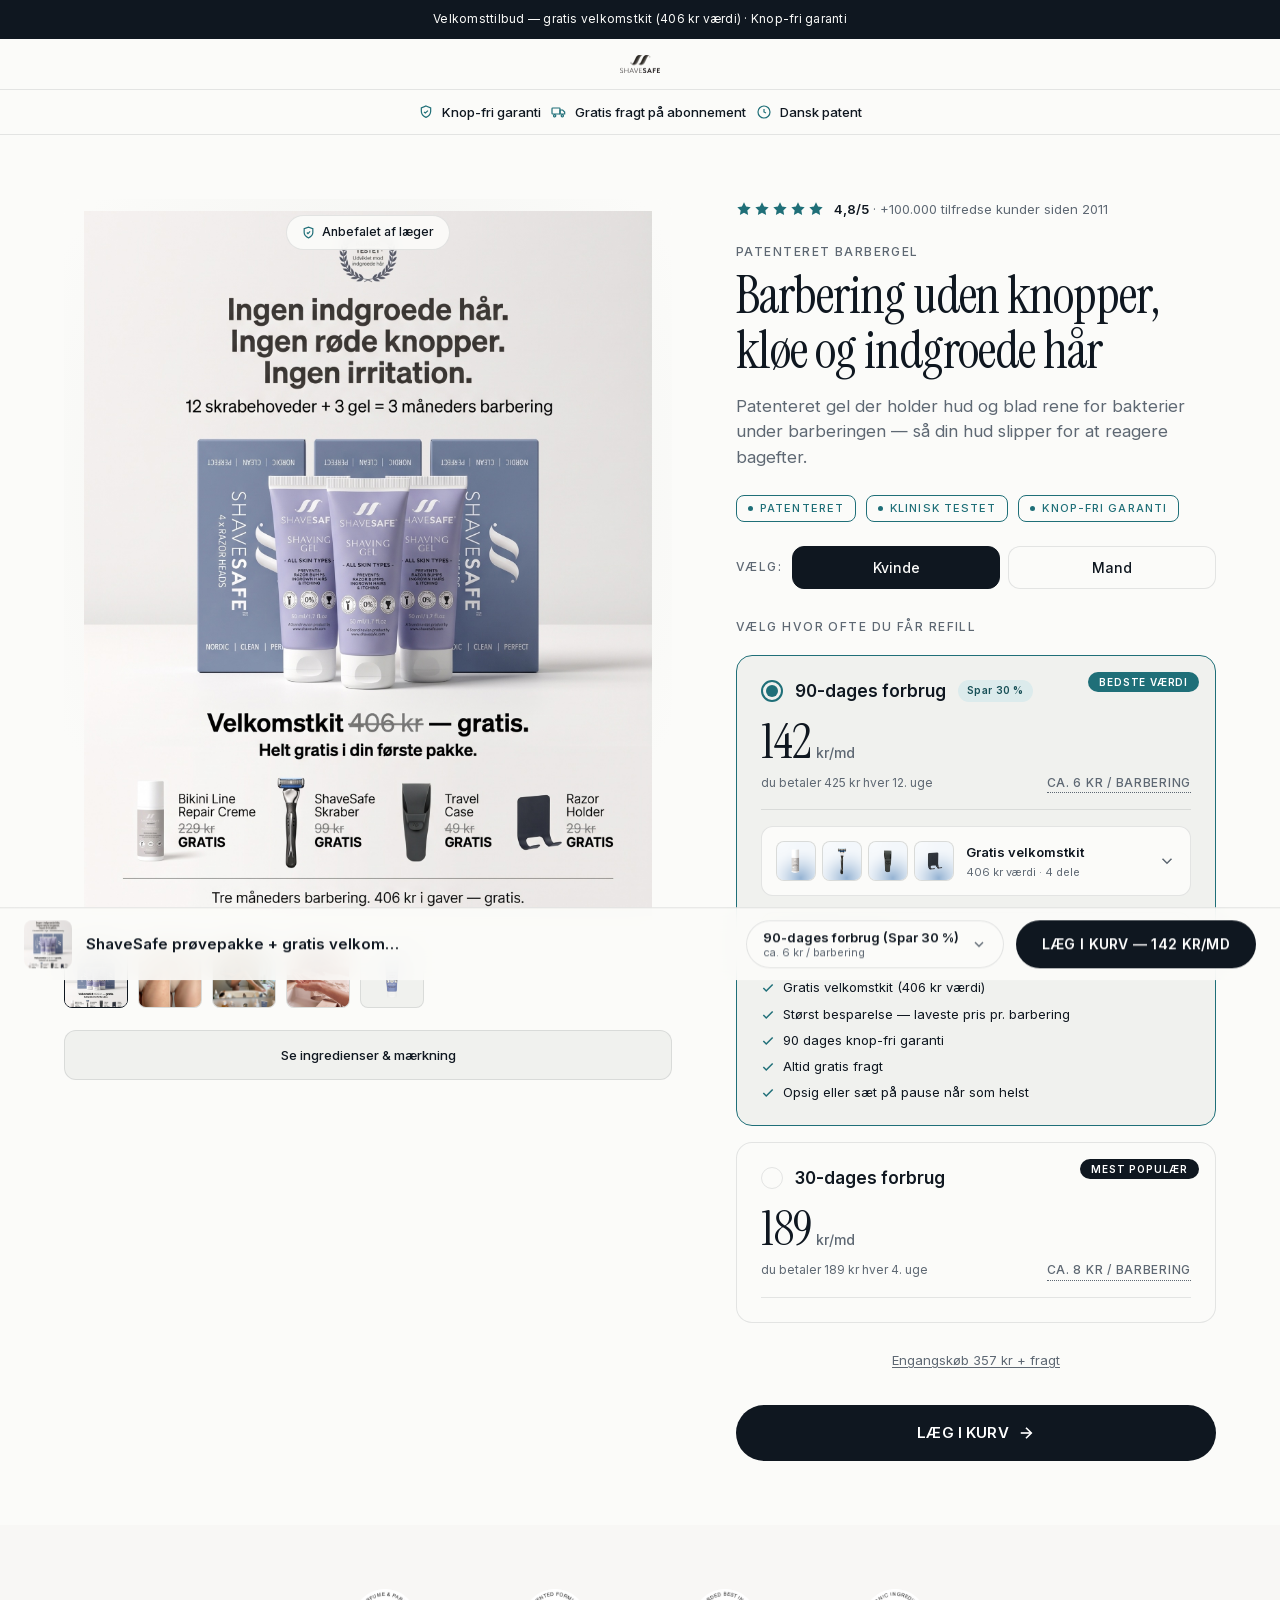
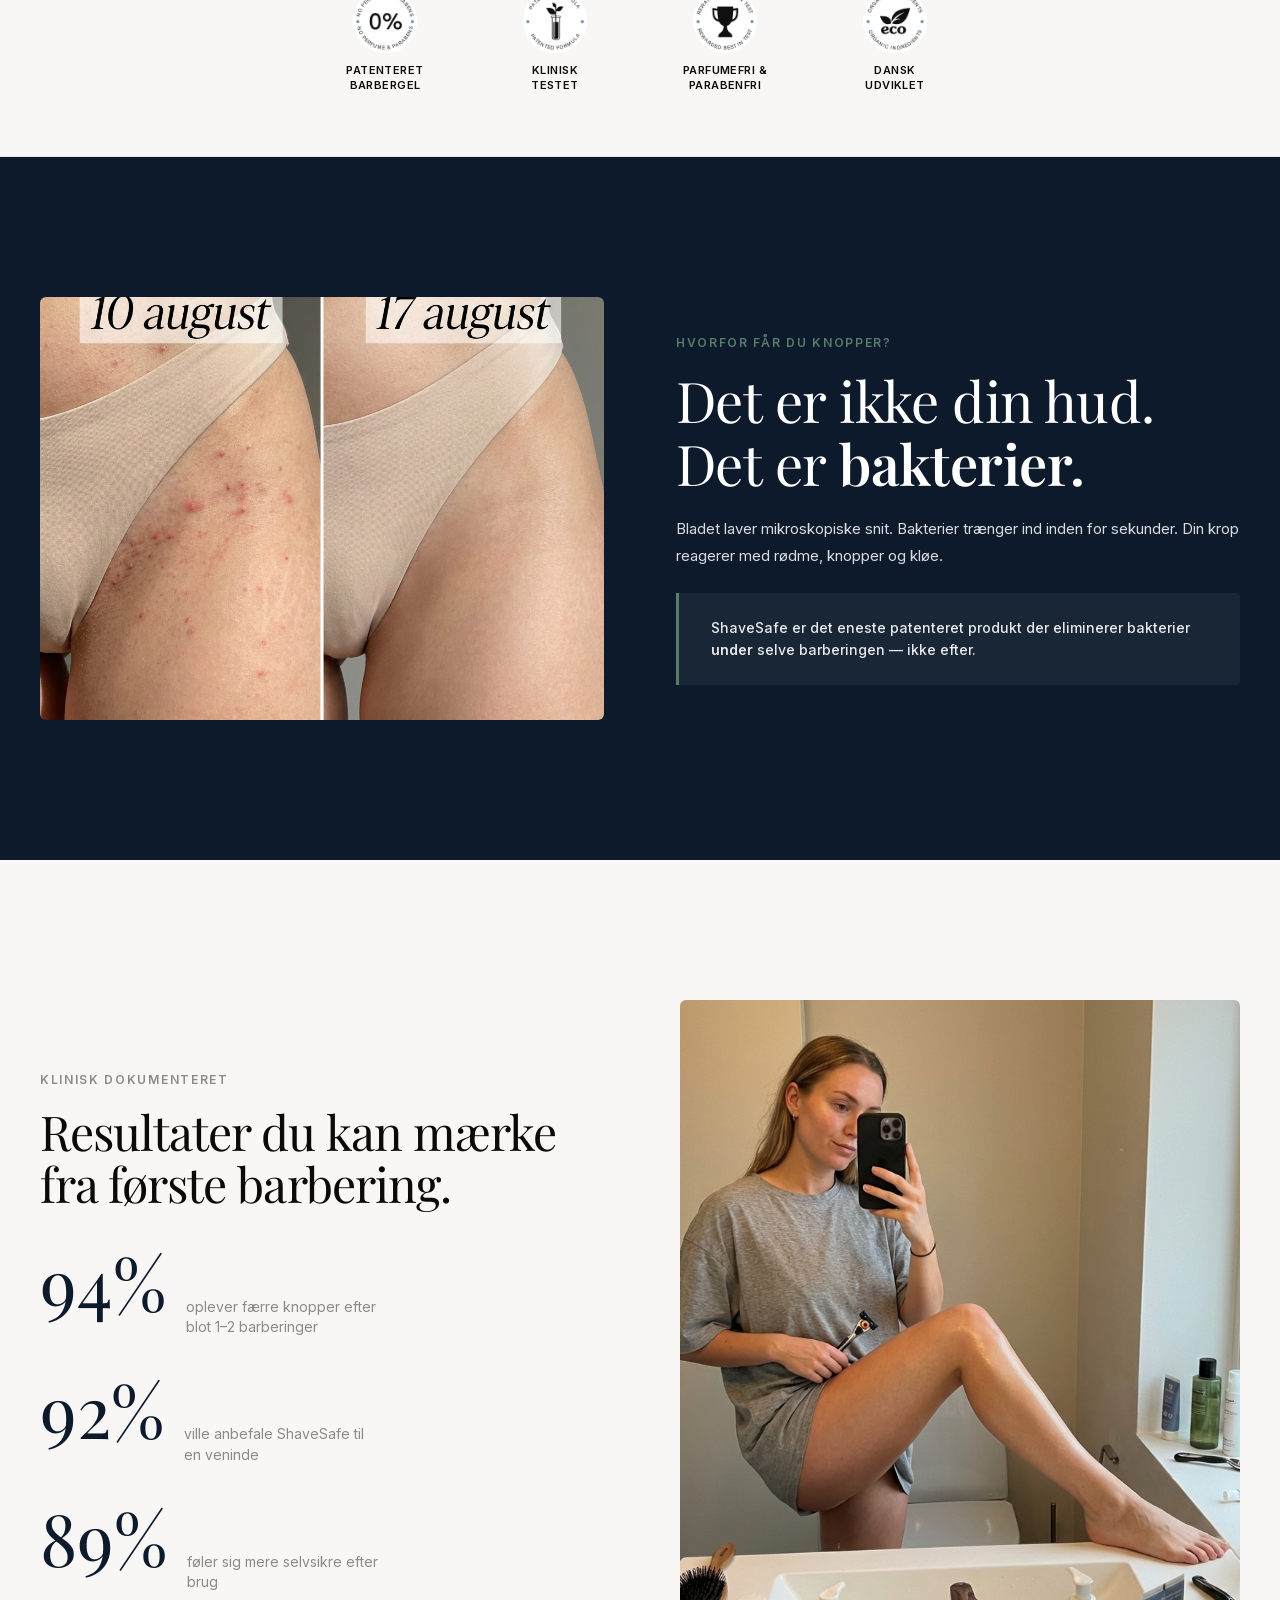
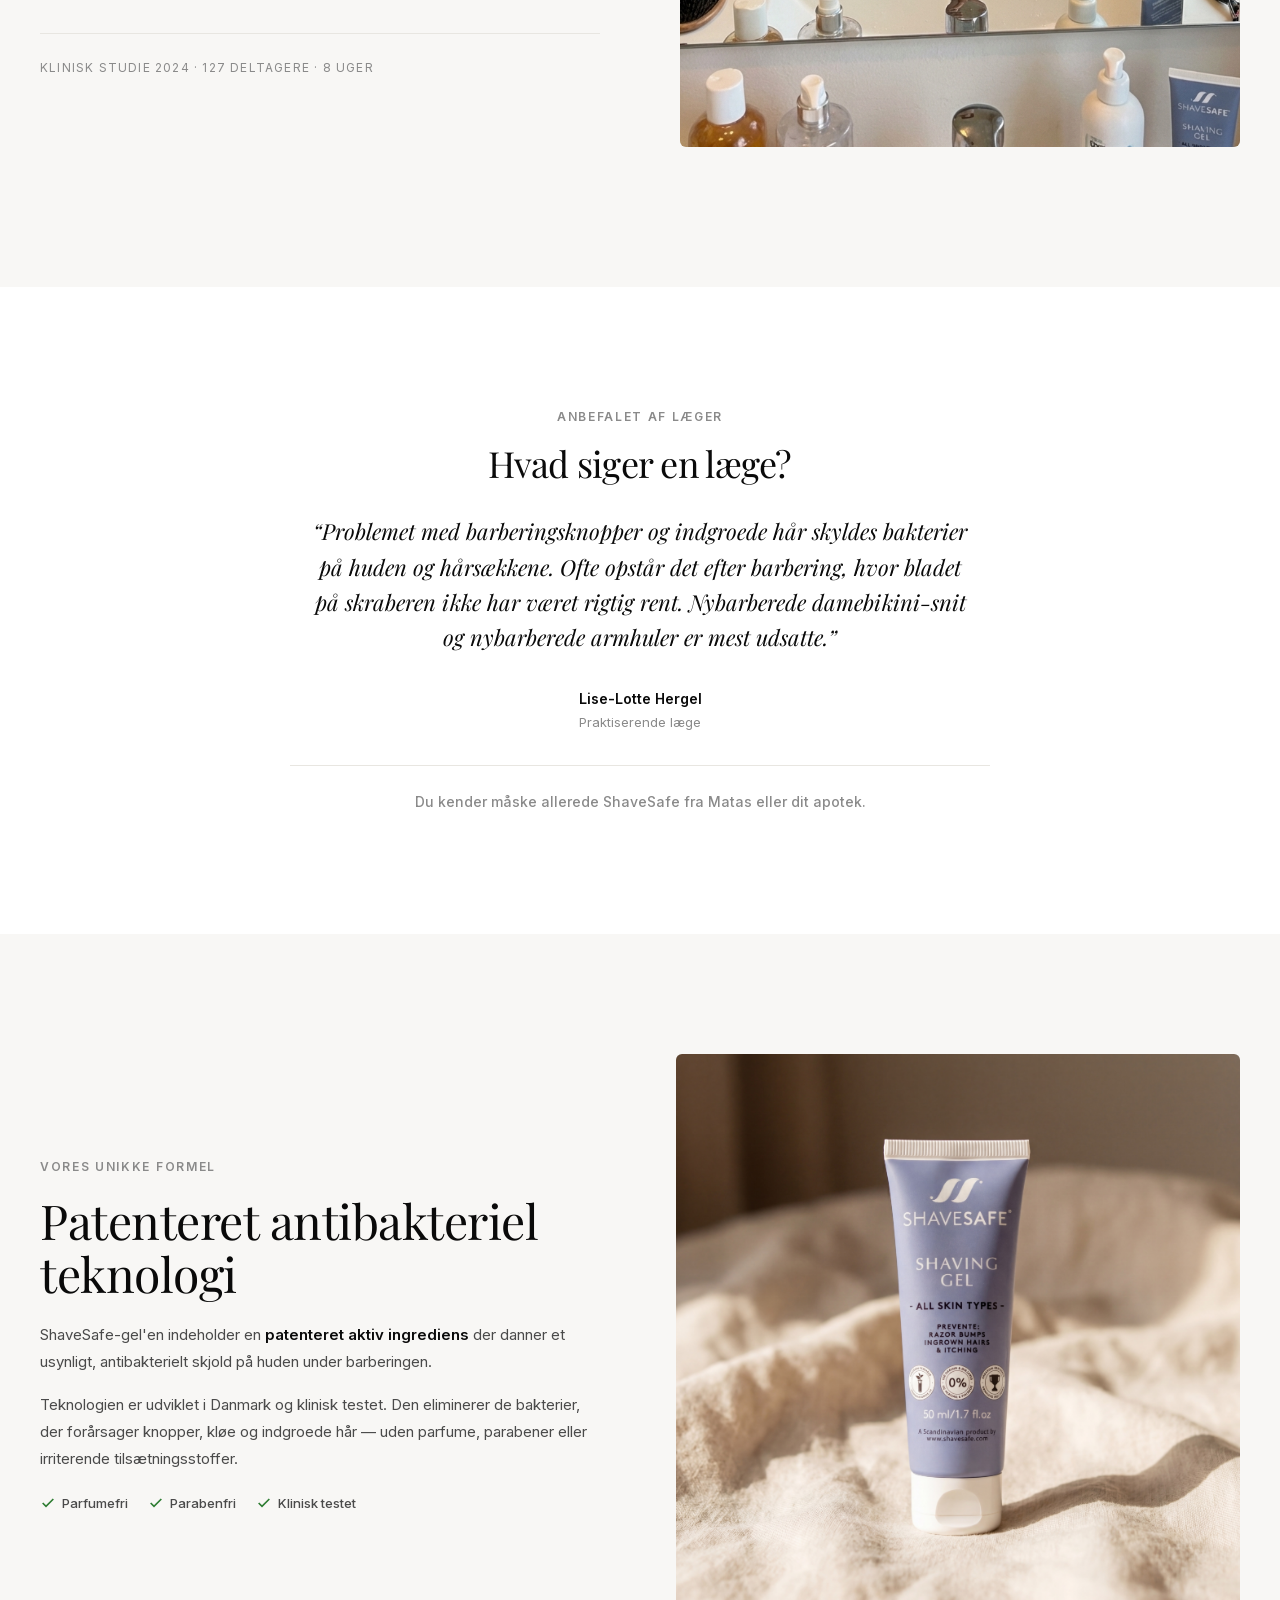
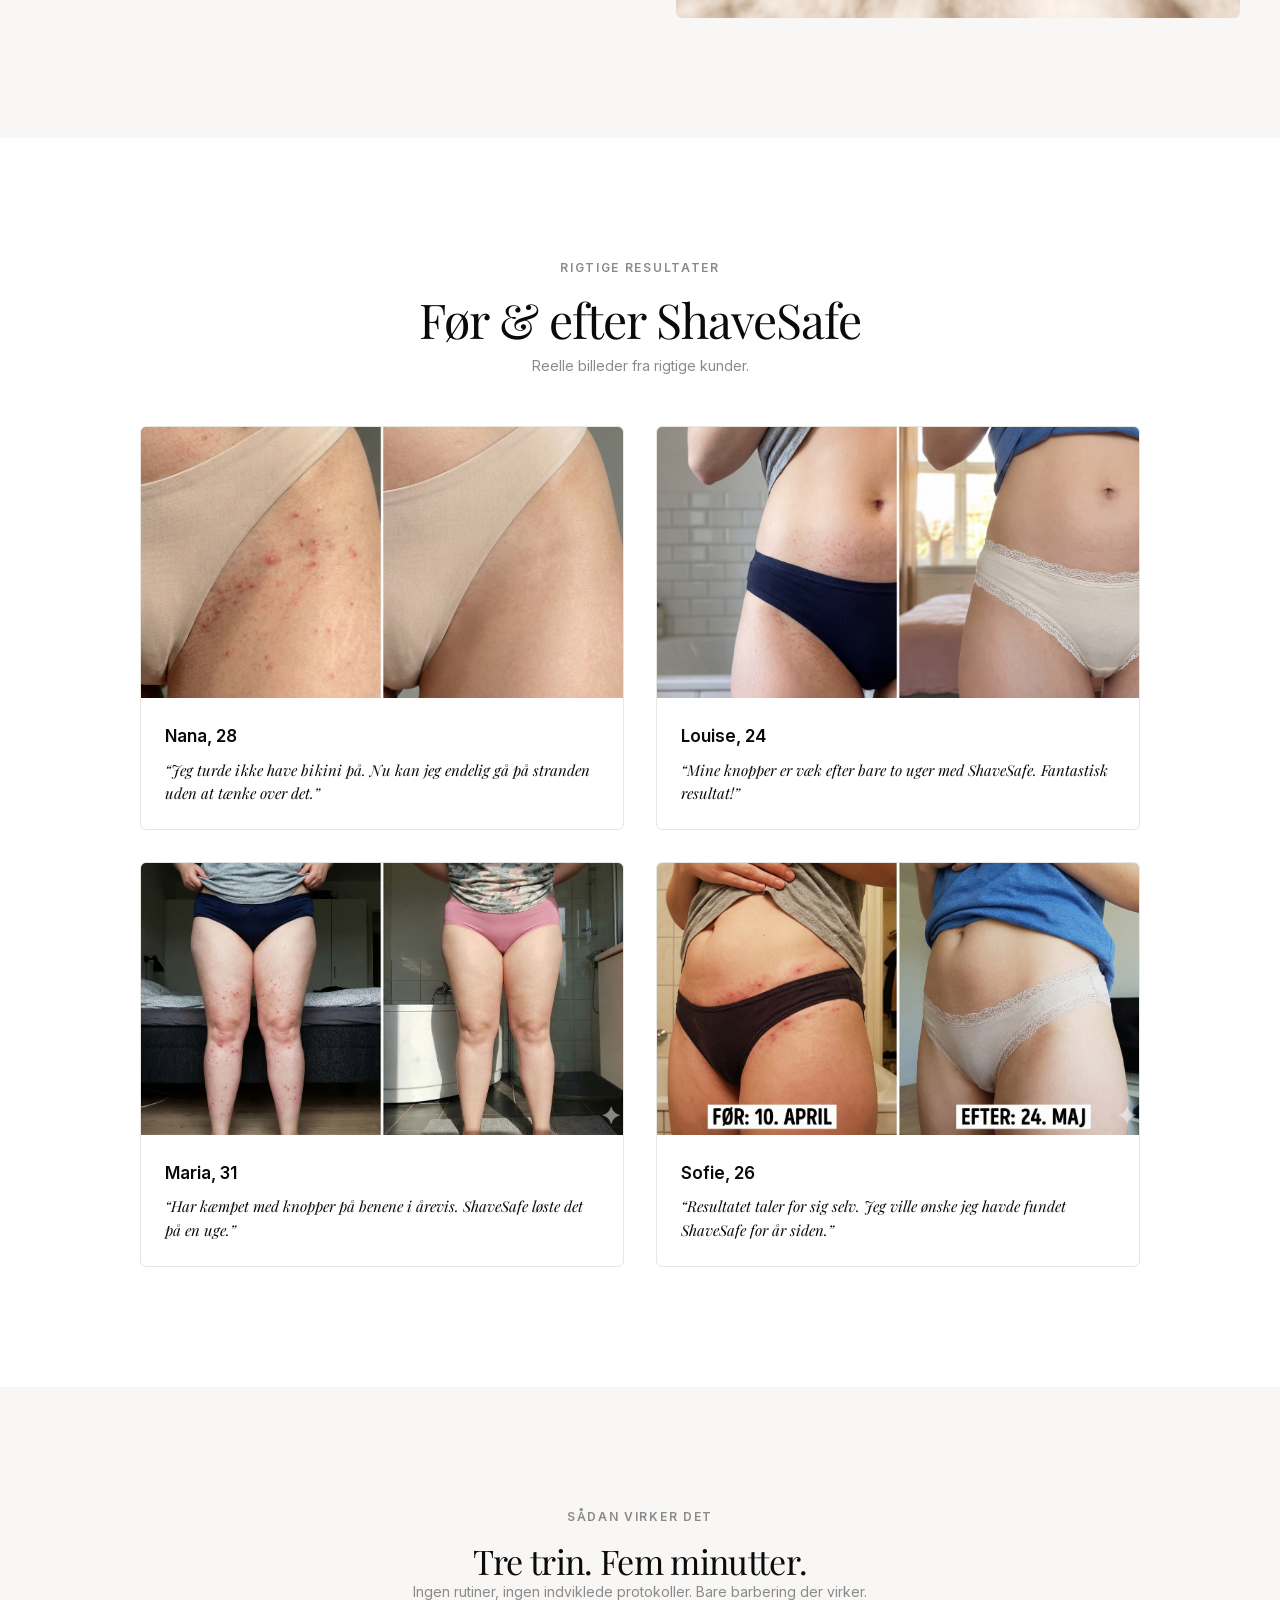
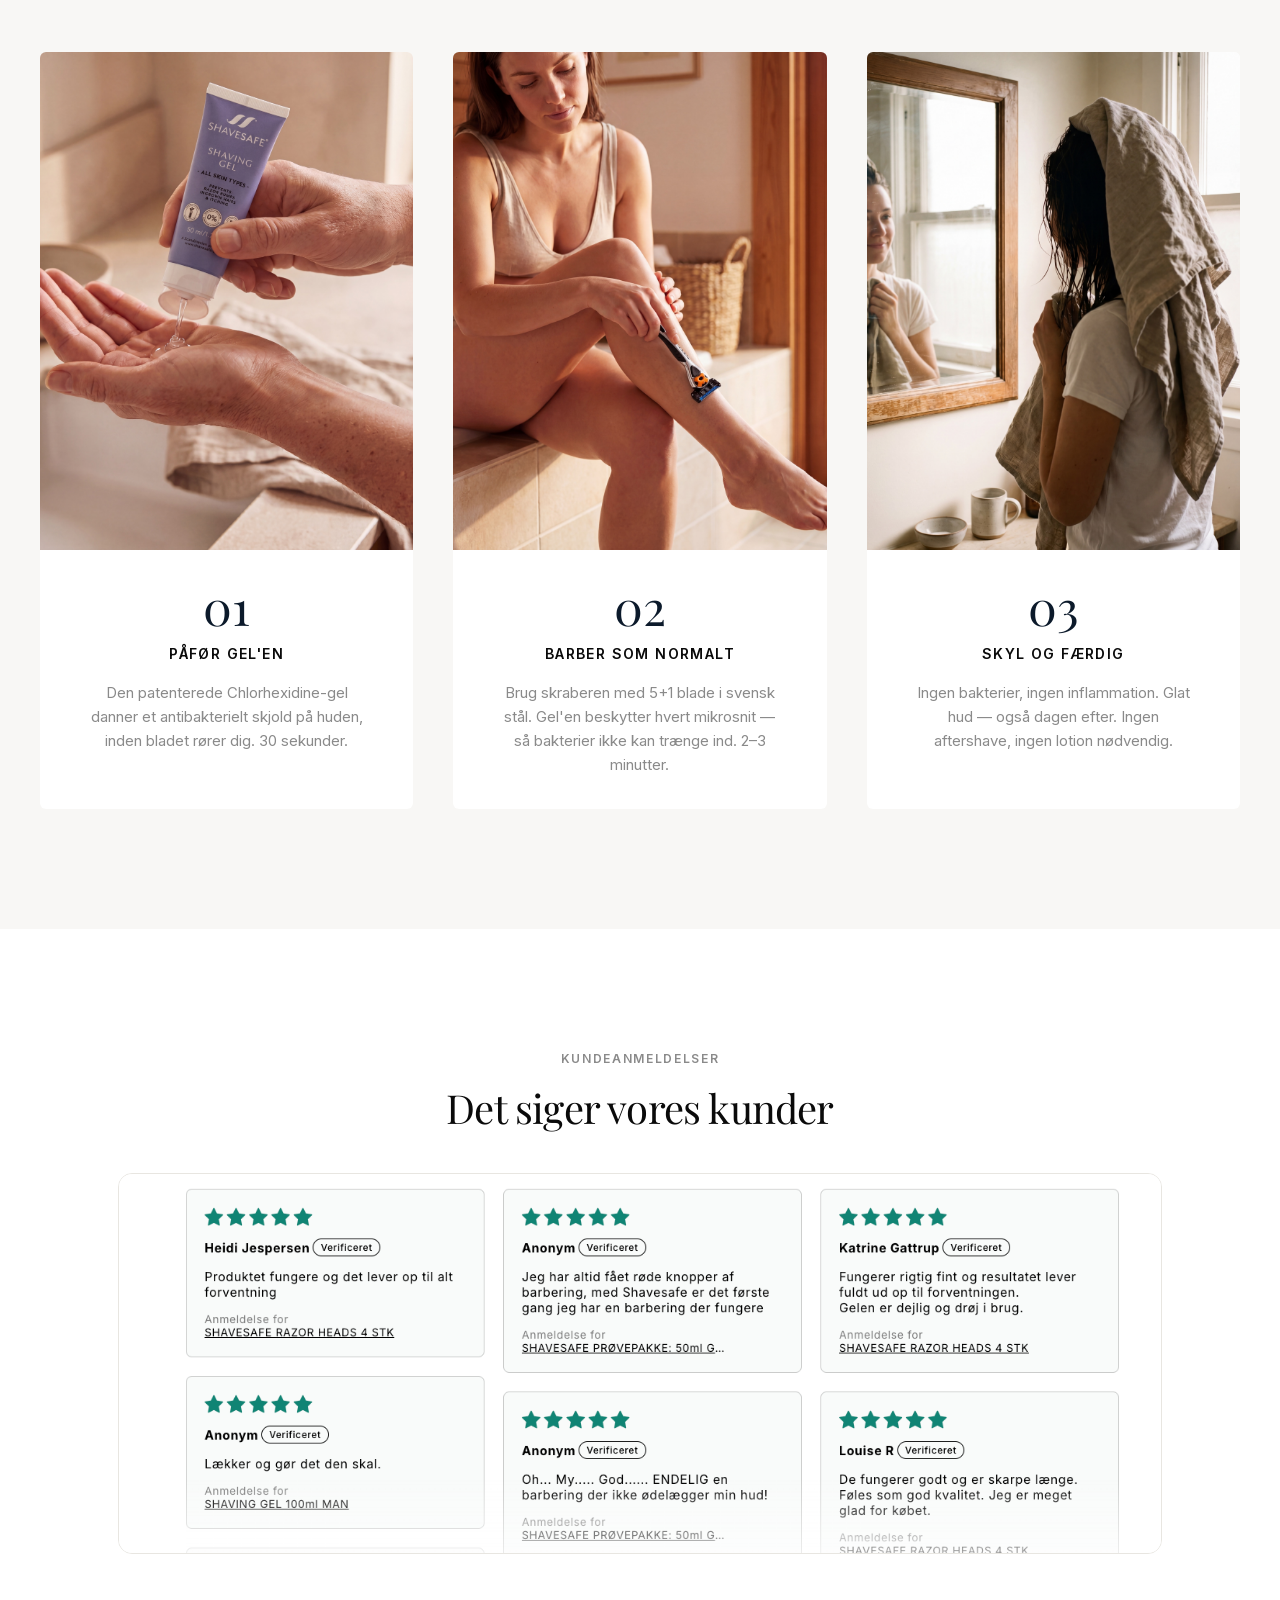
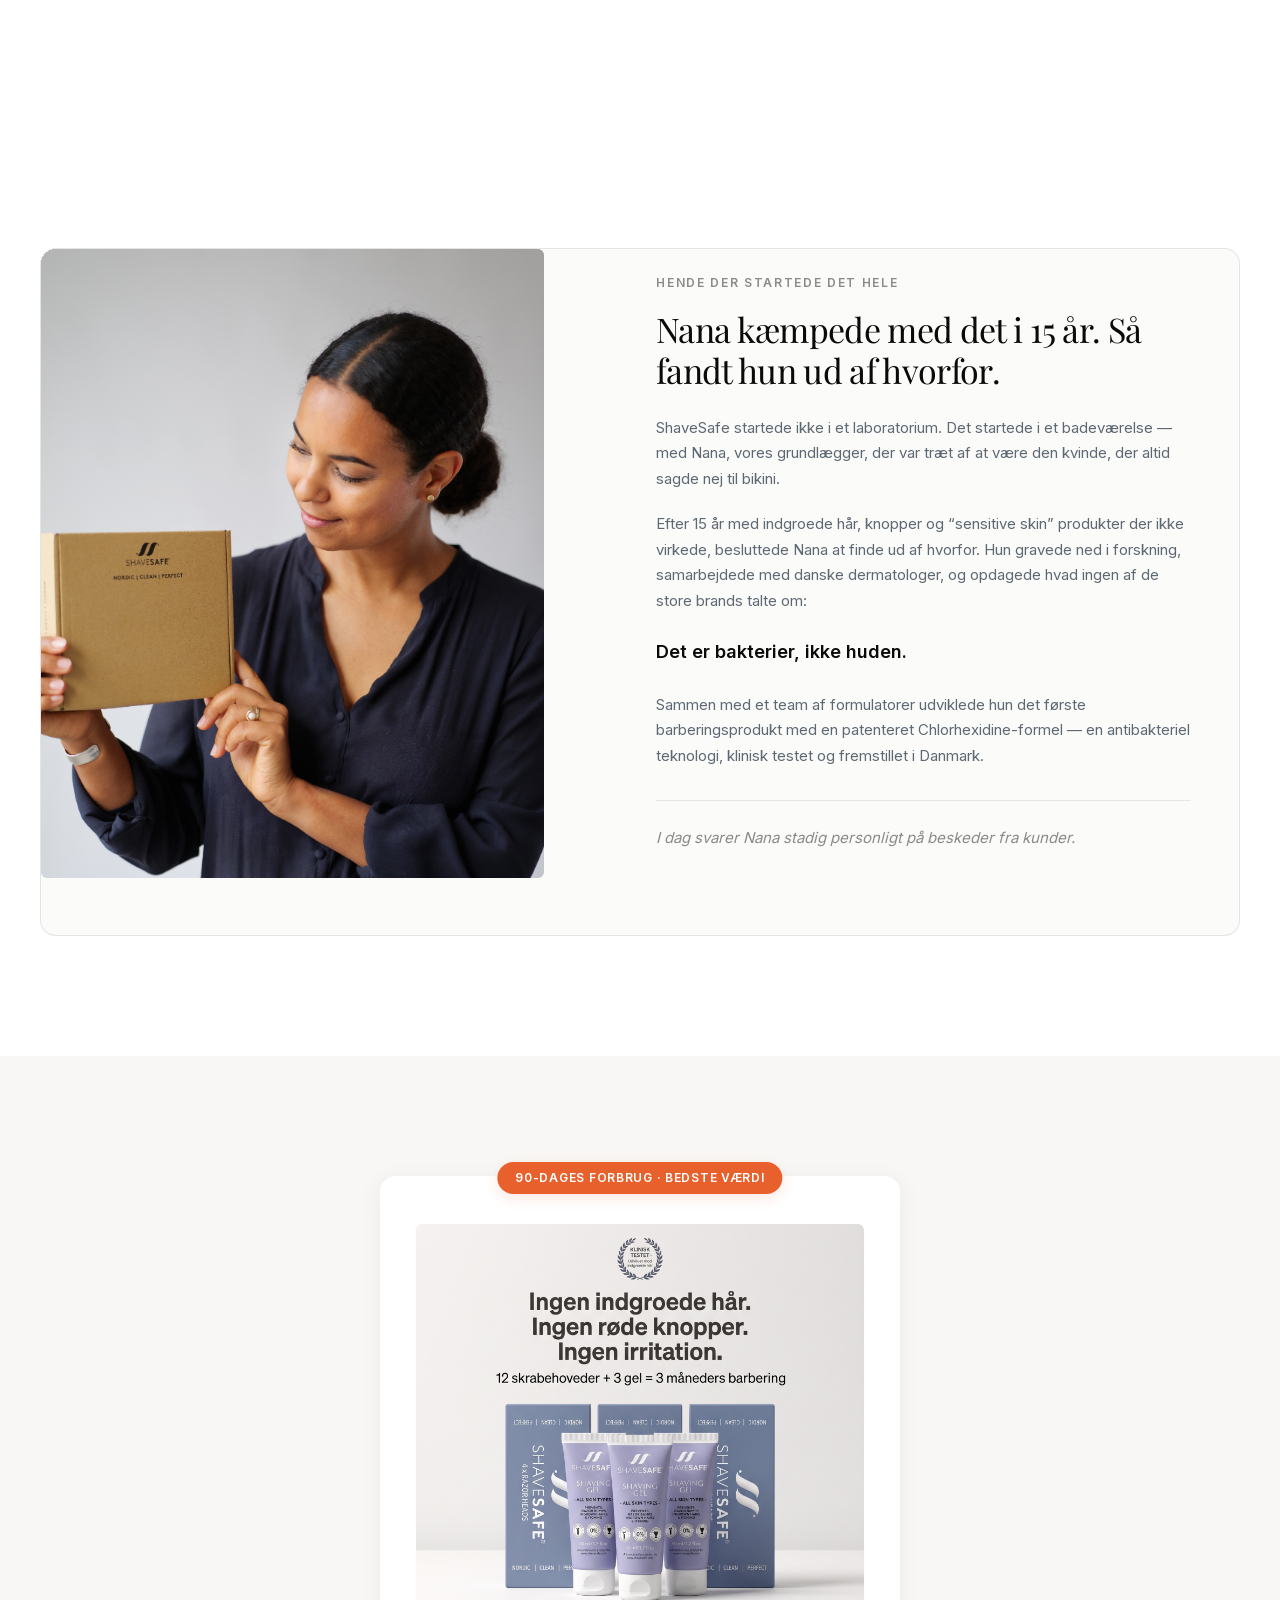
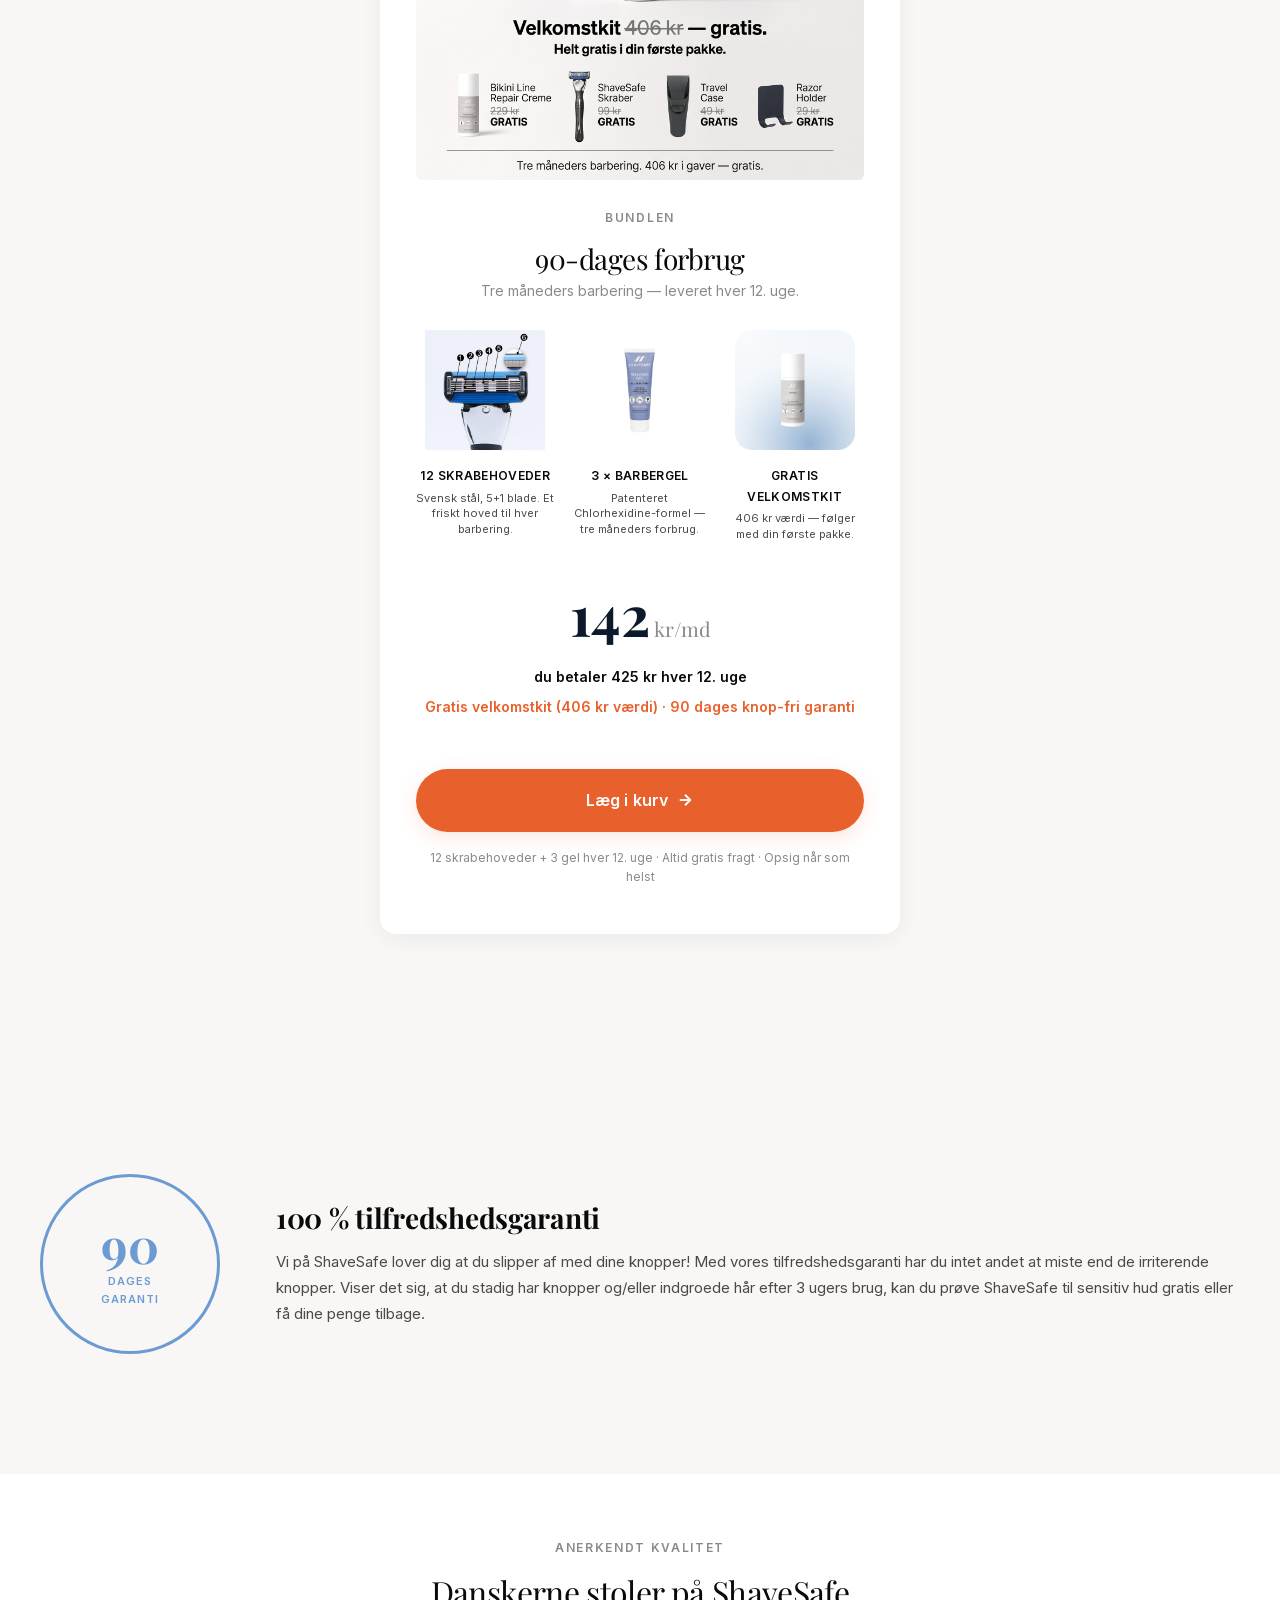
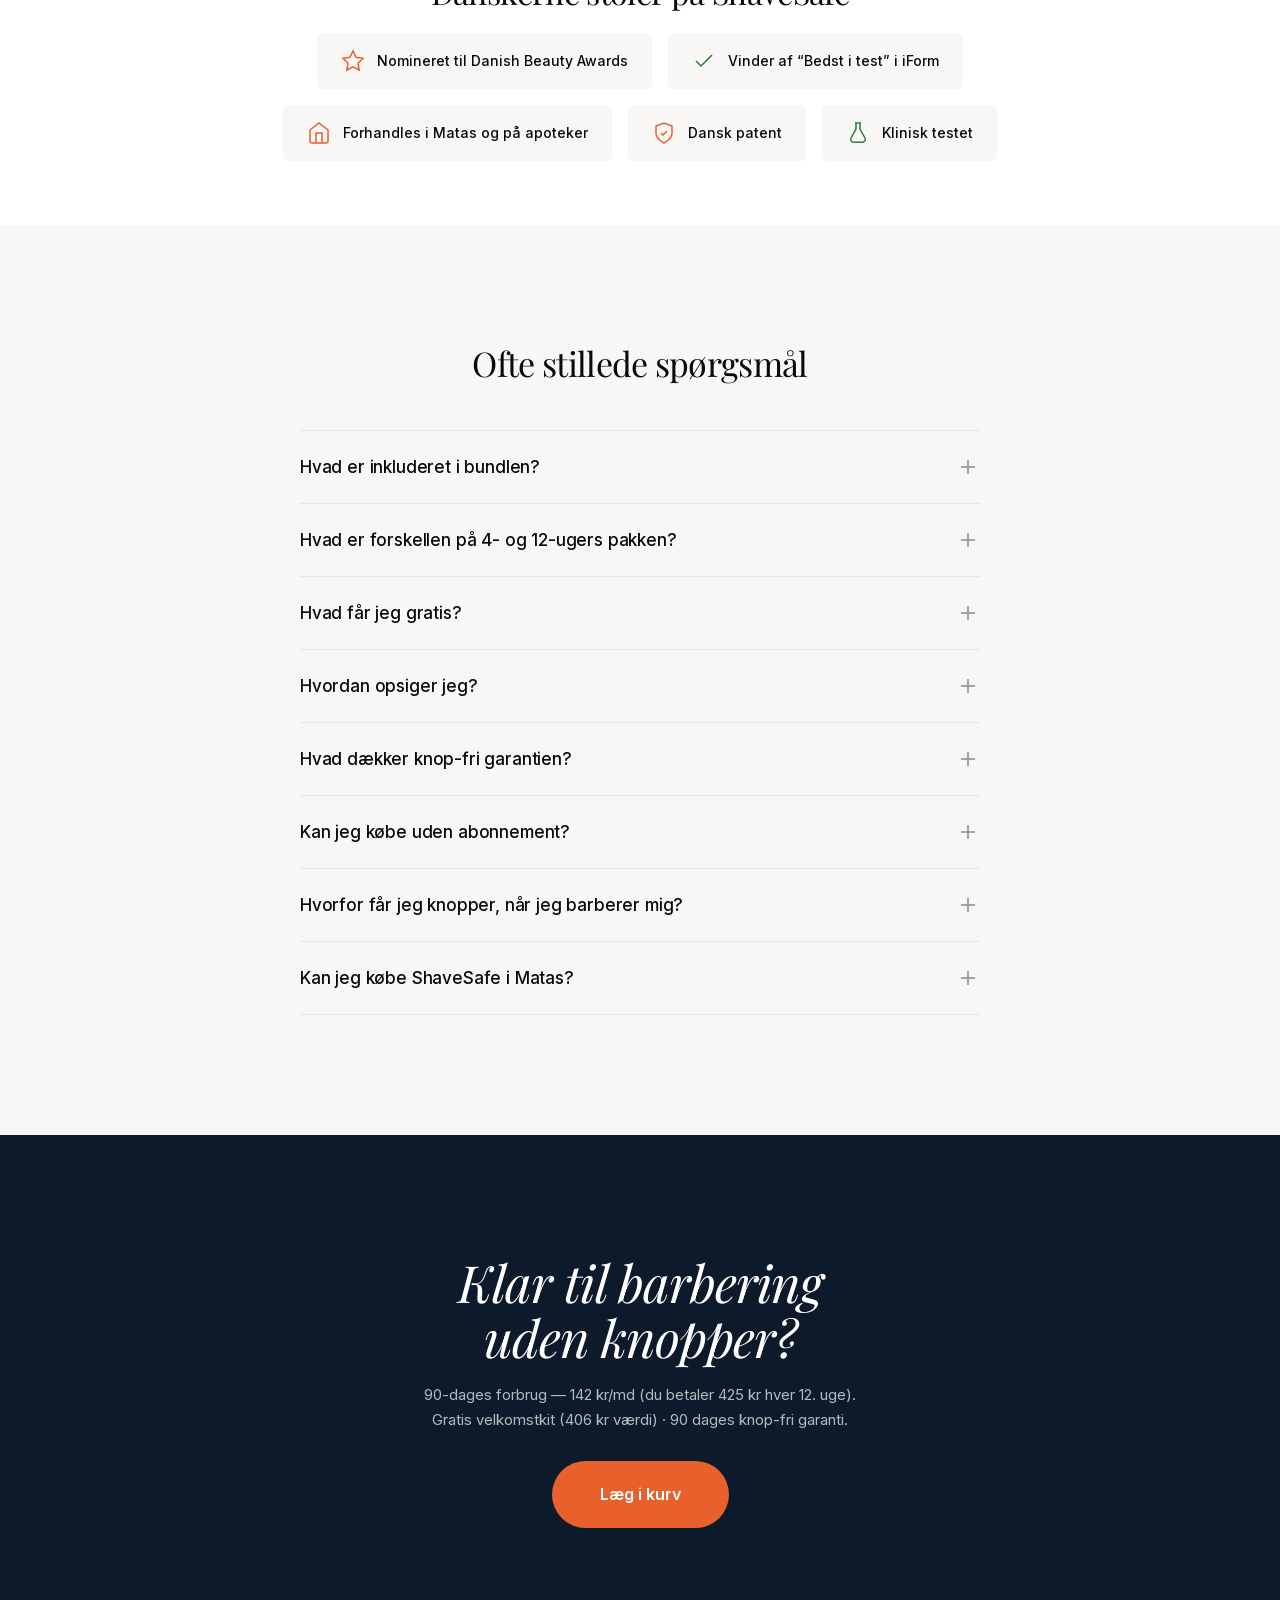
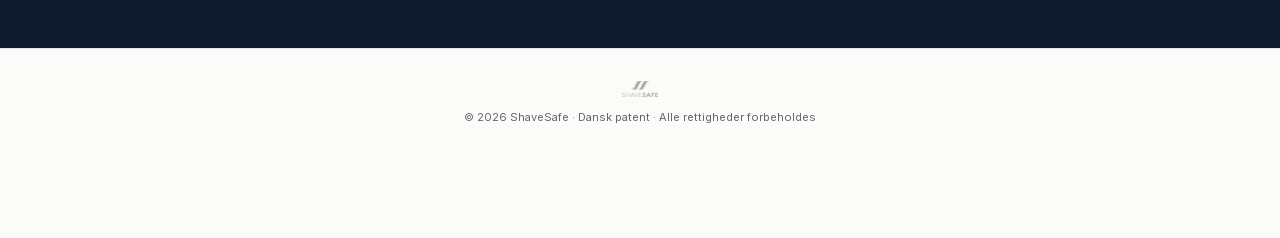
==== lp-v2/index.html @ 797f17b5 "Origin section: replace Nana photo with autoplay video Swap the static founder image in the 'Hende d" ====
<!DOCTYPE html>
<html lang="da">
<head>
  <meta charset="UTF-8" />
  <meta name="viewport" content="width=device-width, initial-scale=1.0" />

  <!-- Meta Pixel Code -->
  <script>
  !function(f,b,e,v,n,t,s)
  {if(f.fbq)return;n=f.fbq=function(){n.callMethod?
  n.callMethod.apply(n,arguments):n.queue.push(arguments)};
  if(!f._fbq)f._fbq=n;n.push=n;n.loaded=!0;n.version='2.0';
  n.queue=[];t=b.createElement(e);t.async=!0;
  t.src=v;s=b.getElementsByTagName(e)[0];
  s.parentNode.insertBefore(t,s)}(window, document,'script',
  'https://connect.facebook.net/en_US/fbevents.js');
  fbq('init', '1342341102497517');
  fbq('track', 'PageView');
  </script>
  <noscript><img height="1" width="1" style="display:none"
  src="https://www.facebook.com/tr?id=1342341102497517&ev=PageView&noscript=1"
  /></noscript>
  <!-- End Meta Pixel Code -->

  <title>ShaveSafe — Barbering uden knopper, kløe og indgroede hår</title>
  <meta name="description" content="Det eneste patenterede produkt i Danmark mod røde knopper og indgroede hår — og det eneste med penge-tilbage-garanti, hvis det ikke virker. Gratis velkomstkit (406 kr værdi)." />

  <!-- Self-hosted fonts: preload the two display weights (Instrument Serif roman + italic, latin) -->
  <link rel="preload" href="fonts/instrumentserif-400-normal-latin.woff2" as="font" type="font/woff2" crossorigin />
  <link rel="preload" href="fonts/instrumentserif-400-italic-latin.woff2" as="font" type="font/woff2" crossorigin />
  <link rel="stylesheet" href="fonts.css" />
  <link rel="stylesheet" href="tokens.css" />
  <link rel="stylesheet" href="styles.css" />
  <!-- shavesafe.dk "warm store" look for everything below the hero (scoped under .store) -->
  <link rel="preconnect" href="https://fonts.googleapis.com" />
  <link rel="preconnect" href="https://fonts.gstatic.com" crossorigin />
  <link href="https://fonts.googleapis.com/css2?family=Playfair+Display:ital,wght@0,400;0,600;0,700;1,400&display=swap" rel="stylesheet" />
  <link rel="stylesheet" href="store.css" />
</head>
<body>

  <!-- ══ 1 · ANNOUNCEMENT BAR ══ -->
  <div class="announce">Velkomsttilbud — gratis velkomstkit (406 kr værdi) · Knop-fri garanti</div>

  <!-- NAV -->
  <header class="header">
    <img src="../img/logo-black.avif" alt="ShaveSafe" />
  </header>

  <!-- ══ 2 · TRUST MICRO-BAR ══ -->
  <div class="microbar">
    <div class="microbar-inner">
      <span class="mb-item"><svg viewBox="0 0 24 24"><path d="M12 3l7 3v5c0 4.5-3 7.5-7 9-4-1.5-7-4.5-7-9V6z"/><polyline points="9 12 11 13.5 15 10"/></svg> Knop-fri garanti</span>
      <span class="mb-item"><svg viewBox="0 0 24 24"><rect x="1.5" y="6" width="12" height="9" rx="1"/><path d="M13.5 9h4l3 3v3h-7z"/><circle cx="5.5" cy="17.5" r="1.7"/><circle cx="17" cy="17.5" r="1.7"/></svg> Gratis fragt på abonnement</span>
      <span class="mb-item"><svg viewBox="0 0 24 24"><circle cx="12" cy="12" r="9"/><polyline points="12 7.5 12 12 15 13.5"/></svg> Dansk patent</span>
    </div>
  </div>

  <!-- ══ 3 · PDP HERO ══ -->
  <section class="pdp">
    <!-- LEFT: image carousel -->
    <div class="pdp-media">
      <div class="car-main">
        <span class="car-badge"><svg viewBox="0 0 24 24"><path d="M12 22s8-4 8-10V5l-8-3-8 3v7c0 6 8 10 8 10z"/><polyline points="9 12 11 14 15 10"/></svg> Anbefalet af læger</span>
        <img id="carMain" src="../img/offer-hero.jpg" alt="ShaveSafe prøvepakke med gratis velkomstkit" />
      </div>
      <div class="car-thumbs" id="carThumbs">
        <button class="car-thumb active" data-src="../img/offer-hero.jpg"><img src="../img/offer-hero.jpg" alt="Prøvepakke og velkomstkit" /></button>
        <button class="car-thumb" data-src="../img/ba-bikini-dated-v1.png" data-todo><span class="todo-shot">#7</span><img src="../img/ba-bikini-dated-v1.png" alt="Før og efter" /></button>
        <button class="car-thumb" data-src="../img/smooth-legs-mirror.png"><img src="../img/smooth-legs-mirror.png" alt="Kliniske tal" /></button>
        <button class="car-thumb" data-src="../img/gel-squeeze.jpg" data-todo><span class="todo-shot">#5</span><img src="../img/gel-squeeze.jpg" alt="Gel-tekstur" /></button>
        <button class="car-thumb" data-src="../img/gel-product-cutout.png" data-todo><span class="todo-shot">#3</span><img src="../img/gel-product-cutout.png" alt="Ingredienspanel" /></button>
      </div>
      <a class="car-label" href="#ingredienser">Se ingredienser &amp; mærkning</a>
    </div>

    <!-- RIGHT: buy box -->
    <div class="pdp-buy">
      <div class="pdp-rating">
        <span class="stars">
          <svg viewBox="0 0 24 24"><polygon points="12 2 15.09 8.26 22 9.27 17 14.14 18.18 21.02 12 17.77 5.82 21.02 7 14.14 2 9.27 8.91 8.26 12 2"/></svg>
          <svg viewBox="0 0 24 24"><polygon points="12 2 15.09 8.26 22 9.27 17 14.14 18.18 21.02 12 17.77 5.82 21.02 7 14.14 2 9.27 8.91 8.26 12 2"/></svg>
          <svg viewBox="0 0 24 24"><polygon points="12 2 15.09 8.26 22 9.27 17 14.14 18.18 21.02 12 17.77 5.82 21.02 7 14.14 2 9.27 8.91 8.26 12 2"/></svg>
          <svg viewBox="0 0 24 24"><polygon points="12 2 15.09 8.26 22 9.27 17 14.14 18.18 21.02 12 17.77 5.82 21.02 7 14.14 2 9.27 8.91 8.26 12 2"/></svg>
          <svg viewBox="0 0 24 24"><polygon points="12 2 15.09 8.26 22 9.27 17 14.14 18.18 21.02 12 17.77 5.82 21.02 7 14.14 2 9.27 8.91 8.26 12 2"/></svg>
        </span>
        <span class="r-text"><strong>4,8/5</strong> · +100.000 tilfredse kunder siden 2011</span>
      </div>
      <div class="pdp-eyebrow">Patenteret barbergel</div>
      <h1 class="pdp-h1">Barbering uden knopper, kløe og indgroede hår</h1>
      <p class="pdp-sub">Patenteret gel der holder hud og blad rene for bakterier under barberingen — så din hud slipper for at reagere bagefter.</p>
      <div class="pill-checks">
        <span class="seal">Patenteret</span><span class="seal">Klinisk testet</span><span class="seal">Knop-fri garanti</span>
      </div>

      <!-- Kvinde / Mand selector (swaps imagery + gift logic) -->
      <div class="gender-select" id="genderSelect">
        <span class="gs-label">Vælg:</span>
        <button class="gs-opt active" data-gender="K">Kvinde</button>
        <button class="gs-opt" data-gender="M">Mand</button>
      </div>

      <!-- OFFER STACK (Del 2 FINAL) -->
      <div class="offer" data-offer="hero">

        <div class="offer-head">
          <span class="oh-title">Vælg hvor ofte du får refill</span>
        </div>

        <div class="tier-cards">

          <!-- TIER A · hver 12. uge · BEDSTE VÆRDI -->
          <label class="tier-card selected" data-tier="A"
                 data-url="https://shavesafe.dk/collections/provepakke?tier=12uger"
                 data-url-upgrade="https://shavesafe.dk/collections/provepakke?tier=12uger&refillnow=1" data-todo>
            <span class="tier-pill best">Bedste værdi</span>
            <span class="todo-badge">TODO-PLAN-ID</span>
            <div class="tier-head">
              <span class="tier-radio" aria-hidden="true"></span>
              <span class="tier-name">90-dages forbrug</span>
              <span class="tier-savepill">Spar 30 %</span>
            </div>
            <div class="tier-price">142<span class="unit"> kr/md</span></div>
            <div class="tier-priceline">
              <span class="tier-billed">du betaler 425 kr hver 12. uge</span>
              <span class="tier-pershave tip">ca. 6 kr / barbering
                <span class="tip-pop">425 kr ÷ (12 skrabehoveder × ca. 6 barberinger) ≈ 6 kr pr. barbering. Bekræftes før live.</span>
              </span>
            </div>
            <details class="gift-collapse">
              <summary>
                <span class="gc-preview">
                  <img src="../img/gift-bikini-repair.png" alt="" />
                  <img src="../img/gift-new-razor.png" alt="" />
                  <img src="../img/gift-travel-case.png" alt="" />
                  <img src="../img/gift-razor-holder.png" alt="" />
                </span>
                <span class="gc-head"><span class="gc-title">Gratis velkomstkit</span><span class="gc-meta">406 kr værdi · 4 dele</span></span>
                <svg class="gc-chev" viewBox="0 0 24 24"><polyline points="6 9 12 15 18 9"/></svg>
              </summary>
              <div class="gc-body">
                <div class="gc-label">Velkomstkit — helt gratis i din første pakke</div>
                <div class="gc-items">
                  <div class="gc-item"><img src="../img/gift-bikini-repair.png" alt="Bikini Line Repair Creme" /><span class="gc-val">229 kr</span><span class="gc-name" data-gift-f="Bikini Line Repair Creme" data-gift-m="Repair til ham">Bikini Line Repair Creme</span></div>
                  <div class="gc-item"><img src="../img/gift-new-razor.png" alt="ShaveSafe Skraber" /><span class="gc-val">99 kr</span><span class="gc-name">ShaveSafe Skraber</span></div>
                  <div class="gc-item"><img src="../img/gift-travel-case.png" alt="Travel Case" /><span class="gc-val">49 kr</span><span class="gc-name">Travel Case</span></div>
                  <div class="gc-item"><img src="../img/gift-razor-holder.png" alt="Razor Holder Black/Silver" /><span class="gc-val">29 kr</span><span class="gc-name">Razor Holder Black/Silver</span></div>
                </div>
              </div>
            </details>
            <details class="gift-collapse future">
              <summary>
                <span class="gc-head"><span class="gc-title">Fremtidige gaver</span></span>
                <svg class="gc-chev" viewBox="0 0 24 24"><polyline points="6 9 12 15 18 9"/></svg>
              </summary>
              <div class="gc-body">
                <!-- TODO-STOCK: Bikini Line Repair udsolgt 2026-10-27 → fallback gel 50 ml. Mandeflow: /collections/til-ham. -->
                <div class="gc-month">Måned 3</div>
                <div class="gc-items">
                  <div class="gc-item"><img src="../img/gift-bikini-repair.png" alt="Bikini Line Repair" /><span class="gc-val">229 kr</span><span class="gc-name" data-gift-f="Bikini Line Repair" data-gift-m="Repair til ham">Bikini Line Repair</span></div>
                  <div class="gc-item"><img src="../img/gift-new-razor.png" alt="Ny skraber" /><span class="gc-val">99 kr</span><span class="gc-name">Ny skraber</span></div>
                </div>
                <div class="gc-month">Måned 6</div>
                <div class="gc-items">
                  <div class="gc-item"><img src="../img/gift-travel-gel.png" alt="10x rejse-gel" /><span class="gc-val">100 kr</span><span class="gc-name">10× rejse-gel</span></div>
                  <div class="gc-item"><img src="../img/logo-black.avif" alt="Gavekort" data-todo /><span class="gc-val">100 kr</span><span class="gc-name">100 kr gavekort</span></div>
                </div>
              </div>
            </details>
            <ul class="tier-check">
              <li><svg viewBox="0 0 24 24"><polyline points="20 6 9 17 4 12"/></svg> Gratis velkomstkit (406 kr værdi)</li>
              <li><svg viewBox="0 0 24 24"><polyline points="20 6 9 17 4 12"/></svg> Størst besparelse — laveste pris pr. barbering</li>
              <li><svg viewBox="0 0 24 24"><polyline points="20 6 9 17 4 12"/></svg> 90 dages knop-fri garanti</li>
              <li><svg viewBox="0 0 24 24"><polyline points="20 6 9 17 4 12"/></svg> Altid gratis fragt</li>
              <li><svg viewBox="0 0 24 24"><polyline points="20 6 9 17 4 12"/></svg> Opsig eller sæt på pause når som helst</li>
            </ul>
          </label>

          <!-- TIER B · hver 4. uge · MEST POPULÆR -->
          <label class="tier-card" data-tier="B"
                 data-url="https://shavesafe.dk/collections/provepakke?tier=4uger"
                 data-url-upgrade="https://shavesafe.dk/collections/provepakke?tier=4uger&refillnow=1" data-todo>
            <span class="tier-pill popular">Mest populær</span>
            <span class="todo-badge">TODO-PLAN-ID</span>
            <div class="tier-head">
              <span class="tier-radio" aria-hidden="true"></span>
              <span class="tier-name">30-dages forbrug</span>
            </div>
            <div class="tier-price">189<span class="unit"> kr/md</span></div>
            <div class="tier-priceline">
              <span class="tier-billed">du betaler 189 kr hver 4. uge</span>
              <span class="tier-pershave tip">ca. 8 kr / barbering
                <span class="tip-pop">189 kr ÷ (4 skrabehoveder × ca. 6 barberinger) ≈ 8 kr pr. barbering. Bekræftes før live.</span>
              </span>
            </div>
            <details class="gift-collapse">
              <summary>
                <span class="gc-preview">
                  <img src="../img/gift-razor-holder.png" alt="" />
                </span>
                <span class="gc-head"><span class="gc-title">Gratis velkomstgave</span><span class="gc-meta">29 kr værdi · 1 del</span></span>
                <svg class="gc-chev" viewBox="0 0 24 24"><polyline points="6 9 12 15 18 9"/></svg>
              </summary>
              <div class="gc-body">
                <div class="gc-label">Velkomstgave — følger med din 1. refill</div>
                <div class="gc-items">
                  <div class="gc-item"><img src="../img/gift-razor-holder.png" alt="Razor Holder Black/Silver" /><span class="gc-val">29 kr</span><span class="gc-name">Razor Holder Black/Silver</span></div>
                </div>
              </div>
            </details>
            <details class="gift-collapse future">
              <summary>
                <span class="gc-head"><span class="gc-title">Fremtidige gaver</span></span>
                <svg class="gc-chev" viewBox="0 0 24 24"><polyline points="6 9 12 15 18 9"/></svg>
              </summary>
              <div class="gc-body">
                <!-- TODO-STOCK: Bikini Line Repair udsolgt 2026-10-27 → fallback gel 50 ml. Mandeflow: /collections/til-ham. -->
                <div class="gc-items">
                  <div class="gc-item"><img src="../img/gift-travel-case.png" alt="Travel Case" /><span class="gc-when">Levering 3</span><span class="gc-val">49 kr</span><span class="gc-name">Travel Case</span></div>
                  <div class="gc-item"><img src="../img/gift-bikini-repair.png" alt="Bikini Line Repair" /><span class="gc-when">Levering 6</span><span class="gc-val">229 kr</span><span class="gc-name" data-gift-f="Bikini Line Repair" data-gift-m="Repair til ham">Bikini Line Repair</span></div>
                </div>
                <div class="gc-note">Så længe lager haves — ellers gel 50 ml.</div>
              </div>
            </details>
            <ul class="tier-check">
              <li><svg viewBox="0 0 24 24"><polyline points="20 6 9 17 4 12"/></svg> Gratis velkomstgave (29 kr værdi)</li>
              <li><svg viewBox="0 0 24 24"><polyline points="20 6 9 17 4 12"/></svg> 30 dages knop-fri garanti</li>
              <li><svg viewBox="0 0 24 24"><polyline points="20 6 9 17 4 12"/></svg> Altid gratis fragt</li>
              <li><svg viewBox="0 0 24 24"><polyline points="20 6 9 17 4 12"/></svg> Opsig eller sæt på pause når som helst</li>
            </ul>
          </label>

        </div>

        <div class="onetime-link">
          <!-- TODO-PLAN-ID: one-time product URL (no selling plan) -->
          <a href="https://shavesafe.dk/collections/provepakke?tier=engangskoeb" data-onetime>Engangskøb 357 kr + fragt</a>
        </div>

        <a class="cta-btn" data-cta href="https://shavesafe.dk/collections/provepakke?tier=12uger">
          <span class="cta-label">LÆG I KURV</span>
          <svg viewBox="0 0 24 24"><line x1="5" y1="12" x2="19" y2="12"/><polyline points="12 5 19 12 12 19"/></svg>
        </a>
      </div>
    </div>
  </section>

  <!-- ═══════════════════════════════════════════════════════════
       STORE — shavesafe.dk "warm store" look (scoped under .store)
       Everything below the hero. CSS lives in store.css.
       ═══════════════════════════════════════════════════════════ -->
  <div class="store">

    <!-- ══ 1 · TRUST BADGES (circular stamps) ══ -->
    <div class="icon-bar">
      <div class="icon-grid">
        <div class="icon-item reveal">
          <img src="../img/icon-1.avif" alt="Patenteret barbergel" />
          <p>Patenteret<br/>barbergel</p>
        </div>
        <div class="icon-item reveal reveal-delay-1">
          <img src="../img/icon-2.avif" alt="Klinisk testet" />
          <p>Klinisk<br/>testet</p>
        </div>
        <div class="icon-item reveal reveal-delay-2">
          <img src="../img/icon-3.avif" alt="Parfumefri & parabenfri" />
          <p>Parfumefri &amp;<br/>parabenfri</p>
        </div>
        <div class="icon-item reveal reveal-delay-3">
          <img src="../img/icon-4.avif" alt="Dansk udviklet" />
          <p>Dansk<br/>udviklet</p>
        </div>
      </div>
    </div>

    <!-- ══ 2 · THE PROBLEM / REFRAME (navy band) ══ -->
    <section class="section section--reframe">
      <div class="split reveal">
        <div class="split-img">
          <img src="../img/ba-bikini-dated-new.png" alt="Før og efter — bikinilinje" />
        </div>
        <div class="split-text">
          <div class="section-eyebrow">Hvorfor får du knopper?</div>
          <h2>Det er ikke din hud.<br/>Det er <strong>bakterier.</strong></h2>
          <p>Bladet laver mikroskopiske snit. Bakterier trænger ind inden for sekunder. Din krop reagerer med rødme, knopper og kløe.</p>
          <div class="callout-box">
            <p>ShaveSafe er det eneste patenteret produkt der eliminerer bakterier <strong>under</strong> selve barberingen — ikke efter.</p>
          </div>
        </div>
      </div>
    </section>

    <!-- ══ 3 · STATS ══ -->
    <section class="stats-section">
      <div class="stats-grid">
        <div>
          <div class="section-eyebrow reveal">Klinisk dokumenteret</div>
          <h2 class="reveal" style="font-size:clamp(28px,4vw,48px);font-weight:400;margin-bottom:36px;">Resultater du kan mærke fra første barbering.</h2>
          <div class="stats-numbers reveal">
            <div class="stat">
              <span class="stat-num">94%</span>
              <span class="stat-label">oplever færre knopper efter blot 1–2 barberinger</span>
            </div>
            <div class="stat">
              <span class="stat-num">92%</span>
              <span class="stat-label">ville anbefale ShaveSafe til en veninde</span>
            </div>
            <div class="stat">
              <span class="stat-num">89%</span>
              <span class="stat-label">føler sig mere selvsikre efter brug</span>
            </div>
          </div>
          <p class="stats-source reveal">Klinisk studie 2024 · 127 deltagere · 8 uger</p>
        </div>
        <div class="stats-img reveal">
          <img src="../img/smooth-legs-mirror.png" alt="Kvinde viser glatte ben" />
        </div>
      </div>
    </section>

    <!-- ══ 4 · DOCTOR QUOTE ══ -->
    <section class="doctor-section">
      <div class="doctor-inner reveal">
        <div class="section-eyebrow">Anbefalet af læger</div>
        <h2>Hvad siger en læge?</h2>
        <p class="doctor-quote">“Problemet med barberingsknopper og indgroede hår skyldes bakterier på huden og hårsækkene. Ofte opstår det efter barbering, hvor bladet på skraberen ikke har været rigtig rent. Nybarberede damebikini-snit og nybarberede armhuler er mest udsatte.”</p>
        <p class="doctor-name">Lise-Lotte Hergel</p>
        <p class="doctor-title">Praktiserende læge</p>
        <p class="doctor-note">Du kender måske allerede ShaveSafe fra Matas eller dit apotek.</p>
      </div>
    </section>

    <!-- ══ 5 · UNIQUE FORMULA ══ -->
    <section class="section" style="background:var(--light);">
      <div class="split reveal">
        <div class="split-text">
          <div class="section-eyebrow">Vores unikke formel</div>
          <h2>Patenteret antibakteriel teknologi</h2>
          <p>ShaveSafe-gel'en indeholder en <strong style="color:var(--black);">patenteret aktiv ingrediens</strong> der danner et usynligt, antibakterielt skjold på huden under barberingen.</p>
          <p>Teknologien er udviklet i Danmark og klinisk testet. Den eliminerer de bakterier, der forårsager knopper, kløe og indgroede hår — uden parfume, parabener eller irriterende tilsætningsstoffer.</p>
          <div style="display:flex;gap:20px;margin-top:20px;flex-wrap:wrap;">
            <span style="display:flex;align-items:center;gap:6px;font-size:13px;color:var(--body);font-weight:500;"><svg viewBox="0 0 24 24" style="width:16px;height:16px;stroke:var(--green);stroke-width:2.5;fill:none;"><polyline points="20 6 9 17 4 12"/></svg> Parfumefri</span>
            <span style="display:flex;align-items:center;gap:6px;font-size:13px;color:var(--body);font-weight:500;"><svg viewBox="0 0 24 24" style="width:16px;height:16px;stroke:var(--green);stroke-width:2.5;fill:none;"><polyline points="20 6 9 17 4 12"/></svg> Parabenfri</span>
            <span style="display:flex;align-items:center;gap:6px;font-size:13px;color:var(--body);font-weight:500;"><svg viewBox="0 0 24 24" style="width:16px;height:16px;stroke:var(--green);stroke-width:2.5;fill:none;"><polyline points="20 6 9 17 4 12"/></svg> Klinisk testet</span>
          </div>
        </div>
        <div class="split-img" style="aspect-ratio:1;">
          <img src="../img/gel-lifestyle.jpg" alt="ShaveSafe barbergel" />
        </div>
      </div>
    </section>

    <!-- ══ 6 · BEFORE / AFTER (static cards) ══ -->
    <section class="ba-section">
      <div class="section-eyebrow reveal" style="text-align:center;">Rigtige resultater</div>
      <h2 class="reveal">Før &amp; efter ShaveSafe</h2>
      <p class="ba-sub reveal">Reelle billeder fra rigtige kunder.</p>
      <div class="ba-grid">
        <div class="ba-card reveal">
          <img src="../img/ba-bikini-dated-v1.png" alt="Før og efter — bikinilinje" />
          <div class="ba-card-text">
            <p class="ba-card-name">Nana, 28</p>
            <p class="ba-card-quote">“Jeg turde ikke have bikini på. Nu kan jeg endelig gå på stranden uden at tænke over det.”</p>
          </div>
        </div>
        <div class="ba-card reveal reveal-delay-1">
          <img src="../img/ba-belly-dated.jpg" alt="Før og efter — mave" />
          <div class="ba-card-text">
            <p class="ba-card-name">Louise, 24</p>
            <p class="ba-card-quote">“Mine knopper er væk efter bare to uger med ShaveSafe. Fantastisk resultat!”</p>
          </div>
        </div>
        <div class="ba-card reveal reveal-delay-2">
          <img src="../img/ba-legs-bumps-new.jpg" alt="Før og efter — ben" />
          <div class="ba-card-text">
            <p class="ba-card-name">Maria, 31</p>
            <p class="ba-card-quote">“Har kæmpet med knopper på benene i årevis. ShaveSafe løste det på en uge.”</p>
          </div>
        </div>
        <div class="ba-card reveal">
          <img src="../img/before-after-side.jpg" alt="Før og efter — bikinilinje" />
          <div class="ba-card-text">
            <p class="ba-card-name">Sofie, 26</p>
            <p class="ba-card-quote">“Resultatet taler for sig selv. Jeg ville ønske jeg havde fundet ShaveSafe for år siden.”</p>
          </div>
        </div>
      </div>
    </section>

    <!-- ══ 7 · HOW IT WORKS ══ -->
    <section class="how-section">
      <div class="how-inner">
        <div class="section-eyebrow reveal" style="text-align:center;">Sådan virker det</div>
        <h2 class="reveal" style="text-align:center;font-size:clamp(24px,4vw,34px);font-weight:400;">Tre trin. Fem minutter.</h2>
        <p class="reveal" style="text-align:center;color:var(--muted);font-size:14px;margin-bottom:0;">Ingen rutiner, ingen indviklede protokoller. Bare barbering der virker.</p>
        <div class="how-grid">
          <div class="how-card reveal">
            <img class="how-card-img" src="../img/lifestyle-gel-hands.jpg" alt="Påfør gel'en" />
            <div class="how-card-body">
              <div class="how-card-num">01</div>
              <div class="how-card-title">Påfør gel'en</div>
              <p class="how-card-desc">Den patenterede Chlorhexidine-gel danner et antibakterielt skjold på huden, inden bladet rører dig. 30 sekunder.</p>
            </div>
          </div>
          <div class="how-card reveal reveal-delay-1">
            <img class="how-card-img" src="../img/lifestyle-shaving-legs.jpg" alt="Barber som normalt" />
            <div class="how-card-body">
              <div class="how-card-num">02</div>
              <div class="how-card-title">Barber som normalt</div>
              <p class="how-card-desc">Brug skraberen med 5+1 blade i svensk stål. Gel'en beskytter hvert mikrosnit — så bakterier ikke kan trænge ind. 2–3 minutter.</p>
            </div>
          </div>
          <div class="how-card reveal reveal-delay-2">
            <img class="how-card-img" src="../img/lifestyle-mirror-towel.jpg" alt="Skyl og færdig" />
            <div class="how-card-body">
              <div class="how-card-num">03</div>
              <div class="how-card-title">Skyl og færdig</div>
              <p class="how-card-desc">Ingen bakterier, ingen inflammation. Glat hud — også dagen efter. Ingen aftershave, ingen lotion nødvendig.</p>
            </div>
          </div>
        </div>
      </div>
    </section>

    <!-- ══ 8 · REVIEWS ══
         TODO: temporary screenshot of the live review widget (5-star cards only,
         photo thumbnails cropped out). Replace with the real Judge.me / review-app
         embed once it is synced on lp.shavesafe.cn. -->
    <section class="reviews-section">
      <div class="reviews-header reveal">
        <div class="section-eyebrow">Kundeanmeldelser</div>
        <h2>Det siger vores kunder</h2>
      </div>
      <div class="reviews-shot reveal">
        <img src="../img/reviews-screenshot.png" alt="Kundeanmeldelser — 5-stjernede anmeldelser af ShaveSafe" loading="lazy" />
      </div>
      <div class="reviews-all reveal">
        <a href="https://shavesafe.dk/#shopify-product-reviews" target="_blank" rel="noopener">Se alle 292 anmeldelser →</a>
      </div>
    </section>

    <!-- ══ 9 · ORIGIN / NANA ══ -->
    <section class="story-section">
      <div class="story-grid reveal">
        <div class="story-img">
          <video src="../img/nana-story.mp4" poster="../img/nana-founder.jpg" autoplay muted loop playsinline preload="metadata" aria-label="Nana fortæller historien bag ShaveSafe"></video>
        </div>
        <div class="story-text">
          <div class="section-eyebrow">Hende der startede det hele</div>
          <h2>Nana kæmpede med det i 15 år. Så fandt hun ud af hvorfor.</h2>
          <p>ShaveSafe startede ikke i et laboratorium. Det startede i et badeværelse — med Nana, vores grundlægger, der var træt af at være den kvinde, der altid sagde nej til bikini.</p>
          <p>Efter 15 år med indgroede hår, knopper og “sensitive skin” produkter der ikke virkede, besluttede Nana at finde ud af hvorfor. Hun gravede ned i forskning, samarbejdede med danske dermatologer, og opdagede hvad ingen af de store brands talte om:</p>
          <p class="founder-highlight">Det er bakterier, ikke huden.</p>
          <p>Sammen med et team af formulatorer udviklede hun det første barberingsprodukt med en patenteret Chlorhexidine-formel — en antibakteriel teknologi, klinisk testet og fremstillet i Danmark.</p>
          <p class="founder-personal">I dag svarer Nana stadig personligt på beskeder fra kunder.</p>
        </div>
      </div>
    </section>

    <!-- ══ 10a · PRODUCT BOX (bundle / 90-dages forbrug) ══ -->
    <section class="product-section">
      <div class="product-box reveal">
        <div class="product-savings-pill">90-dages forbrug · bedste værdi</div>
        <div class="product-hero-img">
          <img src="../img/offer-hero.jpg" alt="ShaveSafe bundle med gratis velkomstkit" />
        </div>
        <div class="section-eyebrow">Bundlen</div>
        <h2>90-dages forbrug</h2>
        <p class="product-sub">Tre måneders barbering — leveret hver 12. uge.</p>

        <div class="product-items-visual">
          <div class="product-visual-item">
            <img src="../img/blade-closeup-numbered.jpg" alt="12 skrabehoveder" />
            <div class="pv-name">12 skrabehoveder</div>
            <div class="pv-desc">Svensk stål, 5+1 blade. Et friskt hoved til hver barbering.</div>
          </div>
          <div class="product-visual-item">
            <img src="../img/gel-product-50ml.png" alt="3 gel" />
            <div class="pv-name">3 × barbergel</div>
            <div class="pv-desc">Patenteret Chlorhexidine-formel — tre måneders forbrug.</div>
          </div>
          <div class="product-visual-item">
            <img src="../img/gift-bikini-repair.png" alt="Gratis velkomstkit" />
            <div class="pv-name">Gratis velkomstkit</div>
            <div class="pv-desc">406 kr værdi — følger med din første pakke.</div>
          </div>
        </div>

        <div class="product-price-row">
          <span class="product-price">142<span class="unit"> kr/md</span></span>
        </div>
        <div class="product-billed">du betaler 425 kr hver 12. uge</div>
        <div class="product-savings">Gratis velkomstkit (406 kr værdi) · 90 dages knop-fri garanti</div>

        <a href="https://shavesafe.dk/collections/provepakke?tier=12uger" class="cta-btn">
          Læg i kurv
          <svg viewBox="0 0 24 24"><line x1="5" y1="12" x2="19" y2="12"/><polyline points="12 5 19 12 12 19"/></svg>
        </a>
        <p class="product-note">12 skrabehoveder + 3 gel hver 12. uge · Altid gratis fragt · Opsig når som helst</p>
      </div>
    </section>

    <!-- ══ 10b · GUARANTEE ══ -->
    <section class="guarantee-section">
      <div class="guarantee-inner reveal">
        <div class="guarantee-badge">
          <span class="guarantee-badge-text">90</span>
          <span class="guarantee-badge-sub">dages<br/>garanti</span>
        </div>
        <div class="guarantee-content">
          <h3>100 % tilfredshedsgaranti</h3>
          <p>Vi på ShaveSafe lover dig at du slipper af med dine knopper! Med vores tilfredshedsgaranti har du intet andet at miste end de irriterende knopper. Viser det sig, at du stadig har knopper og/eller indgroede hår efter 3 ugers brug, kan du prøve ShaveSafe til sensitiv hud gratis eller få dine penge tilbage.</p>
        </div>
      </div>
    </section>

    <!-- ══ 11 · SOCIAL PROOF BADGES ══ -->
    <section class="social-proof-section">
      <div class="social-proof-inner reveal">
        <div class="section-eyebrow">Anerkendt kvalitet</div>
        <h2>Danskerne stoler på ShaveSafe</h2>
        <div class="social-proof-items">
          <div class="social-proof-item">
            <svg viewBox="0 0 24 24" fill="none" stroke="var(--accent)" stroke-width="1.5"><path d="M12 2L15.09 8.26L22 9.27L17 14.14L18.18 21.02L12 17.77L5.82 21.02L7 14.14L2 9.27L8.91 8.26L12 2Z"/></svg>
            Nomineret til Danish Beauty Awards
          </div>
          <div class="social-proof-item">
            <svg viewBox="0 0 24 24" fill="none" stroke="var(--green)" stroke-width="1.5"><polyline points="20 6 9 17 4 12"/></svg>
            Vinder af “Bedst i test” i iForm
          </div>
          <div class="social-proof-item">
            <svg viewBox="0 0 24 24" fill="none" stroke="var(--accent)" stroke-width="1.5"><path d="M3 9l9-7 9 7v11a2 2 0 01-2 2H5a2 2 0 01-2-2z"/><polyline points="9 22 9 12 15 12 15 22"/></svg>
            Forhandles i Matas og på apoteker
          </div>
          <div class="social-proof-item">
            <svg viewBox="0 0 24 24" fill="none" stroke="var(--accent)" stroke-width="1.5"><path d="M12 22s8-4 8-10V5l-8-3-8 3v7c0 6 8 10 8 10z"/><polyline points="9 12 11 14 15 10"/></svg>
            Dansk patent
          </div>
          <div class="social-proof-item">
            <svg viewBox="0 0 24 24" fill="none" stroke="var(--green)" stroke-width="1.5"><path d="M9 2h6M10 2v6l-5 9a3 3 0 002.7 4.3h8.6A3 3 0 0019 17l-5-9V2"/></svg>
            Klinisk testet
          </div>
        </div>
      </div>
    </section>

    <!-- ══ 12 · FAQ (reuses lp-v2's richer Q&A; app.js wires .faq-q) ══ -->
    <section class="faq-section">
      <div class="faq-inner">
        <h2 class="reveal">Ofte stillede spørgsmål</h2>
        <div class="reveal" id="faqList">
          <div class="faq-item"><button class="faq-q">Hvad er inkluderet i bundlen?<svg viewBox="0 0 24 24"><line x1="12" y1="5" x2="12" y2="19"/><line x1="5" y1="12" x2="19" y2="12"/></svg></button><div class="faq-a">90-dages forbrug: 12 skrabehoveder med 5 blade i svensk stål plus præcisionstrimmer, og 3 × 50 ml patenteret barbergel — tre måneders barbering. Du betaler 425 kr hver 12. uge (svarer til 142 kr/md) inkl. gratis fragt, og første pakke kommer med et gratis velkomstkit (406 kr værdi).</div></div>
          <div class="faq-item"><button class="faq-q">Hvad er forskellen på 4- og 12-ugers pakken?<svg viewBox="0 0 24 24"><line x1="12" y1="5" x2="12" y2="19"/><line x1="5" y1="12" x2="19" y2="12"/></svg></button><div class="faq-a">12-ugers pakken sender et helt kvartals forbrug (12 skrabehoveder + 3 gel) hver 12. uge til 425 kr — det svarer til 142 kr/md og er 25 % billigere end at betale månedligt, og giver 90 dages garanti og det største velkomstkit (406 kr værdi). 4-ugers pakken sender 4 skrabehoveder + 1 gel hver 4. uge til 189 kr.</div></div>
          <div class="faq-item"><button class="faq-q">Hvad får jeg gratis?<svg viewBox="0 0 24 24"><line x1="12" y1="5" x2="12" y2="19"/><line x1="5" y1="12" x2="19" y2="12"/></svg></button><div class="faq-a">På 12-ugers pakken følger et gratis velkomstkit med (406 kr værdi): Bikini Line Repair Creme, ShaveSafe Skraber, Travel Case og Razor Holder. På 4-ugers pakken Razor Holder Silver. Senere leveringer låser flere gaver op. Ved engangskøb betaler du for skraberen.</div></div>
          <div class="faq-item"><button class="faq-q">Hvordan opsiger jeg?<svg viewBox="0 0 24 24"><line x1="12" y1="5" x2="12" y2="19"/><line x1="5" y1="12" x2="19" y2="12"/></svg></button><div class="faq-a">Med ét klik på din konto, når som helst. Ingen binding, intet opsigelsesgebyr.</div></div>
          <div class="faq-item"><button class="faq-q">Hvad dækker knop-fri garantien?<svg viewBox="0 0 24 24"><line x1="12" y1="5" x2="12" y2="19"/><line x1="5" y1="12" x2="19" y2="12"/></svg></button><div class="faq-a">Har du stadig knopper eller indgroede hår efter 3 ugers brug, får du pengene tilbage eller en sensitiv-variant gratis. 4-ugers pakken har 30 dages garanti, 12-ugers pakken 90 dage.</div></div>
          <div class="faq-item"><button class="faq-q">Kan jeg købe uden abonnement?<svg viewBox="0 0 24 24"><line x1="12" y1="5" x2="12" y2="19"/><line x1="5" y1="12" x2="19" y2="12"/></svg></button><div class="faq-a">Ja. Du kan <a href="https://shavesafe.dk/collections/provepakke?tier=engangskoeb">købe én gang til 357 kr + fragt</a> uden abonnement. Du har altid den lovpligtige 14-dages fortrydelsesret. Bemærk, at engangskøb ikke er omfattet af velkomstkittet eller knop-fri garantien.</div></div>
          <div class="faq-item"><button class="faq-q">Hvorfor får jeg knopper, når jeg barberer mig?<svg viewBox="0 0 24 24"><line x1="12" y1="5" x2="12" y2="19"/><line x1="5" y1="12" x2="19" y2="12"/></svg></button><div class="faq-a">Knopper skyldes bakterier, der trænger ind i de mikroskopiske snit, bladet laver i huden. Det er ikke din hud, der er problemet — det er bakterier. ShaveSafe holder hud og blad rene gennem hele barberingen.</div></div>
          <div class="faq-item"><button class="faq-q">Kan jeg købe ShaveSafe i Matas?<svg viewBox="0 0 24 24"><line x1="12" y1="5" x2="12" y2="19"/><line x1="5" y1="12" x2="19" y2="12"/></svg></button><div class="faq-a">Ja, ShaveSafe forhandles i Matas og på apoteker i hele Danmark. Velkomsttilbuddet med gratis fragt findes dog kun her online.</div></div>
        </div>
      </div>
    </section>

    <!-- ══ 13 · FINAL CTA ══ -->
    <section class="final-cta">
      <h2 class="reveal">Klar til barbering<br/>uden knopper?</h2>
      <p class="final-sub reveal">90-dages forbrug — 142 kr/md (du betaler 425 kr hver 12. uge). Gratis velkomstkit (406 kr værdi) · 90 dages knop-fri garanti.</p>
      <a href="https://shavesafe.dk/collections/provepakke?tier=12uger" class="cta-btn-white reveal">Læg i kurv</a>
    </section>

  </div>
  <!-- /.store -->

  <footer>
    <img src="../img/logo-black.avif" alt="ShaveSafe" />
    <p>© 2026 ShaveSafe · Dansk patent · Alle rettigheder forbeholdes</p>
  </footer>

  <!-- STICKY BOTTOM BAR (tier-aware, IM8) -->
  <div class="sticky-bar">
    <div class="sticky-left">
      <div class="sticky-thumb"><img src="../img/offer-hero.jpg" alt="Prøvepakke" /></div>
      <div class="sticky-title">ShaveSafe prøvepakke + gratis velkomstkit</div>
    </div>
    <div class="sticky-right">
      <div class="sticky-picker" id="stickyPicker">
        <button class="sticky-picker-btn" type="button" aria-haspopup="listbox" aria-expanded="false">
          <span class="spk-main">
            <span class="spk-name" id="spkName">90-dages forbrug (Spar 30 %)</span>
            <span class="spk-sub" id="spkSub">ca. 6 kr / barbering</span>
          </span>
          <svg class="spk-chev" viewBox="0 0 24 24"><polyline points="6 9 12 15 18 9"/></svg>
        </button>
        <div class="sticky-picker-menu" role="listbox">
          <button type="button" data-pick="A" role="option">90-dages forbrug</button>
          <button type="button" data-pick="B" role="option">30-dages forbrug</button>
        </div>
      </div>
      <a class="cta-btn" data-cta data-cta-mo href="https://shavesafe.dk/collections/provepakke?tier=12uger"><span class="cta-label">Læg i kurv — 142 kr/md</span></a>
    </div>
  </div>

  <script src="app.js"></script>
</body>
</html>
---- lp-v2/fonts.css ----
/* =============================================================
   ShaveSafe LP v2 — fonts.css  (self-hosted)
   Instrument Serif (display, 400 + italic) + Inter (UI, variable 400–600).
   Subsets: latin + latin-ext (covers Danish å/æ/ø). font-display: swap.
   Downloaded from Google Fonts; bytes unmodified.
   ============================================================= */

/* ── Instrument Serif — display ── */
@font-face {
  font-family: 'Instrument Serif';
  font-style: normal;
  font-weight: 400;
  font-display: swap;
  src: url('fonts/instrumentserif-400-normal-latin.woff2') format('woff2');
  unicode-range: U+0000-00FF, U+0131, U+0152-0153, U+02BB-02BC, U+02C6, U+02DA, U+02DC, U+0304, U+0308, U+0329, U+2000-206F, U+20AC, U+2122, U+2191, U+2193, U+2212, U+2215, U+FEFF, U+FFFD;
}
@font-face {
  font-family: 'Instrument Serif';
  font-style: normal;
  font-weight: 400;
  font-display: swap;
  src: url('fonts/instrumentserif-400-normal-latin-ext.woff2') format('woff2');
  unicode-range: U+0100-02BA, U+02BD-02C5, U+02C7-02CC, U+02CE-02D7, U+02DD-02FF, U+0304, U+0308, U+0329, U+1D00-1DBF, U+1E00-1E9F, U+1EF2-1EFF, U+2020, U+20A0-20AB, U+20AD-20C4, U+2113, U+2C60-2C7F, U+A720-A7FF;
}
@font-face {
  font-family: 'Instrument Serif';
  font-style: italic;
  font-weight: 400;
  font-display: swap;
  src: url('fonts/instrumentserif-400-italic-latin.woff2') format('woff2');
  unicode-range: U+0000-00FF, U+0131, U+0152-0153, U+02BB-02BC, U+02C6, U+02DA, U+02DC, U+0304, U+0308, U+0329, U+2000-206F, U+20AC, U+2122, U+2191, U+2193, U+2212, U+2215, U+FEFF, U+FFFD;
}
@font-face {
  font-family: 'Instrument Serif';
  font-style: italic;
  font-weight: 400;
  font-display: swap;
  src: url('fonts/instrumentserif-400-italic-latin-ext.woff2') format('woff2');
  unicode-range: U+0100-02BA, U+02BD-02C5, U+02C7-02CC, U+02CE-02D7, U+02DD-02FF, U+0304, U+0308, U+0329, U+1D00-1DBF, U+1E00-1E9F, U+1EF2-1EFF, U+2020, U+20A0-20AB, U+20AD-20C4, U+2113, U+2C60-2C7F, U+A720-A7FF;
}

/* ── Inter — UI (variable woff2, one file per subset serves 400–600) ── */
@font-face {
  font-family: 'Inter';
  font-style: normal;
  font-weight: 400 600;
  font-display: swap;
  src: url('fonts/inter-variable-latin.woff2') format('woff2');
  unicode-range: U+0000-00FF, U+0131, U+0152-0153, U+02BB-02BC, U+02C6, U+02DA, U+02DC, U+0304, U+0308, U+0329, U+2000-206F, U+20AC, U+2122, U+2191, U+2193, U+2212, U+2215, U+FEFF, U+FFFD;
}
@font-face {
  font-family: 'Inter';
  font-style: normal;
  font-weight: 400 600;
  font-display: swap;
  src: url('fonts/inter-variable-latin-ext.woff2') format('woff2');
  unicode-range: U+0100-02BA, U+02BD-02C5, U+02C7-02CC, U+02CE-02D7, U+02DD-02FF, U+0304, U+0308, U+0329, U+1D00-1DBF, U+1E00-1E9F, U+1EF2-1EFF, U+2020, U+20A0-20AB, U+20AD-20C4, U+2113, U+2C60-2C7F, U+A720-A7FF;
}
---- lp-v2/tokens.css ----
/* =============================================================
   ShaveSafe LP v2 — tokens.css
   Design direction: "DERMATOLOG" — journal, not advertising.
   One cold brand world (teal). All warmth comes from skin
   photography, never from the UI. Supersedes the Del 7
   lavender/gold brief. Grep this project for any hex that is
   NOT declared here before shipping.
   ============================================================= */

:root {
  /* ── Colour — the only hues allowed on the page ── */
  --bg:         #FBFBF9;              /* page background — paper white, never #FFF */
  --bg-2:       #F0F1EE;              /* alternate bands · selected tier fill · gift tiles · person-quote cards */
  --ink:        #0F1720;             /* headlines · body · primary button fill */
  --ink-2:      #5E6873;             /* secondary text · captions · struck prices · eyebrows */
  --teal:       #1F6F78;             /* THE one brand colour */
  --teal-2:     #DCEBEC;             /* teal tint — "Spar %" pill bg · highlighted comparison column */
  --teal-deep:  #174F56;             /* text on --teal-2 · hover state of teal elements */
  --line:       rgba(15,23,32,.10);  /* every border and divider */
  --band:       #1F6F78;             /* full-bleed band: clinical stats + trusted-by grid (white text) */
  --band-dark:  #0F1720;             /* full-bleed band: mechanism · science journal · final CTA */
  --skin:       #E9D6CF;             /* photo colour-grade target only — NOT a UI colour */

  /* text tuned for the teal / dark bands */
  --on-band:       #FFFFFF;
  --on-band-soft:  rgba(255,255,255,.72);
  --on-band-line:  rgba(255,255,255,.26);
  --on-dark:       #FBFBF9;
  --on-dark-soft:  rgba(251,251,249,.68);
  --on-dark-line:  rgba(251,251,249,.12);

  /* ── Type ── */
  --serif: "Instrument Serif", "GT Super Display", "Tiempos Headline", Georgia, serif;
  --sans:  "Inter", -apple-system, BlinkMacSystemFont, "Segoe UI", sans-serif;

  --fs-h1:    clamp(40px, 6.2vw, 64px);
  --lh-h1:    1.02;
  --fs-h2:    clamp(32px, 4.4vw, 44px);
  --lh-h2:    1.08;
  --fs-h3:    clamp(20px, 2.4vw, 24px);
  --lh-h3:    1.2;
  --fs-price: clamp(40px, 5vw, 48px);
  --fs-stat:  clamp(44px, 7vw, 56px);   /* clinical-stats numeral */
  --fs-body:  clamp(16px, 1.3vw, 17px);
  --lh-body:  1.55;
  --fs-eyebrow: 12px;
  --tr-eyebrow: 0.12em;

  /* ── Spacing — strict 8px grid ── */
  --s1: 8px;  --s2: 16px; --s3: 24px; --s4: 32px;
  --s5: 48px; --s6: 64px; --s7: 96px; --s8: 128px; --s9: 160px;
  --section:    128px;   /* desktop top/bottom */
  --section-sm: 80px;    /* mobile top/bottom */

  /* ── Structure ── */
  --max:      1200px;
  --measure:  62ch;
  --buybox:   480px;
  --r-card:   16px;   /* tier cards, media frames */
  --r-tile:   12px;   /* gift tiles, small cards */
  --r-pill:   999px;  /* buttons, pills */
  --r-seal:   8px;    /* seals, portraits */
  --r-img:    24px;   /* section images on desktop */

  /* ── One shadow language ── */
  --shadow-img:  0 24px 48px rgba(15,23,32,.12);
  --shadow-btn:  0 8px 24px rgba(15,23,32,.20);
  --grade-img:   saturate(.92) contrast(1.02);
}
---- lp-v2/styles.css ----
/* =============================================================
   ShaveSafe LP v2 — styles.css
   Direction: "DERMATOLOG" — journal, not advertising.
   One cold brand world (teal). Warmth only from skin photos.
   Two typefaces: Instrument Serif (display) + Inter (UI).
   8px spacing grid · 128/80 section rhythm · quiet motion.
   All colour tokens live in tokens.css (loaded first).
   ============================================================= */

*, *::before, *::after { box-sizing: border-box; margin: 0; padding: 0; }
html { scroll-behavior: smooth; -webkit-text-size-adjust: 100%; }

body {
  font-family: var(--sans);
  font-feature-settings: "ss01", "cv11";
  font-size: var(--fs-body);
  line-height: var(--lh-body);
  color: var(--ink);
  background: var(--bg);
  -webkit-font-smoothing: antialiased;
  text-rendering: optimizeLegibility;
  overflow-x: hidden;
  padding-bottom: 76px;        /* room for the mobile sticky bar */
}
@media (min-width: 769px) { body { padding-bottom: 80px; } }

img { max-width: 100%; height: auto; display: block; }
a { color: var(--teal); text-decoration: none; }
a:hover { color: var(--teal-deep); }
strong { font-weight: 600; }

/* ── Display type ── */
h1, h2, h3 { font-family: var(--serif); font-weight: 400; color: var(--ink); letter-spacing: -0.02em; }
h1 { font-size: var(--fs-h1); line-height: var(--lh-h1); }
h2 { font-size: var(--fs-h2); line-height: var(--lh-h2); }
h3 { font-size: var(--fs-h3); line-height: var(--lh-h3); letter-spacing: -0.01em; }
/* second headline line: italic in the one brand colour (8hours pattern) */
.ital { font-style: italic; color: var(--teal); }

/* ── Shared primitives ── */
.container { max-width: var(--max); margin: 0 auto; padding: 0 24px; }

.eyebrow {
  font-family: var(--sans);
  font-size: var(--fs-eyebrow);
  text-transform: uppercase;
  letter-spacing: var(--tr-eyebrow);
  font-weight: 500;
  color: var(--ink-2);
}
.section-eyebrow { /* legacy alias used across the markup */
  font-family: var(--sans);
  font-size: var(--fs-eyebrow);
  text-transform: uppercase;
  letter-spacing: var(--tr-eyebrow);
  font-weight: 500;
  color: var(--ink-2);
  margin-bottom: var(--s2);
}

/* ── SEAL — thin clinical stamp, replaces generic trust icons ── */
.seal {
  display: inline-flex;
  align-items: center;
  gap: 7px;
  border: 1.5px solid var(--teal);
  border-radius: var(--r-seal);
  padding: 7px 11px;
  font-family: var(--sans);
  font-size: 11px;
  font-weight: 500;
  letter-spacing: 0.1em;
  text-transform: uppercase;
  color: var(--teal);
  background: transparent;
  line-height: 1;
  white-space: nowrap;
}
.seal::before {
  content: '';
  width: 5px; height: 5px; border-radius: 50%;
  background: var(--teal);
  flex-shrink: 0;
}
.seal-row { display: flex; flex-wrap: wrap; gap: 10px; }
/* seals on dark / teal bands flip to white */
.band .seal, .band-dark .seal { border-color: var(--on-band-line); color: var(--on-band); }
.band .seal::before, .band-dark .seal::before { background: var(--on-band); }

/* ── DEBUG badges (only with ?debug=1) ── */
.todo-shot, .todo-badge {
  display: none; position: absolute; top: 8px; left: 8px; z-index: 5;
  background: #b91c1c; color: #fff; font-size: 10px; font-weight: 600;
  letter-spacing: 0.04em; padding: 3px 7px; border-radius: 4px; font-family: var(--sans);
}
body.debug .todo-shot, body.debug .todo-badge { display: inline-block; }
body.debug [data-todo] { outline: 2px dashed #b91c1c; outline-offset: 2px; }

/* =============================================================
   1 · ANNOUNCEMENT BAR
   ============================================================= */
.announce {
  background: var(--band-dark); color: var(--on-dark); text-align: center;
  padding: 10px 16px; font-size: 12px; font-weight: 400; letter-spacing: 0.02em;
}

/* ── NAV ── */
.header {
  padding: 16px 24px; display: flex; justify-content: center;
  border-bottom: 1px solid var(--line); background: var(--bg);
  position: sticky; top: 0; z-index: 50;
}
.header img { height: 18px; }

/* =============================================================
   2 · TRUST MICRO-BAR  (seals)
   ============================================================= */
/* micro-bar items — icon + text (IM8 style, not boxed) */
.mb-item { display: inline-flex; align-items: center; gap: 8px; font-size: 13px; font-weight: 500; color: var(--ink); white-space: nowrap; }
.mb-item svg { width: 16px; height: 16px; stroke: var(--teal); stroke-width: 1.8; fill: none; flex-shrink: 0; }
@media (max-width: 680px) { .mb-item { font-size: 12px; gap: 6px; } .mb-item svg { width: 14px; height: 14px; } }
.microbar { border-bottom: 1px solid var(--line); background: var(--bg); padding: 12px 16px; }
.microbar-inner {
  max-width: var(--max); margin: 0 auto;
  display: flex; align-items: center; justify-content: center; gap: 10px; flex-wrap: wrap;
}

/* =============================================================
   3 · PDP HERO
   ============================================================= */
.pdp {
  max-width: var(--max); margin: 0 auto; padding: 48px 24px 80px;
  display: grid; grid-template-columns: 1fr; gap: 32px;
}
@media (min-width: 900px) {
  .pdp { grid-template-columns: 1fr var(--buybox); gap: 64px; padding: 64px 24px; align-items: start; }
}
.pdp-media { display: flex; flex-direction: column; gap: 16px; }
@media (min-width: 900px) { .pdp-media { position: sticky; top: 80px; } }

.car-main {
  position: relative; aspect-ratio: 5/6; border-radius: var(--r-card); overflow: hidden;
  background: radial-gradient(60% 60% at 50% 40%, var(--bg-2) 0%, var(--bg) 100%);
  padding: 12px;
}
.car-main img { width: 100%; height: 100%; object-fit: contain; }
.car-badge {
  position: absolute; top: 16px; left: 50%; transform: translateX(-50%); z-index: 2;
  background: rgba(251,251,249,.92); backdrop-filter: blur(6px);
  border: 1px solid var(--line); border-radius: var(--r-pill);
  padding: 7px 15px; font-size: 12px; font-weight: 500; color: var(--ink); white-space: nowrap;
  display: inline-flex; align-items: center; gap: 7px;
}
.car-badge svg { width: 13px; height: 13px; stroke: var(--teal); stroke-width: 2.2; fill: none; }
.car-thumbs { display: flex; gap: 10px; overflow-x: auto; scrollbar-width: none; padding-bottom: 2px; }
.car-thumbs::-webkit-scrollbar { display: none; }
.car-thumb {
  position: relative; flex: 0 0 64px; height: 64px; border: 1px solid var(--line);
  border-radius: var(--r-seal); overflow: hidden; background: var(--bg-2); cursor: pointer; padding: 0;
  transition: border-color .2s;
}
.car-thumb img { width: 100%; height: 100%; object-fit: cover; }
.car-thumb.active { border-color: var(--ink); }   /* neutral, not a brand border */
.car-label {
  display: block; text-align: center; margin-top: 4px; padding: 14px; border: 1px solid var(--line);
  border-radius: var(--r-tile); background: var(--bg-2); font-size: 13px; font-weight: 500; color: var(--ink);
}
.car-label:hover { background: var(--bg); color: var(--ink); }

/* ── Buy box ── */
.pdp-buy { display: flex; flex-direction: column; }
.pdp-rating { display: flex; align-items: center; gap: 10px; }
.stars, .reviews-stars { display: inline-flex; gap: 2px; }
.stars svg { width: 16px; height: 16px; fill: var(--teal); }
.pdp-rating .r-text { font-size: 13px; color: var(--ink-2); }
.pdp-rating .r-text strong { color: var(--ink); }
.pdp-social { font-size: 13px; color: var(--ink-2); margin-top: var(--s1); }
.pdp-eyebrow {
  font-size: var(--fs-eyebrow); text-transform: uppercase; letter-spacing: var(--tr-eyebrow);
  color: var(--ink-2); font-weight: 500; margin-top: var(--s3);
}
.pdp-h1 { font-size: clamp(32px, 4.6vw, 52px); line-height: 1.04; margin-top: var(--s1); }
.pdp-sub { font-size: var(--fs-body); line-height: var(--lh-body); color: var(--ink-2); margin-top: var(--s2); max-width: 46ch; }

.pill-checks { display: flex; flex-wrap: wrap; gap: 10px; margin-top: var(--s3); }

/* Kvinde / Mand selector */
.gender-select { display: flex; align-items: center; gap: 8px; margin-top: var(--s3); }
.gs-label { font-size: var(--fs-eyebrow); text-transform: uppercase; letter-spacing: var(--tr-eyebrow); font-weight: 500; color: var(--ink-2); margin-right: 2px; }
.gs-opt {
  flex: 1; font-family: var(--sans); font-size: 14px; font-weight: 500; color: var(--ink);
  background: var(--bg); border: 1px solid var(--line); border-radius: var(--r-tile); padding: 12px; cursor: pointer; transition: all .18s;
}
.gs-opt.active { border-color: var(--ink); background: var(--ink); color: var(--bg); }

/* =============================================================
   OFFER / TIER STACK
   ============================================================= */
.offer { margin-top: var(--s3); }
.offer-head { margin-bottom: var(--s2); }
.offer-head .oh-title {
  font-family: var(--sans); font-size: var(--fs-eyebrow); font-weight: 500;
  text-transform: uppercase; letter-spacing: var(--tr-eyebrow); color: var(--ink-2);
}
.tier-cards { display: flex; flex-direction: column; gap: 16px; }

.tier-card {
  position: relative; border: 1px solid var(--line); border-radius: var(--r-card);
  background: var(--bg); padding: 24px; cursor: pointer;
  transition: border-color .2s, background .2s;
}
.tier-card:hover { border-color: rgba(15,23,32,.22); }
.tier-card.selected { border: 1px solid var(--teal); background: var(--bg-2); }
.tier-card input { position: absolute; opacity: 0; pointer-events: none; }

/* badge pill — inside the card, top-right, never overflowing */
.tier-pill {
  position: absolute; top: 16px; right: 16px; z-index: 2;
  font-size: 10px; font-weight: 600; letter-spacing: 0.08em; text-transform: uppercase;
  padding: 5px 11px; border-radius: var(--r-pill); color: #fff; line-height: 1;
}
.tier-pill.best { background: var(--teal); }
.tier-pill.popular { background: var(--ink); }

.tier-head { display: flex; align-items: center; gap: 12px; padding-right: 96px; flex-wrap: wrap; }
.tier-radio {
  width: 22px; height: 22px; border: 1.5px solid var(--line); border-radius: 50%;
  flex-shrink: 0; position: relative; transition: border-color .2s;
}
.tier-card.selected .tier-radio { border: 2px solid var(--teal); }
.tier-card.selected .tier-radio::after {
  content: ''; position: absolute; inset: 3px; background: var(--teal); border-radius: 50%;
}
.tier-name { font-size: 17px; font-weight: 600; color: var(--ink); line-height: 1.2; }
.tier-savepill {
  font-size: 10px; font-weight: 600; letter-spacing: 0.03em; color: var(--teal-deep);
  background: var(--teal-2); border-radius: var(--r-pill); padding: 3px 9px;
}

.tier-price {
  font-family: var(--serif); font-weight: 400; font-size: var(--fs-price); color: var(--ink);
  line-height: 1; text-align: left; margin-top: var(--s2); letter-spacing: -0.01em;
}
.tier-price .unit { font-family: var(--sans); font-size: 14px; font-weight: 500; color: var(--ink-2); letter-spacing: 0; }
.tier-priceline {
  display: flex; align-items: baseline; justify-content: space-between; gap: 12px;
  margin-top: var(--s1); padding-bottom: var(--s2); border-bottom: 1px solid var(--line);
}
.tier-billed { font-size: 12px; color: var(--ink-2); font-weight: 400; }
.tier-pershave {
  font-size: 12px; font-weight: 500; color: var(--ink-2); text-transform: uppercase;
  letter-spacing: 0.06em; white-space: nowrap; border-bottom: 1px dotted var(--ink-2); cursor: help;
}

.tier-check { list-style: none; margin-top: var(--s2); display: grid; gap: var(--s1); }
.tier-check li { font-size: 13px; color: var(--ink); display: flex; align-items: flex-start; gap: 8px; line-height: 1.4; }
.tier-check li svg { width: 14px; height: 14px; stroke: var(--teal); stroke-width: 2.6; fill: none; flex-shrink: 0; margin-top: 3px; }

/* IM8-style collapsible gift bars */
.gift-collapse { margin-top: var(--s2); border: 1px solid var(--line); border-radius: var(--r-tile); background: var(--bg); overflow: hidden; }
.gift-collapse.future { background: transparent; }
.gift-collapse > summary { list-style: none; cursor: pointer; padding: 14px; display: flex; align-items: center; gap: 12px; }
.gift-collapse > summary::-webkit-details-marker { display: none; }
.gift-collapse > summary::marker { content: ''; }
.gc-preview { display: flex; gap: 6px; flex-shrink: 0; }
.gc-preview img { width: 40px; height: 40px; object-fit: cover; background: var(--bg-2); border: 1px solid var(--line); border-radius: var(--r-seal); padding: 0; }
@media (max-width: 400px) { .gc-preview img:nth-child(n+4) { display: none; } }
.gc-head { flex: 1; min-width: 0; display: flex; flex-direction: column; gap: 2px; }
.gc-title { font-size: 13px; font-weight: 600; color: var(--ink); }
.gc-meta { font-size: 11px; color: var(--ink-2); }
.gc-chev { width: 18px; height: 18px; stroke: var(--ink-2); stroke-width: 2; fill: none; transition: transform .25s; flex-shrink: 0; }
.gift-collapse[open] .gc-chev { transform: rotate(180deg); }
.gc-body { padding: 4px 14px 16px; }
.gc-label { font-size: 10px; font-weight: 500; text-transform: uppercase; letter-spacing: 0.08em; color: var(--ink-2); margin-bottom: 12px; }
.gc-items { display: grid; grid-template-columns: repeat(4, 1fr); gap: 10px; }
.gc-item { text-align: center; display: flex; flex-direction: column; align-items: center; }
.gc-item img { width: 100%; max-width: 96px; aspect-ratio: 1; object-fit: cover; background: var(--bg-2); border: 1px solid var(--line); border-radius: var(--r-tile); padding: 0; }
.gc-when { font-size: 9px; font-weight: 600; text-transform: uppercase; letter-spacing: 0.04em; color: var(--teal); margin-top: 6px; }
.gc-val { font-size: 12px; color: var(--ink-2); text-decoration: line-through; margin-top: 5px; }
.gc-name { font-size: 11px; color: var(--ink); line-height: 1.25; margin-top: 2px; }
.gc-note { font-size: 10px; color: var(--ink-2); font-style: italic; margin-top: var(--s1); }
.gc-month { font-size: 10px; font-weight: 600; text-transform: uppercase; letter-spacing: 0.06em; color: var(--ink); margin: 14px 0 9px; }
.gc-month:first-child { margin-top: 2px; }
@media (max-width: 380px) { .gc-items { grid-template-columns: repeat(2, 1fr); } }

/* unselected tier card collapses to its header */
.tier-card:not(.selected) .gift-collapse,
.tier-card:not(.selected) .tier-check { display: none; }

/* one-time text link — exists to be rejected */
.onetime-link { margin-top: var(--s3); text-align: center; }
.onetime-link a { font-size: 13px; color: var(--ink-2); text-decoration: underline; text-underline-offset: 2px; }
.onetime-link a:hover { color: var(--ink); }
.onetime-note { font-size: 11px; color: var(--ink-2); margin-top: 6px; line-height: 1.5; }

/* ── CTA BUTTON ── */
.cta-btn {
  display: inline-flex; align-items: center; justify-content: center; gap: 8px;
  min-height: 56px; background: var(--ink); color: #fff; font-family: var(--sans);
  font-size: 15px; font-weight: 600; padding: 0 32px; border-radius: var(--r-pill);
  border: none; cursor: pointer; width: 100%; letter-spacing: 0.01em; margin-top: var(--s4);
  transition: transform .2s, box-shadow .2s;
}
.cta-btn:hover { color: #fff; transform: translateY(-1px); box-shadow: var(--shadow-btn); }
.cta-btn svg { width: 18px; height: 18px; stroke: currentColor; stroke-width: 2.2; fill: none; transition: transform .2s; }
.cta-btn:hover svg { transform: translateX(4px); }
.cta-reassure { margin-top: var(--s2); font-size: 12px; color: var(--ink-2); text-align: center; line-height: 1.5; }
.cta-reassure svg { width: 12px; height: 12px; stroke: var(--teal); stroke-width: 3; fill: none; vertical-align: -1px; margin-right: 2px; }

/* ── Per-shave tooltip ── */
.tip { position: relative; }
.tip-pop {
  position: absolute; bottom: calc(100% + 8px); right: 0; z-index: 20;
  background: var(--ink); color: #fff; font-size: 11px; font-weight: 400; line-height: 1.45;
  padding: 10px 12px; border-radius: var(--r-seal); width: 220px; box-shadow: var(--shadow-img);
  display: none; letter-spacing: 0; text-transform: none;
}
.tip.open .tip-pop { display: block; }

/* =============================================================
   SECTION RHYTHM — strict 128 / 80 padding, full-bleed bands
   ============================================================= */
.clinic-strip, .acc-section, .creators, .quality, .mechanism, .rooted,
.ba-section, .pg-section, .compare, .trusted, .reviews-section,
.story-section, .journal, .faq-section, .final-offer {
  padding: var(--section) 24px;
}
@media (max-width: 768px) {
  .clinic-strip, .acc-section, .creators, .quality, .mechanism, .rooted,
  .ba-section, .pg-section, .compare, .trusted, .reviews-section,
  .story-section, .journal, .faq-section, .final-offer {
    padding: var(--section-sm) 24px;
  }
}
/* band backgrounds */
.creators, .pg-section, .story-section { background: var(--bg-2); }
.clinic-strip, .trusted { background: var(--band); }
.mechanism, .journal, .final-offer { background: var(--band-dark); }

/* shared heading block */
.sec-head { text-align: center; max-width: 720px; margin: 0 auto var(--s6); }
.sec-head .section-eyebrow { margin-bottom: var(--s2); }
.sec-head h2 { margin-bottom: 0; }

/* =============================================================
   4 · CLINICAL STATS  (teal band · 2px top rule · serif 56 · never boxed)
   ============================================================= */
.clinic-strip { border: none; }
.clinic-inner {
  max-width: var(--max); margin: 0 auto;
  display: grid; grid-template-columns: repeat(3, 1fr); gap: var(--s5) var(--s4); align-items: start;
}
.clinic-num { text-align: left; padding-top: var(--s3); border-top: 2px solid var(--on-band); }
.cn-big { display: block; font-family: var(--serif); font-weight: 400; font-size: var(--fs-stat); color: var(--on-band); line-height: 1; letter-spacing: -0.02em; }
.cn-lbl { display: block; font-size: 13px; color: var(--on-band-soft); margin-top: var(--s2); max-width: 24ch; line-height: 1.4; }
.clinic-src {
  grid-column: 1 / -1; text-align: center; font-size: var(--fs-eyebrow); letter-spacing: var(--tr-eyebrow);
  text-transform: uppercase; color: var(--on-band-soft); margin-top: var(--s2);
}
@media (max-width: 620px) { .clinic-inner { grid-template-columns: 1fr; gap: var(--s4); } .cn-lbl { max-width: none; } }

/* =============================================================
   5 · ACCORDION  (1px dividers, no boxes, chevron rotates)
   ============================================================= */
.acc-section { background: var(--bg); }
.acc-inner { max-width: 760px; margin: 0 auto; }
.acc-item { border-bottom: 1px solid var(--line); }
.acc-item:first-child { border-top: 1px solid var(--line); }
.acc-q {
  width: 100%; background: none; border: none; padding: 24px 0; font-family: var(--serif);
  font-size: 21px; font-weight: 400; color: var(--ink); text-align: left; cursor: pointer;
  display: flex; justify-content: space-between; align-items: center; gap: 16px; letter-spacing: -0.01em;
}
.acc-q svg { width: 22px; height: 22px; stroke: var(--ink-2); stroke-width: 1.5; fill: none; flex-shrink: 0; transition: transform .25s; }
.acc-item.open .acc-q svg { transform: rotate(45deg); }
.acc-a { max-height: 0; overflow: hidden; transition: max-height .4s cubic-bezier(.4,0,.2,1); }
.acc-item.open .acc-a { max-height: 1400px; padding-bottom: 24px; }
.acc-a p { font-size: 15px; line-height: 1.65; color: var(--ink-2); max-width: var(--measure); }
.acc-a a { color: var(--teal); text-decoration: underline; }
.acc-steps { margin: 0; padding-left: 20px; display: grid; gap: 12px; }
.acc-steps li { font-size: 15px; line-height: 1.6; color: var(--ink-2); }
.acc-steps strong { color: var(--ink); }

/* ingredient table */
.ing-table { width: 100%; border-collapse: collapse; }
.ing-table th { text-align: left; font-size: 11px; text-transform: uppercase; letter-spacing: 0.08em; color: var(--ink-2); font-weight: 500; padding: 0 14px 12px; border-bottom: 1px solid var(--line); }
.ing-table td { padding: 16px 14px; border-bottom: 1px solid var(--line); font-size: 14px; vertical-align: top; line-height: 1.5; color: var(--ink-2); }
.ing-table td:first-child { font-weight: 600; color: var(--ink); white-space: nowrap; }
@media (max-width: 640px) {
  .ing-table, .ing-table tbody, .ing-table tr, .ing-table td { display: block; width: 100%; }
  .ing-table thead { display: none; }
  .ing-table tr { border: 1px solid var(--line); border-radius: var(--r-tile); margin-bottom: 14px; padding: 6px 2px; }
  .ing-table td { border: none; padding: 6px 16px; }
  .ing-table td:first-child { font-size: 16px; padding-top: 14px; }
  .ing-table td[data-l]::before { content: attr(data-l); display: block; font-size: 10px; text-transform: uppercase; letter-spacing: 0.08em; color: var(--ink-2); font-weight: 500; margin-bottom: 2px; }
}

/* Indeholder / Indeholder ikke — two columns split by a 1px line */
.inout { display: grid; grid-template-columns: 1fr; gap: var(--s4); }
@media (min-width: 560px) { .inout { grid-template-columns: 1fr 1fr; } .inout-col.no { border-left: 1px solid var(--line); padding-left: var(--s4); } }
.inout-col h4 { font-family: var(--sans); font-size: var(--fs-eyebrow); font-weight: 500; text-transform: uppercase; letter-spacing: var(--tr-eyebrow); margin-bottom: 14px; color: var(--ink-2); }
.inout-col.yes ul { list-style: none; display: grid; gap: 10px; }
.inout-col.yes li { font-size: 14px; display: flex; align-items: center; gap: 10px; color: var(--ink); }
.inout-col.yes li svg { width: 15px; height: 15px; stroke: var(--teal); stroke-width: 2.6; fill: none; flex-shrink: 0; }
.no-pills { display: flex; flex-wrap: wrap; gap: 8px; }
.no-pills span {
  font-size: 13px; color: var(--ink-2); background: transparent; border: 1px solid var(--line);
  border-radius: var(--r-pill); padding: 7px 13px; display: inline-flex; align-items: center; gap: 7px;
}
.no-pills span::before {
  content: '×'; color: var(--ink-2); font-size: 13px; line-height: 1;
}

/* timeline inside the accordion */
.timeline-track { display: grid; grid-template-columns: 1fr; gap: 16px; }
@media (min-width: 680px) { .timeline-track { grid-template-columns: repeat(4, 1fr); } }
.tl-step { padding-top: var(--s2); border-top: 2px solid var(--line); }
.tl-step.warn { border-top-color: var(--teal); }
.tl-when { font-family: var(--serif); font-size: 20px; color: var(--ink); margin-bottom: 8px; }
.tl-step.warn .tl-when { color: var(--teal); }
.tl-text { font-size: 13px; line-height: 1.55; color: var(--ink-2); }

/* =============================================================
   6 · CREATOR VIDEOS
   ============================================================= */
.creators-head { text-align: center; max-width: 640px; margin: 0 auto var(--s5); }
.creators-row {
  display: flex; gap: 16px; overflow-x: auto; scrollbar-width: none; padding: 4px 4px 12px;
  max-width: var(--max); margin: 0 auto; scroll-snap-type: x mandatory;
}
.creators-row::-webkit-scrollbar { display: none; }
.creator-card {
  position: relative; flex: 0 0 180px; aspect-ratio: 9/16; border-radius: var(--r-card); overflow: hidden;
  border: none; padding: 0; cursor: pointer; background: var(--bg); scroll-snap-align: start;
}
@media (min-width: 900px) { .creator-card { flex: 0 0 200px; } }
.creator-card img { width: 100%; height: 100%; object-fit: cover; filter: var(--grade-img); }
.cc-play { position: absolute; top: 50%; left: 50%; transform: translate(-50%,-50%); width: 46px; height: 46px; border-radius: 50%; background: rgba(251,251,249,.92); display: flex; align-items: center; justify-content: center; }
.cc-play svg { width: 18px; height: 18px; fill: var(--ink); margin-left: 3px; }
.cc-cap { position: absolute; left: 0; right: 0; bottom: 0; padding: 28px 12px 12px; font-size: 12px; font-weight: 500; color: #fff; text-align: left; line-height: 1.35; background: linear-gradient(to top, rgba(15,23,32,.78), transparent); }

/* =============================================================
   7 · "VI SÆTTER BARREN HØJT"  (quality icon row)
   ============================================================= */
.quality { background: var(--bg); }
.quality-head { text-align: center; max-width: 620px; margin: 0 auto var(--s6); }
.quality-grid { display: grid; grid-template-columns: 1fr 1fr; gap: var(--s5) var(--s4); max-width: 1000px; margin: 0 auto; }
@media (min-width: 820px) { .quality-grid { grid-template-columns: repeat(4, 1fr); } }
.quality-item { text-align: center; }
.q-icon { width: 36px; height: 36px; margin: 0 auto var(--s2); stroke: var(--teal); stroke-width: 1.3; fill: none; }
.quality-item h3 { font-size: 20px; margin-bottom: var(--s1); }
.quality-item p { font-size: 13px; color: var(--ink-2); line-height: 1.55; max-width: 220px; margin: 0 auto; }

/* =============================================================
   8 · MECHANISM  (dark band)
   ============================================================= */
.mechanism-inner { max-width: 980px; margin: 0 auto; }
.mechanism .section-eyebrow { color: var(--on-dark-soft); text-align: center; }
.mechanism h2 { color: var(--on-dark); text-align: center; font-size: clamp(32px, 5vw, 52px); margin-bottom: var(--s3); }
.mechanism h2 .ital { color: var(--teal); }
.mechanism-lead { color: var(--on-dark-soft); text-align: center; max-width: 680px; margin: 0 auto var(--s6); font-size: var(--fs-body); line-height: 1.7; }
.mechanism-lead strong { color: var(--on-dark); font-weight: 500; }

.mech-anim { max-width: 720px; margin: 0 auto; background: rgba(255,255,255,.04); border: 1px solid var(--on-dark-line); border-radius: var(--r-card); padding: 28px 20px 20px; }
.mech-stage { position: relative; height: 150px; }
.mech-skin { position: absolute; left: 0; right: 0; bottom: 42px; height: 46px; background: var(--skin); border-radius: 6px; overflow: hidden; }
.mech-cut { position: absolute; bottom: 0; width: 2px; height: 20px; background: var(--teal-deep); left: 30%; }
.mech-cut.c2 { left: 55%; } .mech-cut.c3 { left: 72%; }
.mech-blade { position: absolute; top: 10px; left: 50%; transform: translateX(-50%); width: 120px; height: 14px; background: linear-gradient(180deg, #d9dde2, #8d959e); border-radius: 3px; }
.mech-bact { position: absolute; width: 8px; height: 8px; border-radius: 50%; background: var(--teal-deep); opacity: 0; }
.mech-shield { position: absolute; left: 0; right: 0; bottom: 42px; height: 46px; border-radius: 6px; background: rgba(31,111,120,.35); border: 1.5px solid var(--teal); opacity: 0; }
.mech-frames { display: flex; justify-content: center; gap: 8px; margin-top: 18px; flex-wrap: wrap; }
.mech-frames button {
  background: none; border: 1px solid var(--on-dark-line); color: var(--on-dark-soft);
  font-family: var(--sans); font-size: 11px; padding: 6px 12px; border-radius: var(--r-pill); cursor: pointer; transition: all .2s;
}
.mech-frames button.active { background: var(--teal); border-color: var(--teal); color: #fff; }
.mech-caption { text-align: center; color: var(--on-dark-soft); font-size: 13px; margin-top: 14px; min-height: 20px; }

/* =============================================================
   9 · ANBEFALET AF LÆGER  (doctor block)
   ============================================================= */
.rooted { background: var(--bg); }
.rooted-grid {
  max-width: 1040px; margin: 0 auto; display: grid; grid-template-columns: 1fr; gap: 0;
  background: var(--bg-2); border-radius: var(--r-card); overflow: hidden; align-items: stretch;
}
@media (min-width: 860px) { .rooted-grid { grid-template-columns: 1fr 1fr; } }
.rooted-text { padding: var(--s6) var(--s5); }
@media (max-width: 859px) { .rooted-text { padding: var(--s5) var(--s4); } }
.rooted-text h2 { font-size: clamp(26px, 3.4vw, 36px); margin: var(--s2) 0 var(--s3); }
.rooted-quote { font-family: var(--serif); font-size: 22px; line-height: 1.5; color: var(--ink); margin-bottom: var(--s3); letter-spacing: -0.01em; }
.rooted-name { font-size: 14px; font-weight: 600; color: var(--ink); }
.rooted-role { font-size: var(--fs-eyebrow); text-transform: uppercase; letter-spacing: var(--tr-eyebrow); color: var(--ink-2); margin-top: 3px; }
.rooted-link { display: inline-block; margin-top: var(--s3); font-size: 14px; font-weight: 500; color: var(--teal); text-decoration: underline; text-underline-offset: 3px; }
.rooted-media { position: relative; min-height: 320px; }

/* reusable video frame */
.video-frame { position: relative; width: 100%; height: 100%; min-height: 320px; aspect-ratio: 16/9; overflow: hidden; background: var(--band-dark); }
.rooted-media .video-frame { border-radius: 0; aspect-ratio: auto; }
.video-frame img { width: 100%; height: 100%; object-fit: cover; opacity: .82; filter: var(--grade-img); }
.video-play { position: absolute; inset: 0; display: flex; flex-direction: column; align-items: center; justify-content: center; gap: 14px; color: #fff; text-align: center; }
.video-play .vp-btn { width: 64px; height: 64px; border-radius: 50%; background: rgba(251,251,249,.95); display: flex; align-items: center; justify-content: center; }
.video-play .vp-btn svg { width: 24px; height: 24px; fill: var(--ink); margin-left: 3px; }
.video-play .vp-label { font-size: 13px; font-weight: 500; background: rgba(15,23,32,.45); padding: 6px 14px; border-radius: var(--r-pill); }

/* =============================================================
   10 · BEFORE / AFTER  (image-compare · 4:5 · date chips)
   ============================================================= */
.ba-section { background: var(--bg); }
.ba-head { text-align: center; max-width: 640px; margin: 0 auto var(--s6); }
.ba-head h2 { margin-bottom: var(--s2); }
.ba-head p { color: var(--ink-2); font-size: 14px; }
.ba-grid { display: grid; grid-template-columns: 1fr; gap: var(--s4); max-width: 1000px; margin: 0 auto; }
@media (min-width: 720px) { .ba-grid { grid-template-columns: 1fr 1fr; } }
.ba-card { background: transparent; }
.ba-slider { position: relative; aspect-ratio: 4/5; overflow: hidden; user-select: none; touch-action: pan-y; background: var(--bg-2); border-radius: var(--r-card); box-shadow: var(--shadow-img); }
.ba-slider img { position: absolute; inset: 0; width: 100%; height: 100%; object-fit: cover; pointer-events: none; filter: var(--grade-img); }
.ba-after { clip-path: inset(0 0 0 50%); }
.ba-divider { position: absolute; top: 0; bottom: 0; left: 50%; width: 2px; background: #fff; box-shadow: 0 0 0 1px rgba(15,23,32,.1); transform: translateX(-1px); }
.ba-handle {
  position: absolute; top: 50%; left: 50%; transform: translate(-50%,-50%);
  width: 40px; height: 40px; border-radius: 50%; background: #fff; box-shadow: 0 2px 10px rgba(15,23,32,.25);
  display: flex; align-items: center; justify-content: center; cursor: ew-resize;
}
.ba-handle svg { width: 18px; height: 18px; stroke: var(--ink); stroke-width: 2.2; fill: none; }
.ba-tag {
  position: absolute; bottom: 12px; font-size: 12px; font-weight: 500; letter-spacing: 0.02em;
  padding: 5px 10px; border-radius: var(--r-seal); color: #fff; z-index: 2;
  background: rgba(15,23,32,.5); backdrop-filter: blur(8px);
}
.ba-tag.before { left: 12px; }
.ba-tag.after { right: 12px; }
.ba-card-text { padding: var(--s3) 4px 0; }
.ba-card-name { font-size: 14px; font-weight: 600; color: var(--ink); }
.ba-card-meta { font-size: 11px; color: var(--ink-2); margin-top: 2px; }
.ba-card-quote { font-family: var(--serif); font-size: 17px; color: var(--ink); line-height: 1.45; margin-top: var(--s1); }
.ba-note { text-align: center; font-size: 13px; color: var(--ink-2); margin-top: var(--s5); }

/* =============================================================
   11 · PATENT + GUARANTEE
   ============================================================= */
.pg-head { text-align: center; max-width: 640px; margin: 0 auto var(--s6); }
.pg-grid { display: grid; grid-template-columns: 1fr; gap: var(--s4); max-width: 960px; margin: 0 auto; }
@media (min-width: 760px) { .pg-grid { grid-template-columns: 1fr 1fr; } }
.pg-card { border: 1px solid var(--line); border-radius: var(--r-card); padding: var(--s5); background: var(--bg); }
.pg-card h3 { font-size: 24px; margin-bottom: var(--s2); }
.pg-card p { font-size: 14px; color: var(--ink-2); line-height: 1.65; }
.patent-seal, .guar-seal {
  width: 92px; height: 92px; border-radius: 50%; border: 1.5px solid var(--teal);
  display: flex; flex-direction: column; align-items: center; justify-content: center; margin-bottom: var(--s3);
}
.patent-seal .ps-top { font-size: 9px; font-weight: 500; letter-spacing: 0.1em; text-transform: uppercase; color: var(--teal); }
.patent-seal .ps-no { font-family: var(--serif); font-size: 16px; color: var(--teal); }
.patent-seal .ps-year { font-size: 10px; color: var(--teal); }
.guar-seal .gs-num { font-family: var(--serif); font-size: 32px; color: var(--teal); line-height: 1; }
.guar-seal .gs-sub { font-size: 9px; font-weight: 500; text-transform: uppercase; letter-spacing: 0.06em; color: var(--teal); text-align: center; }
.pg-kicker { font-family: var(--serif); font-style: italic; font-size: 16px; color: var(--teal); margin-top: var(--s2); }

/* =============================================================
   12 · COMPARISON TABLE
   ============================================================= */
.compare { background: var(--bg); }
.compare-inner { max-width: 940px; margin: 0 auto; }
.compare-inner h2 { text-align: center; margin-bottom: var(--s3); }
.compare-wrap { overflow-x: auto; -webkit-overflow-scrolling: touch; }
.compare-table { width: 100%; border-collapse: collapse; min-width: 560px; }
.compare-table th, .compare-table td { padding: 16px 12px; text-align: center; border-bottom: 1px solid var(--line); font-size: 13px; }
.compare-table thead th { vertical-align: bottom; }
.compare-table thead th:first-child { text-align: left; }
.compare-table .col-us { background: var(--teal-2); }
.compare-table thead .col-us { border-radius: var(--r-tile) var(--r-tile) 0 0; }
.compare-table .ch-thumb { width: 52px; height: 52px; object-fit: contain; margin: 0 auto 10px; }
.compare-table .ch-name { font-size: 12px; font-weight: 600; color: var(--ink); line-height: 1.25; }
.compare-table .col-us .ch-name { color: var(--teal-deep); }
.compare-table tbody td:first-child { text-align: left; font-size: 13px; color: var(--ink); font-weight: 400; }
.compare-table th:not(.col-us) .ch-thumb { filter: grayscale(1); opacity: .55; }  /* competitor = generic + grey */
.compare-table .yes svg { width: 17px; height: 17px; stroke: var(--teal); stroke-width: 2.6; fill: none; }
.compare-table .no svg { width: 15px; height: 15px; stroke: rgba(15,23,32,.22); stroke-width: 2.6; fill: none; }
.compare-table .yes svg.neutral { stroke: var(--ink-2); }  /* "generic also has this" — neutral tick */
.compare-foot { font-size: 11px; color: var(--ink-2); text-align: center; margin-top: var(--s3); }

/* =============================================================
   13 · TRUSTED-BY GRID  (teal band · skin-graded portraits)
   ============================================================= */
.trusted-head { text-align: center; max-width: 680px; margin: 0 auto var(--s6); }
.trusted-head h2 { color: var(--on-band); }
.trusted-head p { color: var(--on-band-soft); font-size: var(--fs-body); margin-top: var(--s1); }
.trusted-grid { max-width: var(--max); margin: 0 auto; display: grid; grid-template-columns: 1fr 1fr; gap: 16px; }
@media (min-width: 820px) { .trusted-grid { grid-template-columns: repeat(4, 1fr); gap: 20px; } }
.trust-card { position: relative; border-radius: var(--r-tile); overflow: hidden; background: rgba(255,255,255,.06); }
.trust-card img { width: 100%; aspect-ratio: 1; object-fit: cover; filter: saturate(.8) contrast(1.02) sepia(.16); }
.tc-body { padding: 16px; }
.tc-name { font-family: var(--serif); font-size: 18px; color: var(--on-band); }
.tc-role { font-size: 12px; color: var(--on-band-soft); margin-top: 2px; }
.tc-pill { display: inline-block; margin-top: 12px; font-size: 11px; font-weight: 500; letter-spacing: 0.04em; text-transform: uppercase; color: var(--on-band); border: 1px solid var(--on-band-line); padding: 4px 10px; border-radius: var(--r-pill); }
.trusted-note { text-align: center; font-size: 12px; color: var(--on-band-soft); margin-top: var(--s5); }

/* =============================================================
   14 · REVIEWS WALL  (masonry · teal stars)
   ============================================================= */
.reviews-section { background: var(--bg); }
.reviews-header { text-align: center; margin-bottom: var(--s6); }
.reviews-header h2 { margin-bottom: var(--s3); }
.reviews-rating { display: flex; align-items: center; justify-content: center; gap: 8px; }
.reviews-big { font-family: var(--serif); font-size: 28px; color: var(--ink); }
.reviews-stars svg { width: 16px; height: 16px; fill: var(--teal); }
.reviews-count { font-size: 13px; color: var(--ink-2); }
.reviews-grid { max-width: 1100px; margin: 0 auto; columns: 1; column-gap: 20px; }
@media (min-width: 560px) { .reviews-grid { columns: 2; } }
@media (min-width: 900px) { .reviews-grid { columns: 3; } }
@media (min-width: 1100px) { .reviews-grid { columns: 4; } }
.review-card {
  break-inside: avoid; margin-bottom: 20px; background: var(--bg); border: 1px solid var(--line);
  border-radius: var(--r-tile); padding: 22px; display: flex; flex-direction: column;
}
.review-top { display: flex; align-items: center; gap: 10px; margin-bottom: 12px; }
.review-avatar { width: 36px; height: 36px; border-radius: 50%; background: var(--bg-2); display: flex; align-items: center; justify-content: center; font-weight: 600; font-size: 13px; color: var(--ink); flex-shrink: 0; }
.review-name { font-size: 13px; font-weight: 600; color: var(--ink); }
.review-verified { font-size: 11px; color: var(--teal); display: flex; align-items: center; gap: 3px; }
.review-verified svg { width: 11px; height: 11px; stroke: var(--teal); stroke-width: 2.5; fill: none; }
.review-card-stars { display: flex; gap: 1px; margin-bottom: 10px; }
.review-card-stars svg { width: 12px; height: 12px; fill: var(--teal); }
.review-text { font-size: 14px; line-height: 1.6; color: var(--ink-2); flex: 1; }
.review-text strong { color: var(--ink); }
.review-foot { display: flex; align-items: center; justify-content: space-between; margin-top: 14px; gap: 8px; }
.review-tag { font-size: 10px; font-weight: 500; text-transform: uppercase; letter-spacing: 0.05em; color: var(--teal-deep); background: var(--teal-2); padding: 3px 9px; border-radius: var(--r-pill); }
.review-date { font-size: 11px; color: var(--ink-2); }
/* press + video cards */
.review-card.press { background: var(--bg-2); border-color: var(--line); }
.review-card.press .review-text { font-family: var(--serif); font-size: 19px; color: var(--ink); line-height: 1.45; }
.review-card.press .rp-source { font-size: 12px; color: var(--ink-2); margin-top: 12px; }
.review-card.video { padding: 0; overflow: hidden; position: relative; }
.review-card.video img { width: 100%; height: 100%; object-fit: cover; aspect-ratio: 3/4; filter: var(--grade-img); }
.review-card.video .rv-overlay { position: absolute; inset: 0; display: flex; flex-direction: column; justify-content: flex-end; padding: 18px; background: linear-gradient(to top, rgba(15,23,32,.65), transparent 55%); color: #fff; }
.review-card.video .rv-play { position: absolute; top: 50%; left: 50%; transform: translate(-50%,-50%); width: 54px; height: 54px; border-radius: 50%; background: rgba(251,251,249,.95); display: flex; align-items: center; justify-content: center; }
.review-card.video .rv-play svg { width: 20px; height: 20px; fill: var(--ink); margin-left: 3px; }
.review-card.video .rv-name { font-size: 13px; font-weight: 600; }
.review-card.video .rv-quote { font-size: 12px; opacity: .92; }
.reviews-all { text-align: center; margin-top: var(--s5); }
.reviews-all a { font-size: 14px; font-weight: 500; color: var(--teal); text-decoration: underline; text-underline-offset: 3px; }

/* =============================================================
   15 · ORIGIN  (Nana — reuses the doctor-block card)
   ============================================================= */
.story-grid {
  display: grid; grid-template-columns: 1fr; gap: 0; align-items: stretch; max-width: 1040px; margin: 0 auto;
  background: var(--bg); border: 1px solid var(--line); border-radius: var(--r-card); overflow: hidden;
}
@media (min-width: 768px) { .story-grid { grid-template-columns: 42% 1fr; } }
.story-img { position: relative; min-height: 360px; }
.story-img img { width: 100%; height: 100%; object-fit: cover; object-position: center top; filter: var(--grade-img); }
.story-text { padding: var(--s6) var(--s5); }
@media (max-width: 767px) { .story-text { padding: var(--s5) var(--s4); } }
.story-staccato { font-family: var(--serif); font-size: clamp(26px, 3.4vw, 36px); line-height: 1.2; color: var(--ink); margin: var(--s2) 0 var(--s3); letter-spacing: -0.01em; }
.story-staccato span { display: block; }
.story-text p { font-size: 15px; line-height: 1.7; margin-bottom: var(--s2); color: var(--ink-2); max-width: var(--measure); }
.story-text p strong { color: var(--ink); }
.story-personal { font-size: 14px; color: var(--ink-2); font-style: italic; margin-top: var(--s3); padding-top: var(--s3); border-top: 1px solid var(--line); }

/* =============================================================
   16 · SCIENCE JOURNAL  (dark band)
   ============================================================= */
.journal-head { text-align: center; max-width: 640px; margin: 0 auto var(--s6); }
.journal-head .section-eyebrow { color: var(--on-dark-soft); }
.journal-head h2 { color: var(--on-dark); }
.journal-grid { max-width: var(--max); margin: 0 auto; display: grid; grid-template-columns: 1fr; gap: 16px; }
@media (min-width: 760px) { .journal-grid { grid-template-columns: repeat(3, 1fr); gap: 20px; } }
.journal-card { display: block; background: rgba(255,255,255,.04); border: 1px solid var(--on-dark-line); border-radius: var(--r-tile); padding: 24px; transition: background .2s; }
.journal-card:hover { background: rgba(255,255,255,.08); }
.jc-tag { display: inline-block; font-size: 10px; font-weight: 500; text-transform: uppercase; letter-spacing: 0.08em; color: var(--on-dark-soft); margin-bottom: 14px; }
.journal-card h3 { color: var(--on-dark); font-size: 20px; line-height: 1.3; }
.jc-meta { font-size: 12px; color: var(--on-dark-soft); margin-top: 14px; }

/* =============================================================
   17 · FAQ
   ============================================================= */
.faq-section { background: var(--bg); }
.faq-inner { max-width: 760px; margin: 0 auto; }
.faq-section h2 { text-align: center; margin-bottom: var(--s6); }
.faq-item { border-bottom: 1px solid var(--line); }
.faq-item:first-child { border-top: 1px solid var(--line); }
.faq-q { width: 100%; background: none; border: none; padding: 24px 0; font-family: var(--serif); font-size: 20px; font-weight: 400; color: var(--ink); text-align: left; cursor: pointer; display: flex; justify-content: space-between; align-items: center; gap: 16px; letter-spacing: -0.01em; transition: color .2s; }
.faq-q:hover { color: var(--teal); }
.faq-q svg { width: 22px; height: 22px; stroke: var(--ink-2); stroke-width: 1.5; fill: none; flex-shrink: 0; transition: transform .25s; }
.faq-q.open svg { transform: rotate(45deg); }
.faq-a { max-height: 0; overflow: hidden; transition: max-height .4s cubic-bezier(.4,0,.2,1); font-size: 15px; line-height: 1.65; color: var(--ink-2); }
.faq-a.open { max-height: 360px; padding-bottom: 24px; }
.faq-a a { color: var(--teal); text-decoration: underline; }

/* =============================================================
   18 · FINAL OFFER  (dark band)
   ============================================================= */
.final-offer-inner {
  max-width: 880px; margin: 0 auto; display: grid; grid-template-columns: 1fr; gap: var(--s4); align-items: center;
  background: rgba(255,255,255,.04); border: 1px solid var(--on-dark-line); border-radius: var(--r-card); padding: var(--s4);
}
@media (min-width: 720px) { .final-offer-inner { grid-template-columns: 300px 1fr; gap: var(--s5); padding: var(--s5); } }
.fo-thumb { position: relative; border-radius: var(--r-tile); overflow: hidden; background: rgba(255,255,255,.04); aspect-ratio: 1; }
.fo-thumb img { width: 100%; height: 100%; object-fit: cover; }
.fo-body h2 { color: var(--on-dark); font-size: clamp(26px, 3.4vw, 36px); }
.fo-body h2 .ital { color: var(--teal); }
.fo-positioning { font-family: var(--serif); font-style: italic; font-size: 17px; color: var(--on-dark-soft); margin-top: var(--s2); line-height: 1.5; }
.fo-select-wrap { display: block; margin-top: var(--s3); }
.fo-select-wrap > span { display: block; font-size: var(--fs-eyebrow); font-weight: 500; text-transform: uppercase; letter-spacing: var(--tr-eyebrow); color: var(--on-dark-soft); margin-bottom: 7px; }
.final-offer .cta-reassure { color: var(--on-dark-soft); }
.final-offer .cta-reassure svg { stroke: var(--on-dark); }

/* select dropdown (final block + sticky) */
.tier-dropdown {
  width: 100%; font-family: var(--sans); font-size: 15px; font-weight: 500; color: var(--ink);
  background-color: var(--bg); border: 1px solid var(--line); border-radius: var(--r-tile); padding: 14px 40px 14px 14px; cursor: pointer; appearance: none;
  background-image: url("data:image/svg+xml,%3Csvg xmlns='http://www.w3.org/2000/svg' viewBox='0 0 24 24' fill='none' stroke='%235E6873' stroke-width='2'%3E%3Cpolyline points='6 9 12 15 18 9'/%3E%3C/svg%3E");
  background-repeat: no-repeat; background-position: right 12px center; background-size: 18px;
}

/* =============================================================
   FOOTER
   ============================================================= */
footer { border-top: 1px solid var(--line); padding: var(--s4) 24px; text-align: center; font-size: 11px; color: var(--ink-2); background: var(--bg); }
footer img { height: 16px; margin: 0 auto 12px; opacity: .4; }

/* =============================================================
   STICKY BOTTOM BAR  (tier-aware)
   ============================================================= */
.sticky-bar {
  position: fixed; bottom: 0; left: 0; right: 0; min-height: 72px; z-index: 999;
  background: rgba(251,251,249,.9); backdrop-filter: blur(12px); border-top: 1px solid var(--line);
  padding: 12px 24px; display: flex; align-items: center; justify-content: space-between; gap: 16px;
  transform: translateY(110%); transition: transform .3s ease;
}
.sticky-bar.visible { transform: translateY(0); }
.sticky-left { display: flex; align-items: center; gap: 14px; min-width: 0; }
.sticky-thumb { flex: 0 0 48px; height: 48px; border-radius: var(--r-seal); overflow: hidden; background: var(--bg-2); }
.sticky-thumb img { width: 100%; height: 100%; object-fit: cover; }
.sticky-title { font-size: 15px; font-weight: 600; color: var(--ink); white-space: nowrap; overflow: hidden; text-overflow: ellipsis; }
.sticky-right { display: flex; align-items: center; gap: 12px; flex-shrink: 0; }

/* custom dropdown picker (90 / 30 dages forbrug) */
.sticky-picker { position: relative; }
.sticky-picker-btn {
  display: flex; align-items: center; gap: 12px; cursor: pointer; font-family: var(--sans);
  background: var(--bg); border: 1px solid var(--line); border-radius: 50px; padding: 8px 16px; min-width: 210px;
}
.spk-main { display: flex; flex-direction: column; text-align: left; min-width: 0; flex: 1; }
.spk-name { font-size: 13px; font-weight: 700; color: var(--ink); white-space: nowrap; }
.spk-sub { font-size: 11px; color: var(--ink-2); white-space: nowrap; }
.spk-chev { width: 16px; height: 16px; stroke: var(--ink-2); stroke-width: 2; fill: none; flex-shrink: 0; transition: transform .2s; }
.sticky-picker.open .spk-chev { transform: rotate(180deg); }
.sticky-picker-menu {
  position: absolute; bottom: calc(100% + 8px); left: 0; right: 0;
  background: var(--bg); border: 1px solid var(--line); border-radius: var(--r-card);
  box-shadow: 0 10px 28px rgba(15,23,32,.16); overflow: hidden; display: none;
}
.sticky-picker.open .sticky-picker-menu { display: block; }
.sticky-picker-menu button {
  display: block; width: 100%; text-align: left; padding: 15px 18px; background: none; border: none;
  border-bottom: 1px solid var(--line); font-family: var(--sans); font-size: 16px; font-weight: 700; color: var(--ink); cursor: pointer;
}
.sticky-picker-menu button:last-child { border-bottom: none; }
.sticky-picker-menu button:hover, .sticky-picker-menu button.active { background: var(--bg-2); }

.sticky-bar .cta-btn { min-height: 48px; padding: 0 26px; font-size: 14px; letter-spacing: .02em; text-transform: uppercase; flex-shrink: 0; box-shadow: none; width: auto; margin-top: 0; white-space: nowrap; }
.cta-label { display: inline; }

@media (max-width: 760px) {
  .sticky-bar { padding: 10px 14px; gap: 10px; }
  .sticky-title { display: none; }
  .sticky-picker-btn { min-width: 0; padding: 7px 12px; gap: 8px; }
  .spk-name { font-size: 12px; }
  .sticky-bar .cta-btn { padding: 0 16px; font-size: 13px; min-height: 44px; }
}
@media (max-width: 420px) {
  .sticky-thumb { display: none; }
  .spk-sub { display: none; }
}

/* =============================================================
   MOTION — fade-up, quiet, once, reduced-motion respected
   ============================================================= */
.reveal {
  opacity: 0; transform: translateY(16px);
  transition: opacity .5s cubic-bezier(.2,.8,.2,1), transform .5s cubic-bezier(.2,.8,.2,1);
}
.reveal.visible { opacity: 1; transform: none; }
.reveal-d1 { transition-delay: .06s; }
.reveal-d2 { transition-delay: .12s; }
.reveal-d3 { transition-delay: .18s; }

/* crossfade used when the tier gift strip / sticky price swaps */
.fade-swap { animation: fadeSwap .2s ease; }
@keyframes fadeSwap { from { opacity: 0; } to { opacity: 1; } }

@media (prefers-reduced-motion: reduce) {
  .reveal { opacity: 1; transform: none; transition: none; }
  .fade-swap { animation: none; }
  html { scroll-behavior: auto; }
  .cta-btn:hover { transform: none; }
  .cta-btn:hover svg { transform: none; }
}
---- lp-v2/store.css ----
/* =============================================================
   ShaveSafe LP v2 — store.css
   The shavesafe.dk "warm store" look, ported from
   pages/provepakke-v2/index.html and scoped under `.store`.
   This section INTENTIONALLY uses the shavesafe.dk orange/warm
   palette (hardcoded below). The teal "only teal" rule from
   tokens.css does NOT apply inside `.store`. Nothing here leaks
   onto the hero or globals — every selector is `.store …`.
   ============================================================= */

/* ── Scoped palette + tokens (never touches :root) ── */
.store {
  --black: #0a0a0a;
  --body: #4a4a4a;
  --muted: #8a8a8a;
  --light: #f8f7f5;
  --cream: #f2f0eb;
  --border: #e8e6e1;
  --white: #fff;
  --gold: #C9A84C;
  --green: #2e7d32;
  --accent: #E8602C;
  --accent-hover: #d44f1e;
  --accent-glow: rgba(232, 96, 44, 0.15);
  --navy: #0C1A2B;
  --clinical-green: #5A7D6B;
  --urgency-red: #c0392b;
  --urgency-bg: #fff4f1;
  --max: 1200px;
  --narrow: 680px;
  --radius: 6px;

  font-family: 'Inter', -apple-system, sans-serif;
  font-size: 15px;
  line-height: 1.7;
  color: var(--body);
  background: var(--white);
  display: block;
}

.store img { max-width: 100%; height: auto; display: block; }
.store h1, .store h2, .store h3 { font-family: 'Playfair Display', serif; color: var(--black); }

/* ── SECTION SHARED ── */
.store .section { padding: 120px 24px; }
@media (max-width: 768px) {
  .store .section { padding: 64px 24px; }
}
.store .section-eyebrow {
  font-family: 'Inter', sans-serif;
  font-size: 12px;
  text-transform: uppercase;
  letter-spacing: 0.14em;
  color: var(--muted);
  font-weight: 600;
  margin-bottom: 16px;
}
.store .section h2 {
  font-size: clamp(28px, 4vw, 48px);
  font-weight: 400;
  line-height: 1.12;
  margin-bottom: 20px;
  letter-spacing: -0.01em;
}

/* ── ICON BAR (circular trust badges) ── */
.store .icon-bar {
  padding: 64px 24px;
  background: var(--light);
  border-bottom: 1px solid var(--border);
}
.store .icon-grid {
  display: grid;
  grid-template-columns: repeat(2, 1fr);
  gap: 20px;
  max-width: 660px;
  margin: 0 auto;
}
@media (min-width: 640px) {
  .store .icon-grid { grid-template-columns: repeat(4, 1fr); }
}
.store .icon-item { text-align: center; }
.store .icon-item img {
  width: 64px; height: 64px;
  margin: 0 auto 10px;
  object-fit: contain;
}
.store .icon-item p {
  font-size: 11px;
  font-weight: 600;
  color: var(--black);
  line-height: 1.35;
  text-transform: uppercase;
  letter-spacing: 0.04em;
}

/* ── SPLIT SECTION ── */
.store .split {
  display: grid;
  grid-template-columns: 1fr;
  gap: 40px;
  align-items: center;
  max-width: var(--max);
  margin: 0 auto;
}
@media (min-width: 768px) {
  .store .split { grid-template-columns: 1fr 1fr; gap: 72px; }
  .store .split.reverse .split-img { order: 2; }
  .store .split.reverse .split-text { order: 1; }
}
.store .split-img {
  border-radius: var(--radius);
  overflow: hidden;
  aspect-ratio: 4/3;
  background: var(--cream);
}
.store .split-img img {
  width: 100%; height: 100%;
  object-fit: cover;
}
.store .split-text p {
  font-size: 15px;
  line-height: 1.8;
  margin-bottom: 16px;
}
.store .callout-box {
  background: rgba(255,255,255,0.05);
  border-left: 3px solid var(--clinical-green);
  border-radius: 0 4px 4px 0;
  padding: 24px 32px;
  margin-top: 24px;
}
.store .callout-box p {
  font-size: 14px;
  font-weight: 500;
  margin: 0;
  line-height: 1.6;
}

/* Navy reframe section */
.store .section--reframe {
  background: var(--navy);
  padding: 140px 24px;
}
@media (max-width: 768px) {
  .store .section--reframe { padding: 80px 24px; }
}
.store .section--reframe .section-eyebrow {
  color: var(--clinical-green);
}
.store .section--reframe h2 {
  color: #fff;
  font-size: clamp(32px, 4.5vw, 56px);
}
.store .section--reframe .split-text p {
  color: rgba(255,255,255,0.85);
}
.store .section--reframe .callout-box p {
  color: rgba(255,255,255,0.9);
}
.store .section--reframe .split-img {
  background: rgba(255,255,255,0.05);
}

/* ── STATS ── */
.store .stats-section {
  padding: 140px 24px;
  background: var(--light);
}
@media (max-width: 768px) {
  .store .stats-section { padding: 80px 24px; }
}
.store .stats-grid {
  display: grid;
  grid-template-columns: 1fr;
  gap: 48px;
  align-items: center;
  max-width: var(--max);
  margin: 0 auto;
}
@media (min-width: 768px) {
  .store .stats-grid { grid-template-columns: 1fr 1fr; gap: 80px; }
}
.store .stats-numbers {
  display: flex;
  flex-direction: column;
  gap: 36px;
}
.store .stat {
  display: flex;
  align-items: baseline;
  gap: 20px;
}
.store .stat-num {
  font-family: 'Playfair Display', serif;
  font-size: clamp(56px, 7vw, 72px);
  font-weight: 400;
  color: var(--navy);
  line-height: 1;
  flex-shrink: 0;
}
.store .stat-label {
  font-size: 14px;
  color: var(--muted);
  line-height: 1.45;
  max-width: 200px;
}
.store .stats-source {
  font-size: 12px;
  letter-spacing: 0.1em;
  text-transform: uppercase;
  color: var(--muted);
  margin-top: 40px;
  padding-top: 24px;
  border-top: 1px solid var(--border);
}
.store .stats-img {
  border-radius: var(--radius);
  overflow: hidden;
  aspect-ratio: 3/4;
  background: var(--cream);
}
.store .stats-img img {
  width: 100%; height: 100%;
  object-fit: cover;
}

/* ── DOCTOR QUOTE ── */
.store .doctor-section {
  padding: 120px 24px;
  background: var(--white);
}
@media (max-width: 768px) {
  .store .doctor-section { padding: 64px 24px; }
}
.store .doctor-inner {
  max-width: 700px;
  margin: 0 auto;
  text-align: center;
}
.store .doctor-inner .section-eyebrow {
  margin-bottom: 16px;
}
.store .doctor-inner h2 {
  font-size: clamp(24px, 4vw, 36px);
  font-weight: 400;
  margin-bottom: 32px;
}
.store .doctor-quote {
  font-family: 'Playfair Display', serif;
  font-size: clamp(18px, 2vw, 22px);
  line-height: 1.6;
  color: var(--black);
  font-style: italic;
  margin-bottom: 32px;
  padding: 0 16px;
}
.store .doctor-name {
  font-size: 14px;
  font-weight: 600;
  color: var(--black);
}
.store .doctor-title {
  font-size: 13px;
  color: var(--muted);
}
.store .doctor-note {
  margin-top: 32px;
  font-size: 14px;
  color: var(--muted);
  font-weight: 500;
  padding-top: 24px;
  border-top: 1px solid var(--border);
}

/* ── BEFORE / AFTER GRID (static cards) ── */
.store .ba-section {
  padding: 120px 24px;
  background: var(--white);
}
@media (max-width: 768px) {
  .store .ba-section { padding: 64px 24px; }
}
.store .ba-section h2 {
  text-align: center;
  font-size: clamp(28px, 4vw, 48px);
  font-weight: 400;
  margin-bottom: 8px;
}
.store .ba-sub {
  text-align: center;
  color: var(--muted);
  font-size: 14px;
  margin-bottom: 48px;
}
.store .ba-grid {
  display: grid;
  grid-template-columns: 1fr;
  gap: 32px;
  max-width: 1000px;
  margin: 0 auto;
}
@media (min-width: 640px) {
  .store .ba-grid { grid-template-columns: 1fr 1fr; }
}
.store .ba-card {
  background: var(--white);
  border: 1px solid var(--border);
  border-radius: var(--radius);
  overflow: hidden;
}
.store .ba-card img {
  width: 100%;
  aspect-ratio: 16/9;
  object-fit: cover;
  display: block;
}
.store .ba-card-text {
  padding: 24px;
}
.store .ba-card-name {
  font-size: 17px;
  font-weight: 600;
  color: var(--black);
  margin-bottom: 6px;
}
.store .ba-card-quote {
  font-family: 'Playfair Display', serif;
  font-size: 15px;
  color: var(--black);
  line-height: 1.55;
  font-style: italic;
}

/* ── HOW IT WORKS (VISUAL) ── */
.store .how-section {
  padding: 120px 24px;
  background: var(--light);
}
@media (max-width: 768px) {
  .store .how-section { padding: 64px 24px; }
}
.store .how-inner {
  max-width: var(--max);
  margin: 0 auto;
}
.store .how-grid {
  display: grid;
  grid-template-columns: 1fr;
  gap: 32px;
  margin-top: 48px;
}
@media (min-width: 768px) {
  .store .how-grid { grid-template-columns: 1fr 1fr 1fr; gap: 40px; }
}
.store .how-card {
  border-radius: var(--radius);
  overflow: hidden;
  background: var(--white);
  text-align: center;
}
.store .how-card-img {
  width: 100%;
  aspect-ratio: 3/4;
  object-fit: cover;
  display: block;
}
.store .how-card-body {
  padding: 32px 24px;
}
.store .how-card-num {
  font-family: 'Playfair Display', serif;
  font-size: 48px;
  font-weight: 400;
  color: var(--navy);
  margin-bottom: 12px;
  line-height: 1;
}
.store .how-card-title {
  font-family: 'Inter', sans-serif;
  font-size: 14px;
  font-weight: 600;
  text-transform: uppercase;
  letter-spacing: 0.1em;
  color: var(--black);
  margin-bottom: 16px;
}
.store .how-card-desc {
  font-size: 15px;
  color: var(--muted);
  line-height: 1.6;
  max-width: 280px;
  margin: 0 auto;
}

/* ── REVIEWS ── */
.store .reviews-section { padding: 120px 24px; overflow: hidden; background: var(--white); }
@media (max-width: 768px) { .store .reviews-section { padding: 64px 24px; } }
.store .reviews-header { text-align: center; margin-bottom: 44px; }
.store .reviews-header h2 {
  font-size: clamp(26px, 4.5vw, 40px);
  font-weight: 400;
  margin-bottom: 12px;
}
.store .reviews-rating {
  display: flex;
  align-items: center;
  justify-content: center;
  gap: 8px;
}
.store .reviews-big {
  font-family: 'Playfair Display', serif;
  font-size: 28px;
  font-weight: 700;
  color: var(--black);
}
.store .reviews-stars { display: flex; gap: 2px; }
.store .reviews-stars svg { width: 16px; height: 16px; fill: var(--gold); }

.store .reviews-scroll {
  display: flex;
  gap: 16px;
  overflow-x: auto;
  scroll-snap-type: x mandatory;
  -webkit-overflow-scrolling: touch;
  padding: 4px 0 20px;
  max-width: 1000px;
  margin: 0 auto;
  scrollbar-width: none;
}
.store .reviews-scroll::-webkit-scrollbar { display: none; }
@media (min-width: 900px) {
  .store .reviews-scroll { overflow: visible; flex-wrap: wrap; justify-content: center; }
}
.store .review-card {
  background: var(--white);
  border: 1px solid var(--border);
  border-radius: var(--radius);
  padding: 24px;
  flex: 0 0 300px;
  scroll-snap-align: start;
}
@media (min-width: 900px) {
  .store .review-card { flex: 0 0 calc(33.333% - 11px); }
}
.store .review-top {
  display: flex;
  align-items: center;
  gap: 10px;
  margin-bottom: 14px;
}
.store .review-avatar {
  width: 36px; height: 36px;
  border-radius: 50%;
  background: var(--cream);
  display: flex;
  align-items: center;
  justify-content: center;
  font-weight: 700;
  font-size: 13px;
  color: var(--body);
}
.store .review-name { font-size: 13px; font-weight: 600; color: var(--black); }
.store .review-verified { font-size: 11px; color: var(--green); display: flex; align-items: center; gap: 3px; }
.store .review-verified svg { width: 11px; height: 11px; stroke: var(--green); stroke-width: 2.5; fill: none; }
.store .review-card-stars { display: flex; gap: 1px; margin-bottom: 12px; }
.store .review-card-stars svg { width: 12px; height: 12px; fill: var(--gold); }
.store .review-text { font-size: 14px; line-height: 1.65; color: var(--body); }
.store .review-text strong { color: var(--black); }

/* ── PRODUCT BOX ── */
.store .product-section {
  padding: 120px 24px;
  background: var(--light);
}
@media (max-width: 768px) {
  .store .product-section { padding: 64px 24px; }
}
.store .product-box {
  max-width: 520px;
  margin: 0 auto;
  background: var(--white);
  border-radius: 16px;
  padding: 48px 36px;
  text-align: center;
  box-shadow: 0 4px 24px rgba(0,0,0,0.06);
  position: relative;
}
.store .product-savings-pill {
  position: absolute;
  top: -14px;
  left: 50%;
  transform: translateX(-50%);
  background: var(--accent);
  color: #fff;
  font-size: 12px;
  font-weight: 800;
  letter-spacing: 0.06em;
  padding: 6px 18px;
  border-radius: 50px;
  text-transform: uppercase;
  box-shadow: 0 4px 14px var(--accent-glow);
  white-space: nowrap;
}
.store .product-hero-img {
  border-radius: var(--radius);
  overflow: hidden;
  margin-bottom: 28px;
}
.store .product-hero-img img {
  width: 100%;
  display: block;
}
.store .product-box h2 {
  font-size: 28px;
  margin-bottom: 4px;
}
.store .product-sub {
  color: var(--muted);
  font-size: 14px;
  margin-bottom: 28px;
}
.store .product-items-visual {
  display: grid;
  grid-template-columns: 1fr 1fr 1fr;
  gap: 16px;
  margin-bottom: 24px;
}
.store .product-visual-item {
  text-align: center;
}
.store .product-visual-item img {
  width: 100%;
  max-width: 120px;
  height: 120px;
  object-fit: contain;
  margin: 0 auto 16px;
}
.store .product-visual-item .pv-name {
  font-size: 12px;
  font-weight: 700;
  text-transform: uppercase;
  letter-spacing: 0.03em;
  color: var(--black);
  margin-bottom: 4px;
}
.store .product-visual-item .pv-desc {
  font-size: 11px;
  color: var(--body);
  line-height: 1.4;
}
.store .product-price-row {
  display: flex;
  align-items: baseline;
  justify-content: center;
  gap: 10px;
  margin: 20px 0 4px;
}
.store .product-price {
  font-family: 'Playfair Display', serif;
  font-size: 56px;
  font-weight: 700;
  color: var(--navy);
}
.store .product-price .unit {
  font-size: 20px;
  color: var(--muted);
  font-weight: 400;
}
.store .product-billed {
  font-size: 14px;
  font-weight: 600;
  color: var(--black);
  margin-bottom: 6px;
}
.store .product-shipping {
  font-size: 12px;
  color: var(--muted);
  margin-bottom: 20px;
}
.store .product-savings {
  font-size: 14px;
  font-weight: 700;
  color: var(--accent);
  margin-bottom: 18px;
}
.store .product-note {
  font-size: 12px;
  color: var(--muted);
  margin-top: 16px;
  line-height: 1.6;
}

/* ── STORY SECTION ── */
.store .story-section {
  padding: 120px 24px;
  background: var(--white);
}
@media (max-width: 768px) {
  .store .story-section { padding: 64px 24px; }
}
.store .story-grid {
  display: grid;
  grid-template-columns: 1fr;
  gap: 48px;
  align-items: flex-start;
  max-width: var(--max);
  margin: 0 auto;
}
@media (min-width: 768px) {
  .store .story-grid { grid-template-columns: 42% 1fr; gap: 64px; }
}
.store .story-img {
  border-radius: var(--radius);
  overflow: hidden;
}
.store .story-img img,
.store .story-img video {
  width: 100%;
  display: block;
  aspect-ratio: 4/5;
  object-fit: cover;
  object-position: center top;
}
.store .story-text {
  padding-top: 24px;
}
.store .story-text h2 {
  font-size: clamp(24px, 4vw, 34px);
  font-weight: 400;
  margin-bottom: 24px;
  line-height: 1.2;
}
.store .story-text p {
  font-size: clamp(15px, 1.1vw, 17px);
  line-height: 1.7;
  margin-bottom: 20px;
  max-width: 560px;
}
.store .story-text .founder-highlight {
  font-weight: 700;
  font-size: 18px;
  color: var(--black);
  margin: 24px 0;
}
.store .story-text .founder-personal {
  font-size: 15px;
  color: var(--muted);
  font-style: italic;
  margin-top: 32px;
  padding-top: 24px;
  border-top: 1px solid var(--border);
}

/* ── GUARANTEE ── */
.store .guarantee-section {
  padding: 120px 24px;
  background: var(--light);
}
@media (max-width: 768px) {
  .store .guarantee-section { padding: 64px 24px; }
}
.store .guarantee-inner {
  max-width: var(--max);
  margin: 0 auto;
  display: grid;
  grid-template-columns: 1fr;
  gap: 40px;
  align-items: center;
}
@media (min-width: 768px) {
  .store .guarantee-inner { grid-template-columns: auto 1fr; gap: 56px; }
}
.store .guarantee-badge {
  width: 180px;
  height: 180px;
  border-radius: 50%;
  border: 3px solid #6b9bd2;
  display: flex;
  flex-direction: column;
  align-items: center;
  justify-content: center;
  margin: 0 auto;
  position: relative;
}
.store .guarantee-badge-text {
  font-family: 'Playfair Display', serif;
  font-size: 48px;
  font-weight: 700;
  color: #6b9bd2;
  line-height: 1;
}
.store .guarantee-badge-sub {
  font-size: 11px;
  font-weight: 600;
  text-transform: uppercase;
  letter-spacing: 0.1em;
  color: #6b9bd2;
  margin-top: 4px;
  text-align: center;
}
.store .guarantee-content h3 {
  font-size: 28px;
  font-weight: 700;
  margin-bottom: 14px;
}
.store .guarantee-content p {
  font-size: 15px;
  color: var(--body);
  line-height: 1.75;
}

/* ── SOCIAL PROOF BADGES ── */
.store .social-proof-section {
  padding: 64px 24px;
  background: var(--white);
}
.store .social-proof-inner {
  max-width: 800px;
  margin: 0 auto;
  text-align: center;
}
.store .social-proof-inner h2 {
  font-size: clamp(22px, 3.5vw, 32px);
  font-weight: 400;
  margin-bottom: 8px;
}
.store .social-proof-items {
  display: flex;
  flex-wrap: wrap;
  justify-content: center;
  gap: 16px;
  margin-top: 24px;
}
.store .social-proof-item {
  display: flex;
  align-items: center;
  gap: 12px;
  padding: 16px 24px;
  background: var(--light);
  border-radius: var(--radius);
  font-size: 14px;
  font-weight: 500;
  color: var(--black);
}
.store .social-proof-item svg {
  width: 24px;
  height: 24px;
  flex-shrink: 0;
}

/* ── FAQ ── */
.store .faq-section { padding: 120px 24px; background: var(--light); }
@media (max-width: 768px) { .store .faq-section { padding: 64px 24px; } }
.store .faq-inner { max-width: var(--narrow); margin: 0 auto; }
.store .faq-section h2 {
  text-align: center;
  font-size: clamp(24px, 4vw, 34px);
  font-weight: 400;
  margin-bottom: 48px;
}
.store .faq-item { border-bottom: 1px solid var(--border); }
.store .faq-item:first-child { border-top: 1px solid var(--border); }
.store .faq-q {
  width: 100%; background: none; border: none;
  padding: 24px 0; font-size: 17px; font-weight: 500;
  color: var(--black); text-align: left; cursor: pointer;
  display: flex; justify-content: space-between; align-items: center;
  font-family: inherit; gap: 16px;
  transition: color 0.2s;
}
.store .faq-q:hover { color: var(--accent); }
.store .faq-q svg { width: 24px; height: 24px; stroke: var(--muted); stroke-width: 1.5; fill: none; flex-shrink: 0; transition: transform 0.3s cubic-bezier(0.4, 0, 0.2, 1); }
.store .faq-q.open svg { transform: rotate(45deg); }
.store .faq-a {
  max-height: 0; overflow: hidden;
  transition: max-height 0.4s cubic-bezier(0.4, 0, 0.2, 1);
  font-size: 15px; line-height: 1.65; color: var(--muted); max-width: 640px;
}
.store .faq-a.open { max-height: 320px; padding-bottom: 24px; }
.store .faq-a a { color: var(--accent); }

/* ── CTA BUTTONS (scoped orange) ── */
.store .cta-btn {
  display: inline-flex;
  align-items: center;
  justify-content: center;
  gap: 8px;
  background: var(--accent);
  color: var(--white);
  font-size: 16px;
  font-weight: 700;
  padding: 18px 32px;
  border-radius: 50px;
  text-decoration: none;
  text-align: center;
  transition: all 0.25s cubic-bezier(0.4, 0, 0.2, 1);
  border: none;
  cursor: pointer;
  box-shadow: 0 6px 20px var(--accent-glow);
  width: 100%;
  letter-spacing: 0.01em;
}
.store .cta-btn:hover { background: var(--accent-hover); transform: translateY(-2px); box-shadow: 0 8px 28px var(--accent-glow); }
.store .cta-btn svg { width: 18px; height: 18px; stroke: currentColor; stroke-width: 2.5; fill: none; }

/* ── FINAL CTA ── */
.store .final-cta {
  background: var(--navy);
  color: var(--white);
  padding: 120px 24px;
  text-align: center;
  position: relative;
  overflow: hidden;
}
@media (max-width: 768px) {
  .store .final-cta { padding: 80px 24px; }
}
.store .final-cta h2 {
  color: var(--white);
  font-family: 'Playfair Display', serif;
  font-size: clamp(32px, 4vw, 52px);
  font-weight: 400;
  font-style: italic;
  margin-bottom: 16px;
  position: relative;
}
.store .final-cta .final-sub {
  color: rgba(255,255,255,0.7);
  font-size: 15px;
  margin-bottom: 28px;
  position: relative;
  max-width: 460px;
  margin-left: auto;
  margin-right: auto;
}
.store .cta-btn-white {
  display: inline-flex;
  align-items: center;
  gap: 8px;
  background: var(--accent);
  color: var(--white);
  font-size: 16px;
  font-weight: 700;
  padding: 20px 48px;
  border-radius: 50px;
  text-decoration: none;
  transition: all 0.25s cubic-bezier(0.4, 0, 0.2, 1);
  position: relative;
}
.store .cta-btn-white:hover { transform: translateY(-2px); box-shadow: 0 8px 32px rgba(255,255,255,0.15); }

/* ── REVEAL (fade-up, driven by app.js adding .visible) ── */
.store .reveal {
  opacity: 0;
  transform: translateY(24px);
  transition: opacity 0.7s cubic-bezier(0.4, 0, 0.2, 1), transform 0.7s cubic-bezier(0.4, 0, 0.2, 1);
}
.store .reveal.visible { opacity: 1; transform: none; }
.store .reveal-delay-1 { transition-delay: 0.1s; }
.store .reveal-delay-2 { transition-delay: 0.2s; }
.store .reveal-delay-3 { transition-delay: 0.3s; }

@media (prefers-reduced-motion: reduce) {
  .store .reveal { opacity: 1; transform: none; transition: none; }
}

/* ── Reviews: temporary screenshot of the live review widget ── */
.store .reviews-shot { max-width: 1060px; margin: 0 auto; padding: 0 8px; }
.store .reviews-shot img { width: 100%; height: auto; display: block; border: 1px solid var(--border); border-radius: 14px; }
.store .reviews-all { text-align: center; margin-top: 28px; }
.store .reviews-all a { font-size: 14px; font-weight: 600; color: var(--accent); text-decoration: underline; text-underline-offset: 3px; }
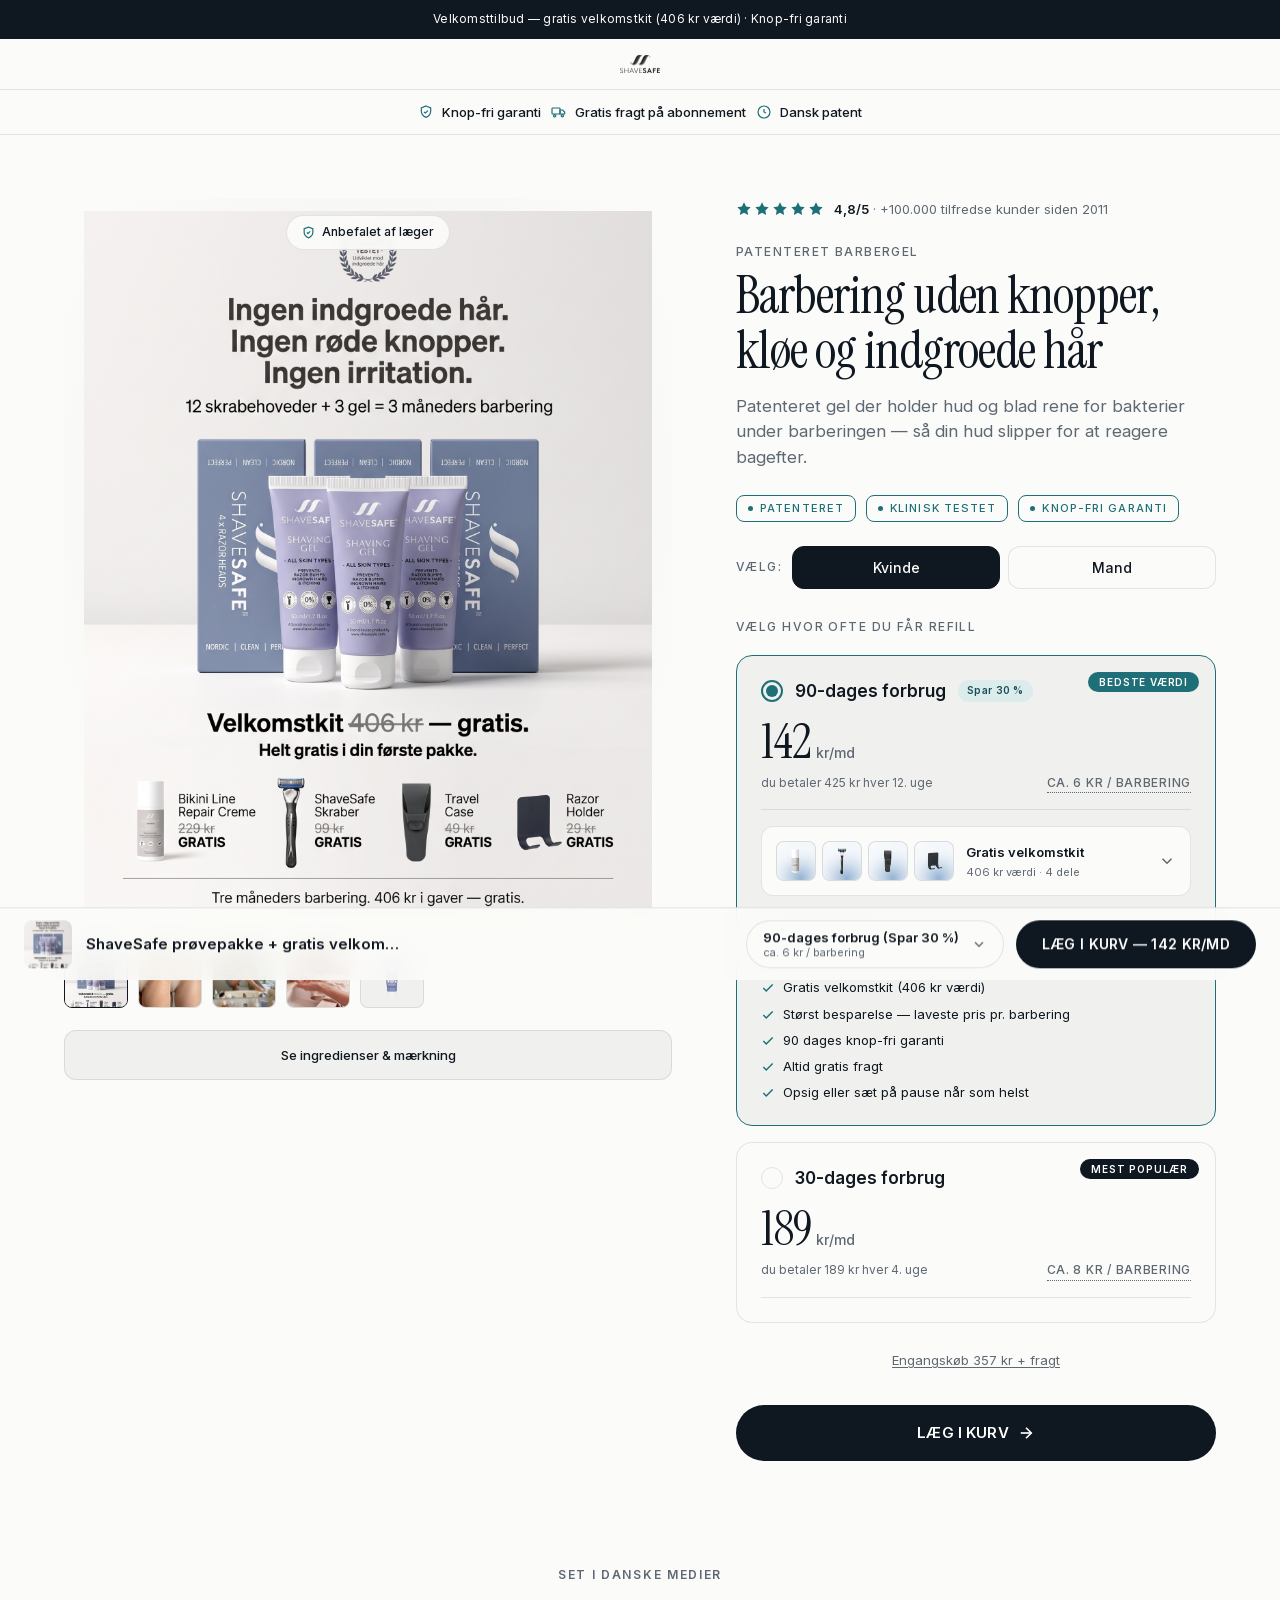
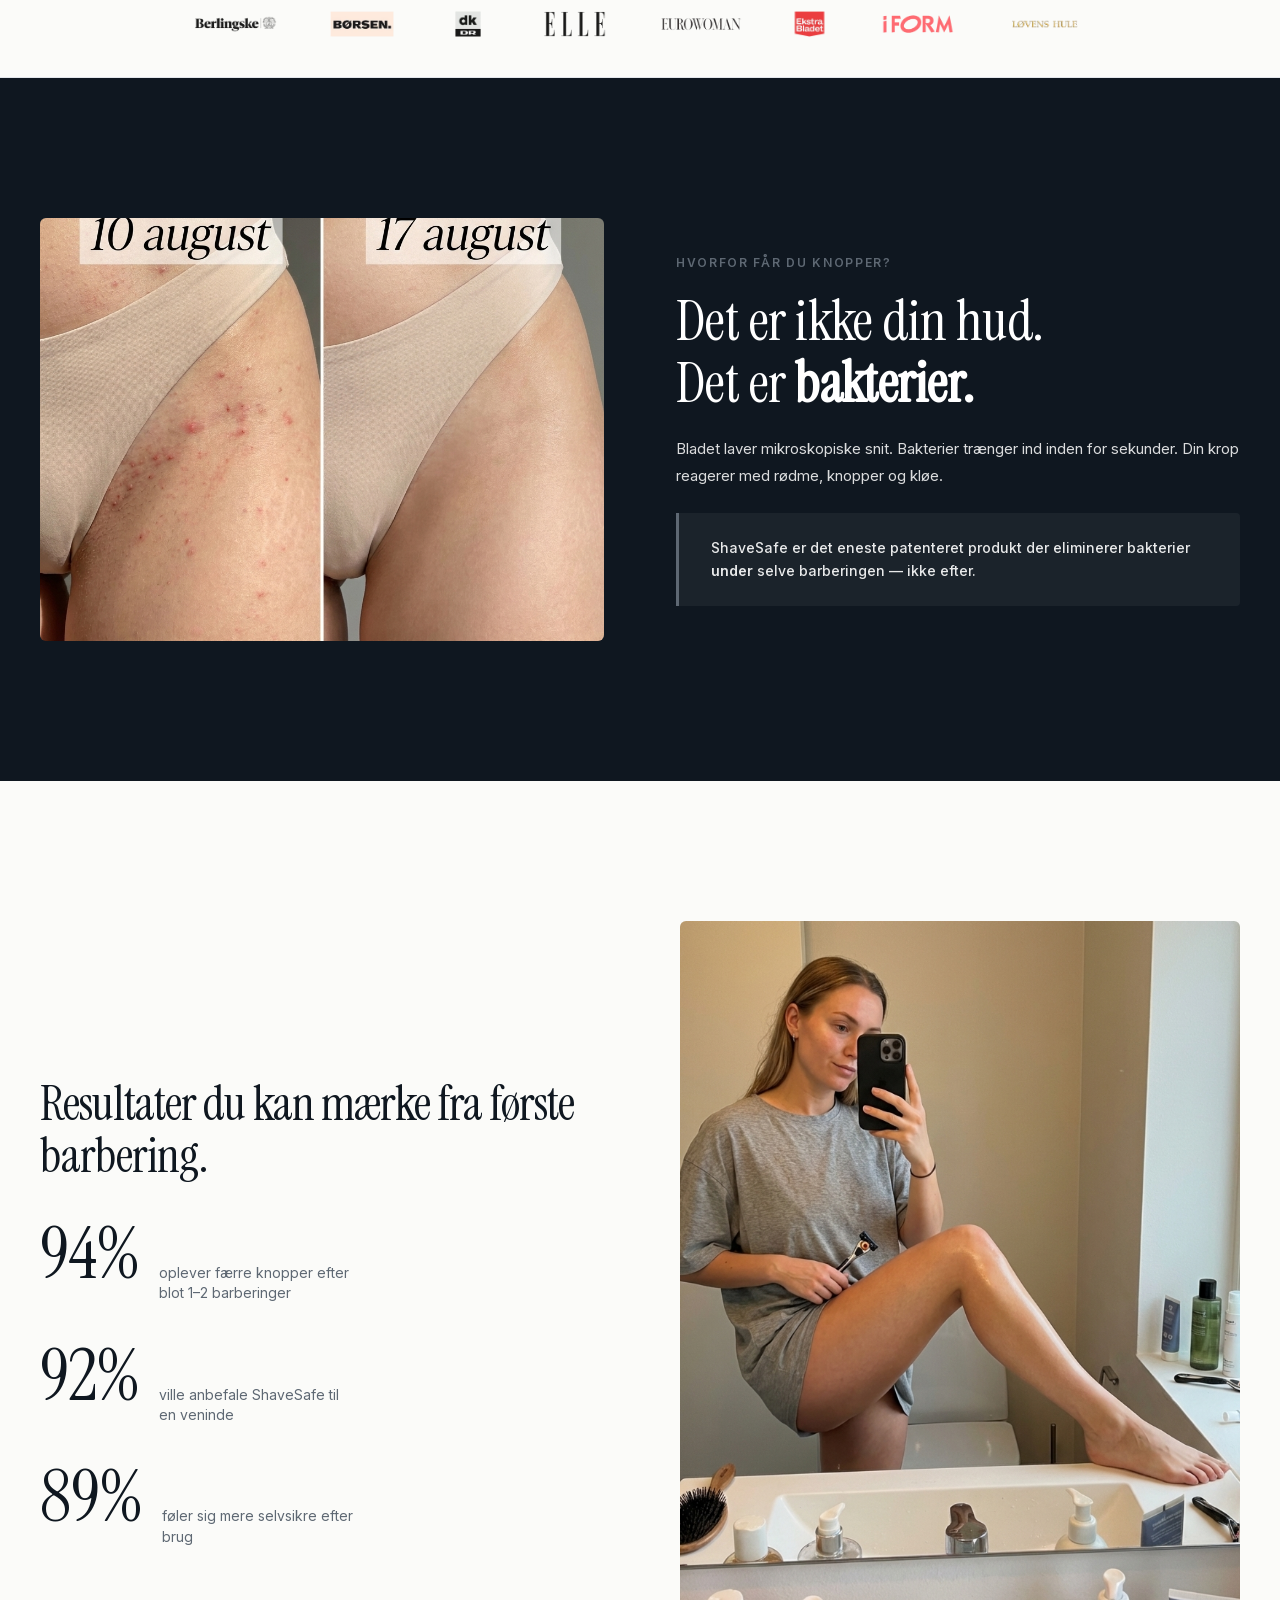
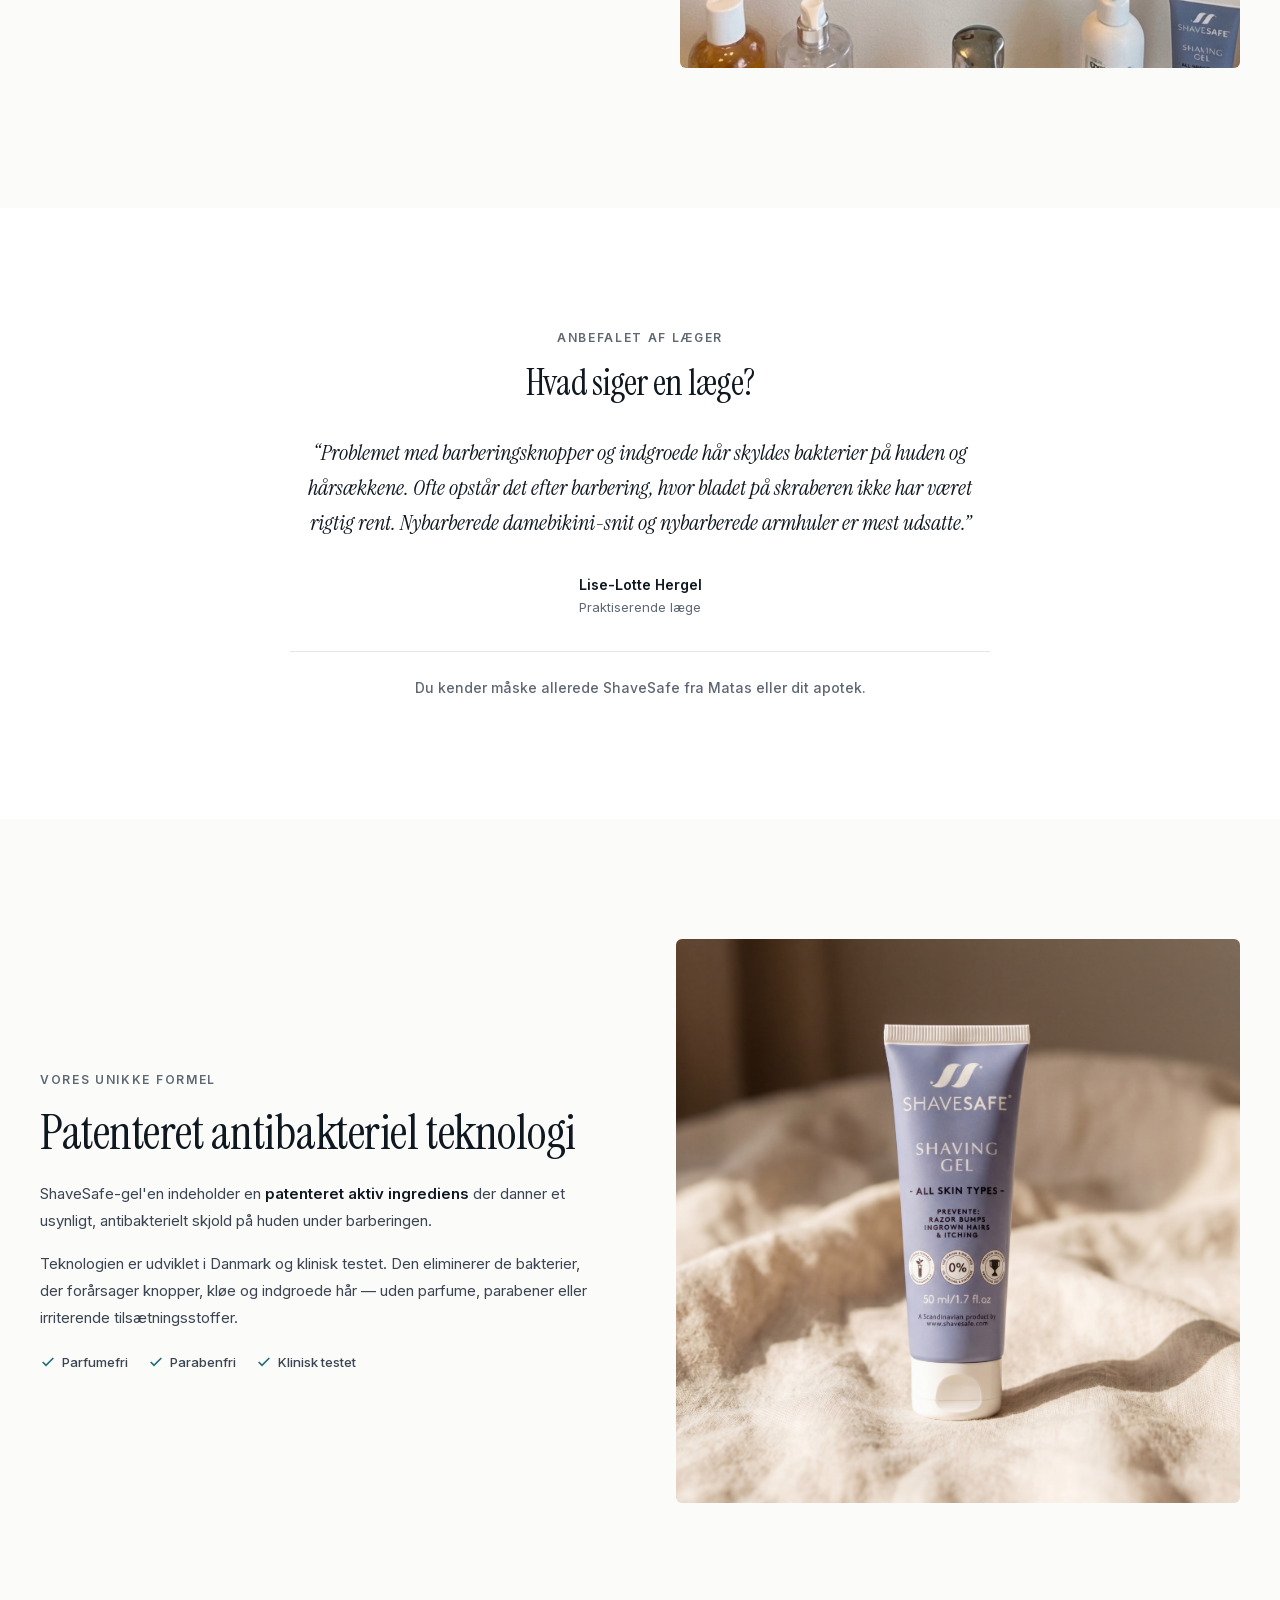
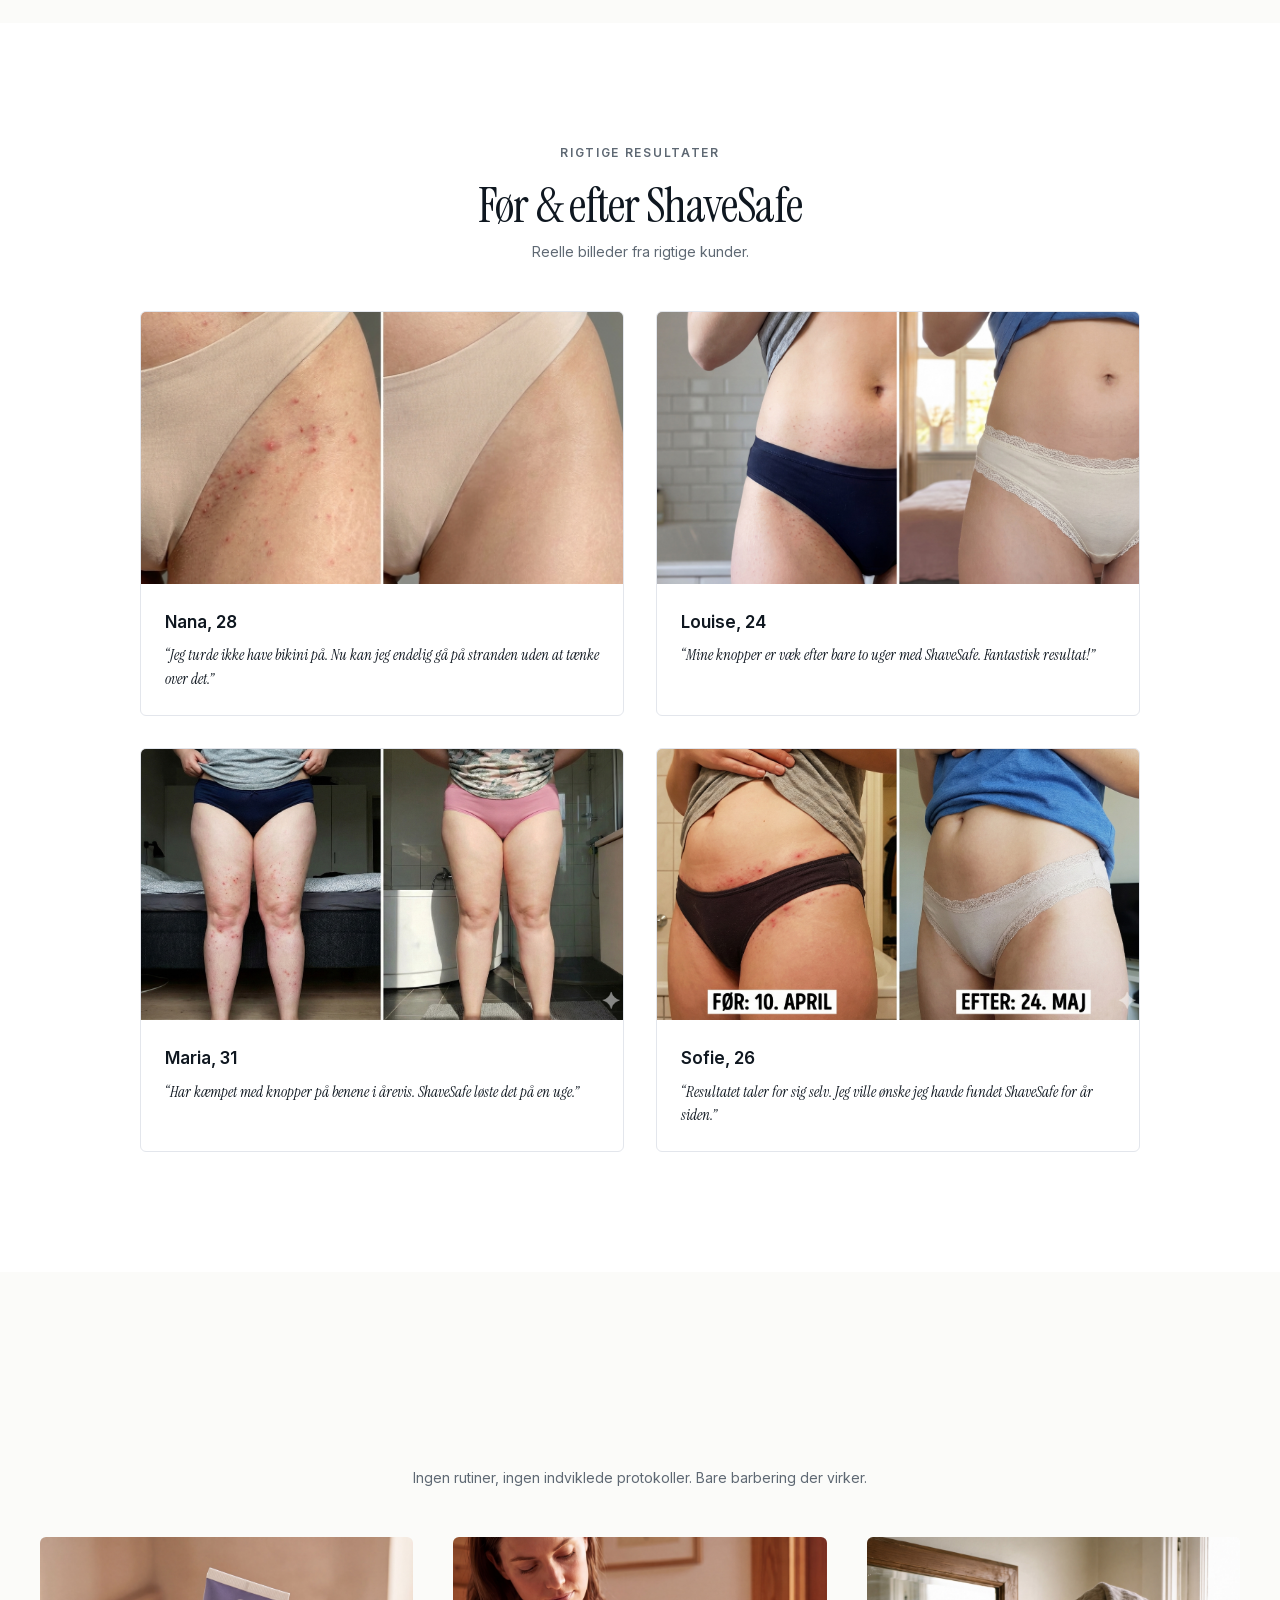
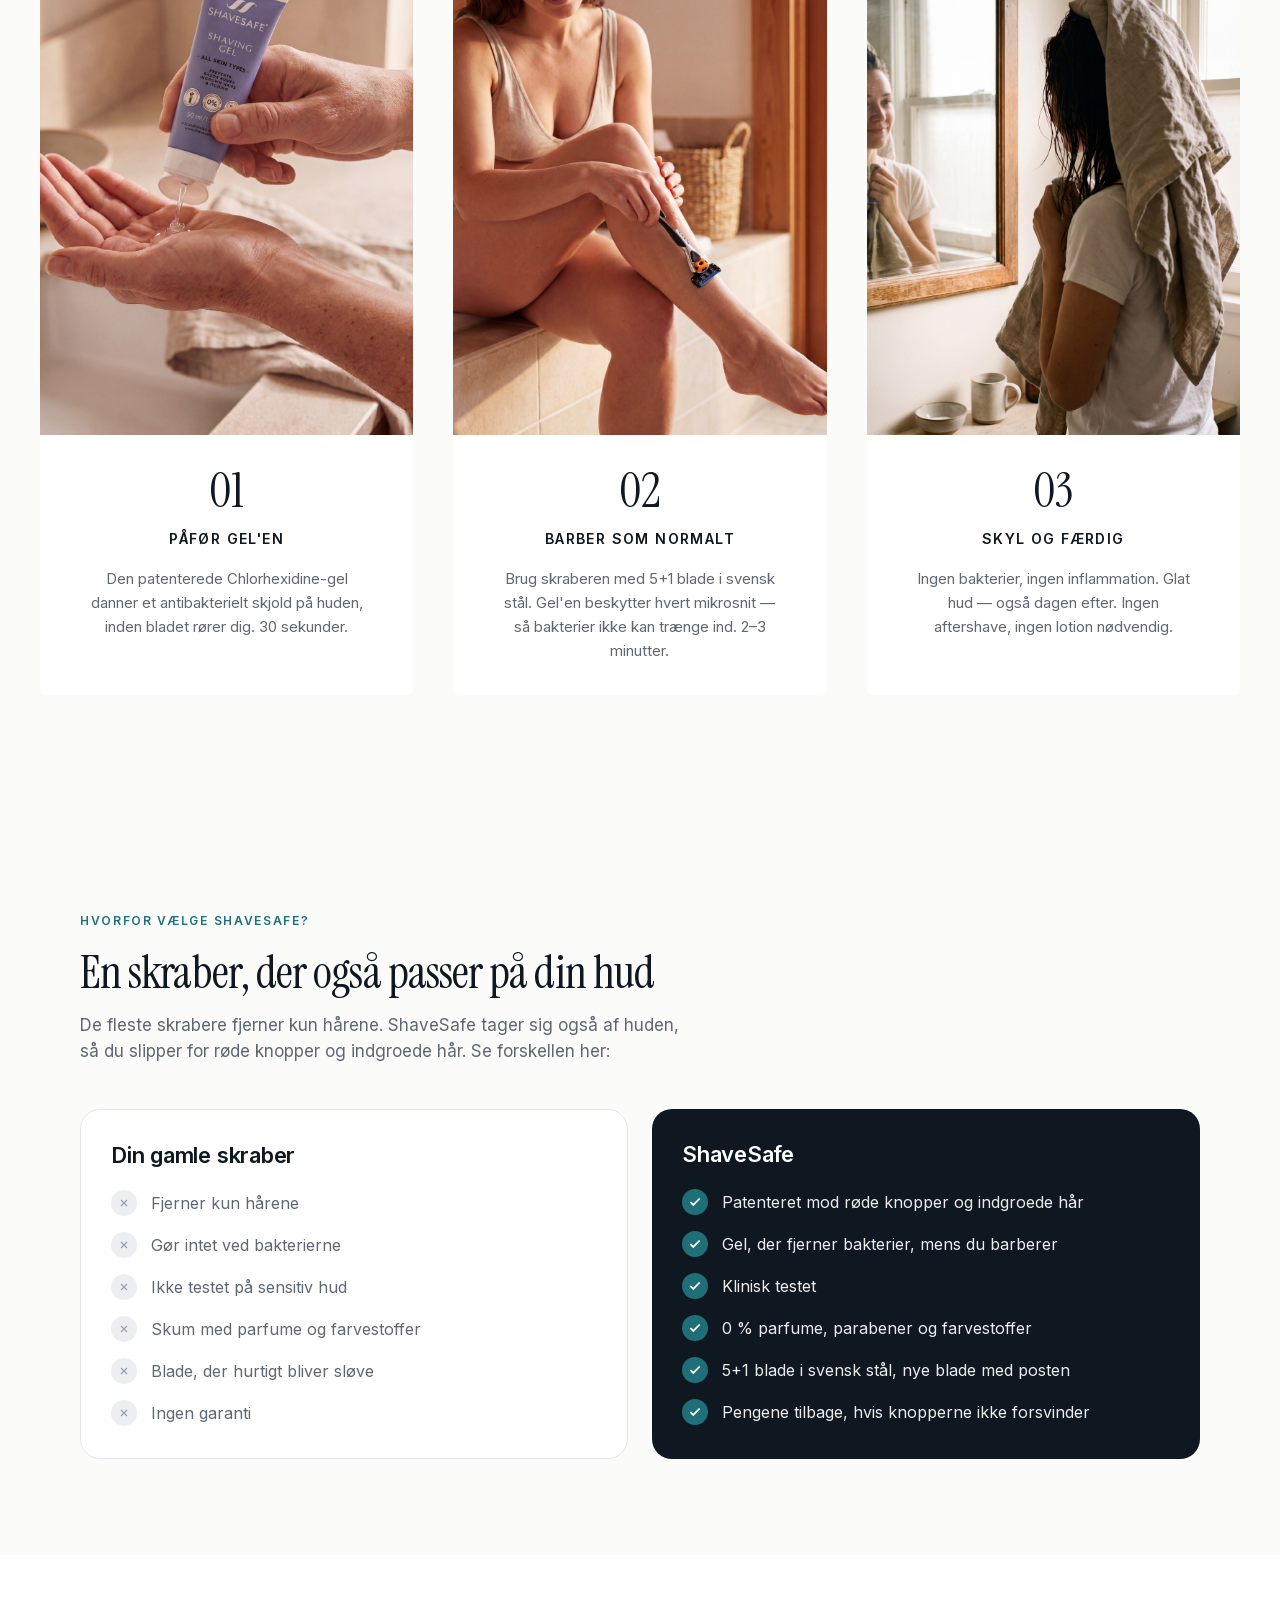
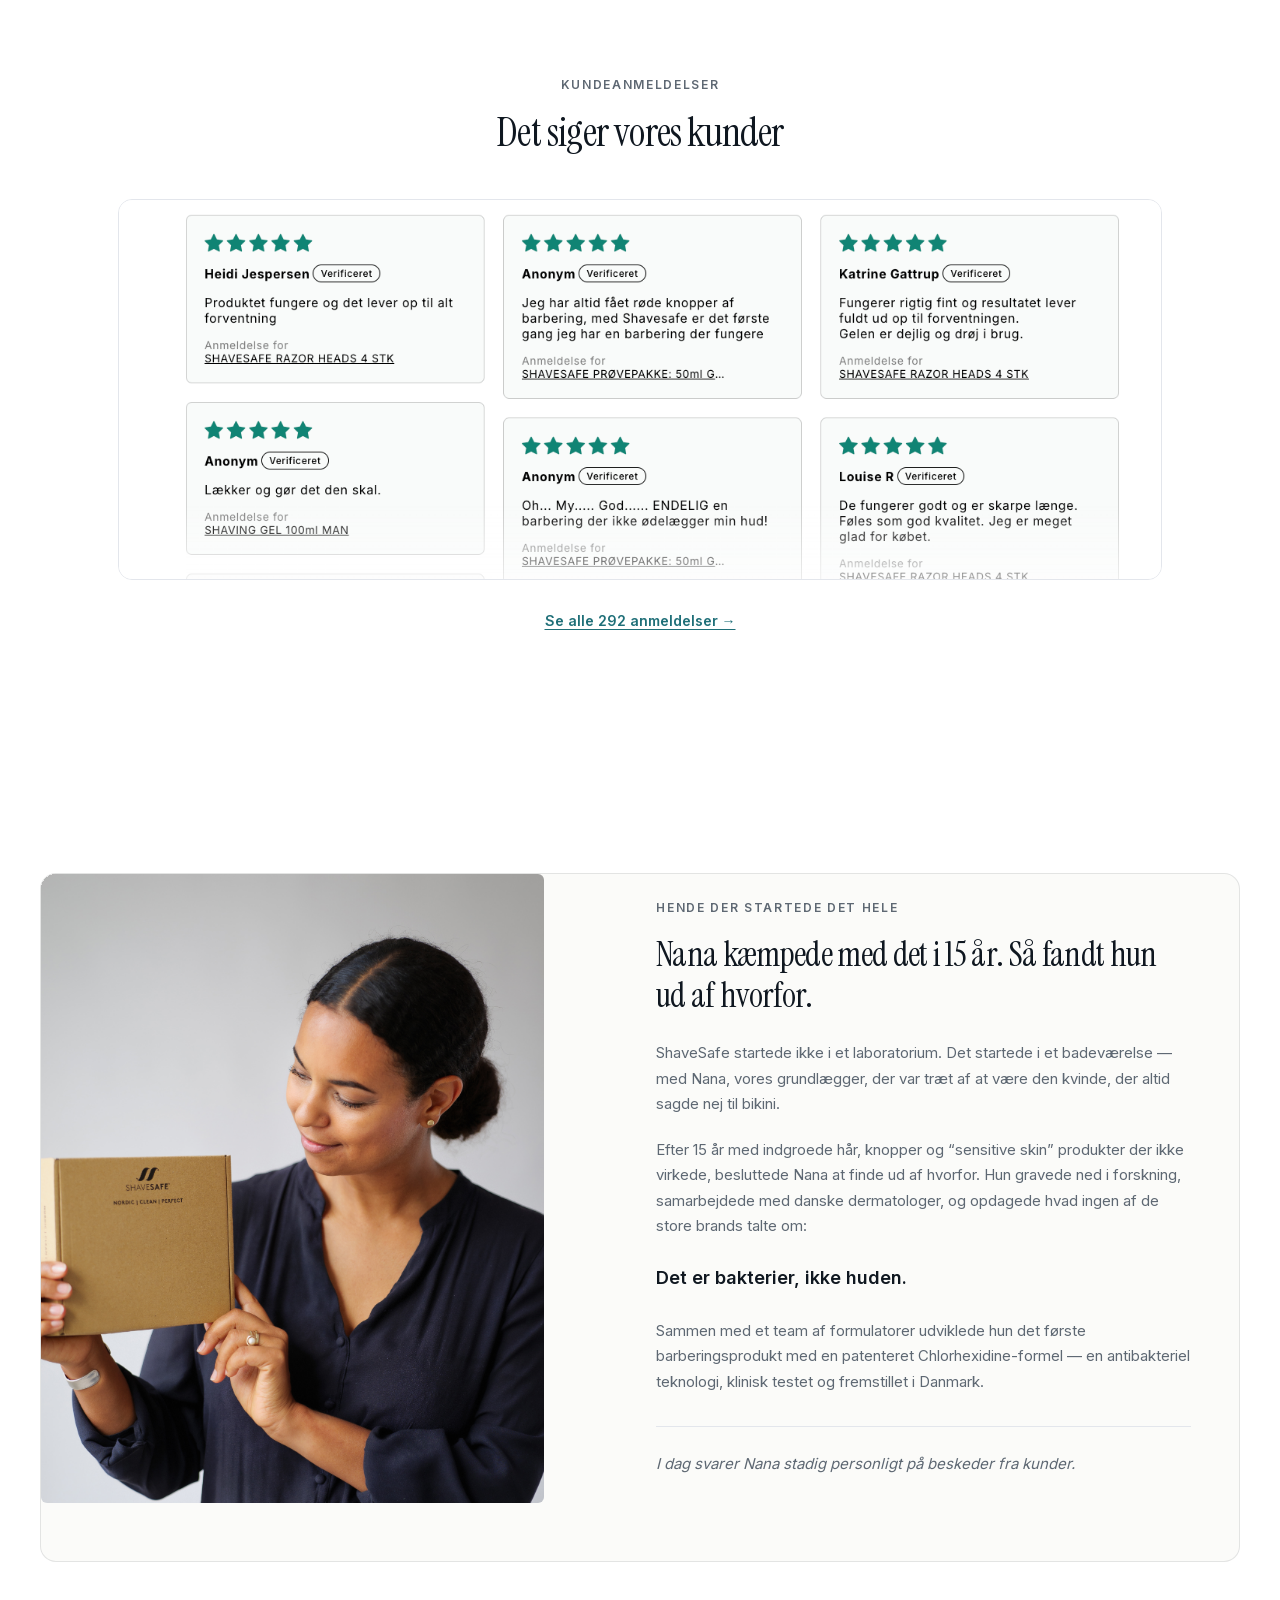
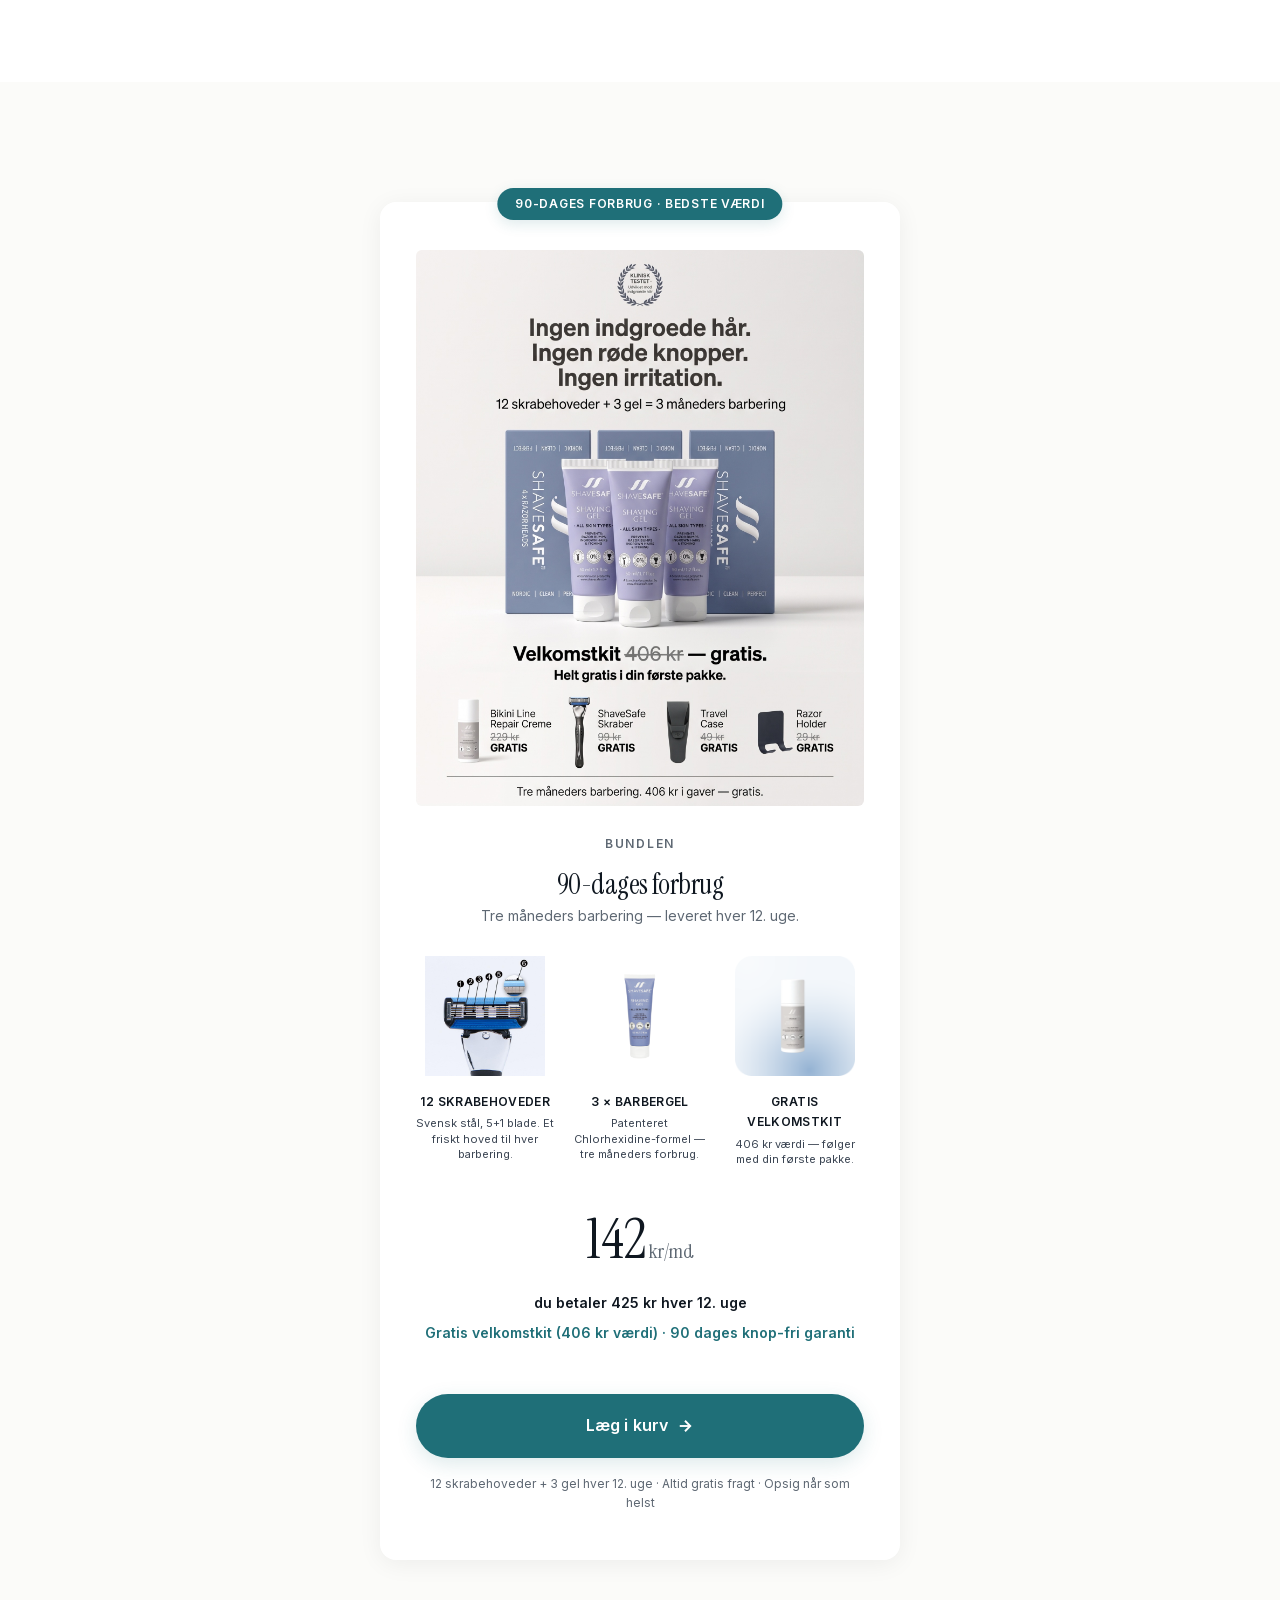
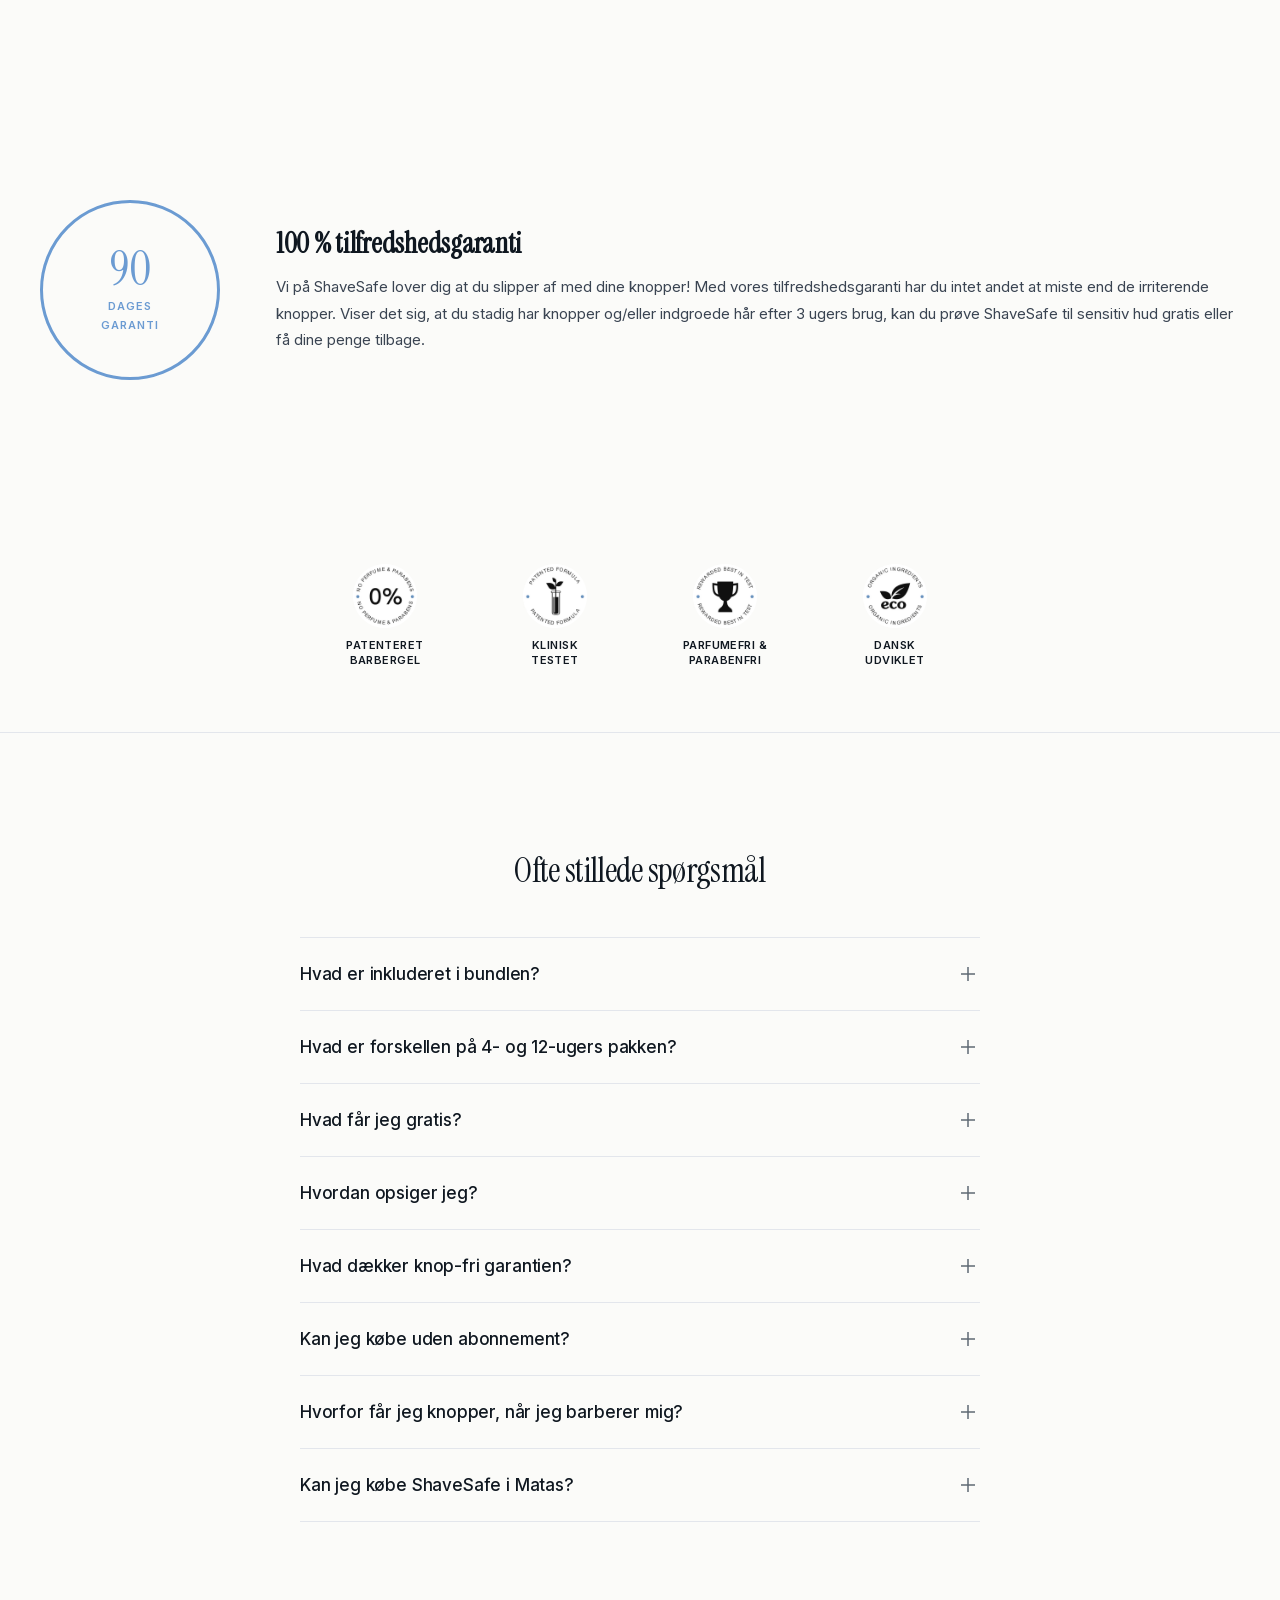
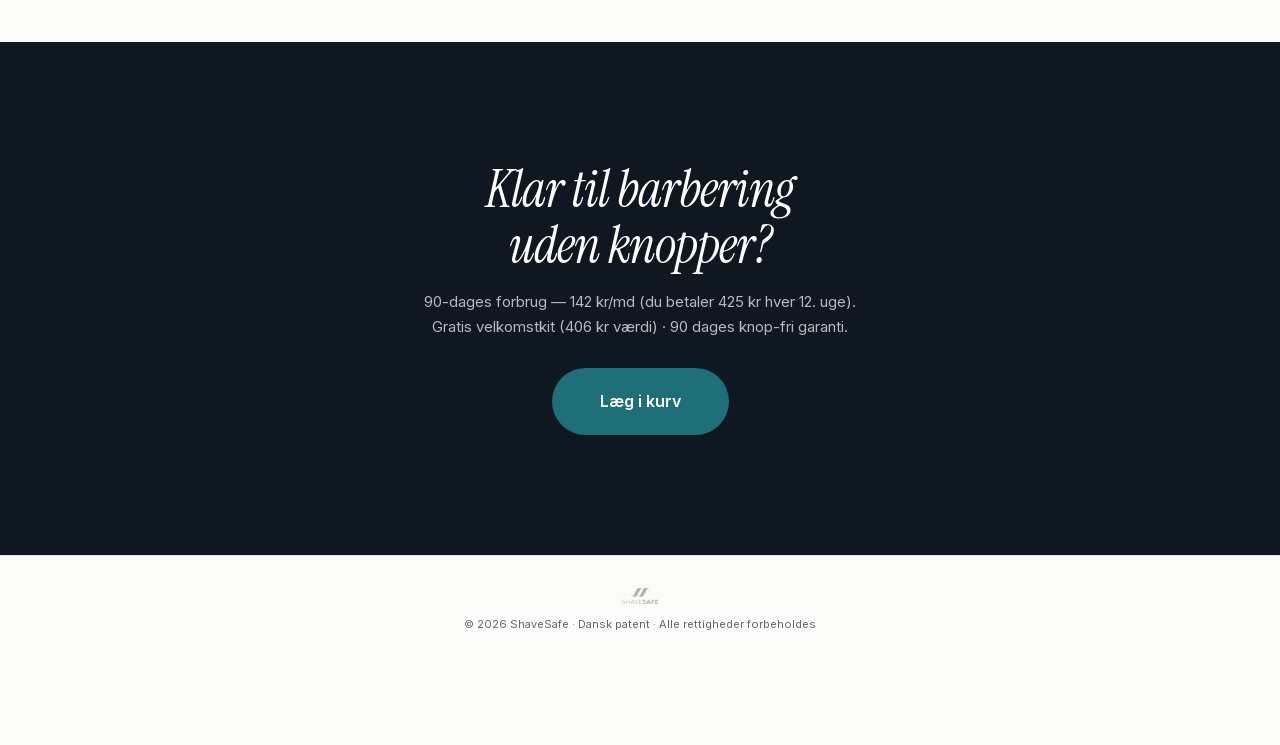
==== commit 6983df1a: "LP v2: unify whole page on the hero's teal brand + layout edits Design: restyle the entire .store se" ====
--- a/lp-v2/index.html
+++ b/lp-v2/index.html
@@ -34,7 +34,6 @@
   <!-- shavesafe.dk "warm store" look for everything below the hero (scoped under .store) -->
   <link rel="preconnect" href="https://fonts.googleapis.com" />
   <link rel="preconnect" href="https://fonts.gstatic.com" crossorigin />
-  <link href="https://fonts.googleapis.com/css2?family=Playfair+Display:ital,wght@0,400;0,600;0,700;1,400&display=swap" rel="stylesheet" />
   <link rel="stylesheet" href="store.css" />
 </head>
 <body>
@@ -251,25 +250,18 @@
        ═══════════════════════════════════════════════════════════ -->
   <div class="store">
 
-    <!-- ══ 1 · TRUST BADGES (circular stamps) ══ -->
-    <div class="icon-bar">
-      <div class="icon-grid">
-        <div class="icon-item reveal">
-          <img src="../img/icon-1.avif" alt="Patenteret barbergel" />
-          <p>Patenteret<br/>barbergel</p>
-        </div>
-        <div class="icon-item reveal reveal-delay-1">
-          <img src="../img/icon-2.avif" alt="Klinisk testet" />
-          <p>Klinisk<br/>testet</p>
-        </div>
-        <div class="icon-item reveal reveal-delay-2">
-          <img src="../img/icon-3.avif" alt="Parfumefri & parabenfri" />
-          <p>Parfumefri &amp;<br/>parabenfri</p>
-        </div>
-        <div class="icon-item reveal reveal-delay-3">
-          <img src="../img/icon-4.avif" alt="Dansk udviklet" />
-          <p>Dansk<br/>udviklet</p>
-        </div>
+    <!-- ══ 1 · PRESS LOGOS (set i danske medier) ══ -->
+    <div class="press-bar">
+      <div class="press-label">Set i danske medier</div>
+      <div class="press-logos">
+        <img src="../img/berlingske-logo.avif" alt="Berlingske" loading="lazy" />
+        <img src="../img/borsen-logo.avif" alt="Børsen" loading="lazy" />
+        <img src="../img/dr-dk-logo.webp" alt="DR" loading="lazy" />
+        <img src="../img/elle-logo.avif" alt="Elle" loading="lazy" />
+        <img src="../img/eurowoman-logo.avif" alt="Eurowoman" loading="lazy" />
+        <img src="../img/ekstra-bladet-logo.avif" alt="Ekstra Bladet" loading="lazy" />
+        <img src="../img/iform-logo.avif" alt="iForm" loading="lazy" />
+        <img src="../img/loevens-hule-logo.avif" alt="Løvens Hule" loading="lazy" />
       </div>
     </div>
 
@@ -310,7 +302,6 @@
               <span class="stat-label">føler sig mere selvsikre efter brug</span>
             </div>
           </div>
-          <p class="stats-source reveal">Klinisk studie 2024 · 127 deltagere · 8 uger</p>
         </div>
         <div class="stats-img reveal">
           <img src="../img/smooth-legs-mirror.png" alt="Kvinde viser glatte ben" />
@@ -422,6 +413,39 @@
       </div>
     </section>
 
+    <!-- ══ 7b · COMPARISON (Hvorfor vælge ShaveSafe — NapPillow 2-card format) ══ -->
+    <section class="compare2">
+      <div class="compare2-inner">
+        <div class="section-eyebrow reveal">Hvorfor vælge ShaveSafe?</div>
+        <h2 class="reveal">En skraber, der også passer på din hud</h2>
+        <p class="compare2-sub reveal">De fleste skrabere fjerner kun hårene. ShaveSafe tager sig også af huden, så du slipper for røde knopper og indgroede hår. Se forskellen her:</p>
+        <div class="compare2-cards">
+          <div class="compare2-card old reveal">
+            <h3>Din gamle skraber</h3>
+            <ul>
+              <li><span class="c2-x"><svg viewBox="0 0 24 24"><line x1="18" y1="6" x2="6" y2="18"/><line x1="6" y1="6" x2="18" y2="18"/></svg></span> Fjerner kun hårene</li>
+              <li><span class="c2-x"><svg viewBox="0 0 24 24"><line x1="18" y1="6" x2="6" y2="18"/><line x1="6" y1="6" x2="18" y2="18"/></svg></span> Gør intet ved bakterierne</li>
+              <li><span class="c2-x"><svg viewBox="0 0 24 24"><line x1="18" y1="6" x2="6" y2="18"/><line x1="6" y1="6" x2="18" y2="18"/></svg></span> Ikke testet på sensitiv hud</li>
+              <li><span class="c2-x"><svg viewBox="0 0 24 24"><line x1="18" y1="6" x2="6" y2="18"/><line x1="6" y1="6" x2="18" y2="18"/></svg></span> Skum med parfume og farvestoffer</li>
+              <li><span class="c2-x"><svg viewBox="0 0 24 24"><line x1="18" y1="6" x2="6" y2="18"/><line x1="6" y1="6" x2="18" y2="18"/></svg></span> Blade, der hurtigt bliver sløve</li>
+              <li><span class="c2-x"><svg viewBox="0 0 24 24"><line x1="18" y1="6" x2="6" y2="18"/><line x1="6" y1="6" x2="18" y2="18"/></svg></span> Ingen garanti</li>
+            </ul>
+          </div>
+          <div class="compare2-card new reveal reveal-d1">
+            <h3>ShaveSafe</h3>
+            <ul>
+              <li><span class="c2-check"><svg viewBox="0 0 24 24"><polyline points="20 6 9 17 4 12"/></svg></span> Patenteret mod røde knopper og indgroede hår</li>
+              <li><span class="c2-check"><svg viewBox="0 0 24 24"><polyline points="20 6 9 17 4 12"/></svg></span> Gel, der fjerner bakterier, mens du barberer</li>
+              <li><span class="c2-check"><svg viewBox="0 0 24 24"><polyline points="20 6 9 17 4 12"/></svg></span> Klinisk testet</li>
+              <li><span class="c2-check"><svg viewBox="0 0 24 24"><polyline points="20 6 9 17 4 12"/></svg></span> 0 % parfume, parabener og farvestoffer</li>
+              <li><span class="c2-check"><svg viewBox="0 0 24 24"><polyline points="20 6 9 17 4 12"/></svg></span> 5+1 blade i svensk stål, nye blade med posten</li>
+              <li><span class="c2-check"><svg viewBox="0 0 24 24"><polyline points="20 6 9 17 4 12"/></svg></span> Pengene tilbage, hvis knopperne ikke forsvinder</li>
+            </ul>
+          </div>
+        </div>
+      </div>
+    </section>
+
     <!-- ══ 8 · REVIEWS ══
          TODO: temporary screenshot of the live review widget (5-star cards only,
          photo thumbnails cropped out). Replace with the real Judge.me / review-app
@@ -514,35 +538,27 @@
       </div>
     </section>
 
-    <!-- ══ 11 · SOCIAL PROOF BADGES ══ -->
-    <section class="social-proof-section">
-      <div class="social-proof-inner reveal">
-        <div class="section-eyebrow">Anerkendt kvalitet</div>
-        <h2>Danskerne stoler på ShaveSafe</h2>
-        <div class="social-proof-items">
-          <div class="social-proof-item">
-            <svg viewBox="0 0 24 24" fill="none" stroke="var(--accent)" stroke-width="1.5"><path d="M12 2L15.09 8.26L22 9.27L17 14.14L18.18 21.02L12 17.77L5.82 21.02L7 14.14L2 9.27L8.91 8.26L12 2Z"/></svg>
-            Nomineret til Danish Beauty Awards
-          </div>
-          <div class="social-proof-item">
-            <svg viewBox="0 0 24 24" fill="none" stroke="var(--green)" stroke-width="1.5"><polyline points="20 6 9 17 4 12"/></svg>
-            Vinder af “Bedst i test” i iForm
-          </div>
-          <div class="social-proof-item">
-            <svg viewBox="0 0 24 24" fill="none" stroke="var(--accent)" stroke-width="1.5"><path d="M3 9l9-7 9 7v11a2 2 0 01-2 2H5a2 2 0 01-2-2z"/><polyline points="9 22 9 12 15 12 15 22"/></svg>
-            Forhandles i Matas og på apoteker
-          </div>
-          <div class="social-proof-item">
-            <svg viewBox="0 0 24 24" fill="none" stroke="var(--accent)" stroke-width="1.5"><path d="M12 22s8-4 8-10V5l-8-3-8 3v7c0 6 8 10 8 10z"/><polyline points="9 12 11 14 15 10"/></svg>
-            Dansk patent
-          </div>
-          <div class="social-proof-item">
-            <svg viewBox="0 0 24 24" fill="none" stroke="var(--green)" stroke-width="1.5"><path d="M9 2h6M10 2v6l-5 9a3 3 0 002.7 4.3h8.6A3 3 0 0019 17l-5-9V2"/></svg>
-            Klinisk testet
-          </div>
-        </div>
-      </div>
-    </section>
+    <!-- ══ 11 · TRUST BADGES (circular stamps) ══ -->
+    <div class="icon-bar">
+      <div class="icon-grid">
+        <div class="icon-item reveal">
+          <img src="../img/icon-1.avif" alt="Patenteret barbergel" loading="lazy" />
+          <p>Patenteret<br/>barbergel</p>
+        </div>
+        <div class="icon-item reveal reveal-delay-1">
+          <img src="../img/icon-2.avif" alt="Klinisk testet" loading="lazy" />
+          <p>Klinisk<br/>testet</p>
+        </div>
+        <div class="icon-item reveal reveal-delay-2">
+          <img src="../img/icon-3.avif" alt="Parfumefri & parabenfri" loading="lazy" />
+          <p>Parfumefri &amp;<br/>parabenfri</p>
+        </div>
+        <div class="icon-item reveal reveal-delay-3">
+          <img src="../img/icon-4.avif" alt="Dansk udviklet" loading="lazy" />
+          <p>Dansk<br/>udviklet</p>
+        </div>
+      </div>
+    </div>
 
     <!-- ══ 12 · FAQ (reuses lp-v2's richer Q&A; app.js wires .faq-q) ══ -->
     <section class="faq-section">
--- a/lp-v2/store.css
+++ b/lp-v2/store.css
@@ -10,20 +10,23 @@
 
 /* ── Scoped palette + tokens (never touches :root) ── */
 .store {
-  --black: #0a0a0a;
-  --body: #4a4a4a;
-  --muted: #8a8a8a;
-  --light: #f8f7f5;
-  --cream: #f2f0eb;
-  --border: #e8e6e1;
+  /* Remapped to the HERO's teal "Dermatolog" brand (tokens.css).
+     The whole page now shares the hero's colours + serif; only these
+     values change — the ported layout/CSS stays. */
+  --black: #0F1720;                     /* ink — headlines */
+  --body: #3A4452;                      /* body text */
+  --muted: #5E6873;                     /* ink-2 — captions/eyebrows */
+  --light: #FBFBF9;                     /* bg — paper white */
+  --cream: #F0F1EE;                     /* bg-2 — alternate bands */
+  --border: #E3E6EC;                    /* hairline */
   --white: #fff;
-  --gold: #C9A84C;
-  --green: #2e7d32;
-  --accent: #E8602C;
-  --accent-hover: #d44f1e;
-  --accent-glow: rgba(232, 96, 44, 0.15);
-  --navy: #0C1A2B;
-  --clinical-green: #5A7D6B;
+  --gold: #1F6F78;                      /* teal — stars */
+  --green: #1F6F78;                     /* teal — checks */
+  --accent: #1F6F78;                    /* teal — THE brand colour */
+  --accent-hover: #174F56;              /* teal-deep */
+  --accent-glow: rgba(31,111,120,0.15);
+  --navy: #0F1720;                      /* dark bands → hero ink */
+  --clinical-green: #5E6873;
   --urgency-red: #c0392b;
   --urgency-bg: #fff4f1;
   --max: 1200px;
@@ -39,7 +42,7 @@
 }
 
 .store img { max-width: 100%; height: auto; display: block; }
-.store h1, .store h2, .store h3 { font-family: 'Playfair Display', serif; color: var(--black); }
+.store h1, .store h2, .store h3 { font-family: var(--serif); color: var(--black); }
 
 /* ── SECTION SHARED ── */
 .store .section { padding: 120px 24px; }
@@ -192,7 +195,7 @@
   gap: 20px;
 }
 .store .stat-num {
-  font-family: 'Playfair Display', serif;
+  font-family: var(--serif);
   font-size: clamp(56px, 7vw, 72px);
   font-weight: 400;
   color: var(--navy);
@@ -247,7 +250,7 @@
   margin-bottom: 32px;
 }
 .store .doctor-quote {
-  font-family: 'Playfair Display', serif;
+  font-family: var(--serif);
   font-size: clamp(18px, 2vw, 22px);
   line-height: 1.6;
   color: var(--black);
@@ -325,7 +328,7 @@
   margin-bottom: 6px;
 }
 .store .ba-card-quote {
-  font-family: 'Playfair Display', serif;
+  font-family: var(--serif);
   font-size: 15px;
   color: var(--black);
   line-height: 1.55;
@@ -369,7 +372,7 @@
   padding: 32px 24px;
 }
 .store .how-card-num {
-  font-family: 'Playfair Display', serif;
+  font-family: var(--serif);
   font-size: 48px;
   font-weight: 400;
   color: var(--navy);
@@ -409,7 +412,7 @@
   gap: 8px;
 }
 .store .reviews-big {
-  font-family: 'Playfair Display', serif;
+  font-family: var(--serif);
   font-size: 28px;
   font-weight: 700;
   color: var(--black);
@@ -557,7 +560,7 @@
   margin: 20px 0 4px;
 }
 .store .product-price {
-  font-family: 'Playfair Display', serif;
+  font-family: var(--serif);
   font-size: 56px;
   font-weight: 700;
   color: var(--navy);
@@ -684,7 +687,7 @@
   position: relative;
 }
 .store .guarantee-badge-text {
-  font-family: 'Playfair Display', serif;
+  font-family: var(--serif);
   font-size: 48px;
   font-weight: 700;
   color: #6b9bd2;
@@ -818,7 +821,7 @@
 }
 .store .final-cta h2 {
   color: var(--white);
-  font-family: 'Playfair Display', serif;
+  font-family: var(--serif);
   font-size: clamp(32px, 4vw, 52px);
   font-weight: 400;
   font-style: italic;
@@ -870,3 +873,39 @@
 .store .reviews-shot img { width: 100%; height: auto; display: block; border: 1px solid var(--border); border-radius: 14px; }
 .store .reviews-all { text-align: center; margin-top: 28px; }
 .store .reviews-all a { font-size: 14px; font-weight: 600; color: var(--accent); text-decoration: underline; text-underline-offset: 3px; }
+
+/* ── Press logos "Set i danske medier" (below hero) ── */
+.store .press-bar { padding: 40px 24px; border-bottom: 1px solid var(--border); background: var(--light); }
+.store .press-label { text-align: center; font-size: 12px; text-transform: uppercase; letter-spacing: 0.14em; color: var(--muted); margin-bottom: 26px; font-weight: 600; }
+.store .press-logos { display: flex; justify-content: center; align-items: center; gap: 44px; flex-wrap: wrap; max-width: 1060px; margin: 0 auto; }
+.store .press-logos img { height: 26px; width: auto; object-fit: contain; opacity: .9; }
+@media (max-width: 760px) { .store .press-logos { gap: 24px 32px; } .store .press-logos img { height: 20px; } }
+
+/* Instrument Serif is weight-400 only — match the hero (avoid faux-bold serif) */
+.store h1, .store h2, .store h3,
+.store .stat-num, .store .cn-big, .store .product-price,
+.store .how-card-num, .store .guarantee-badge-text { font-weight: 400; }
+
+/* ── Comparison (Hvorfor vælge ShaveSafe — NapPillow 2-card, teal) ── */
+.store .compare2 { padding: 96px 24px; background: var(--light); }
+@media (max-width: 760px) { .store .compare2 { padding: 60px 20px; } }
+.store .compare2-inner { max-width: 1120px; margin: 0 auto; }
+.store .compare2 .section-eyebrow { color: var(--accent); }
+.store .compare2 h2 { font-size: clamp(30px, 4.2vw, 46px); line-height: 1.1; margin: 10px 0 14px; }
+.store .compare2-sub { font-size: 17px; line-height: 1.55; color: var(--muted); max-width: 620px; margin-bottom: 44px; }
+.store .compare2-cards { display: grid; grid-template-columns: 1fr 1fr; gap: 24px; }
+@media (max-width: 760px) { .store .compare2-cards { grid-template-columns: 1fr; } }
+.store .compare2-card { border-radius: 20px; padding: 32px 30px; }
+.store .compare2-card.old { background: var(--white); border: 1px solid var(--border); }
+.store .compare2-card.new { background: var(--navy); color: #fff; }
+.store .compare2-card h3 { font-family: var(--sans); font-size: 22px; font-weight: 700; margin-bottom: 22px; }
+.store .compare2-card.new h3 { color: #fff; }
+.store .compare2-card ul { list-style: none; display: grid; gap: 16px; margin: 0; padding: 0; }
+.store .compare2-card li { display: flex; align-items: center; gap: 14px; font-size: 16px; line-height: 1.4; }
+.store .compare2-card.old li { color: var(--muted); }
+.store .compare2-card.new li { color: rgba(255,255,255,.92); }
+.store .c2-x, .store .c2-check { width: 26px; height: 26px; border-radius: 50%; flex-shrink: 0; display: inline-flex; align-items: center; justify-content: center; }
+.store .c2-x { background: #ECEEF2; }
+.store .c2-x svg { width: 12px; height: 12px; stroke: #9AA3AD; stroke-width: 2.5; fill: none; }
+.store .c2-check { background: var(--accent); }
+.store .c2-check svg { width: 14px; height: 14px; stroke: #fff; stroke-width: 3; fill: none; }
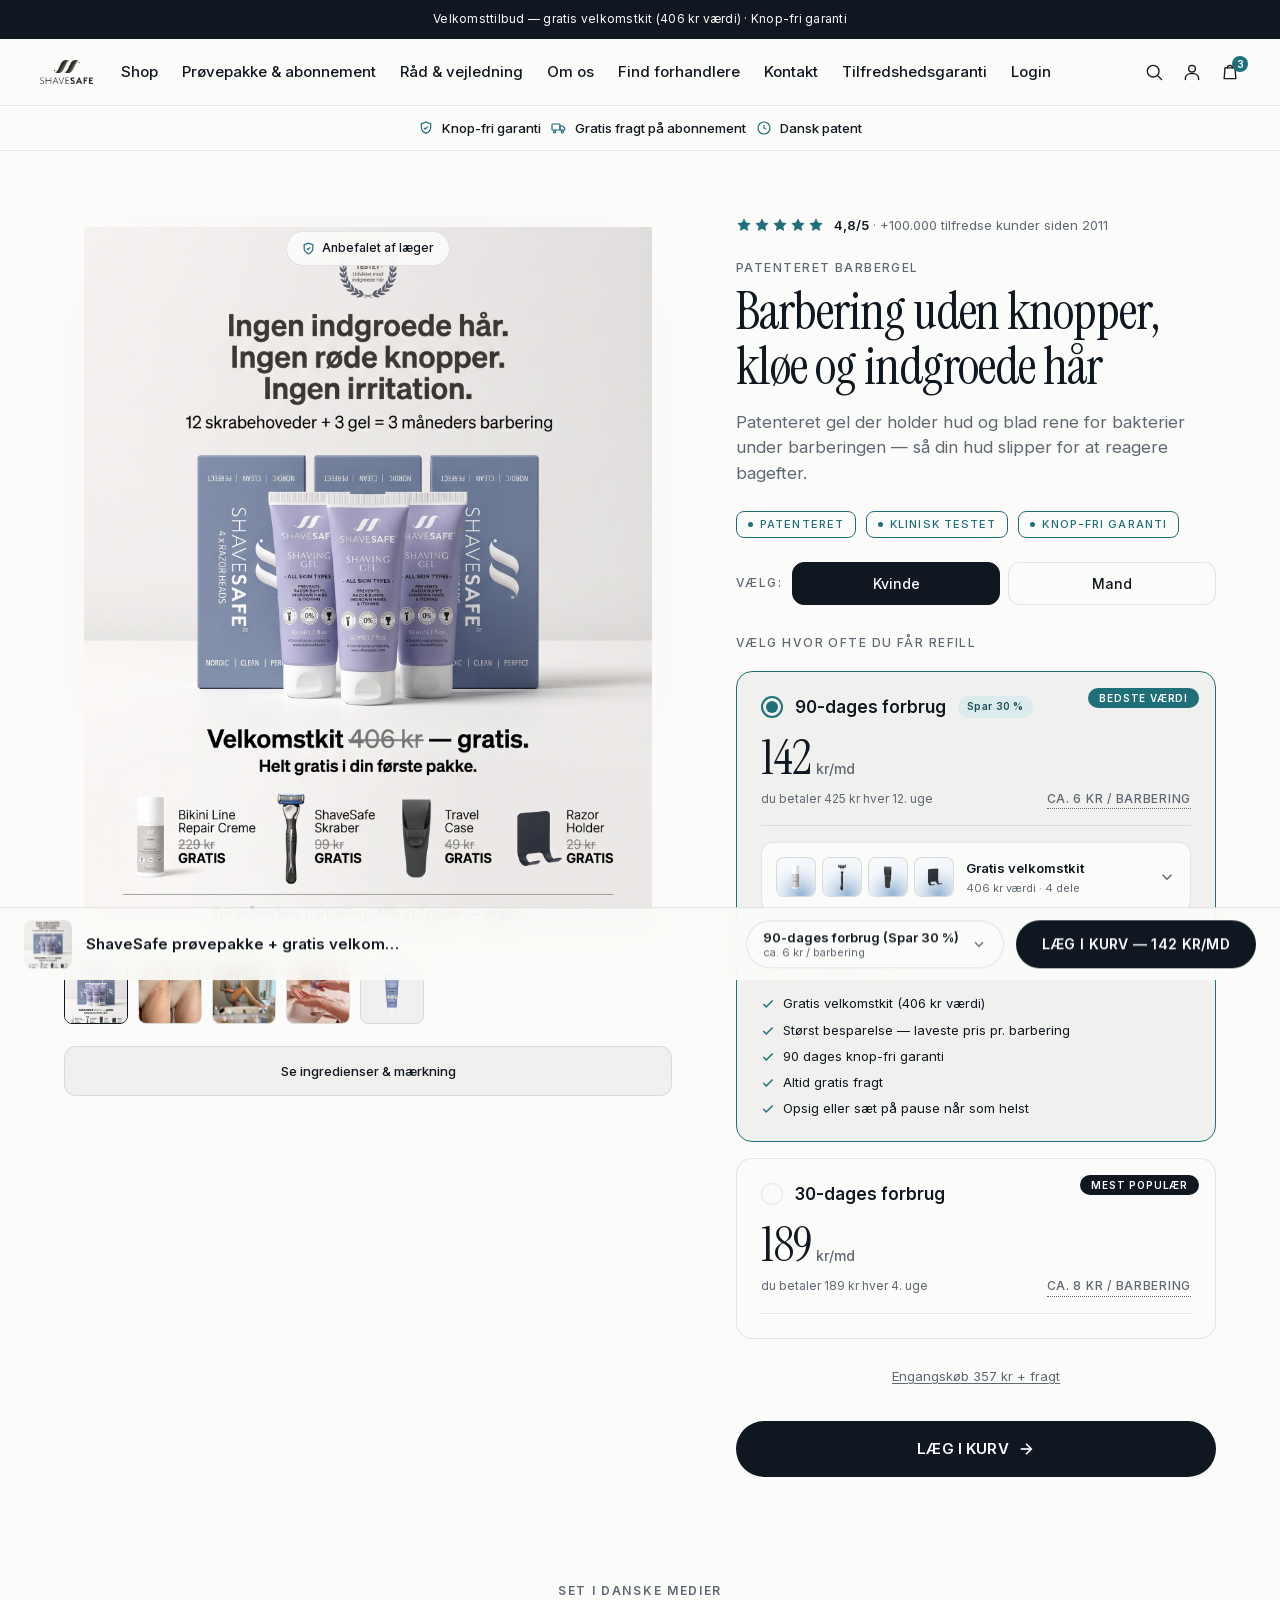
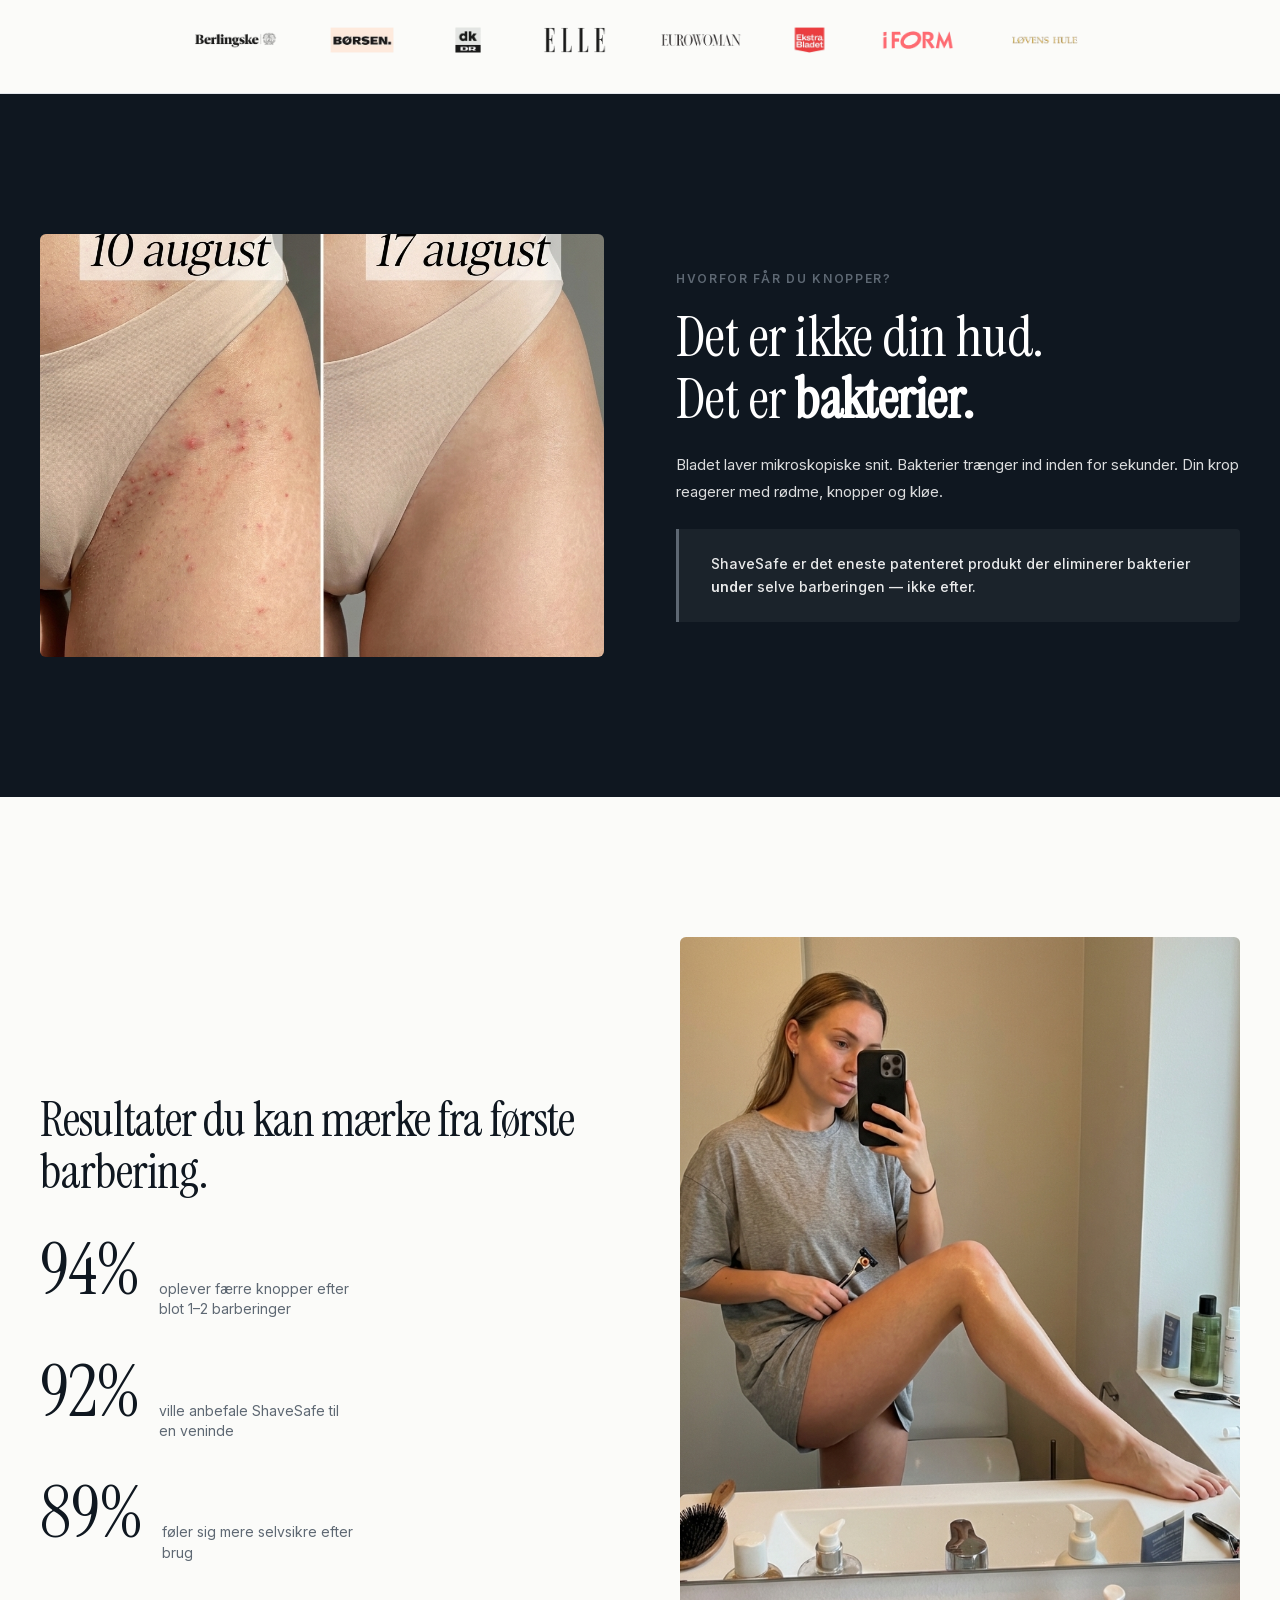
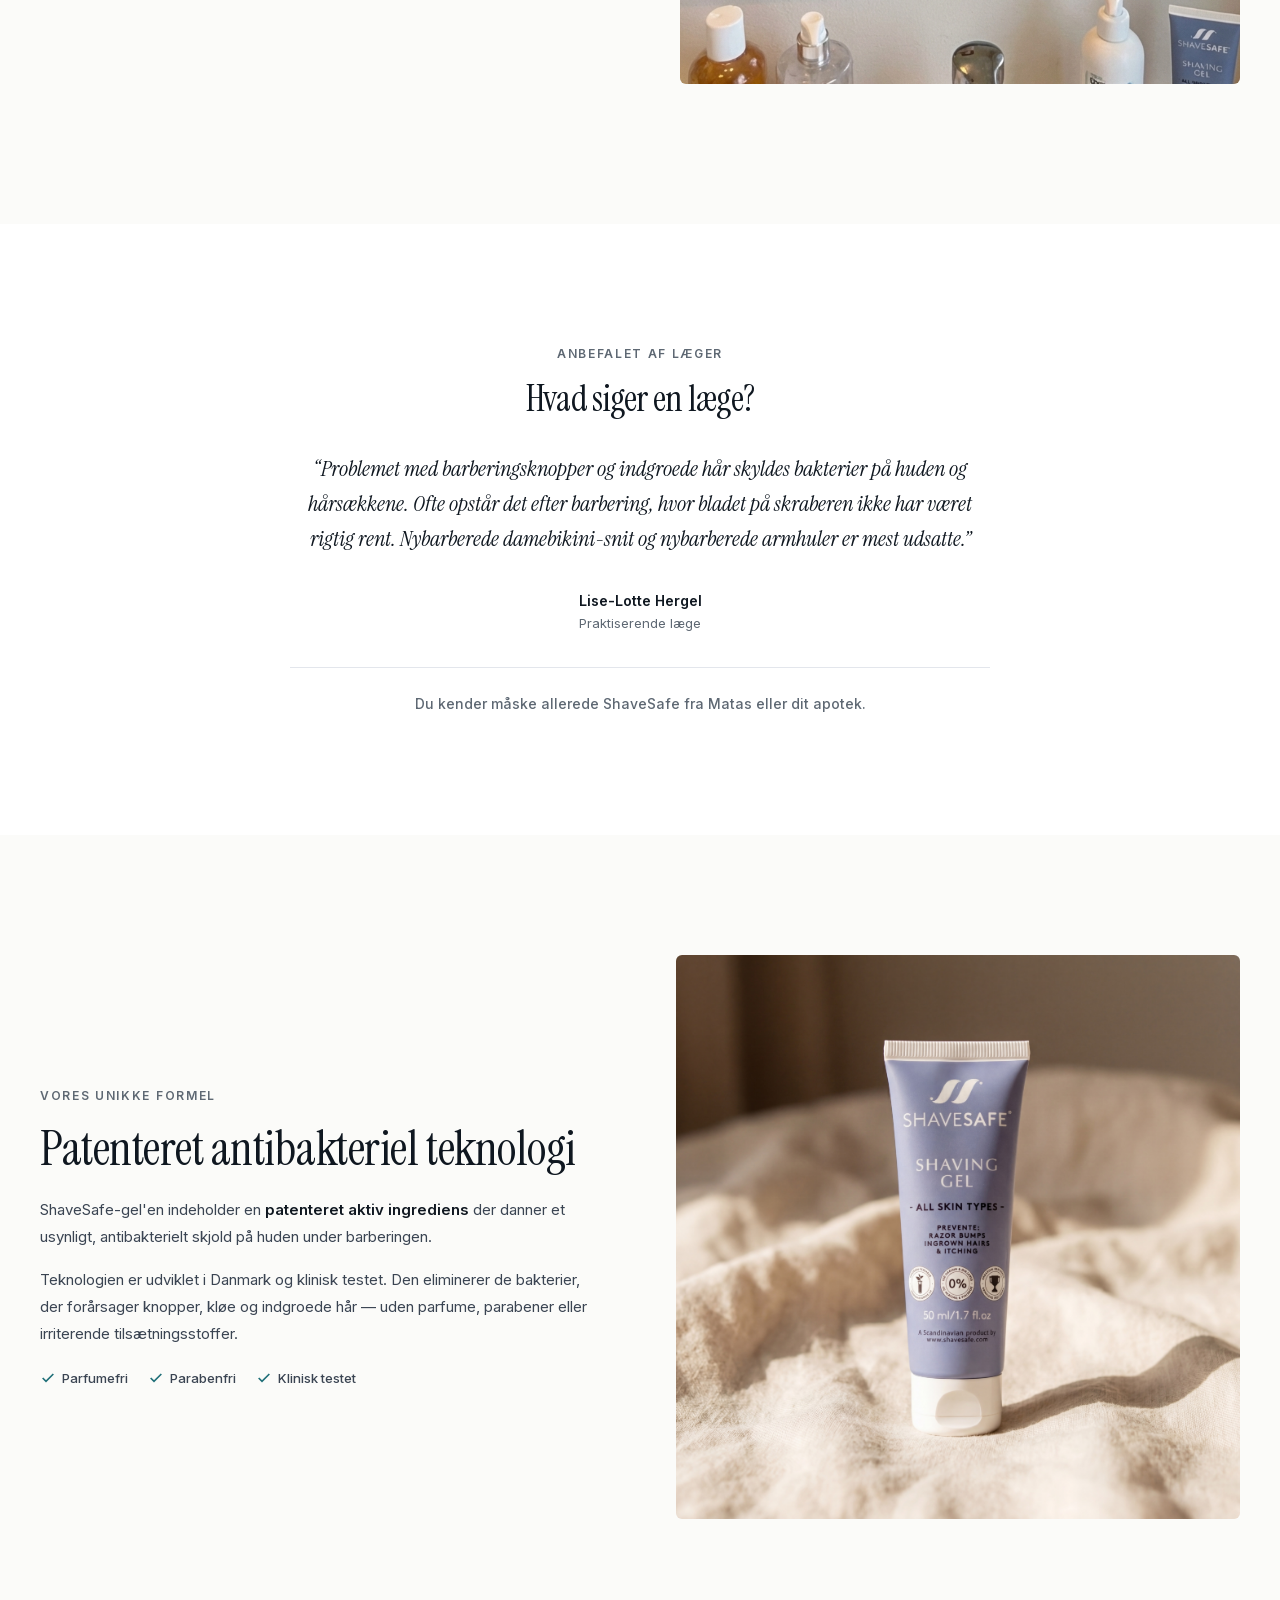
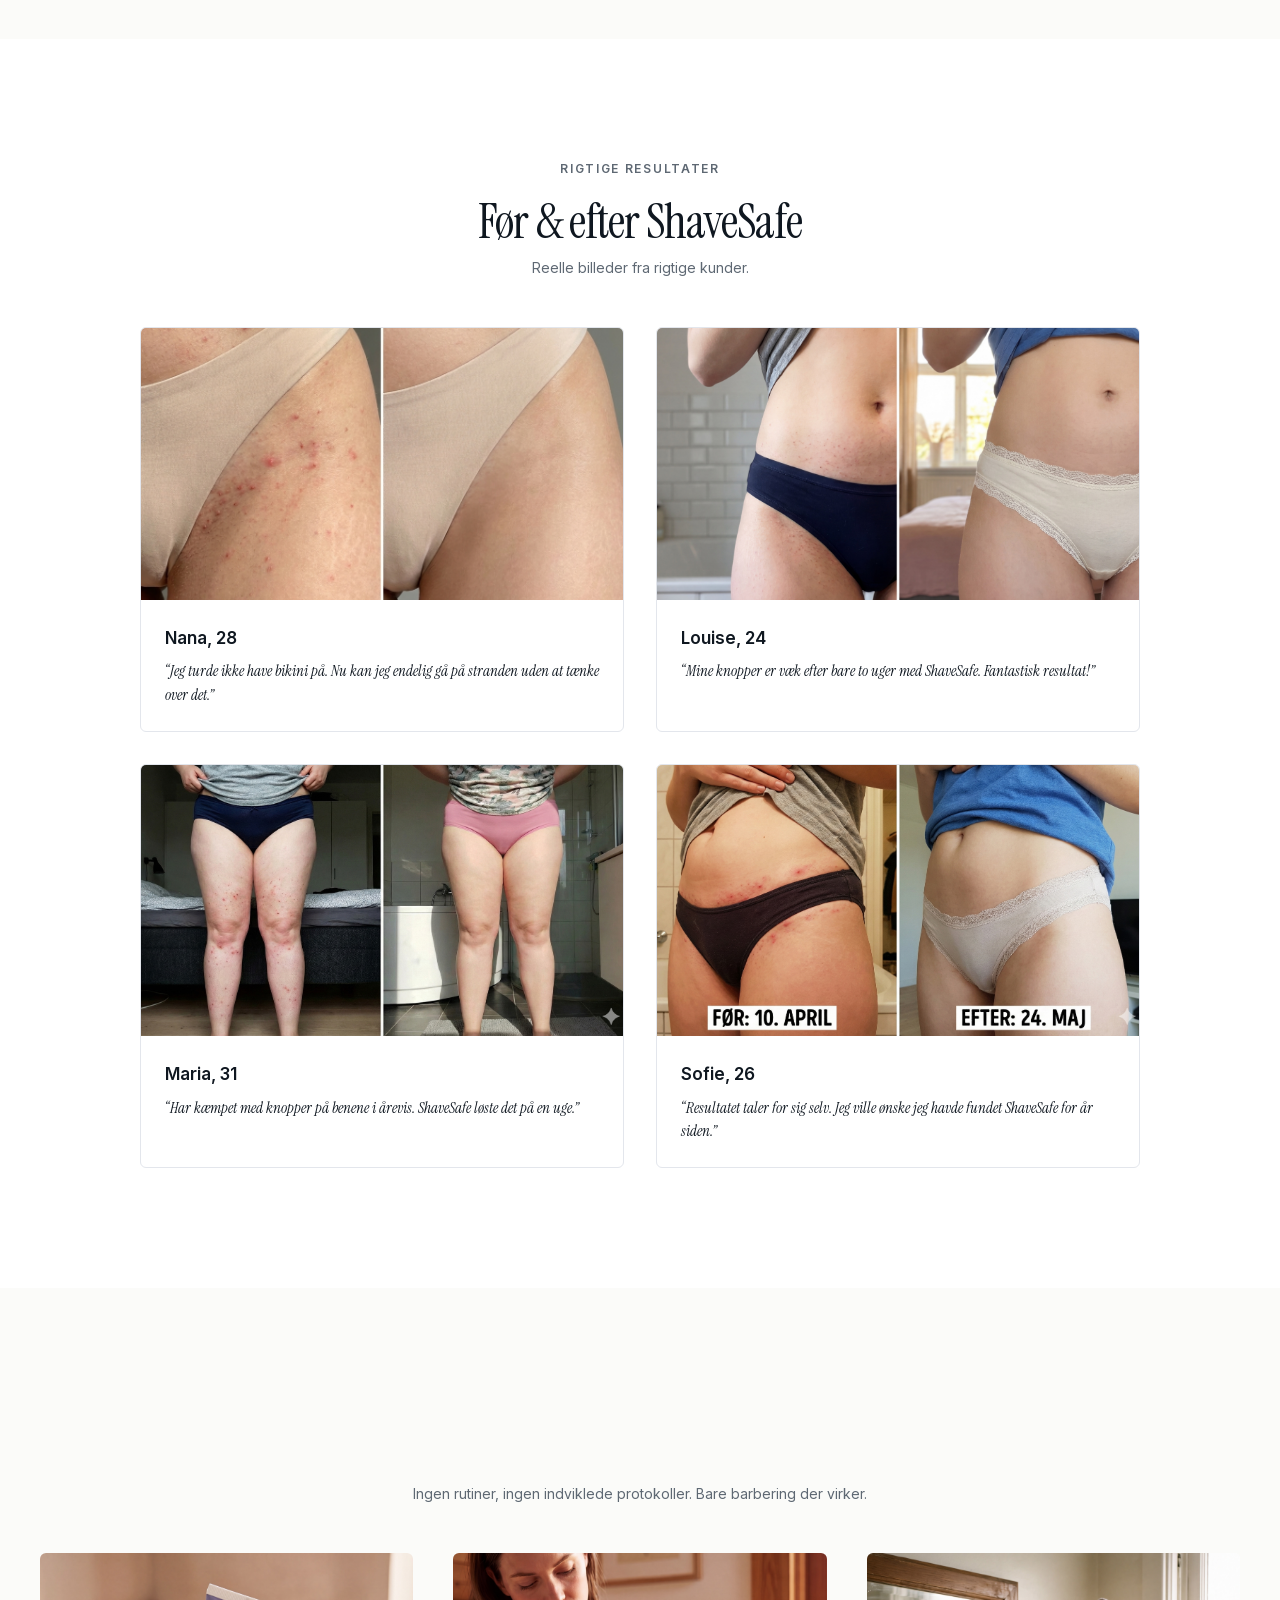
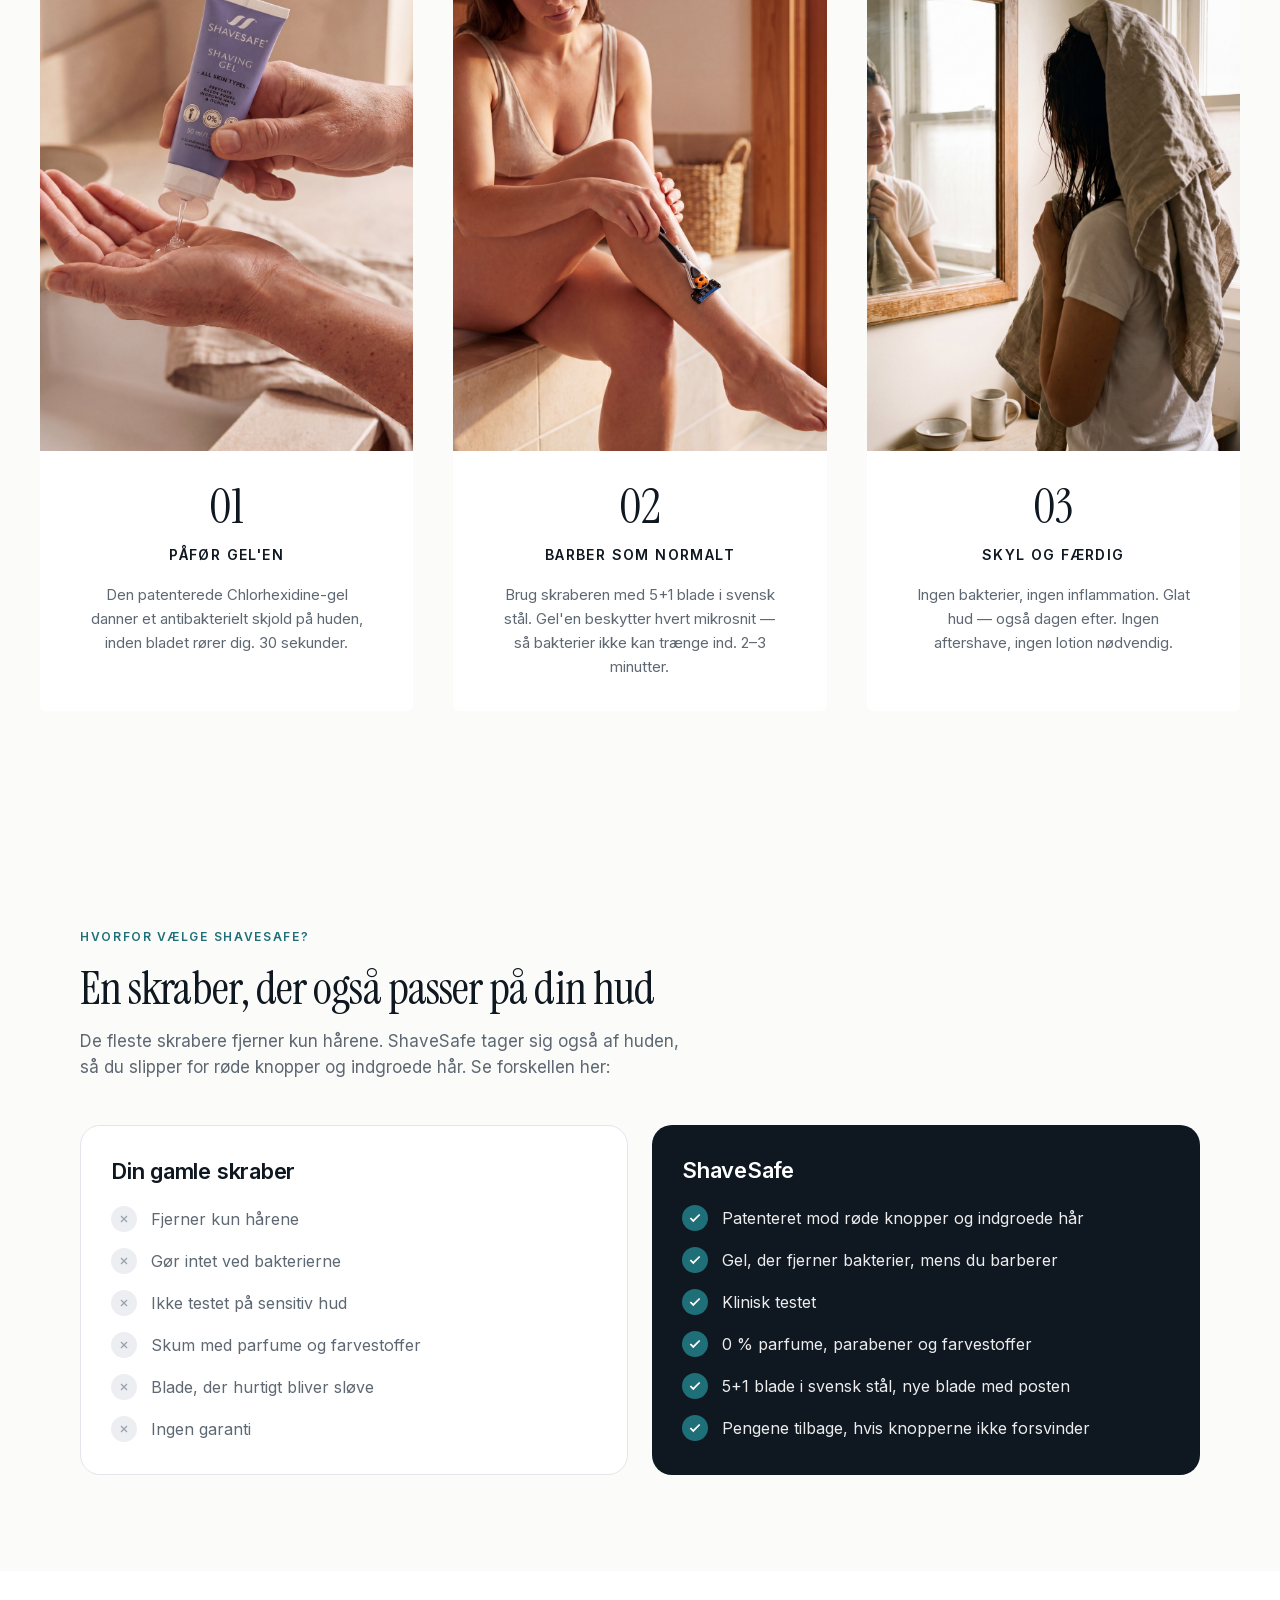
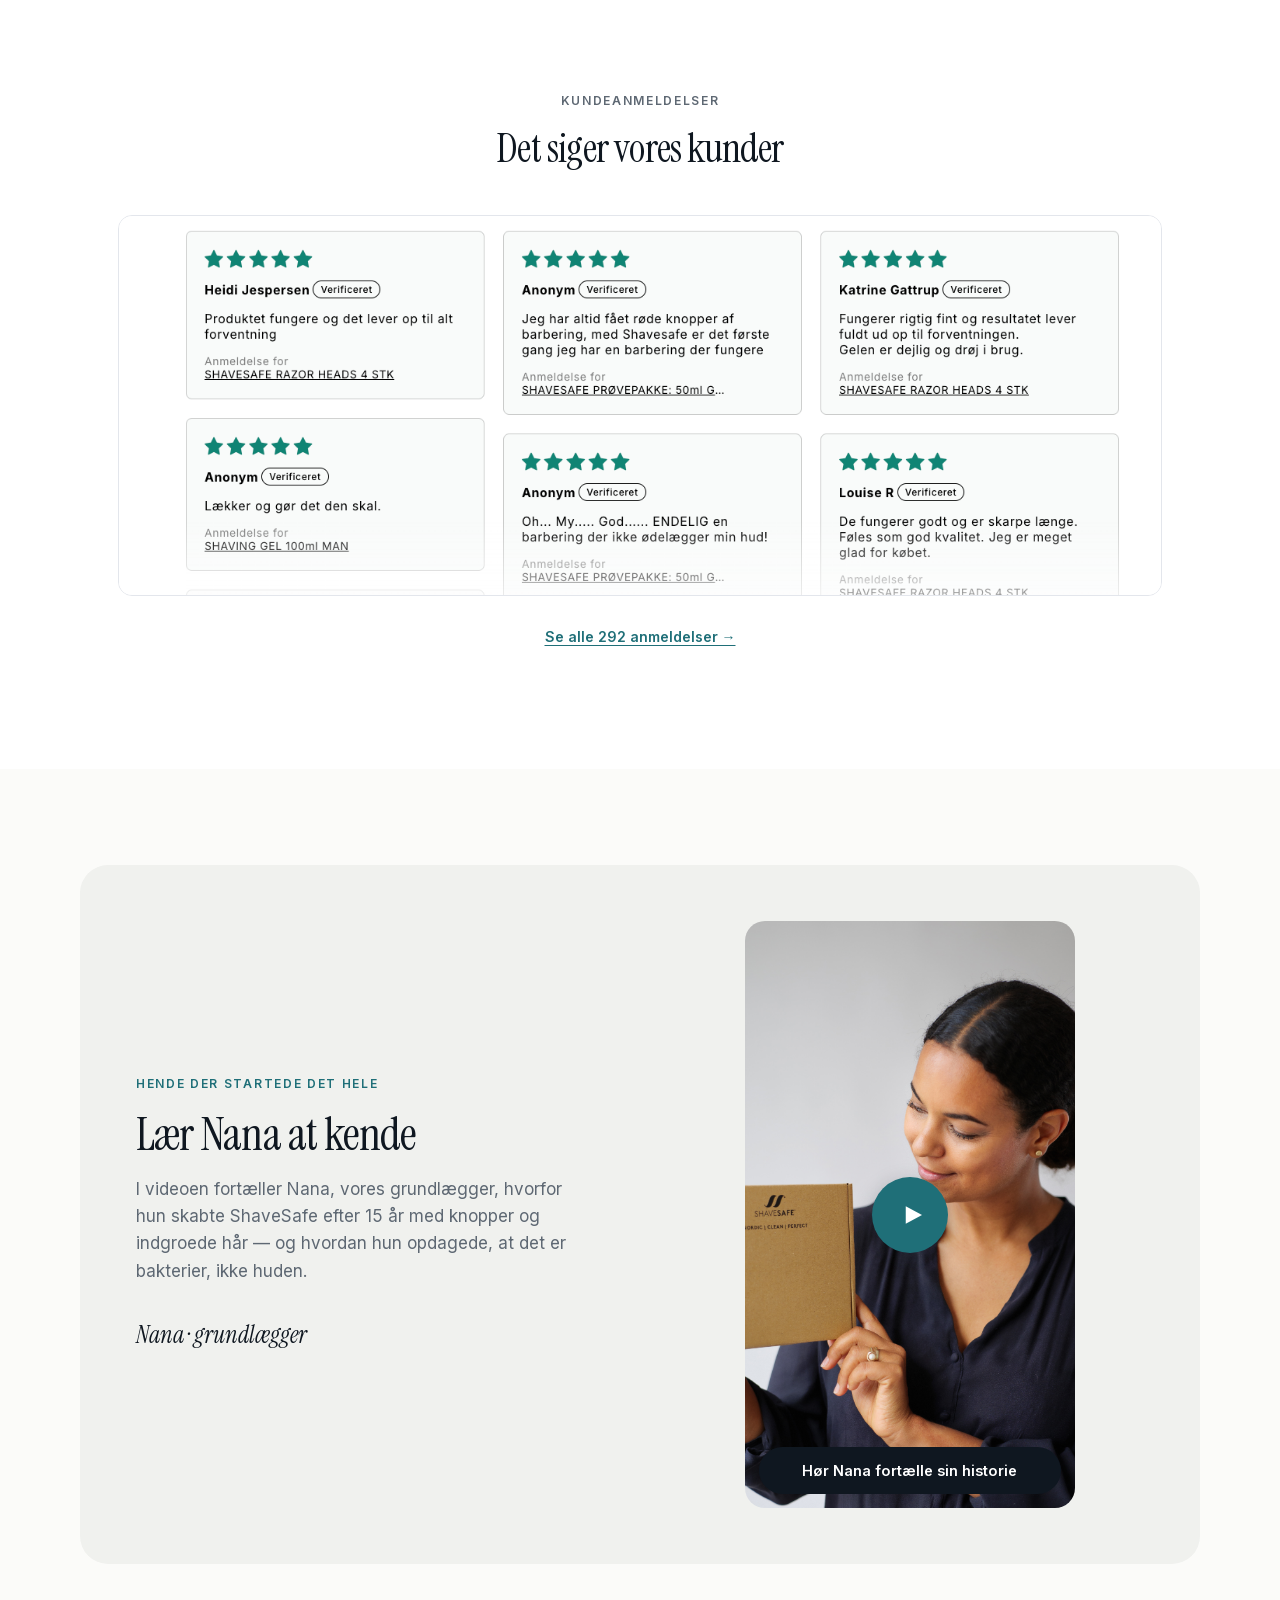
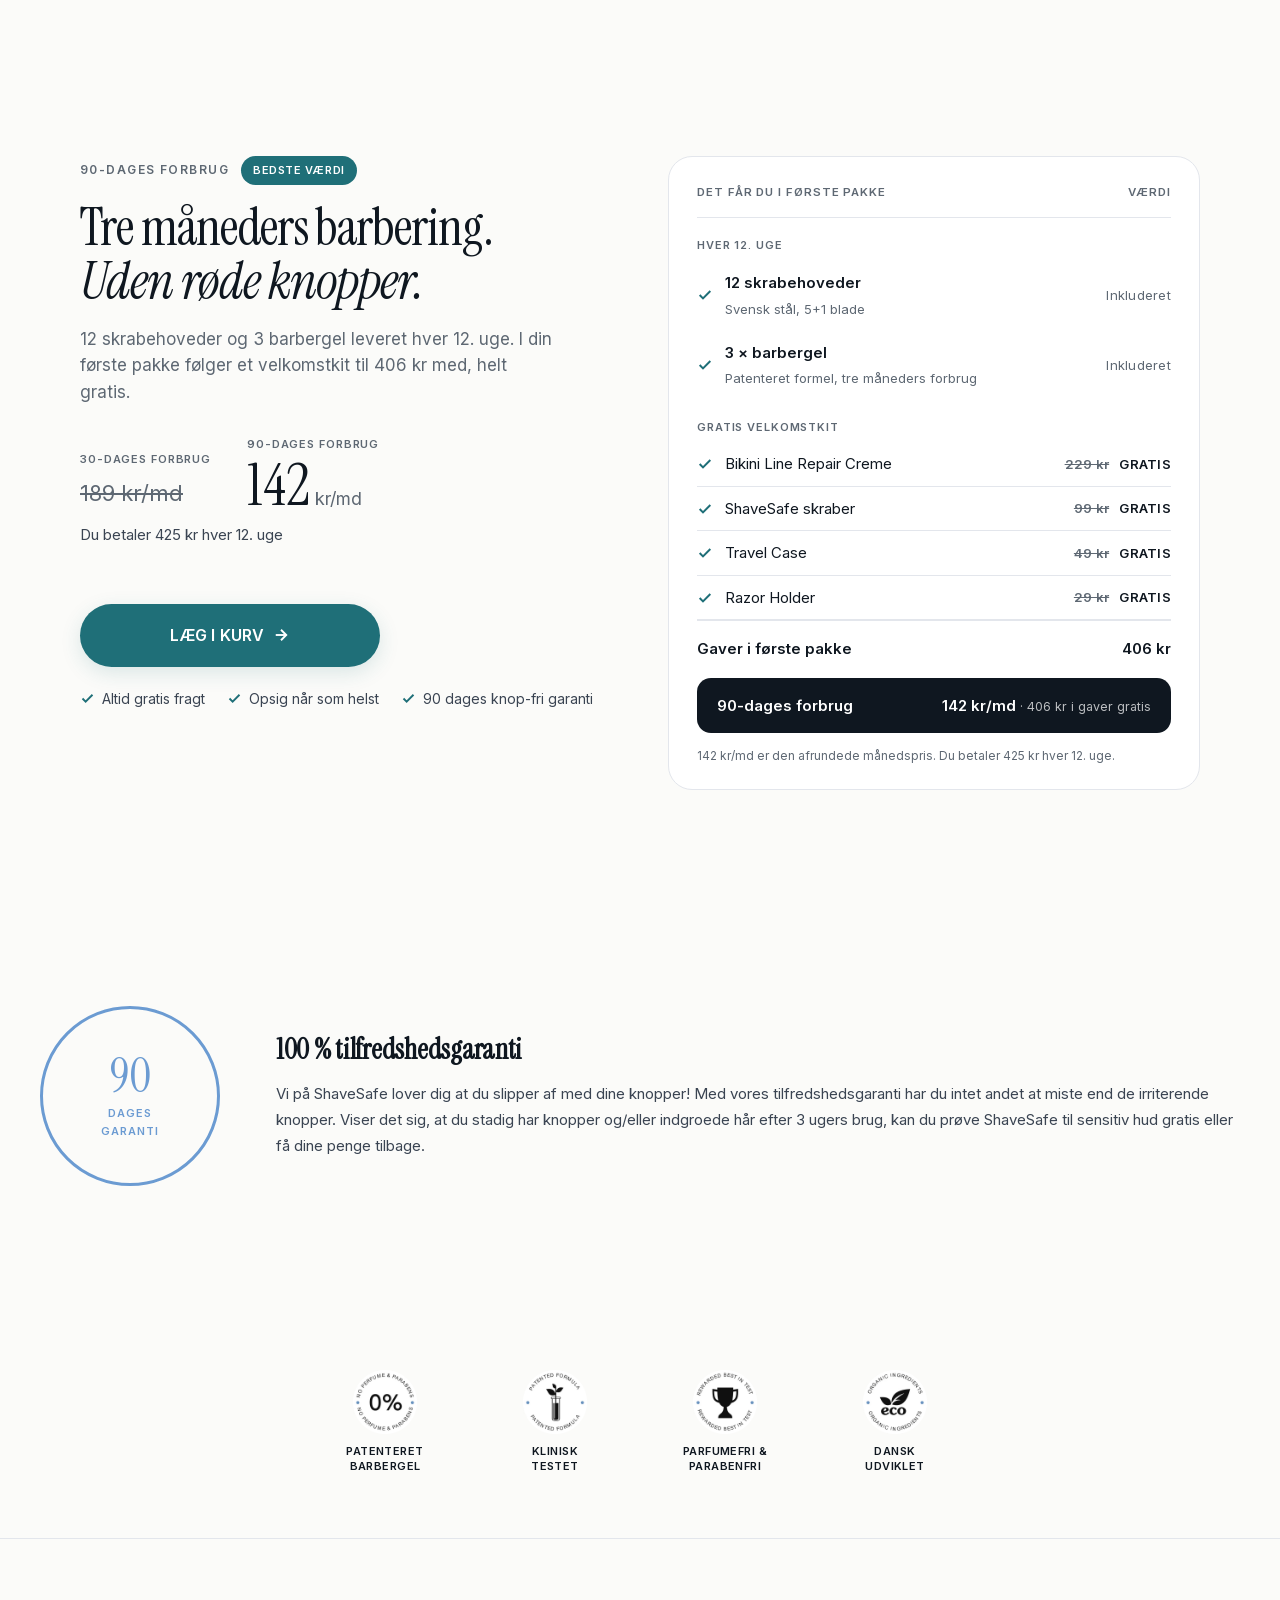
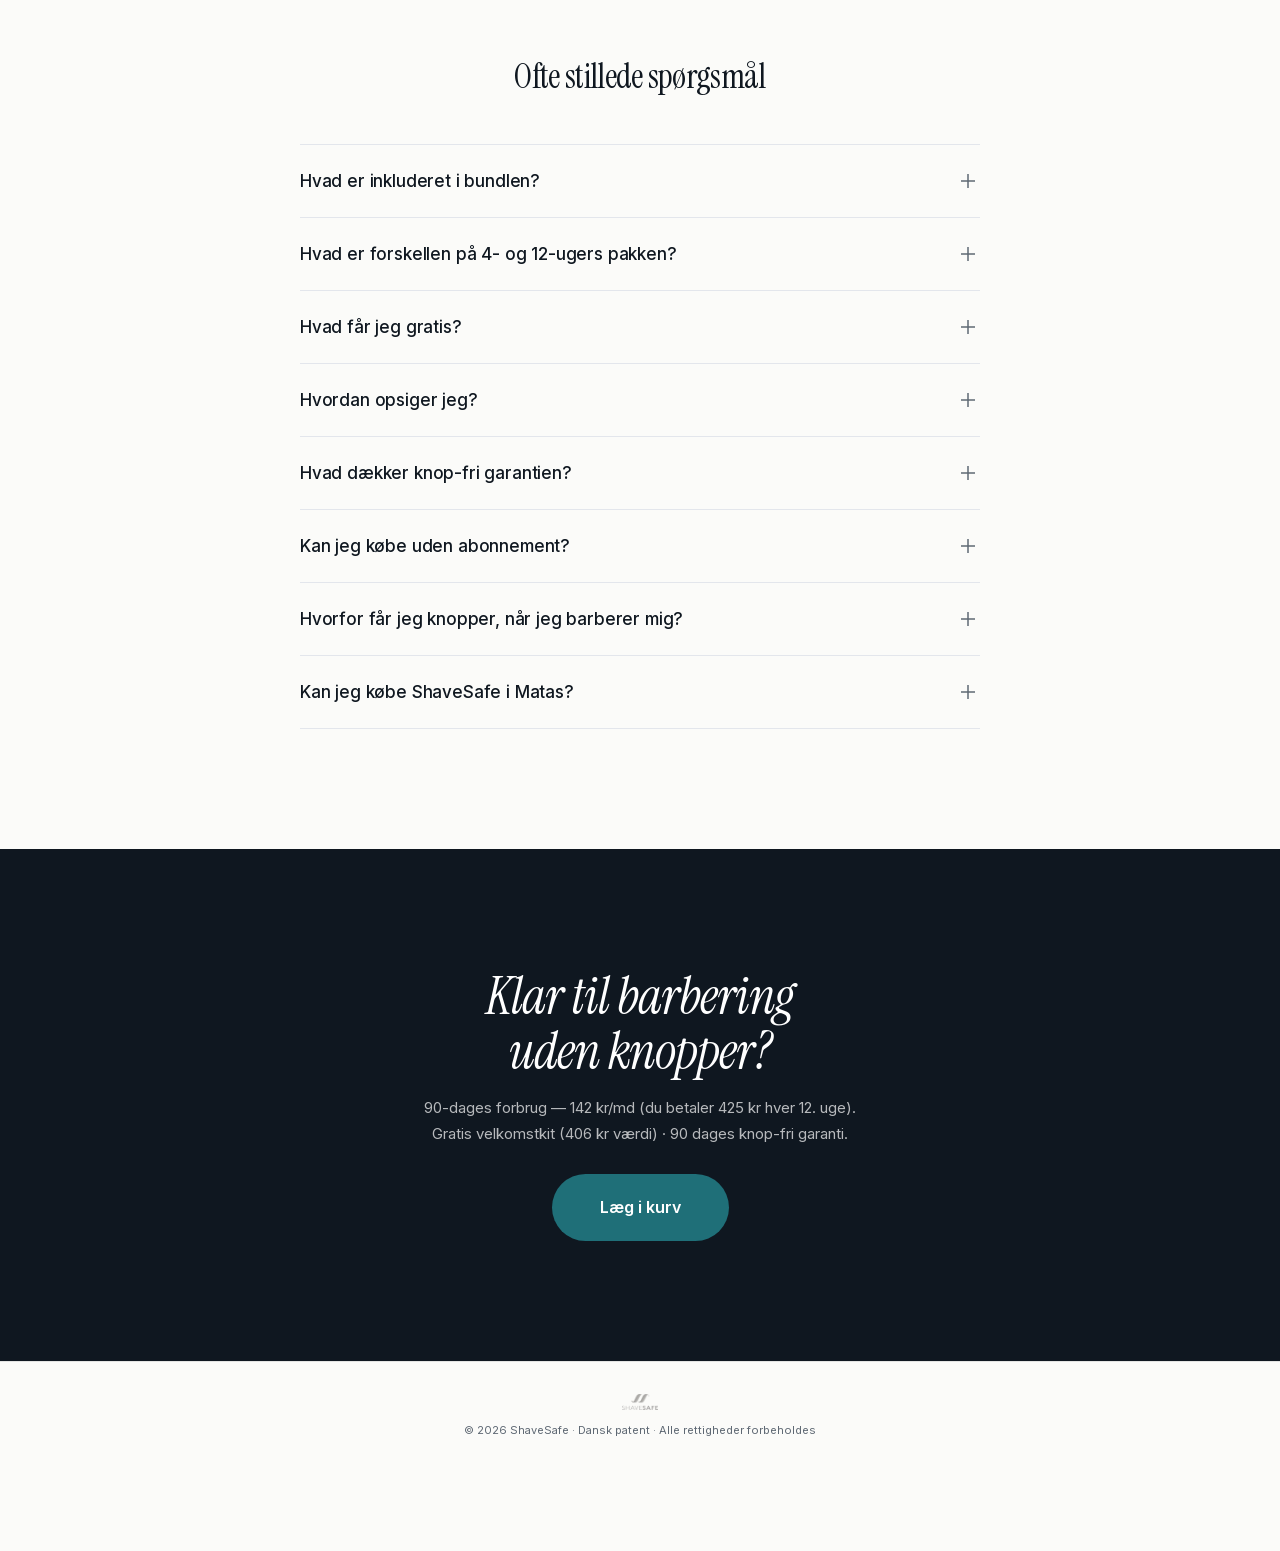
==== commit 377036ed: "LP v2: full nav header, clean video-intro, two-column bundle CTA - Header: replace the logo-only bar" ====
--- a/lp-v2/index.html
+++ b/lp-v2/index.html
@@ -43,7 +43,30 @@
 
   <!-- NAV -->
   <header class="header">
-    <img src="../img/logo-black.avif" alt="ShaveSafe" />
+    <div class="header-inner">
+      <!-- NOTE: nav links point to shavesafe.dk as placeholders — update URLs later. -->
+      <a class="nav-burger" href="https://shavesafe.dk" aria-label="Menu">
+        <svg viewBox="0 0 24 24"><line x1="3" y1="6" x2="21" y2="6"/><line x1="3" y1="12" x2="21" y2="12"/><line x1="3" y1="18" x2="21" y2="18"/></svg>
+      </a>
+      <a class="nav-logo" href="https://shavesafe.dk" aria-label="ShaveSafe forside">
+        <img src="../img/logo-black.avif" alt="ShaveSafe" />
+      </a>
+      <nav class="nav-links" aria-label="Hovedmenu">
+        <a href="https://shavesafe.dk/collections/all">Shop</a>
+        <a href="https://shavesafe.dk/collections/provepakke">Prøvepakke &amp; abonnement</a>
+        <a href="https://shavesafe.dk/blogs/articles">Råd &amp; vejledning</a>
+        <a href="https://shavesafe.dk">Om os</a>
+        <a href="https://shavesafe.dk">Find forhandlere</a>
+        <a href="https://shavesafe.dk">Kontakt</a>
+        <a href="https://shavesafe.dk">Tilfredshedsgaranti</a>
+        <a href="https://shavesafe.dk/account/login">Login</a>
+      </nav>
+      <div class="nav-icons">
+        <a href="https://shavesafe.dk/search" aria-label="Søg"><svg viewBox="0 0 24 24"><circle cx="11" cy="11" r="7"/><line x1="21" y1="21" x2="16.65" y2="16.65"/></svg></a>
+        <a href="https://shavesafe.dk/account" aria-label="Min konto"><svg viewBox="0 0 24 24"><circle cx="12" cy="8" r="4"/><path d="M4 21v-1a6 6 0 016-6h4a6 6 0 016 6v1"/></svg></a>
+        <a class="nav-cart" href="https://shavesafe.dk/cart" aria-label="Indkøbskurv"><svg viewBox="0 0 24 24"><path d="M6 7h12l1 13H5z"/><path d="M9 7a3 3 0 016 0"/></svg><span class="nav-cart-badge">3</span></a>
+      </div>
+    </div>
   </header>
 
   <!-- ══ 2 · TRUST MICRO-BAR ══ -->
@@ -463,64 +486,77 @@
       </div>
     </section>
 
-    <!-- ══ 9 · ORIGIN / NANA ══ -->
-    <section class="story-section">
-      <div class="story-grid reveal">
-        <div class="story-img">
-          <video src="../img/nana-story.mp4" poster="../img/nana-founder.jpg" autoplay muted loop playsinline preload="metadata" aria-label="Nana fortæller historien bag ShaveSafe"></video>
-        </div>
-        <div class="story-text">
+    <!-- ══ 9 · VIDEO INTRO (Lær Nana at kende) ══ -->
+    <section class="video-intro">
+      <div class="vi-card reveal">
+        <div class="vi-text">
           <div class="section-eyebrow">Hende der startede det hele</div>
-          <h2>Nana kæmpede med det i 15 år. Så fandt hun ud af hvorfor.</h2>
-          <p>ShaveSafe startede ikke i et laboratorium. Det startede i et badeværelse — med Nana, vores grundlægger, der var træt af at være den kvinde, der altid sagde nej til bikini.</p>
-          <p>Efter 15 år med indgroede hår, knopper og “sensitive skin” produkter der ikke virkede, besluttede Nana at finde ud af hvorfor. Hun gravede ned i forskning, samarbejdede med danske dermatologer, og opdagede hvad ingen af de store brands talte om:</p>
-          <p class="founder-highlight">Det er bakterier, ikke huden.</p>
-          <p>Sammen med et team af formulatorer udviklede hun det første barberingsprodukt med en patenteret Chlorhexidine-formel — en antibakteriel teknologi, klinisk testet og fremstillet i Danmark.</p>
-          <p class="founder-personal">I dag svarer Nana stadig personligt på beskeder fra kunder.</p>
-        </div>
-      </div>
-    </section>
-
-    <!-- ══ 10a · PRODUCT BOX (bundle / 90-dages forbrug) ══ -->
-    <section class="product-section">
-      <div class="product-box reveal">
-        <div class="product-savings-pill">90-dages forbrug · bedste værdi</div>
-        <div class="product-hero-img">
-          <img src="../img/offer-hero.jpg" alt="ShaveSafe bundle med gratis velkomstkit" />
-        </div>
-        <div class="section-eyebrow">Bundlen</div>
-        <h2>90-dages forbrug</h2>
-        <p class="product-sub">Tre måneders barbering — leveret hver 12. uge.</p>
-
-        <div class="product-items-visual">
-          <div class="product-visual-item">
-            <img src="../img/blade-closeup-numbered.jpg" alt="12 skrabehoveder" />
-            <div class="pv-name">12 skrabehoveder</div>
-            <div class="pv-desc">Svensk stål, 5+1 blade. Et friskt hoved til hver barbering.</div>
-          </div>
-          <div class="product-visual-item">
-            <img src="../img/gel-product-50ml.png" alt="3 gel" />
-            <div class="pv-name">3 × barbergel</div>
-            <div class="pv-desc">Patenteret Chlorhexidine-formel — tre måneders forbrug.</div>
-          </div>
-          <div class="product-visual-item">
-            <img src="../img/gift-bikini-repair.png" alt="Gratis velkomstkit" />
-            <div class="pv-name">Gratis velkomstkit</div>
-            <div class="pv-desc">406 kr værdi — følger med din første pakke.</div>
-          </div>
-        </div>
-
-        <div class="product-price-row">
-          <span class="product-price">142<span class="unit"> kr/md</span></span>
-        </div>
-        <div class="product-billed">du betaler 425 kr hver 12. uge</div>
-        <div class="product-savings">Gratis velkomstkit (406 kr værdi) · 90 dages knop-fri garanti</div>
-
-        <a href="https://shavesafe.dk/collections/provepakke?tier=12uger" class="cta-btn">
-          Læg i kurv
-          <svg viewBox="0 0 24 24"><line x1="5" y1="12" x2="19" y2="12"/><polyline points="12 5 19 12 12 19"/></svg>
-        </a>
-        <p class="product-note">12 skrabehoveder + 3 gel hver 12. uge · Altid gratis fragt · Opsig når som helst</p>
+          <h2>Lær Nana at kende</h2>
+          <p class="vi-sub">I videoen fortæller Nana, vores grundlægger, hvorfor hun skabte ShaveSafe efter 15 år med knopper og indgroede hår — og hvordan hun opdagede, at det er bakterier, ikke huden.</p>
+          <p class="vi-sign">Nana · grundlægger</p>
+        </div>
+        <div class="vi-media">
+          <div class="vi-player" id="viPlayer">
+            <video id="viVideo" src="../img/nana-story.mp4" poster="../img/nana-founder.jpg" playsinline preload="metadata"></video>
+            <button class="vi-play" type="button" aria-label="Afspil video">
+              <svg viewBox="0 0 24 24"><polygon points="7 5 20 12 7 19 7 5"/></svg>
+            </button>
+            <button class="vi-cta" type="button">Hør Nana fortælle sin historie</button>
+          </div>
+        </div>
+      </div>
+    </section>
+
+    <!-- ══ 10a · BUNDLE CTA (two-column, 4YfRKc) ══ -->
+    <section class="bundle-cta">
+      <div class="bundle-inner">
+        <div class="bundle-left reveal">
+          <div class="bundle-eyebrow"><span>90-dages forbrug</span><span class="bundle-badge">Bedste værdi</span></div>
+          <h2>Tre måneders barbering.<br/><em>Uden røde knopper.</em></h2>
+          <p class="bundle-sub">12 skrabehoveder og 3 barbergel leveret hver 12. uge. I din første pakke følger et velkomstkit til 406 kr med, helt gratis.</p>
+          <div class="bundle-price">
+            <div class="bp-old">
+              <span class="bp-label">30-dages forbrug</span>
+              <span class="bp-old-amt">189 kr/md</span>
+            </div>
+            <div class="bp-new">
+              <span class="bp-label">90-dages forbrug</span>
+              <span class="bp-amt">142<span class="bp-unit"> kr/md</span></span>
+            </div>
+          </div>
+          <div class="bundle-billed">Du betaler 425 kr hver 12. uge</div>
+          <a href="https://shavesafe.dk/collections/provepakke?tier=12uger" class="cta-btn">LÆG I KURV
+            <svg viewBox="0 0 24 24"><line x1="5" y1="12" x2="19" y2="12"/><polyline points="12 5 19 12 12 19"/></svg>
+          </a>
+          <ul class="bundle-checks">
+            <li><svg viewBox="0 0 24 24"><polyline points="20 6 9 17 4 12"/></svg> Altid gratis fragt</li>
+            <li><svg viewBox="0 0 24 24"><polyline points="20 6 9 17 4 12"/></svg> Opsig når som helst</li>
+            <li><svg viewBox="0 0 24 24"><polyline points="20 6 9 17 4 12"/></svg> 90 dages knop-fri garanti</li>
+          </ul>
+        </div>
+
+        <div class="bundle-right reveal reveal-d1">
+          <div class="br-head"><span>Det får du i første pakke</span><span>Værdi</span></div>
+          <div class="br-group-label">Hver 12. uge</div>
+          <div class="br-row">
+            <svg viewBox="0 0 24 24"><polyline points="20 6 9 17 4 12"/></svg>
+            <div class="br-name"><strong>12 skrabehoveder</strong><span>Svensk stål, 5+1 blade</span></div>
+            <span class="br-val incl">Inkluderet</span>
+          </div>
+          <div class="br-row">
+            <svg viewBox="0 0 24 24"><polyline points="20 6 9 17 4 12"/></svg>
+            <div class="br-name"><strong>3 × barbergel</strong><span>Patenteret formel, tre måneders forbrug</span></div>
+            <span class="br-val incl">Inkluderet</span>
+          </div>
+          <div class="br-group-label">Gratis velkomstkit</div>
+          <div class="br-row gift"><svg viewBox="0 0 24 24"><polyline points="20 6 9 17 4 12"/></svg><span class="br-gname">Bikini Line Repair Creme</span><span class="br-val"><s>229 kr</s> GRATIS</span></div>
+          <div class="br-row gift"><svg viewBox="0 0 24 24"><polyline points="20 6 9 17 4 12"/></svg><span class="br-gname">ShaveSafe skraber</span><span class="br-val"><s>99 kr</s> GRATIS</span></div>
+          <div class="br-row gift"><svg viewBox="0 0 24 24"><polyline points="20 6 9 17 4 12"/></svg><span class="br-gname">Travel Case</span><span class="br-val"><s>49 kr</s> GRATIS</span></div>
+          <div class="br-row gift"><svg viewBox="0 0 24 24"><polyline points="20 6 9 17 4 12"/></svg><span class="br-gname">Razor Holder</span><span class="br-val"><s>29 kr</s> GRATIS</span></div>
+          <div class="br-total"><span>Gaver i første pakke</span><span>406 kr</span></div>
+          <div class="br-summary"><span class="brs-name">90-dages forbrug</span><span class="brs-price">142 kr/md<span class="brs-sub"> · 406 kr i gaver gratis</span></span></div>
+          <p class="br-fine">142 kr/md er den afrundede månedspris. Du betaler 425 kr hver 12. uge.</p>
+        </div>
       </div>
     </section>
 
--- a/lp-v2/styles.css
+++ b/lp-v2/styles.css
@@ -106,11 +106,40 @@
 
 /* ── NAV ── */
 .header {
-  padding: 16px 24px; display: flex; justify-content: center;
-  border-bottom: 1px solid var(--line); background: var(--bg);
+  padding: 0 24px; border-bottom: 1px solid var(--line); background: var(--bg);
   position: sticky; top: 0; z-index: 50;
 }
-.header img { height: 18px; }
+.header-inner {
+  max-width: var(--max); margin: 0 auto; min-height: 66px;
+  display: flex; align-items: center; gap: 28px;
+}
+.nav-logo { flex-shrink: 0; display: inline-flex; }
+.nav-logo img { height: 24px; display: block; }
+.nav-links { display: flex; align-items: center; gap: 24px; flex: 1; }
+.nav-links a {
+  font-family: var(--sans); font-size: 15px; font-weight: 500; color: var(--ink);
+  text-decoration: none; white-space: nowrap; transition: color .15s;
+}
+.nav-links a:hover { color: var(--teal); }
+.nav-icons { display: flex; align-items: center; gap: 18px; margin-left: auto; }
+.nav-icons a { color: var(--ink); display: inline-flex; transition: color .15s; }
+.nav-icons a:hover { color: var(--teal); }
+.nav-icons svg { width: 20px; height: 20px; stroke: currentColor; stroke-width: 1.6; fill: none; stroke-linecap: round; stroke-linejoin: round; }
+.nav-cart { position: relative; }
+.nav-cart-badge {
+  position: absolute; top: -6px; right: -8px; background: var(--teal); color: #fff;
+  font-family: var(--sans); font-size: 10px; font-weight: 700; line-height: 1;
+  min-width: 16px; height: 16px; padding: 0 4px; border-radius: 50px;
+  display: flex; align-items: center; justify-content: center;
+}
+.nav-burger { display: none; color: var(--ink); }
+.nav-burger svg { width: 24px; height: 24px; stroke: currentColor; stroke-width: 1.8; fill: none; stroke-linecap: round; }
+@media (max-width: 1080px) {
+  .nav-links { display: none; }
+  .nav-burger { display: inline-flex; }
+  .nav-logo { margin: 0 auto; }           /* centre logo between burger and icons */
+  .header-inner { gap: 12px; min-height: 58px; }
+}
 
 /* =============================================================
    2 · TRUST MICRO-BAR  (seals)
--- a/lp-v2/store.css
+++ b/lp-v2/store.css
@@ -909,3 +909,79 @@
 .store .c2-x svg { width: 12px; height: 12px; stroke: #9AA3AD; stroke-width: 2.5; fill: none; }
 .store .c2-check { background: var(--accent); }
 .store .c2-check svg { width: 14px; height: 14px; stroke: #fff; stroke-width: 3; fill: none; }
+
+/* ── Video intro (Lær Nana at kende — play button, 9:16, no autoplay) ── */
+.store .video-intro { padding: 96px 24px; background: var(--light); }
+@media (max-width: 820px) { .store .video-intro { padding: 56px 18px; } }
+.store .vi-card {
+  max-width: 1120px; margin: 0 auto; background: var(--cream); border-radius: 28px;
+  padding: 56px; display: grid; grid-template-columns: 1.05fr 1fr; gap: 48px; align-items: center;
+}
+@media (max-width: 820px) { .store .vi-card { grid-template-columns: 1fr; gap: 32px; padding: 28px; } }
+.store .vi-text .section-eyebrow { color: var(--accent); }
+.store .vi-text h2 { font-size: clamp(30px, 4vw, 46px); line-height: 1.08; margin: 10px 0 16px; }
+.store .vi-sub { font-size: 17px; line-height: 1.6; color: var(--muted); max-width: 440px; }
+.store .vi-sign { font-family: var(--serif); font-style: italic; font-size: 24px; color: var(--ink); margin-top: 30px; }
+.store .vi-player {
+  position: relative; width: 100%; max-width: 330px; margin: 0 auto; aspect-ratio: 9/16;
+  border-radius: 20px; overflow: hidden; background: #000;
+}
+.store .vi-player video { width: 100%; height: 100%; object-fit: cover; display: block; }
+.store .vi-play {
+  position: absolute; top: 50%; left: 50%; transform: translate(-50%,-50%);
+  width: 76px; height: 76px; border-radius: 50%; background: var(--accent); border: none; cursor: pointer;
+  display: flex; align-items: center; justify-content: center; transition: transform .2s, opacity .2s;
+  box-shadow: 0 6px 20px rgba(15,23,32,.25);
+}
+.store .vi-play svg { width: 30px; height: 30px; fill: #fff; margin-left: 4px; }
+.store .vi-play:hover { transform: translate(-50%,-50%) scale(1.06); }
+.store .vi-cta {
+  position: absolute; left: 14px; right: 14px; bottom: 14px; background: var(--navy); color: #fff; border: none;
+  border-radius: 50px; padding: 15px 18px; font-family: var(--sans); font-size: 14.5px; font-weight: 600; cursor: pointer;
+  transition: opacity .2s;
+}
+.store .vi-player.playing .vi-play, .store .vi-player.playing .vi-cta { opacity: 0; pointer-events: none; }
+
+/* ── Bundle CTA (two-column offer, 4YfRKc) ── */
+.store .bundle-cta { padding: 96px 24px; background: var(--light); }
+@media (max-width: 880px) { .store .bundle-cta { padding: 56px 20px; } }
+.store .bundle-inner { max-width: 1120px; margin: 0 auto; display: grid; grid-template-columns: 1fr 1fr; gap: 56px; align-items: start; }
+@media (max-width: 880px) { .store .bundle-inner { grid-template-columns: 1fr; gap: 36px; } }
+/* left */
+.store .bundle-eyebrow { display: flex; align-items: center; gap: 12px; }
+.store .bundle-eyebrow > span:first-child { font-size: 12px; font-weight: 700; text-transform: uppercase; letter-spacing: .12em; color: var(--muted); }
+.store .bundle-badge { font-size: 11px; font-weight: 700; text-transform: uppercase; letter-spacing: .05em; color: #fff; background: var(--accent); border-radius: 50px; padding: 5px 12px; }
+.store .bundle-left h2 { font-size: clamp(34px, 5vw, 52px); line-height: 1.05; margin: 16px 0; }
+.store .bundle-left h2 em { font-style: italic; }
+.store .bundle-sub { font-size: 17px; line-height: 1.55; color: var(--muted); max-width: 480px; margin-bottom: 30px; }
+.store .bundle-price { display: flex; align-items: flex-end; gap: 36px; margin-bottom: 10px; }
+.store .bp-label { display: block; font-size: 11px; font-weight: 700; text-transform: uppercase; letter-spacing: .08em; color: var(--muted); margin-bottom: 6px; }
+.store .bp-old-amt { font-size: 22px; color: var(--muted); text-decoration: line-through; }
+.store .bp-amt { font-family: var(--serif); font-size: 58px; line-height: .9; color: var(--ink); }
+.store .bp-unit { font-family: var(--sans); font-size: 18px; color: var(--muted); }
+.store .bundle-billed { font-size: 15px; color: var(--body); margin-bottom: 24px; }
+.store .bundle-left .cta-btn { max-width: 300px; }
+.store .bundle-checks { list-style: none; display: flex; flex-wrap: wrap; gap: 10px 22px; margin: 20px 0 0; padding: 0; }
+.store .bundle-checks li { display: flex; align-items: center; gap: 7px; font-size: 14px; color: var(--body); }
+.store .bundle-checks svg { width: 15px; height: 15px; stroke: var(--accent); stroke-width: 3; fill: none; }
+/* right card */
+.store .bundle-right { border: 1px solid var(--border); border-radius: 24px; padding: 26px 28px 24px; background: var(--white); }
+.store .br-head { display: flex; justify-content: space-between; font-size: 11.5px; font-weight: 700; text-transform: uppercase; letter-spacing: .08em; color: var(--muted); padding-bottom: 14px; border-bottom: 1px solid var(--border); }
+.store .br-group-label { font-size: 11px; font-weight: 700; text-transform: uppercase; letter-spacing: .08em; color: var(--muted); margin: 18px 0 6px; }
+.store .br-row { display: flex; align-items: center; gap: 12px; padding: 10px 0; }
+.store .br-row svg { width: 16px; height: 16px; stroke: var(--accent); stroke-width: 3; fill: none; flex-shrink: 0; }
+.store .br-name { flex: 1; display: flex; flex-direction: column; gap: 2px; }
+.store .br-name strong { font-size: 15px; color: var(--ink); font-weight: 600; }
+.store .br-name span { font-size: 13px; color: var(--muted); }
+.store .br-gname { flex: 1; font-size: 15px; color: var(--ink); }
+.store .br-val { font-size: 13px; color: var(--muted); white-space: nowrap; letter-spacing: .02em; }
+.store .br-val s { color: var(--muted); margin-right: 7px; }
+.store .br-row.gift { padding: 9px 0; border-bottom: 1px solid var(--border); }
+.store .br-row.gift .br-val { font-weight: 700; color: var(--ink); }
+.store .br-row.gift:last-of-type { border-bottom: none; }
+.store .br-total { display: flex; justify-content: space-between; align-items: center; padding: 15px 0 12px; font-weight: 700; color: var(--ink); font-size: 15px; border-top: 1px solid var(--border); }
+.store .br-summary { display: flex; justify-content: space-between; align-items: center; background: var(--navy); color: #fff; border-radius: 14px; padding: 15px 20px; margin-top: 4px; gap: 10px; }
+.store .brs-name { font-weight: 700; font-size: 15px; }
+.store .brs-price { font-weight: 700; font-size: 15px; white-space: nowrap; }
+.store .brs-sub { font-weight: 400; opacity: .72; font-size: 12.5px; }
+.store .br-fine { font-size: 12px; color: var(--muted); margin-top: 14px; line-height: 1.5; }
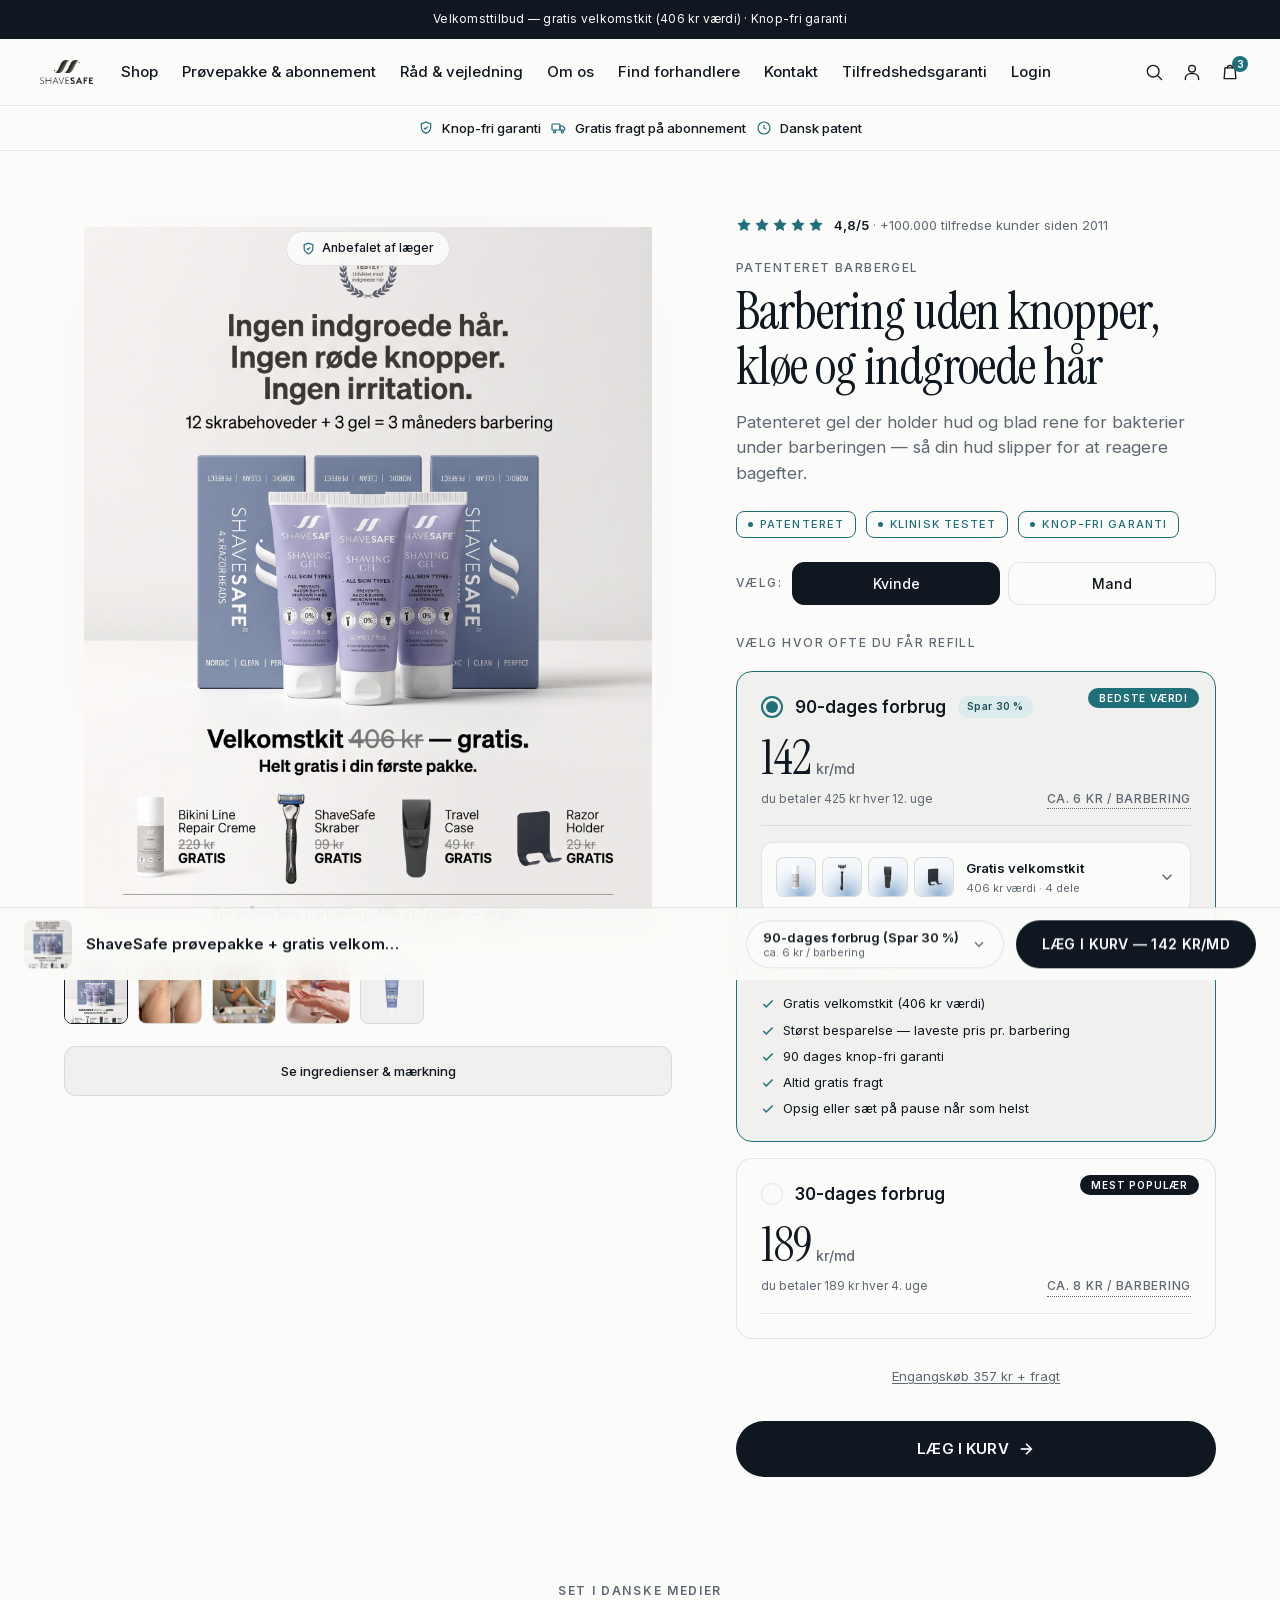
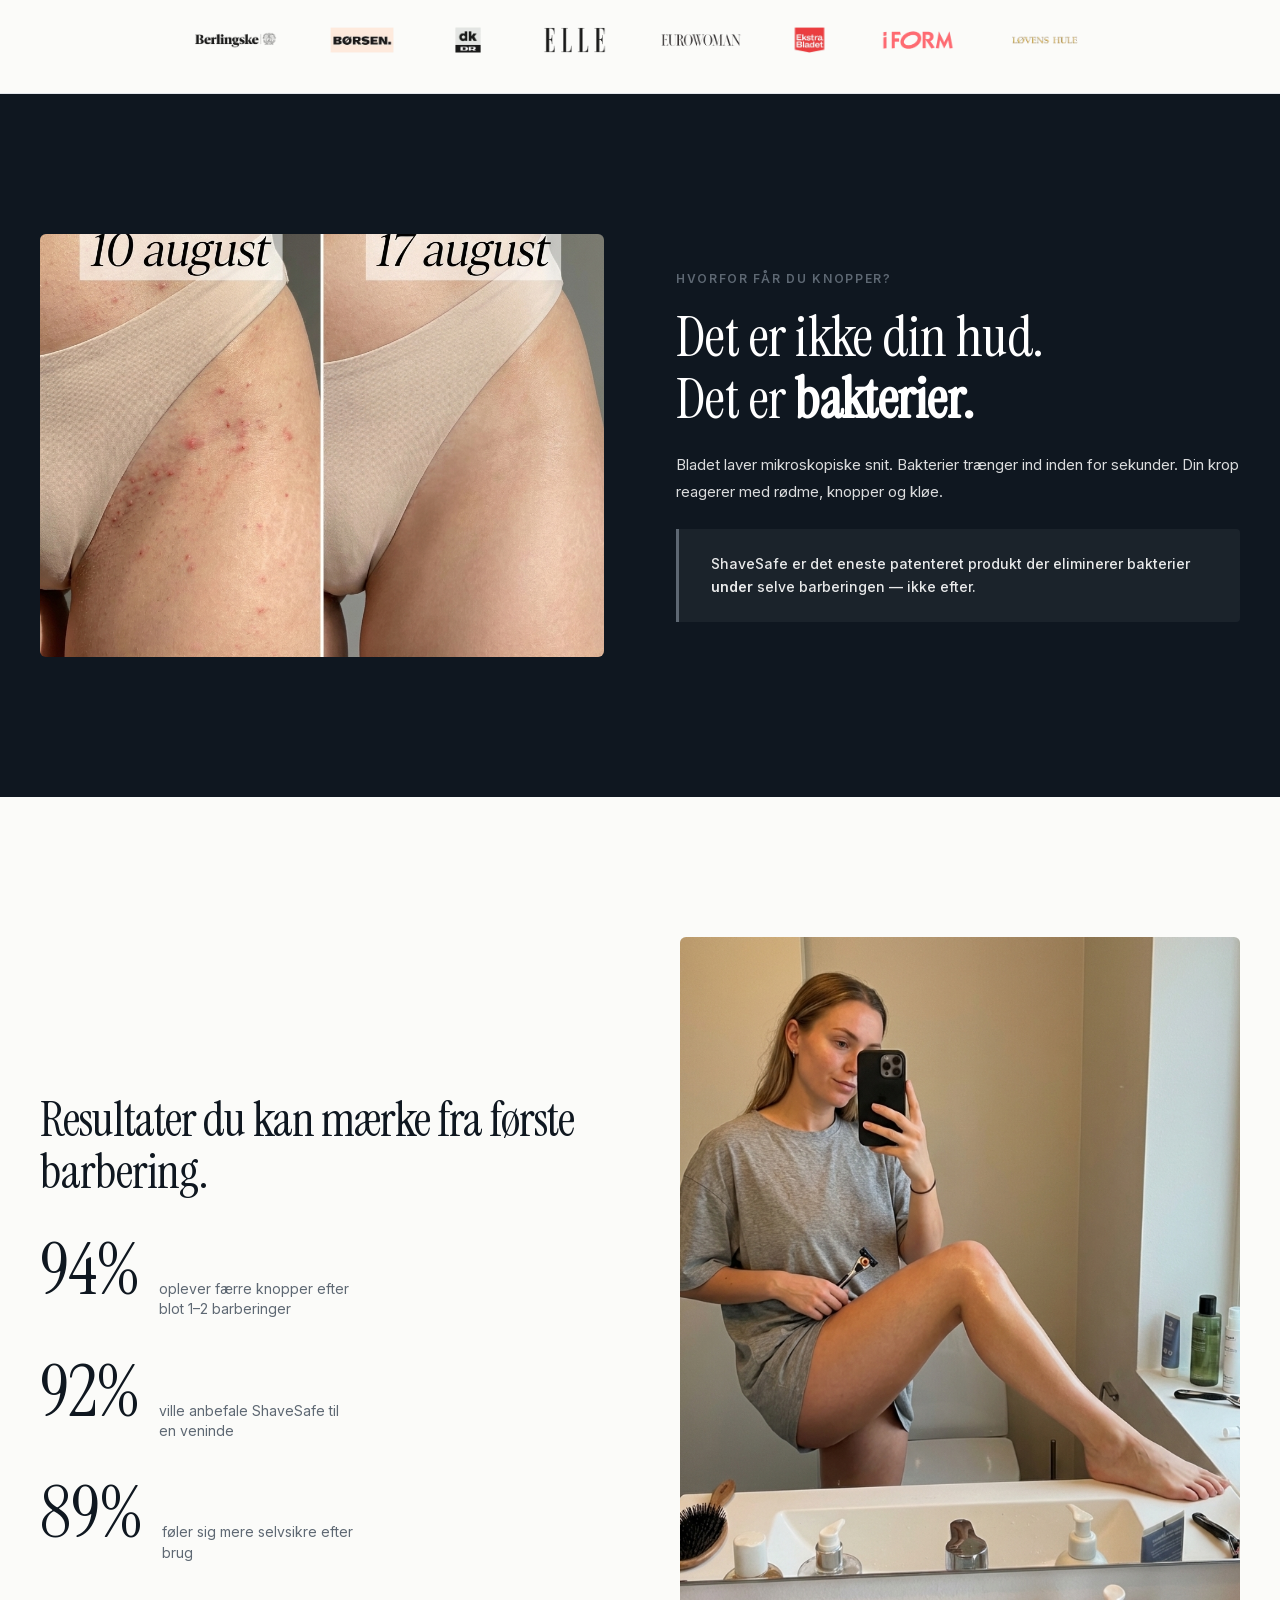
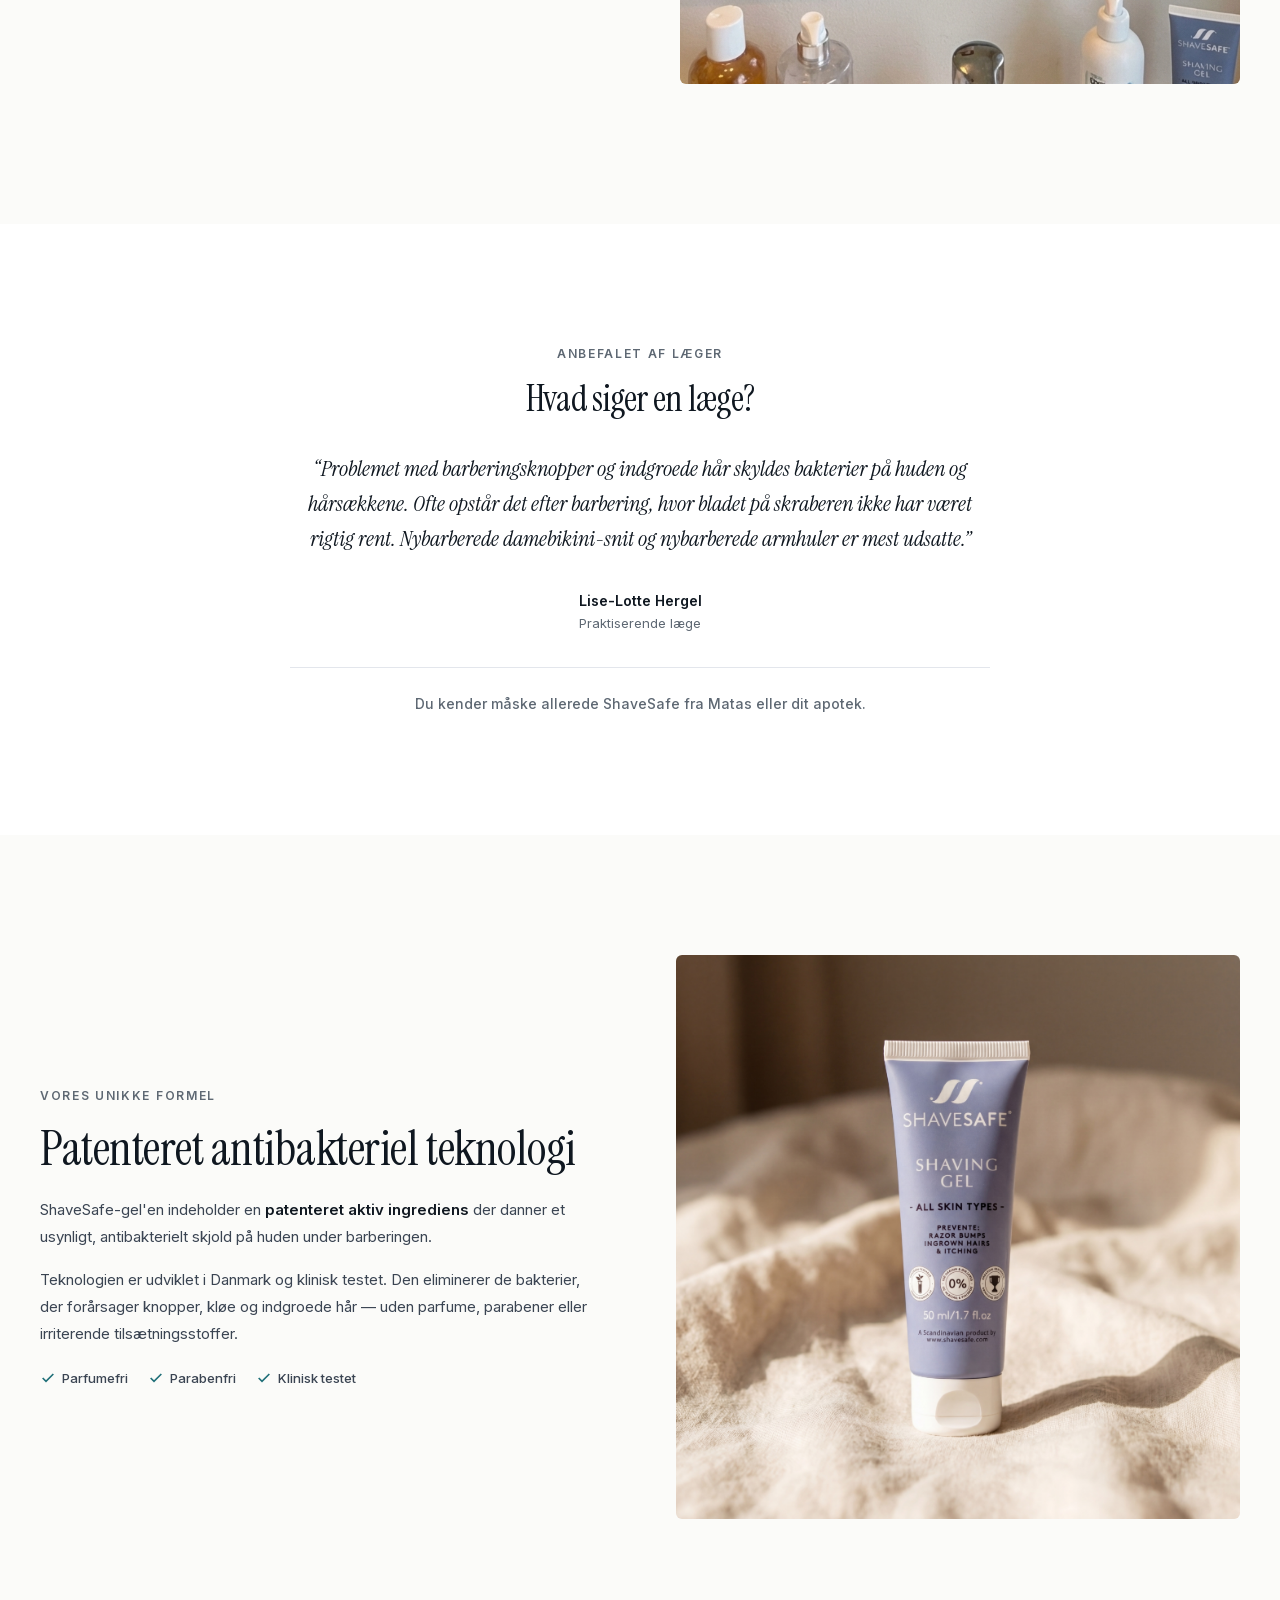
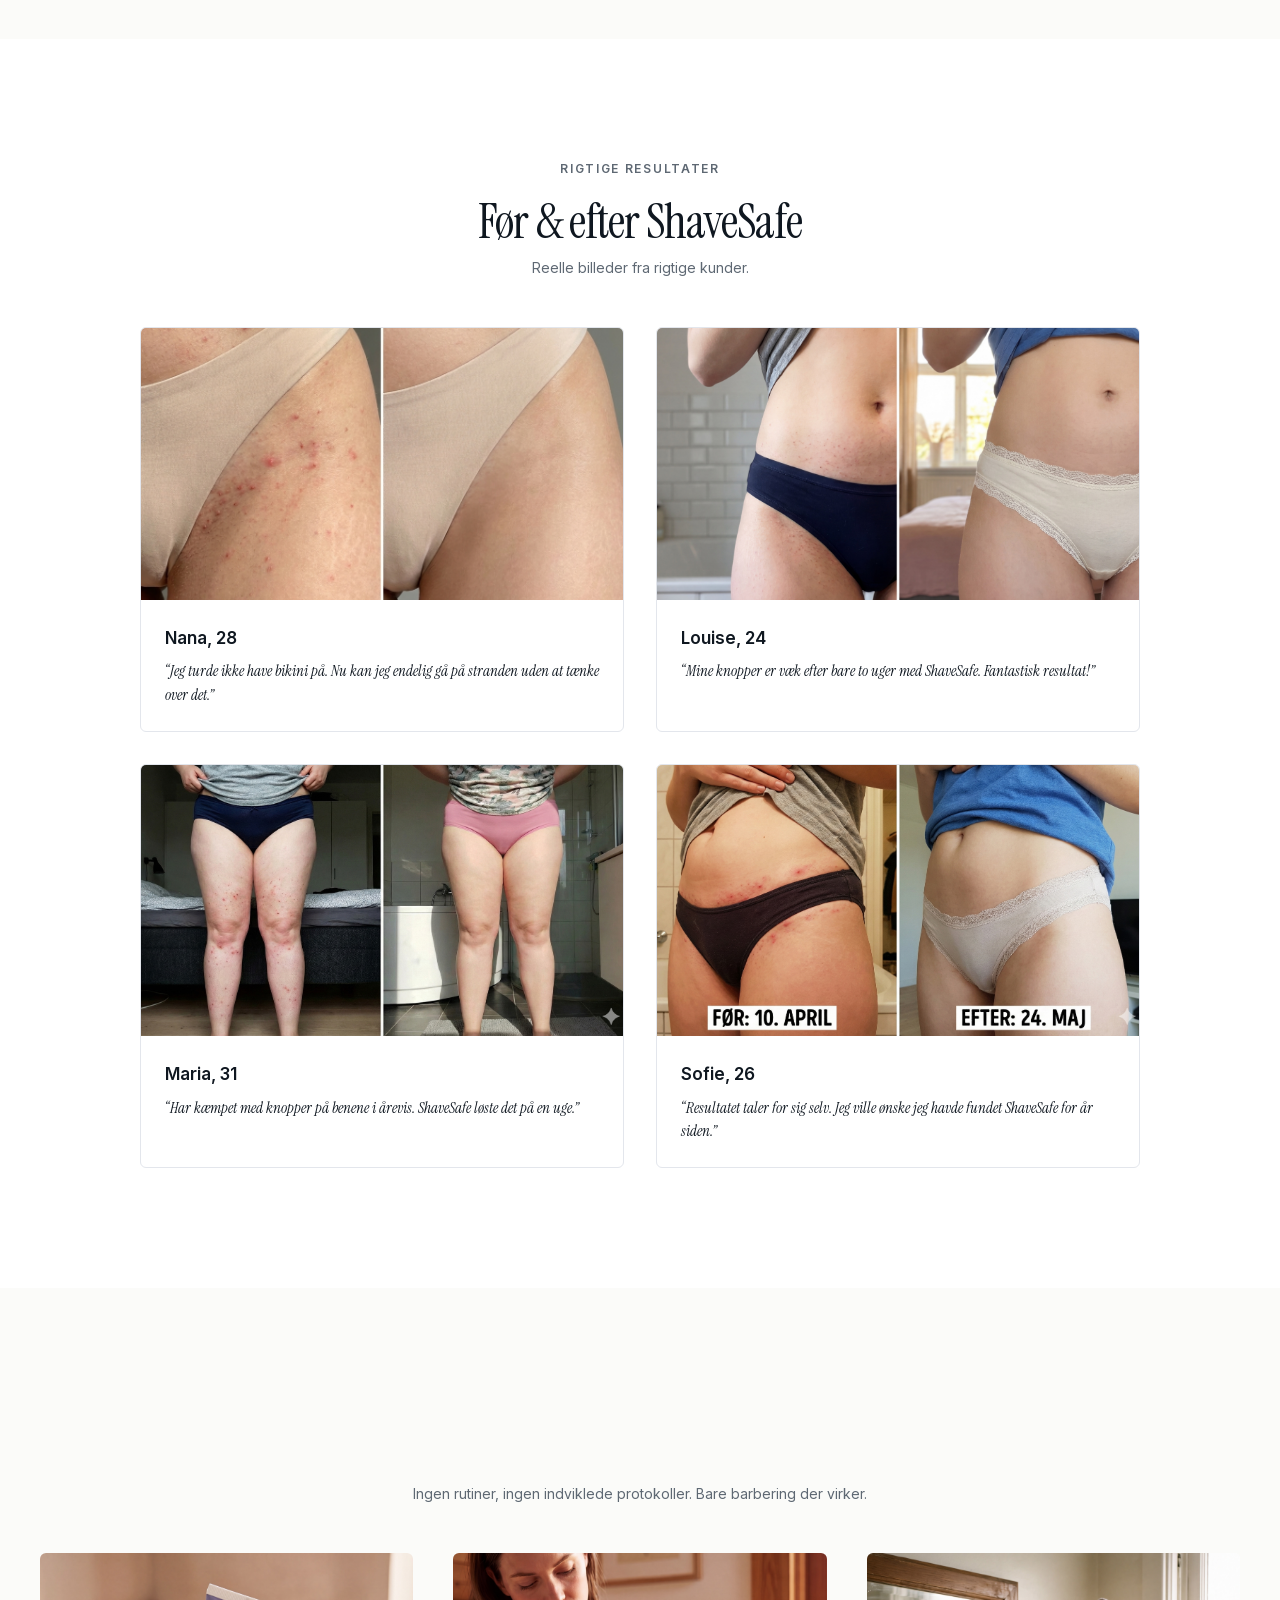
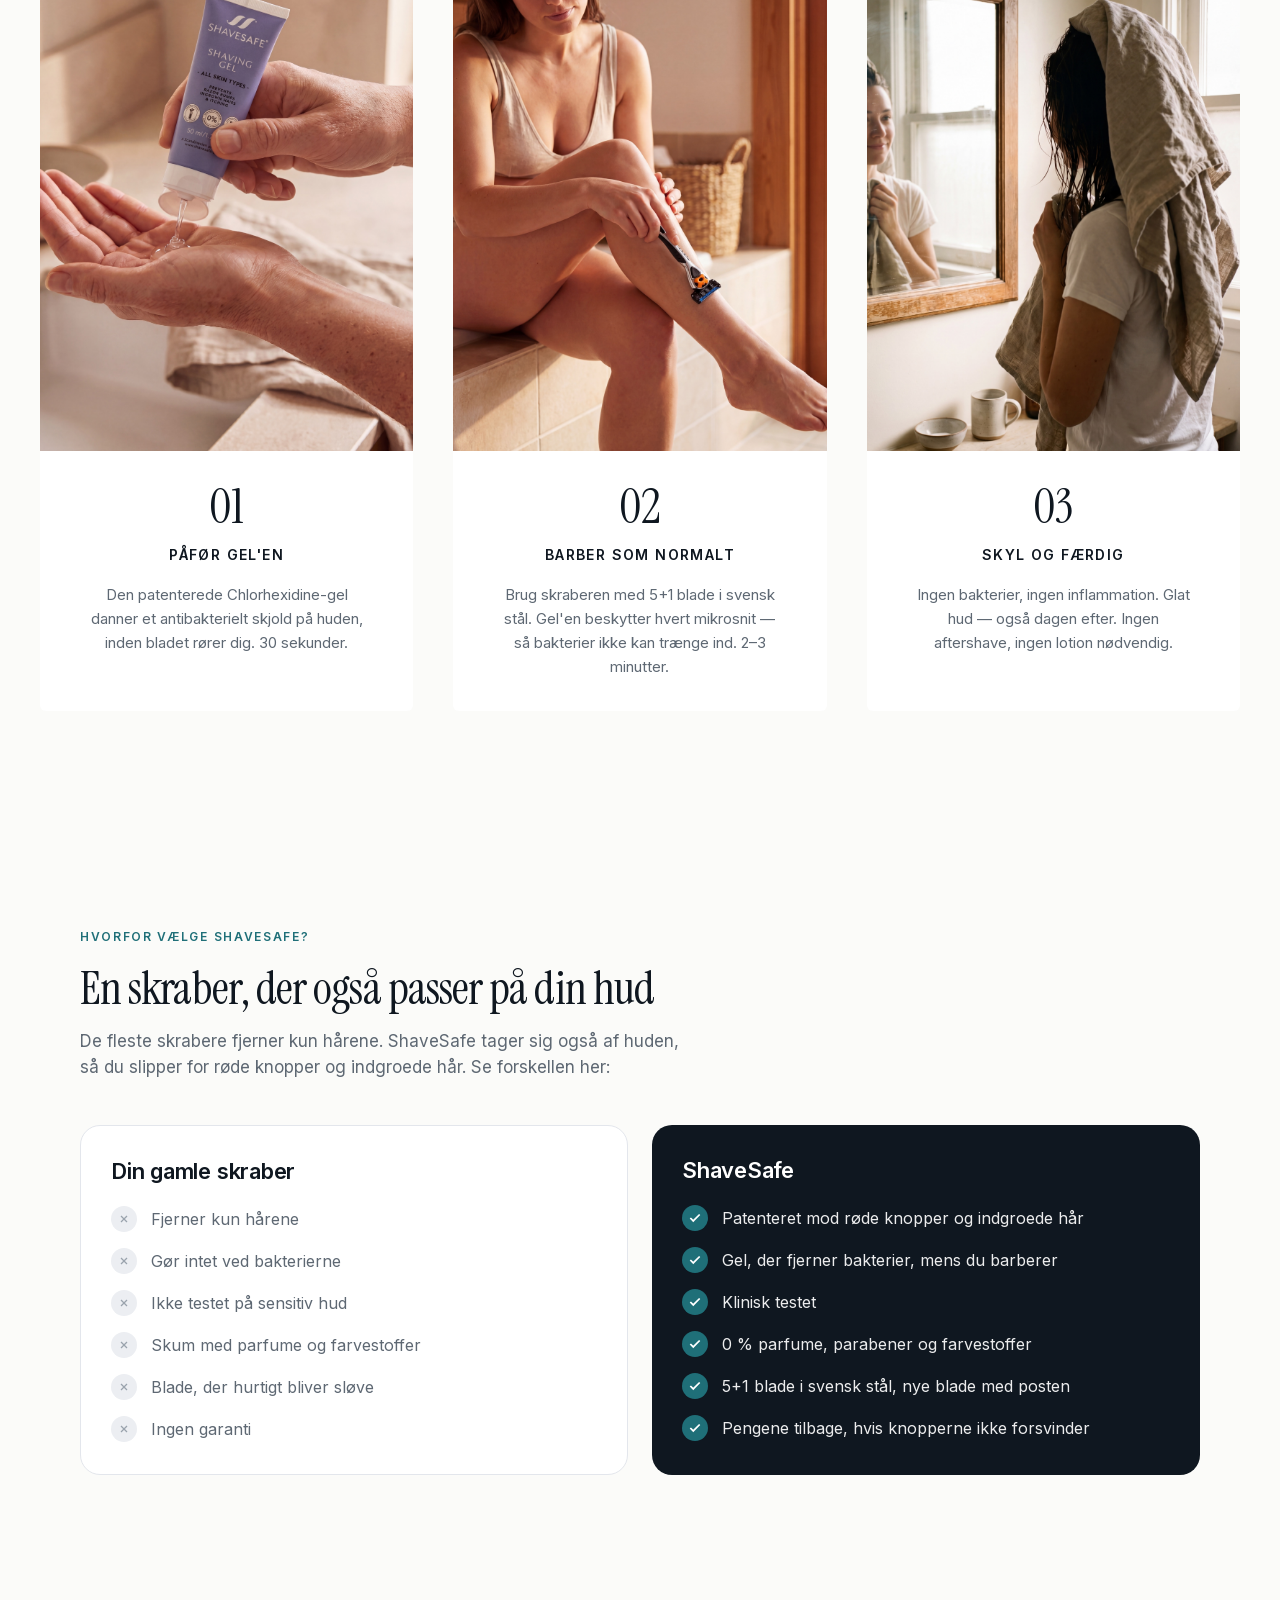
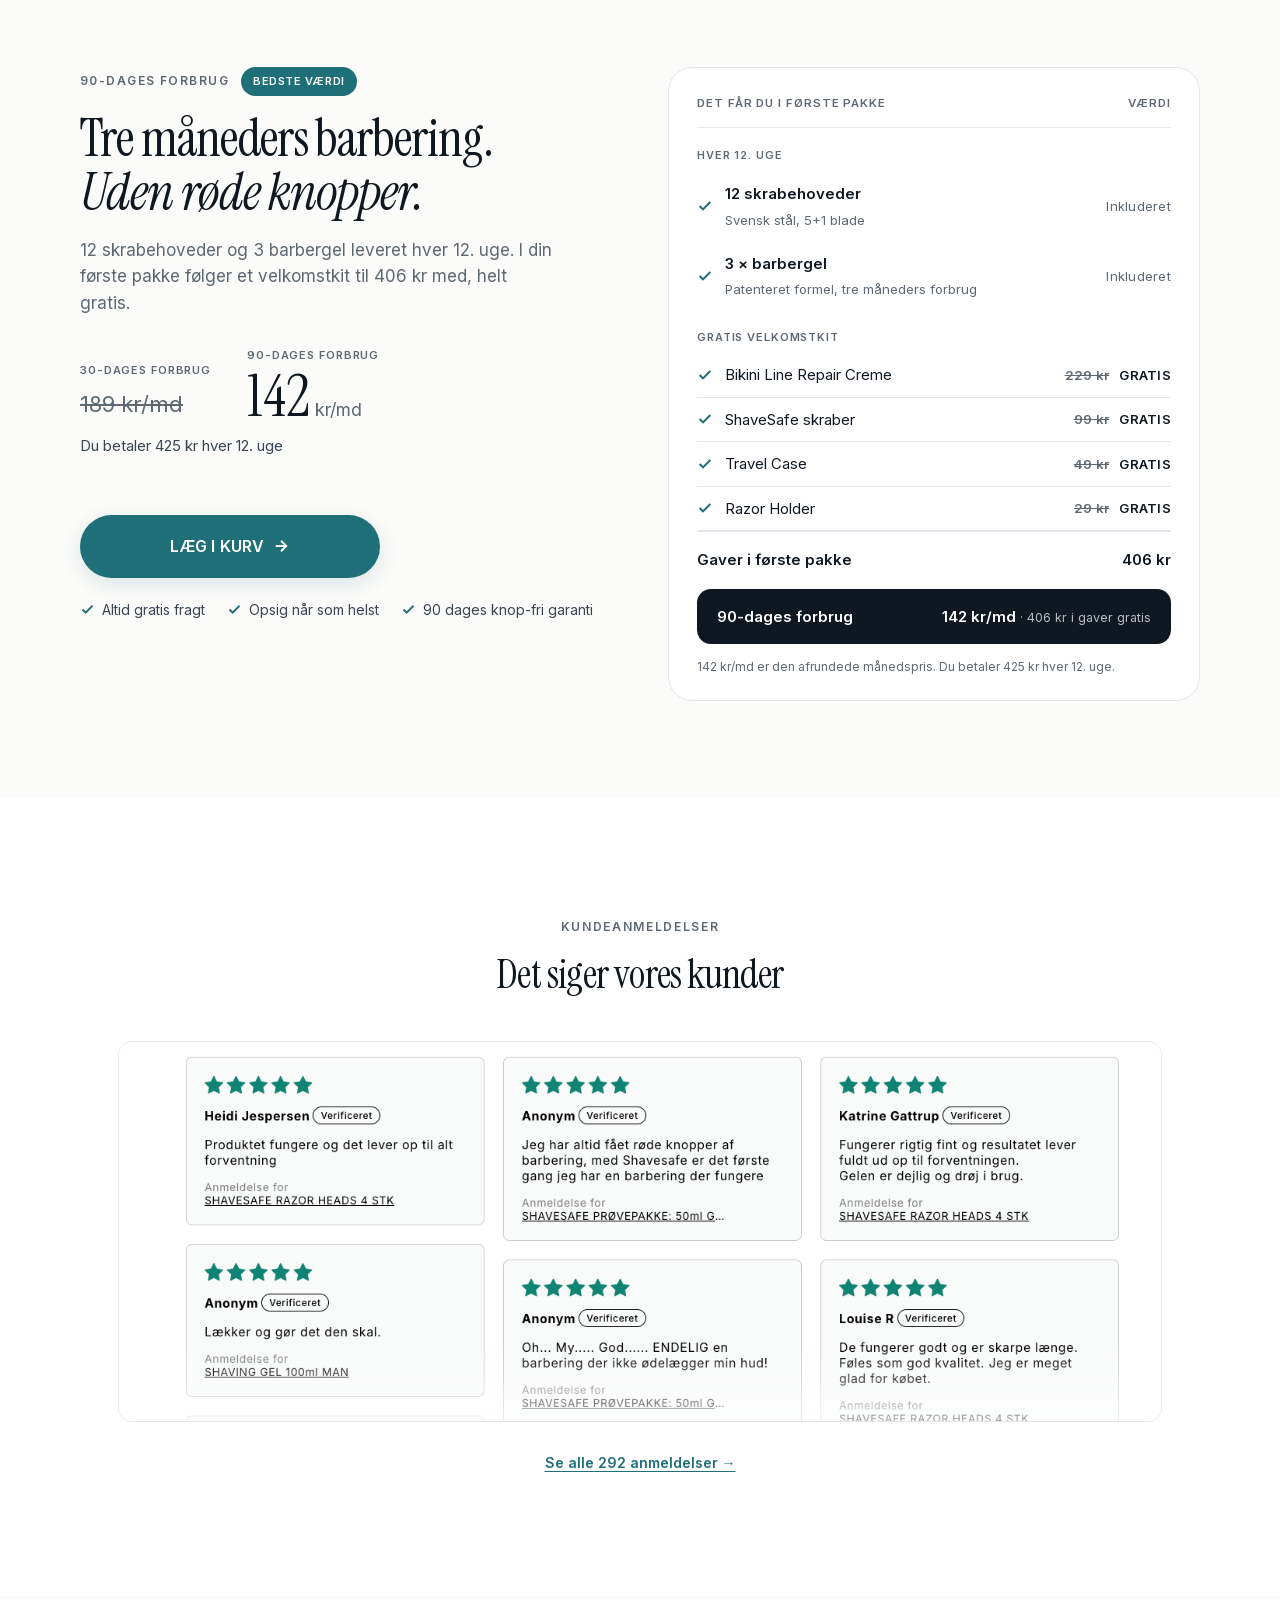
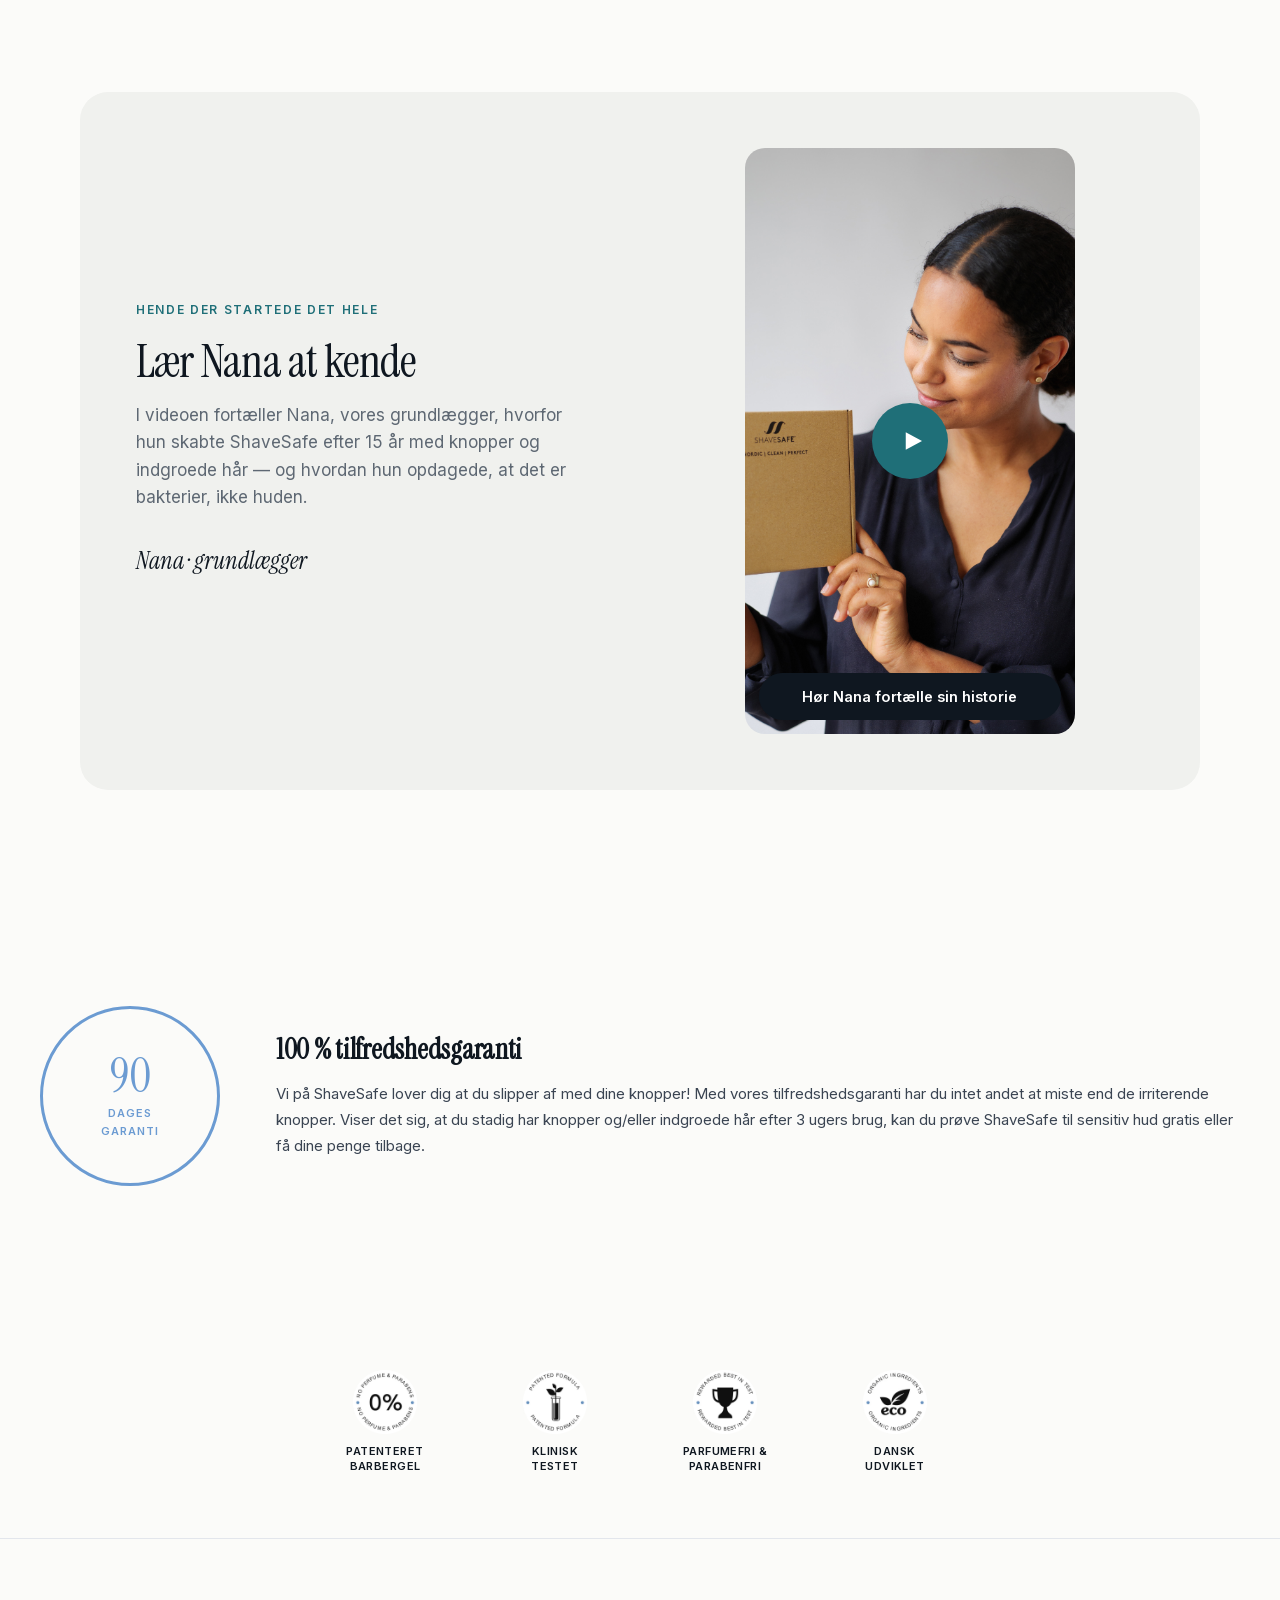
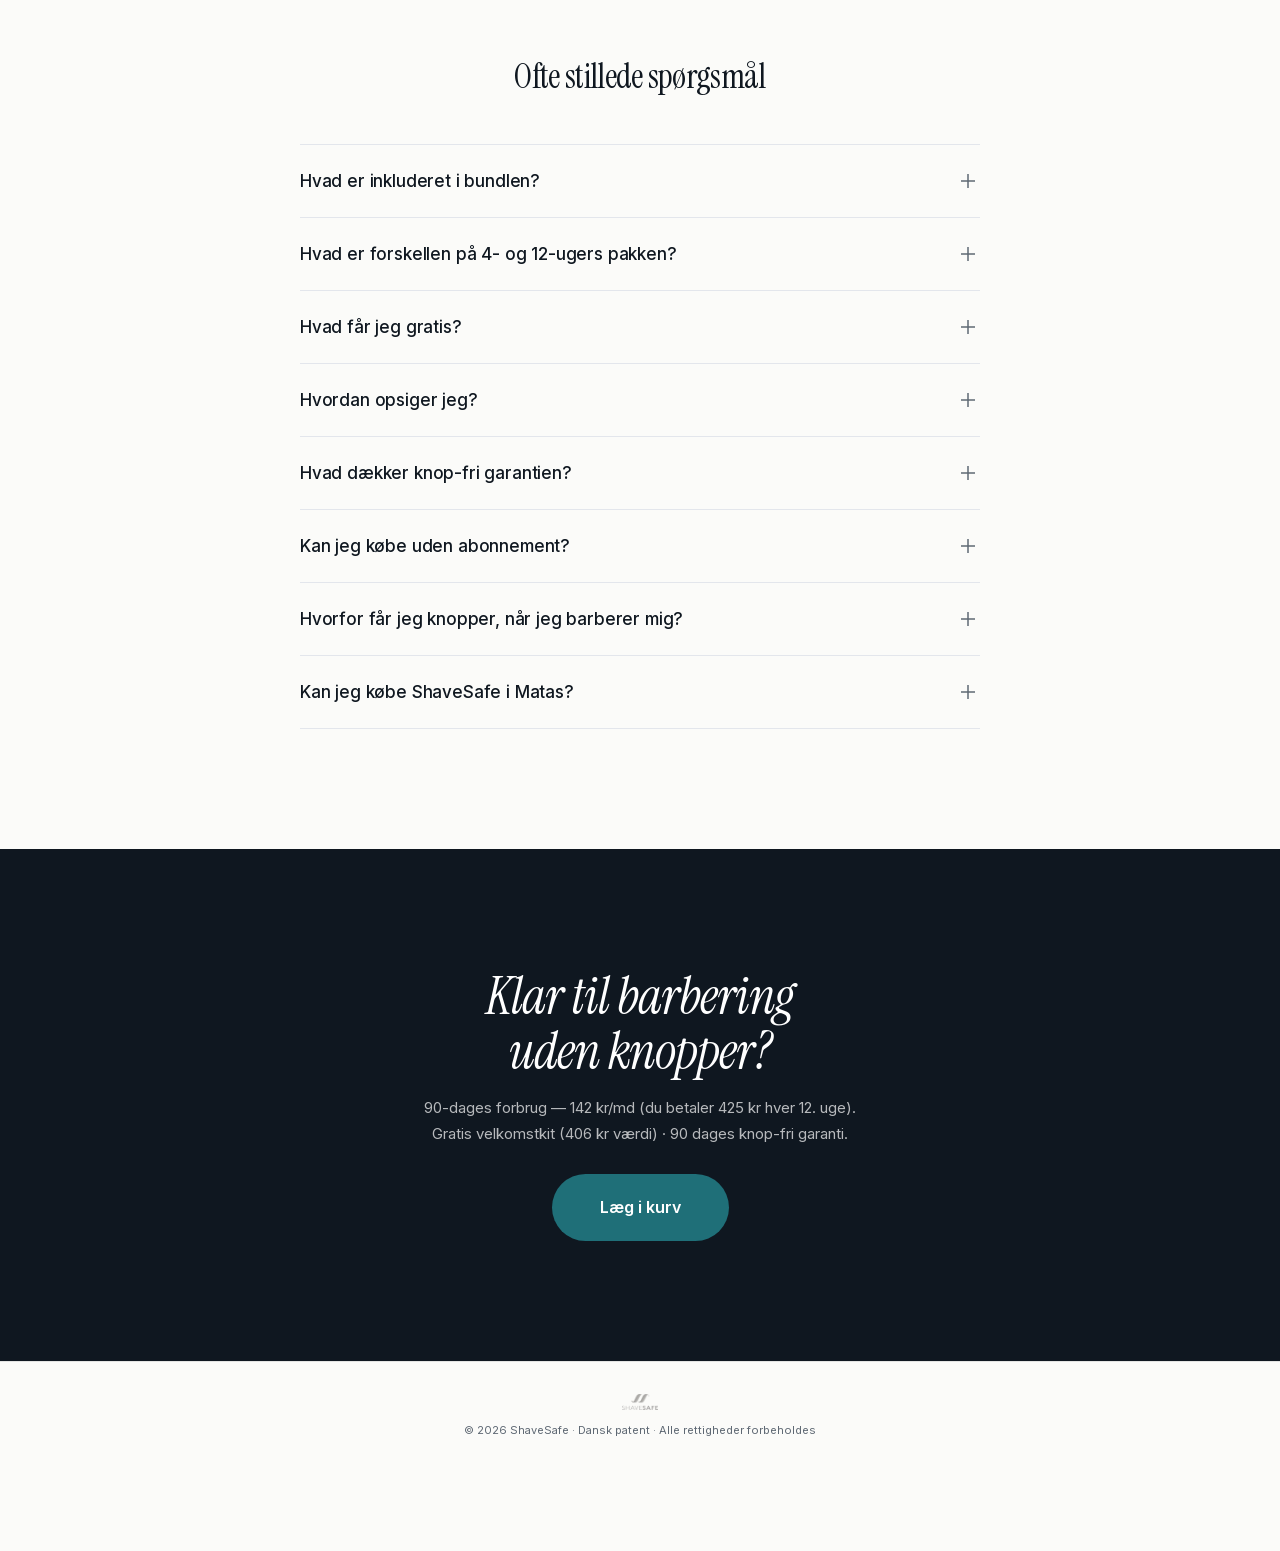
==== commit f795f8eb: "LP v2: move bundle CTA above the reviews section Reorder: Comparison → Bundle CTA → Reviews → Video " ====
--- a/lp-v2/index.html
+++ b/lp-v2/index.html
@@ -469,44 +469,6 @@
       </div>
     </section>
 
-    <!-- ══ 8 · REVIEWS ══
-         TODO: temporary screenshot of the live review widget (5-star cards only,
-         photo thumbnails cropped out). Replace with the real Judge.me / review-app
-         embed once it is synced on lp.shavesafe.cn. -->
-    <section class="reviews-section">
-      <div class="reviews-header reveal">
-        <div class="section-eyebrow">Kundeanmeldelser</div>
-        <h2>Det siger vores kunder</h2>
-      </div>
-      <div class="reviews-shot reveal">
-        <img src="../img/reviews-screenshot.png" alt="Kundeanmeldelser — 5-stjernede anmeldelser af ShaveSafe" loading="lazy" />
-      </div>
-      <div class="reviews-all reveal">
-        <a href="https://shavesafe.dk/#shopify-product-reviews" target="_blank" rel="noopener">Se alle 292 anmeldelser →</a>
-      </div>
-    </section>
-
-    <!-- ══ 9 · VIDEO INTRO (Lær Nana at kende) ══ -->
-    <section class="video-intro">
-      <div class="vi-card reveal">
-        <div class="vi-text">
-          <div class="section-eyebrow">Hende der startede det hele</div>
-          <h2>Lær Nana at kende</h2>
-          <p class="vi-sub">I videoen fortæller Nana, vores grundlægger, hvorfor hun skabte ShaveSafe efter 15 år med knopper og indgroede hår — og hvordan hun opdagede, at det er bakterier, ikke huden.</p>
-          <p class="vi-sign">Nana · grundlægger</p>
-        </div>
-        <div class="vi-media">
-          <div class="vi-player" id="viPlayer">
-            <video id="viVideo" src="../img/nana-story.mp4" poster="../img/nana-founder.jpg" playsinline preload="metadata"></video>
-            <button class="vi-play" type="button" aria-label="Afspil video">
-              <svg viewBox="0 0 24 24"><polygon points="7 5 20 12 7 19 7 5"/></svg>
-            </button>
-            <button class="vi-cta" type="button">Hør Nana fortælle sin historie</button>
-          </div>
-        </div>
-      </div>
-    </section>
-
     <!-- ══ 10a · BUNDLE CTA (two-column, 4YfRKc) ══ -->
     <section class="bundle-cta">
       <div class="bundle-inner">
@@ -556,6 +518,44 @@
           <div class="br-total"><span>Gaver i første pakke</span><span>406 kr</span></div>
           <div class="br-summary"><span class="brs-name">90-dages forbrug</span><span class="brs-price">142 kr/md<span class="brs-sub"> · 406 kr i gaver gratis</span></span></div>
           <p class="br-fine">142 kr/md er den afrundede månedspris. Du betaler 425 kr hver 12. uge.</p>
+        </div>
+      </div>
+    </section>
+
+    <!-- ══ 8 · REVIEWS ══
+         TODO: temporary screenshot of the live review widget (5-star cards only,
+         photo thumbnails cropped out). Replace with the real Judge.me / review-app
+         embed once it is synced on lp.shavesafe.cn. -->
+    <section class="reviews-section">
+      <div class="reviews-header reveal">
+        <div class="section-eyebrow">Kundeanmeldelser</div>
+        <h2>Det siger vores kunder</h2>
+      </div>
+      <div class="reviews-shot reveal">
+        <img src="../img/reviews-screenshot.png" alt="Kundeanmeldelser — 5-stjernede anmeldelser af ShaveSafe" loading="lazy" />
+      </div>
+      <div class="reviews-all reveal">
+        <a href="https://shavesafe.dk/#shopify-product-reviews" target="_blank" rel="noopener">Se alle 292 anmeldelser →</a>
+      </div>
+    </section>
+
+    <!-- ══ 9 · VIDEO INTRO (Lær Nana at kende) ══ -->
+    <section class="video-intro">
+      <div class="vi-card reveal">
+        <div class="vi-text">
+          <div class="section-eyebrow">Hende der startede det hele</div>
+          <h2>Lær Nana at kende</h2>
+          <p class="vi-sub">I videoen fortæller Nana, vores grundlægger, hvorfor hun skabte ShaveSafe efter 15 år med knopper og indgroede hår — og hvordan hun opdagede, at det er bakterier, ikke huden.</p>
+          <p class="vi-sign">Nana · grundlægger</p>
+        </div>
+        <div class="vi-media">
+          <div class="vi-player" id="viPlayer">
+            <video id="viVideo" src="../img/nana-story.mp4" poster="../img/nana-founder.jpg" playsinline preload="metadata"></video>
+            <button class="vi-play" type="button" aria-label="Afspil video">
+              <svg viewBox="0 0 24 24"><polygon points="7 5 20 12 7 19 7 5"/></svg>
+            </button>
+            <button class="vi-cta" type="button">Hør Nana fortælle sin historie</button>
+          </div>
         </div>
       </div>
     </section>
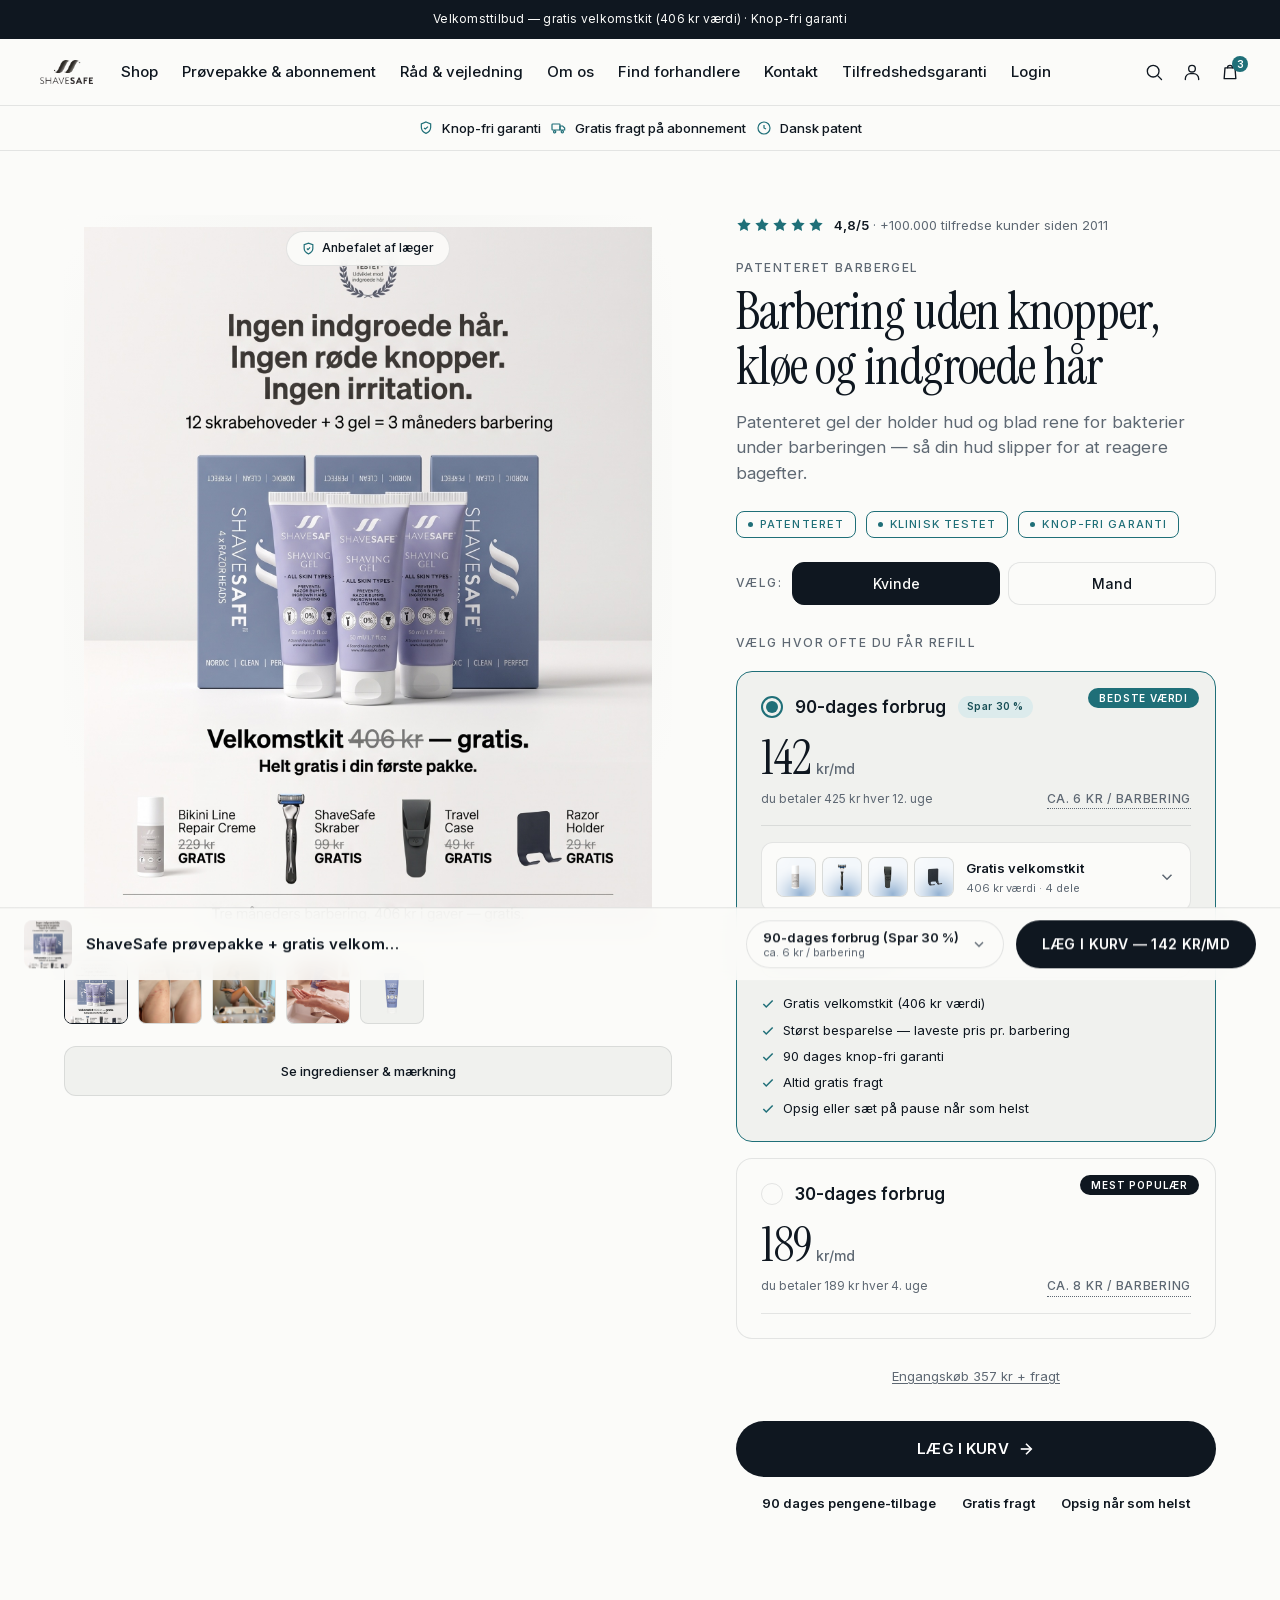
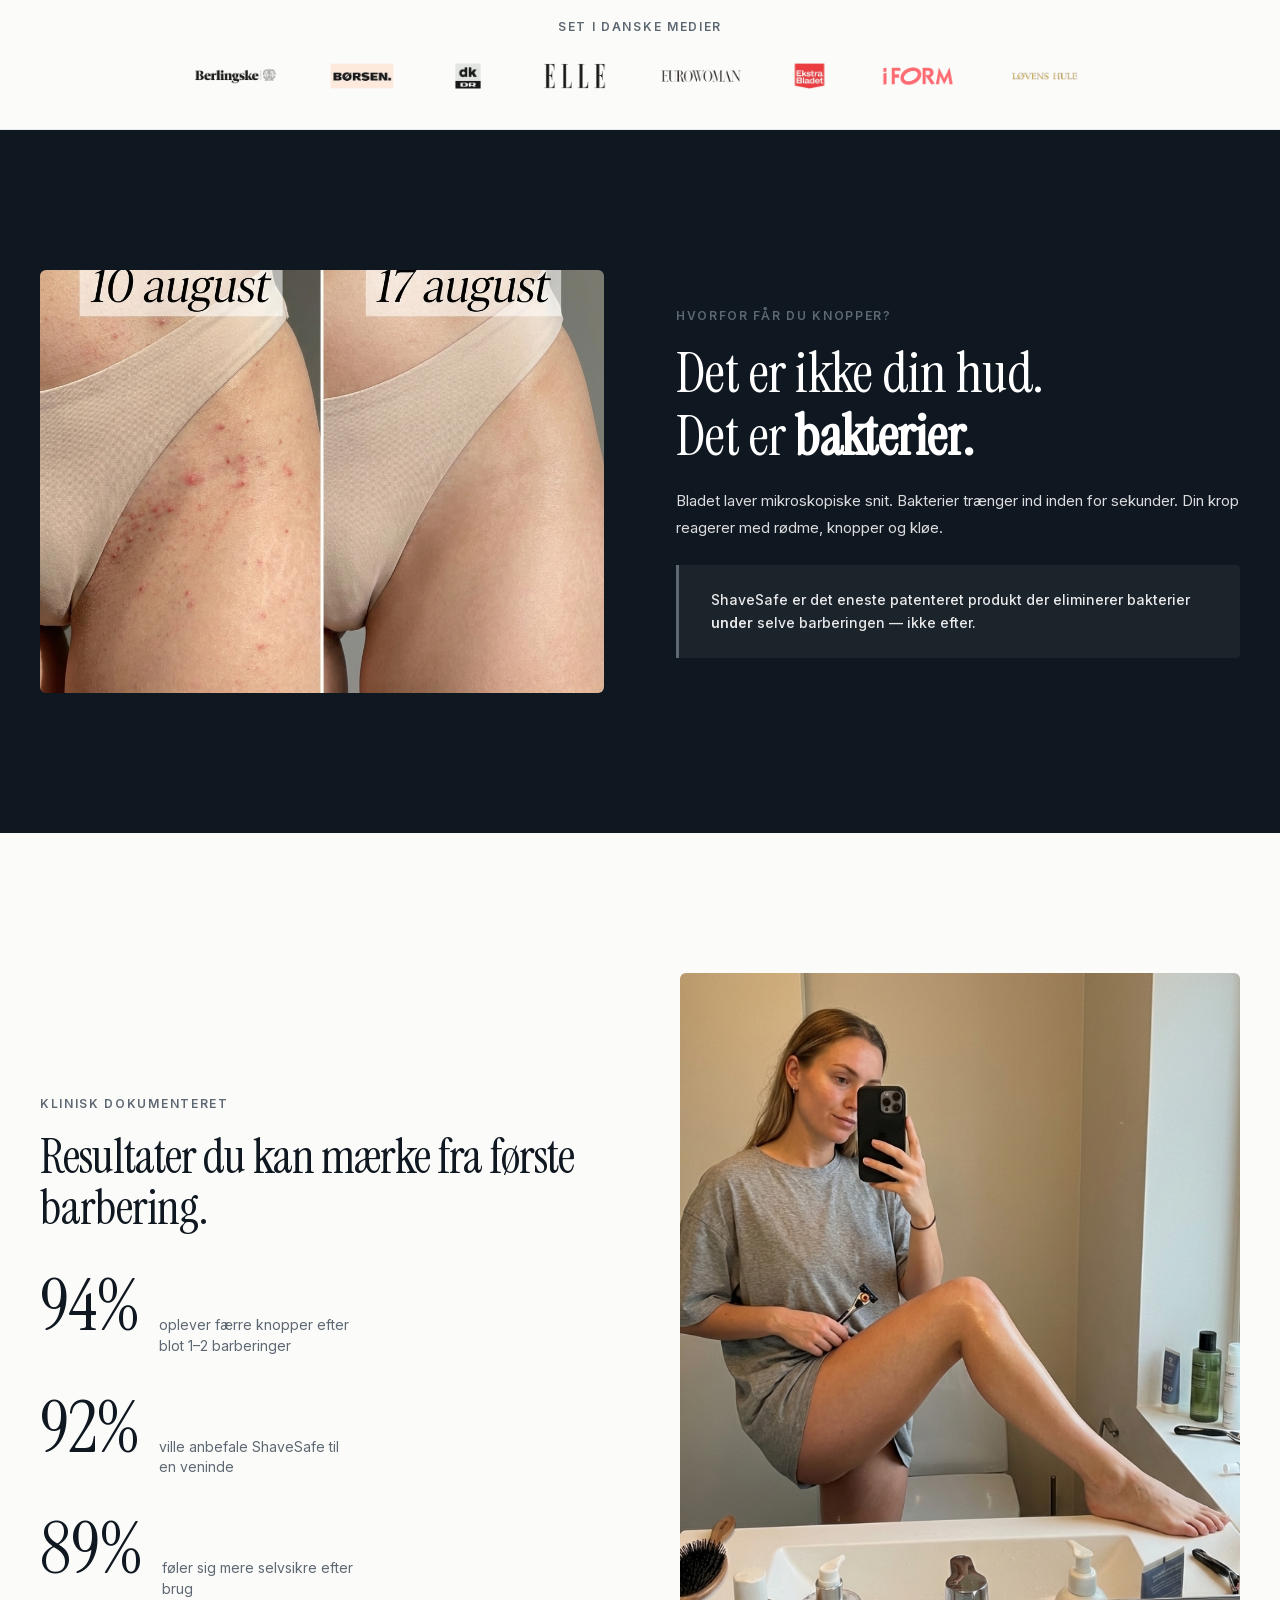
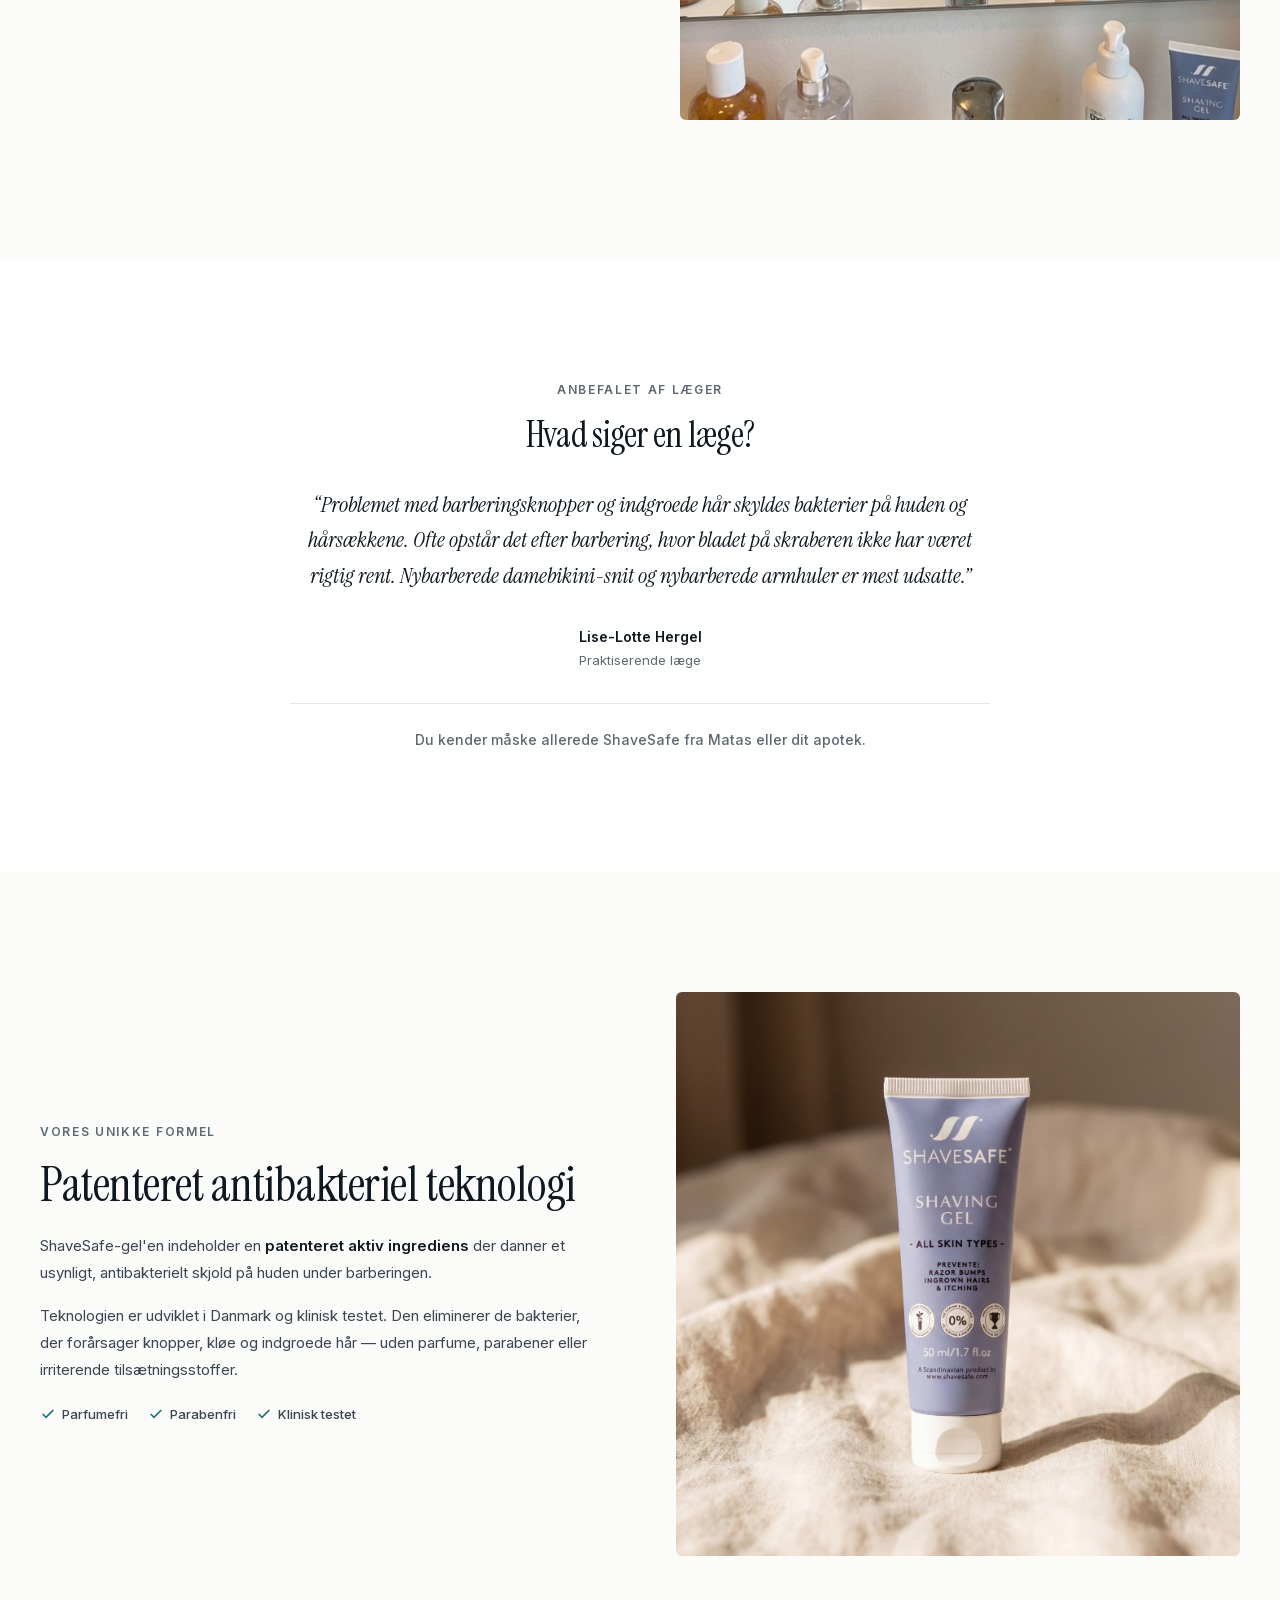
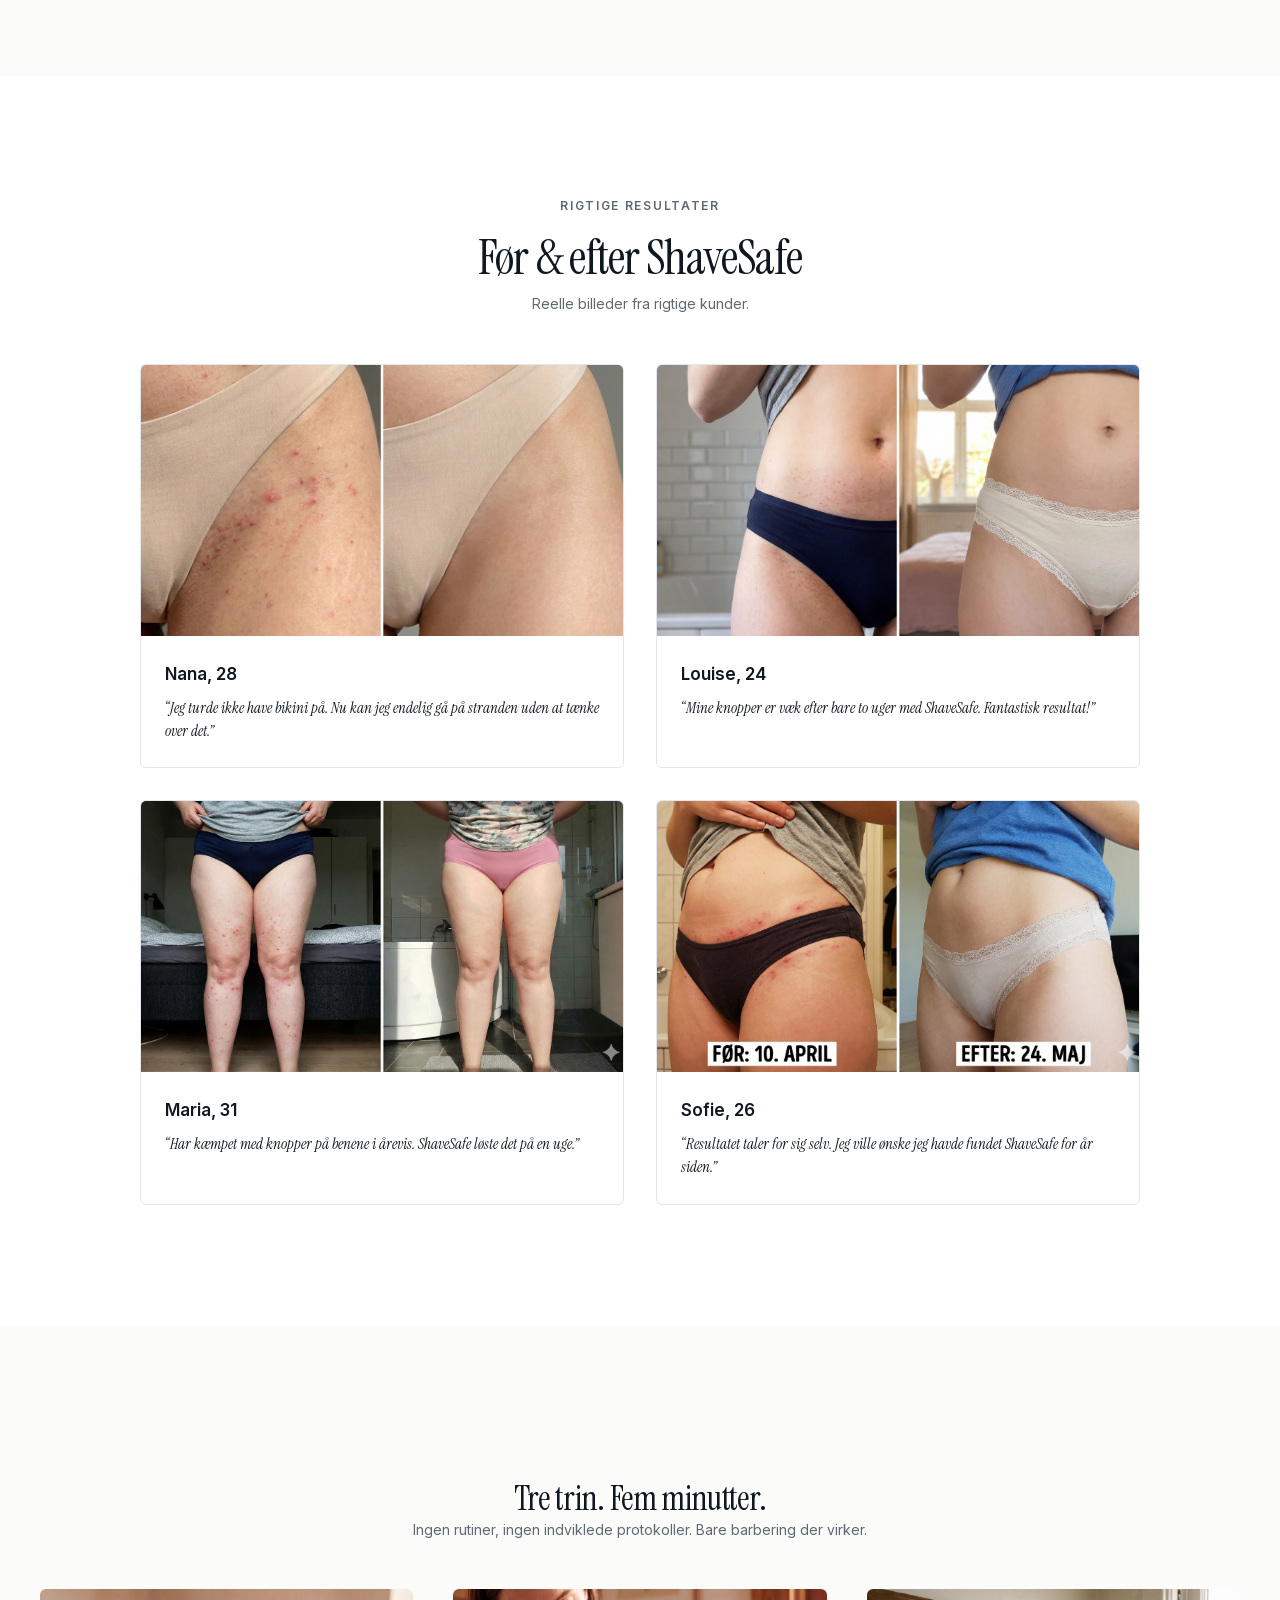
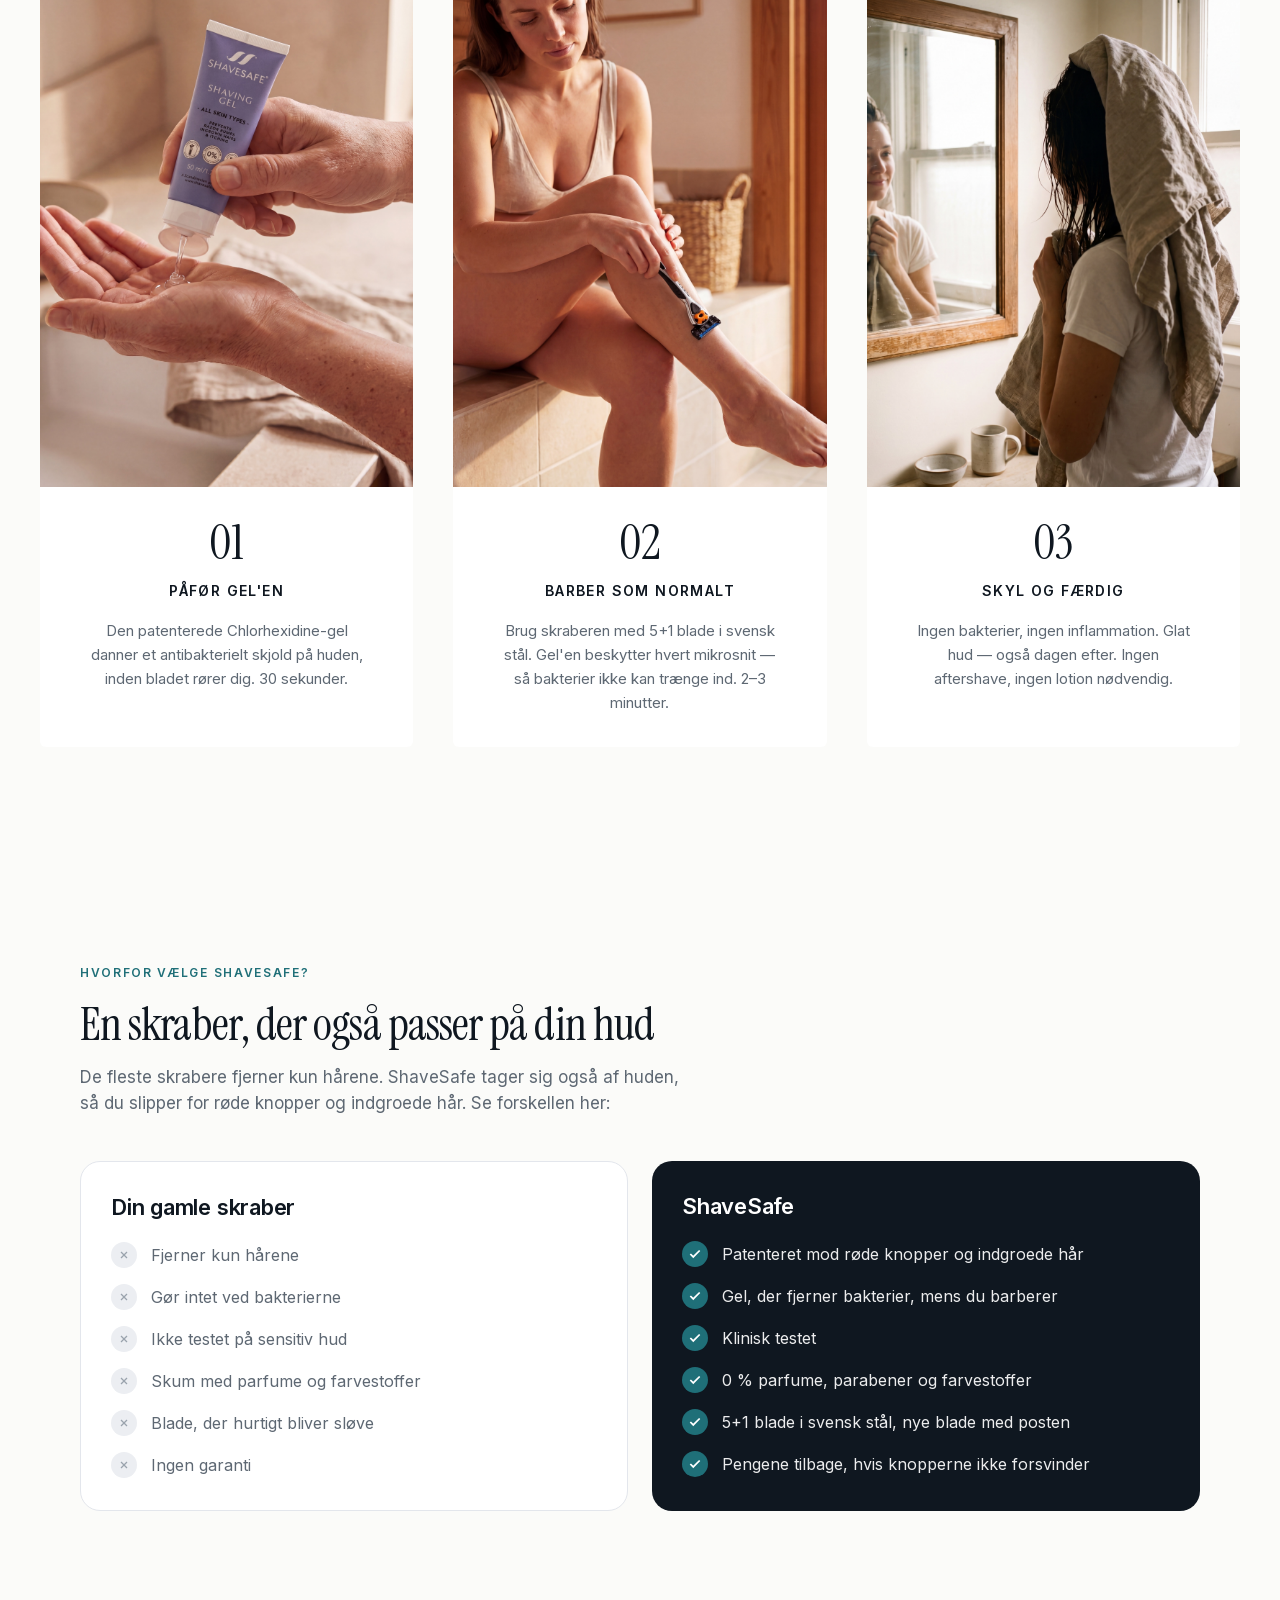
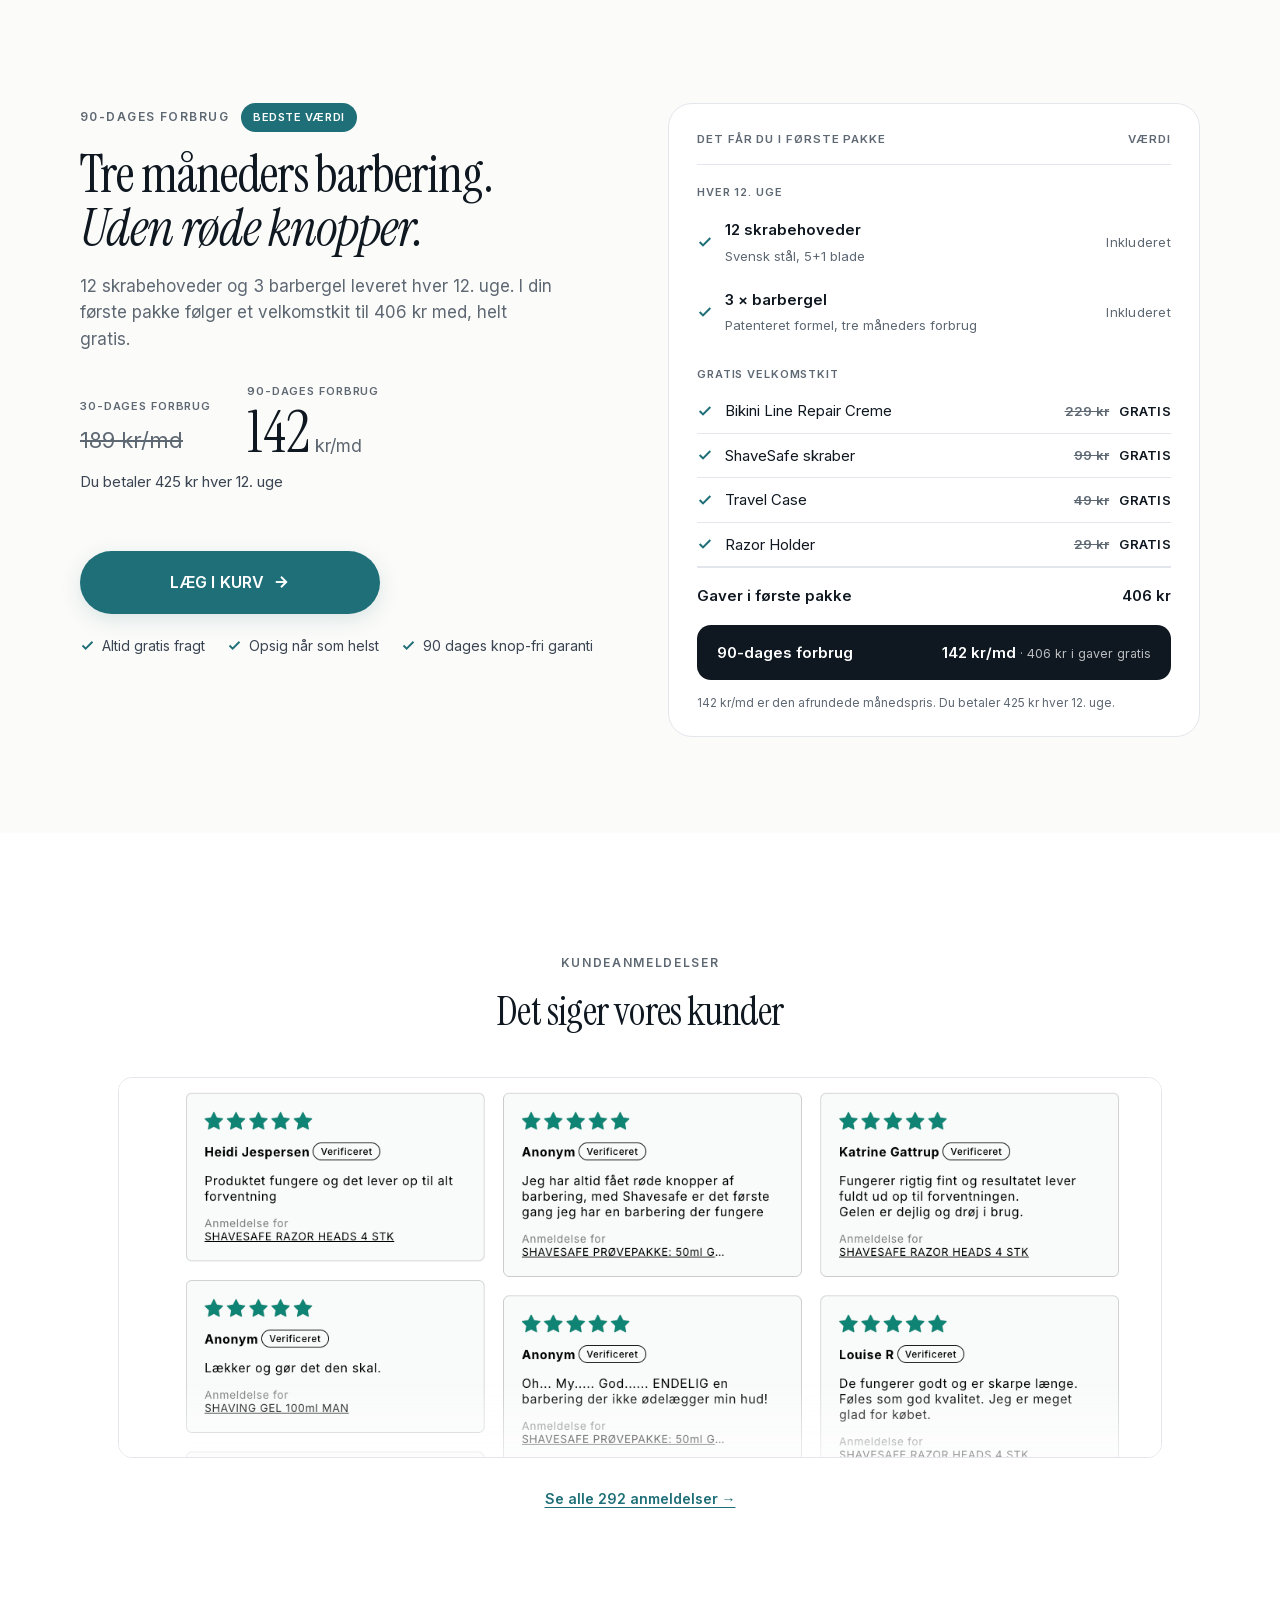
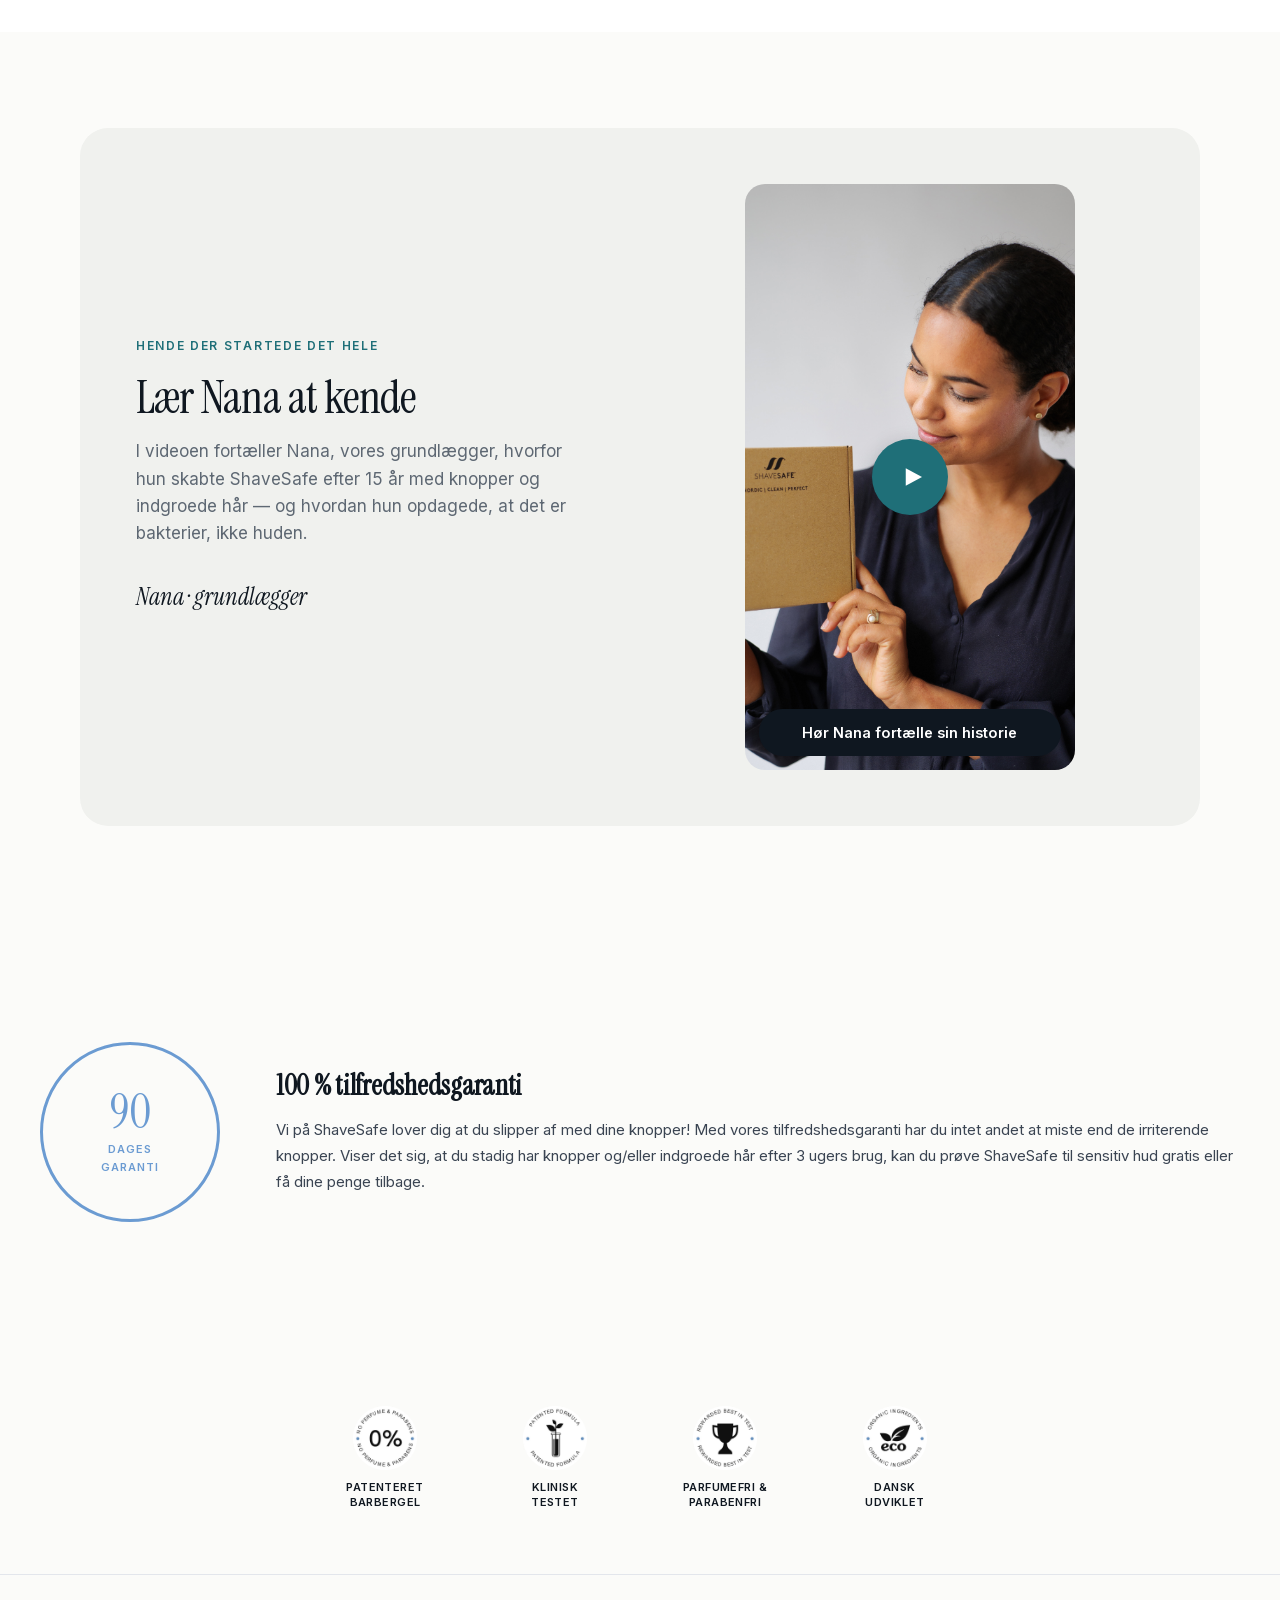
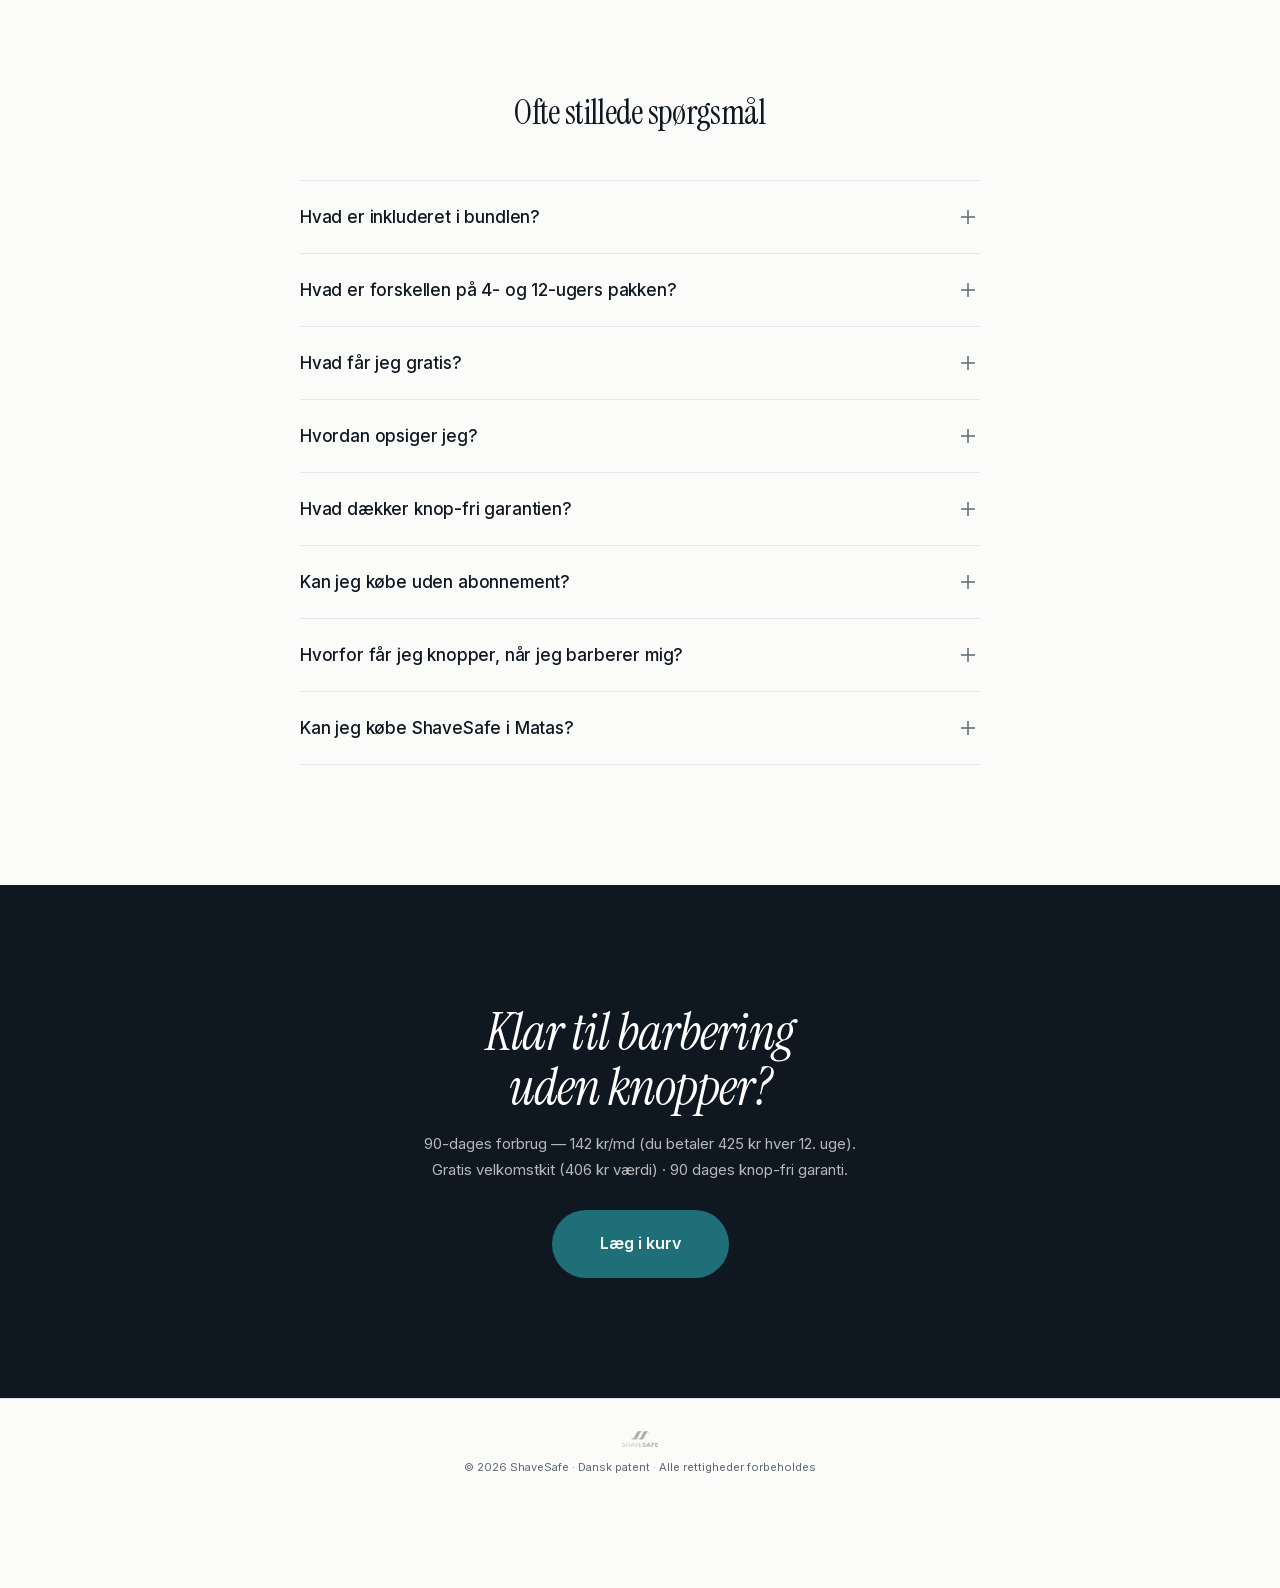
==== commit 60a7446f: "Hero CTA: add trust row (90 dages pengene-tilbage · Gratis fragt · Opsig når som helst) Add a small " ====
--- a/lp-v2/index.html
+++ b/lp-v2/index.html
@@ -263,6 +263,11 @@
           <span class="cta-label">LÆG I KURV</span>
           <svg viewBox="0 0 24 24"><line x1="5" y1="12" x2="19" y2="12"/><polyline points="12 5 19 12 12 19"/></svg>
         </a>
+        <div class="cta-trust">
+          <span>90 dages pengene-tilbage</span>
+          <span>Gratis fragt</span>
+          <span>Opsig når som helst</span>
+        </div>
       </div>
     </div>
   </section>
--- a/lp-v2/styles.css
+++ b/lp-v2/styles.css
@@ -827,3 +827,7 @@
   .cta-btn:hover { transform: none; }
   .cta-btn:hover svg { transform: none; }
 }
+
+/* Trust row under the hero CTA (90 dages pengene-tilbage · Gratis fragt · Opsig når som helst) */
+.cta-trust { display: flex; justify-content: center; flex-wrap: wrap; gap: 8px 26px; margin-top: 16px; }
+.cta-trust span { font-size: 13px; font-weight: 600; color: var(--ink); white-space: nowrap; }
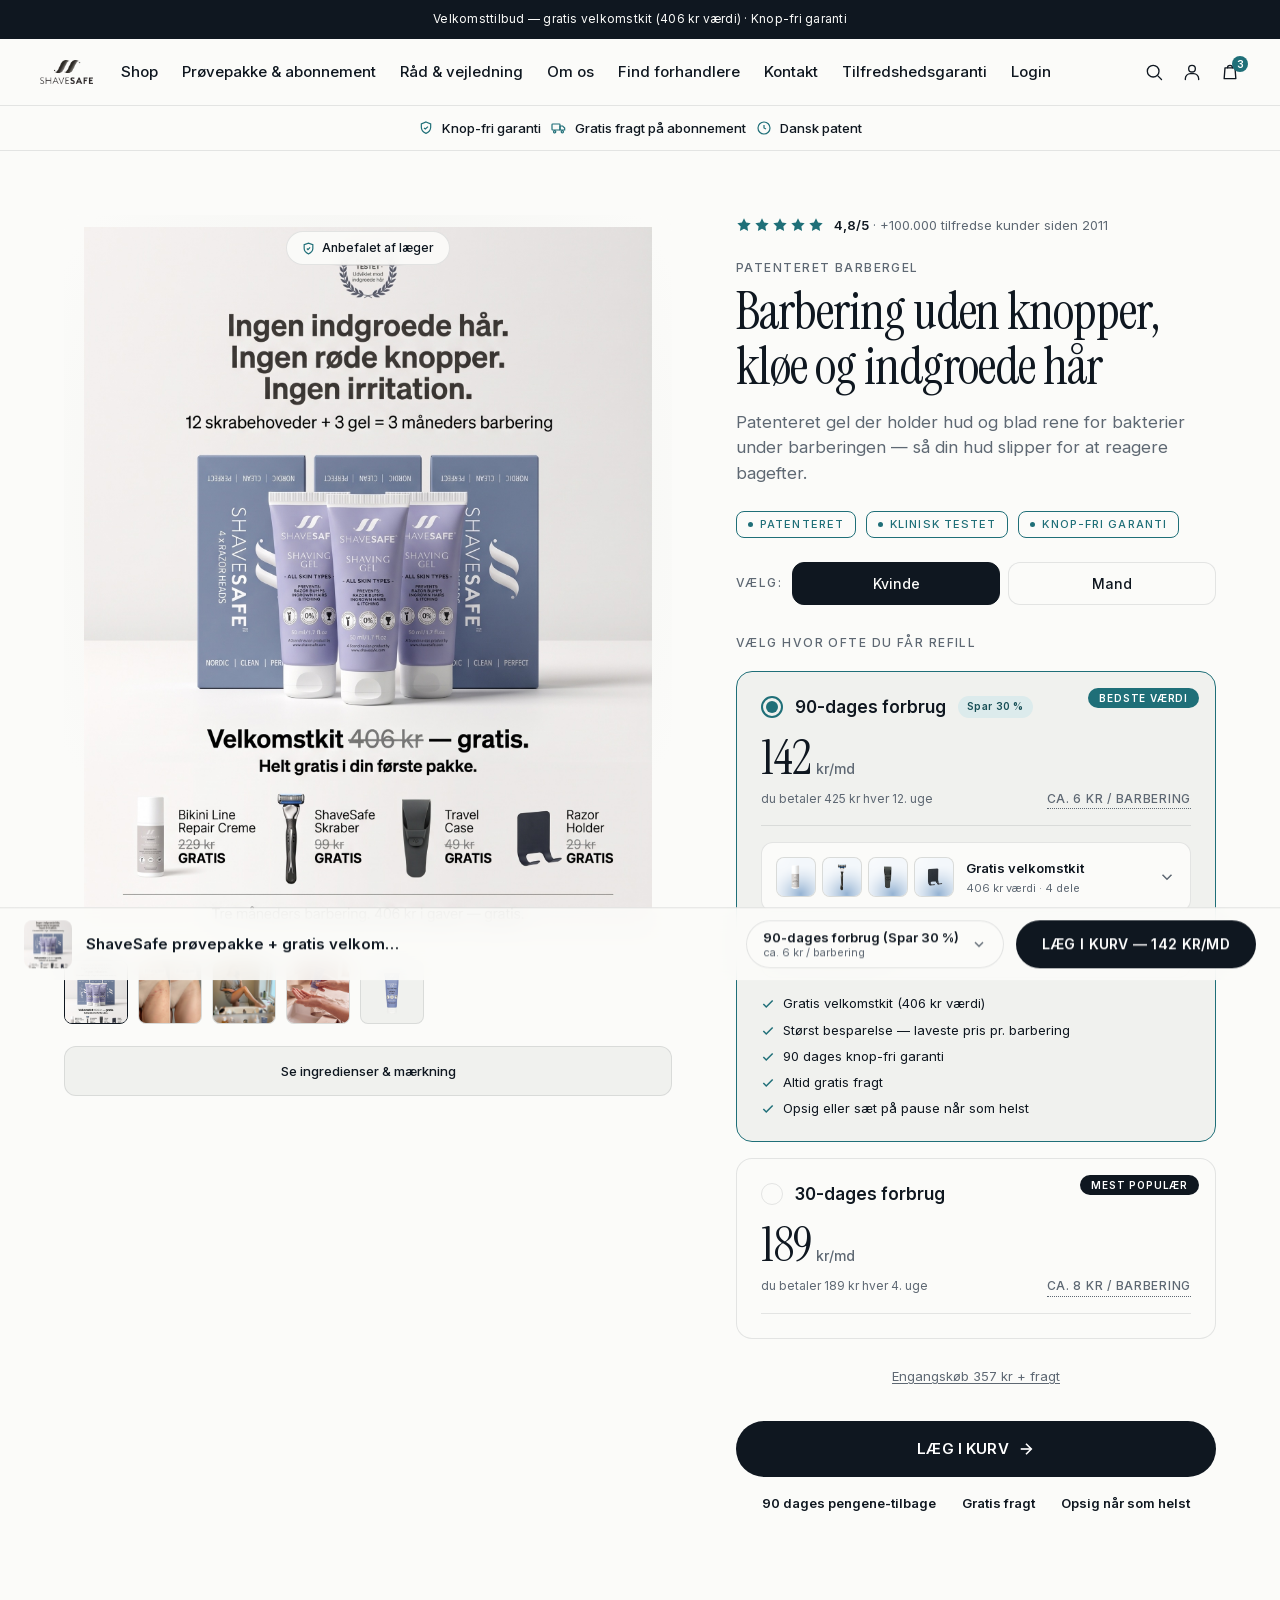
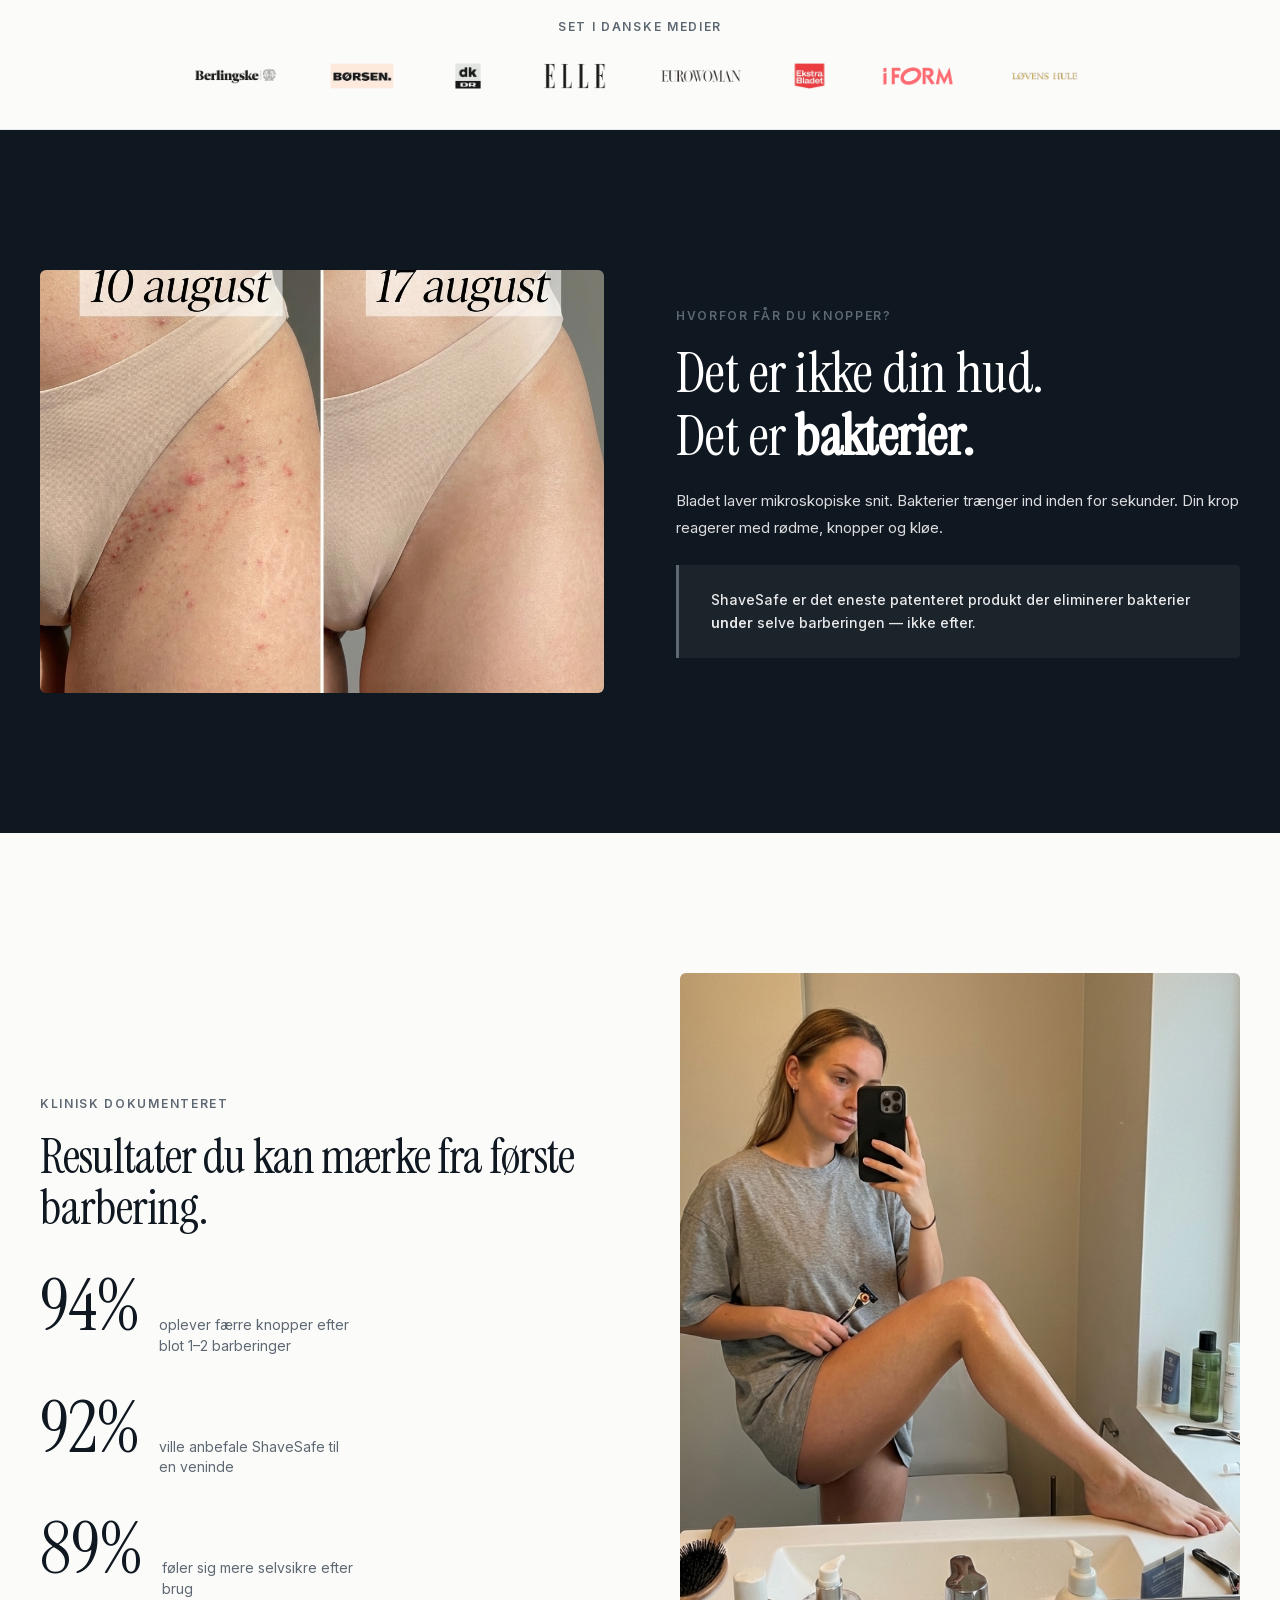
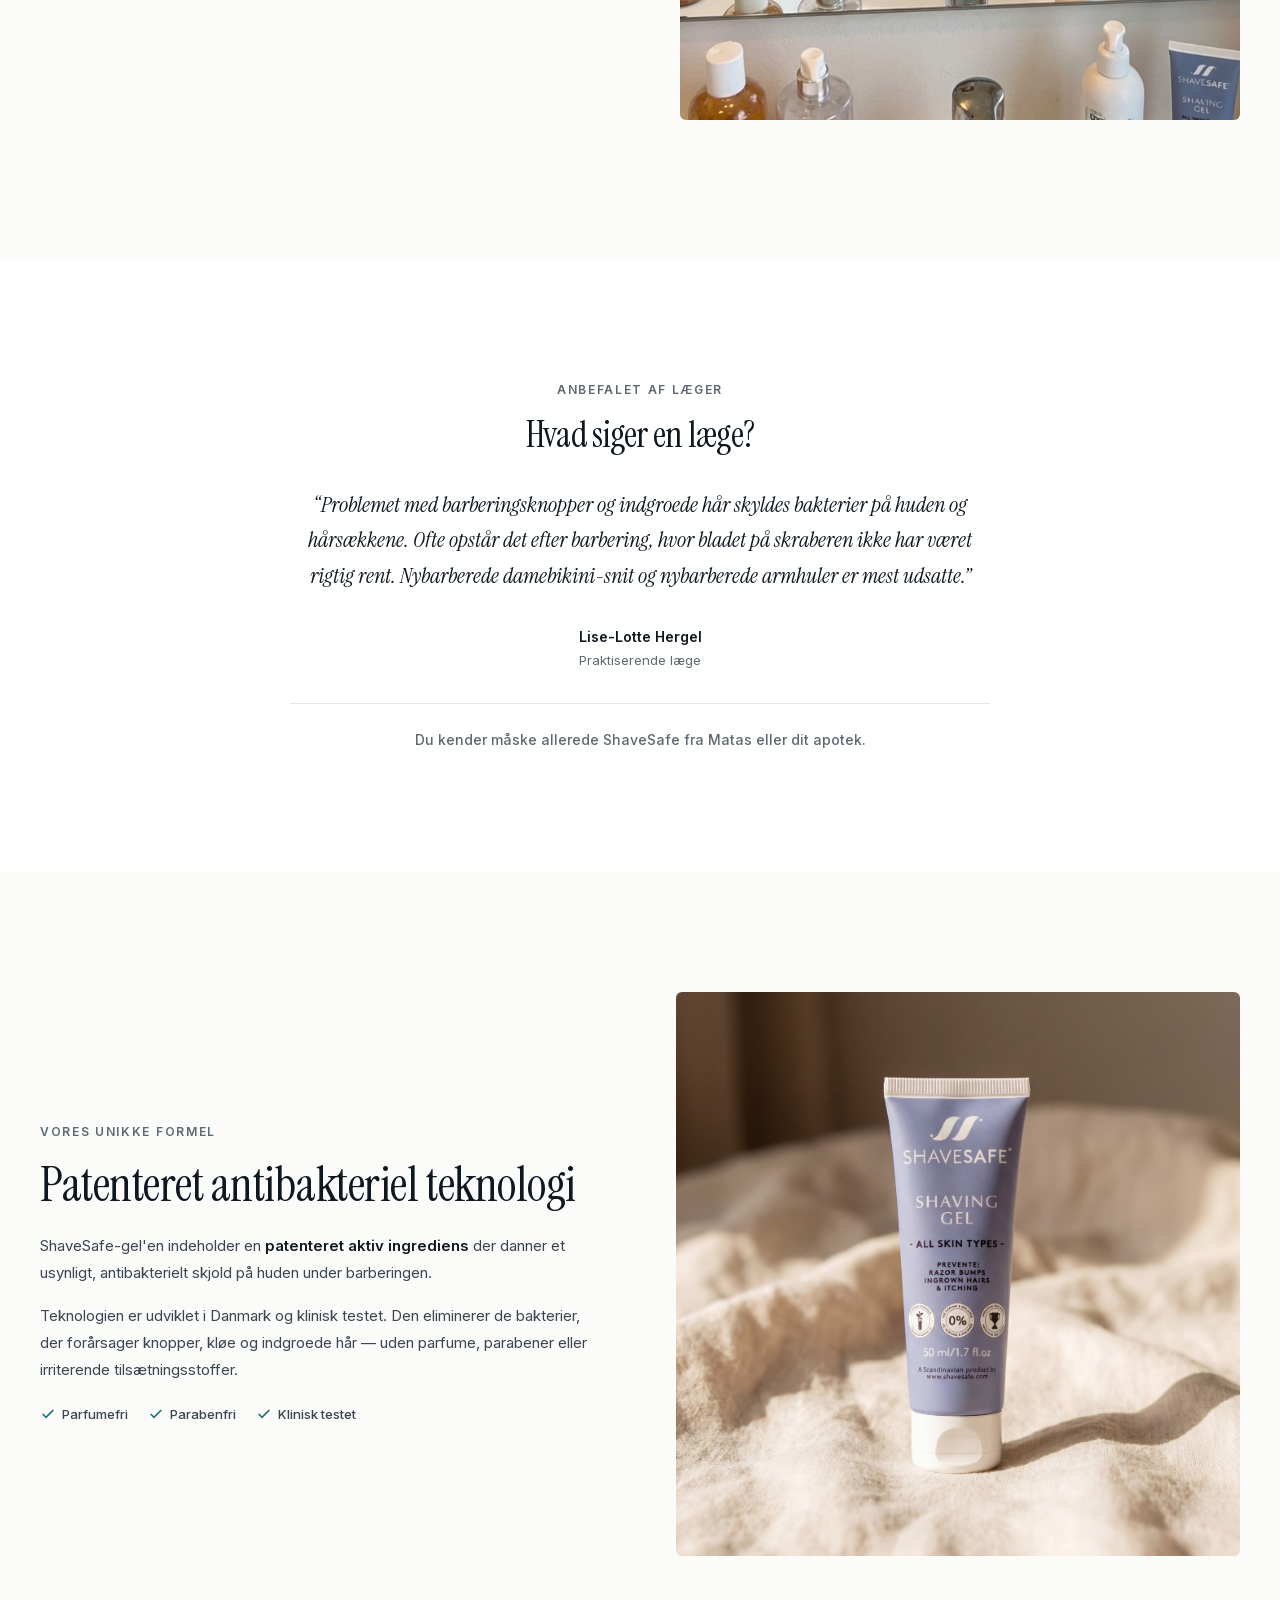
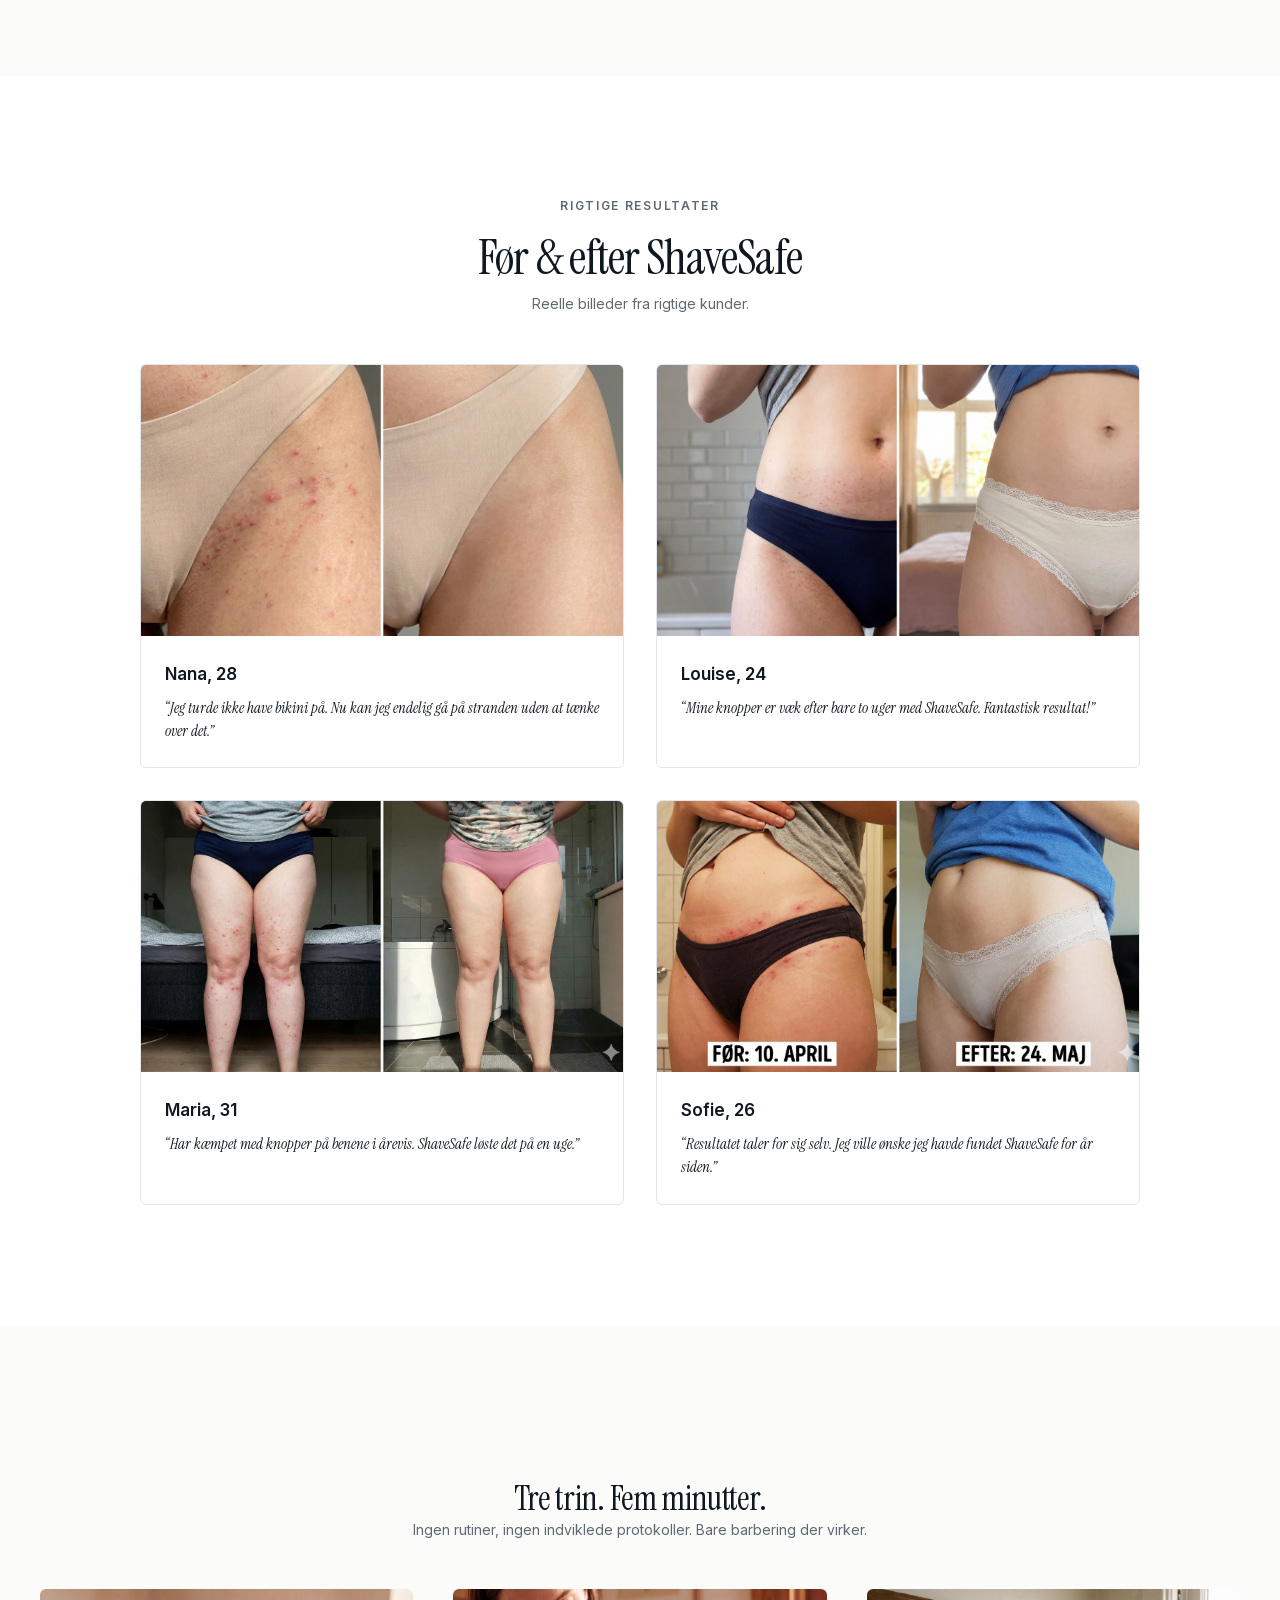
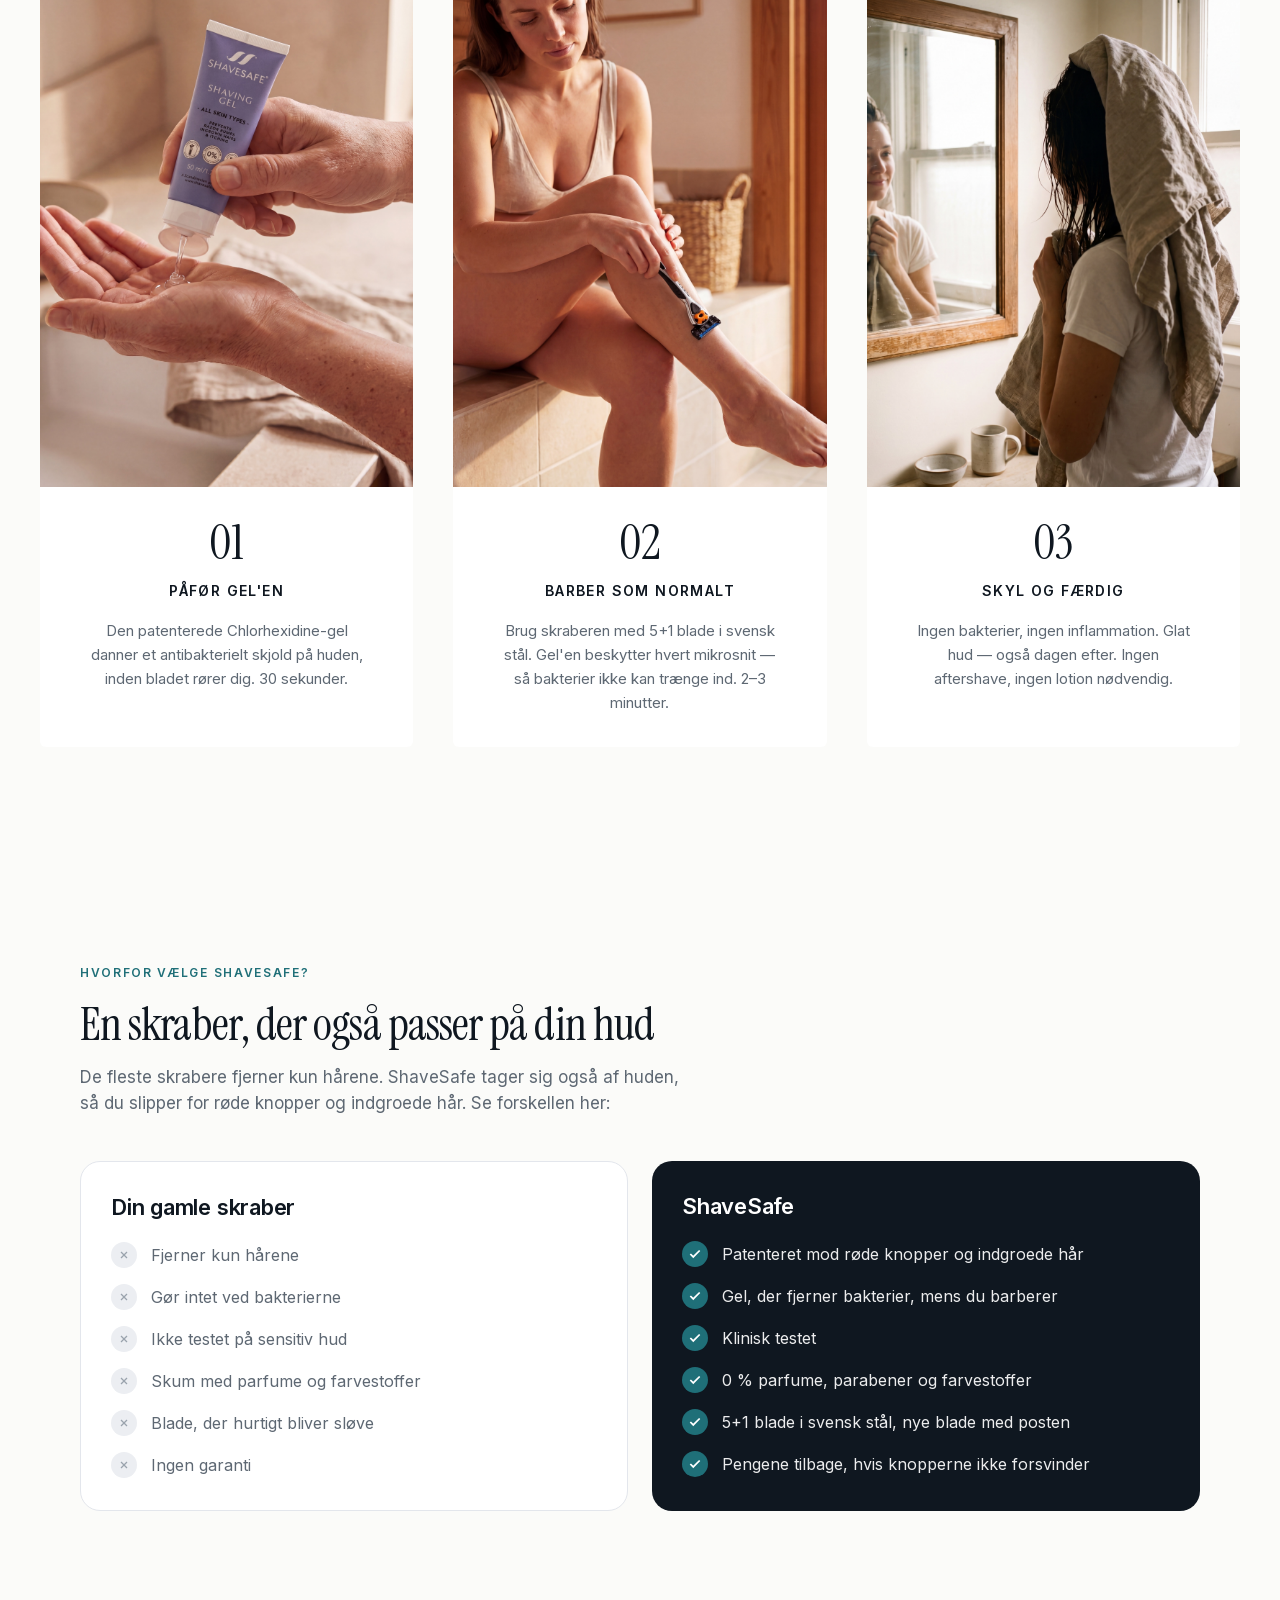
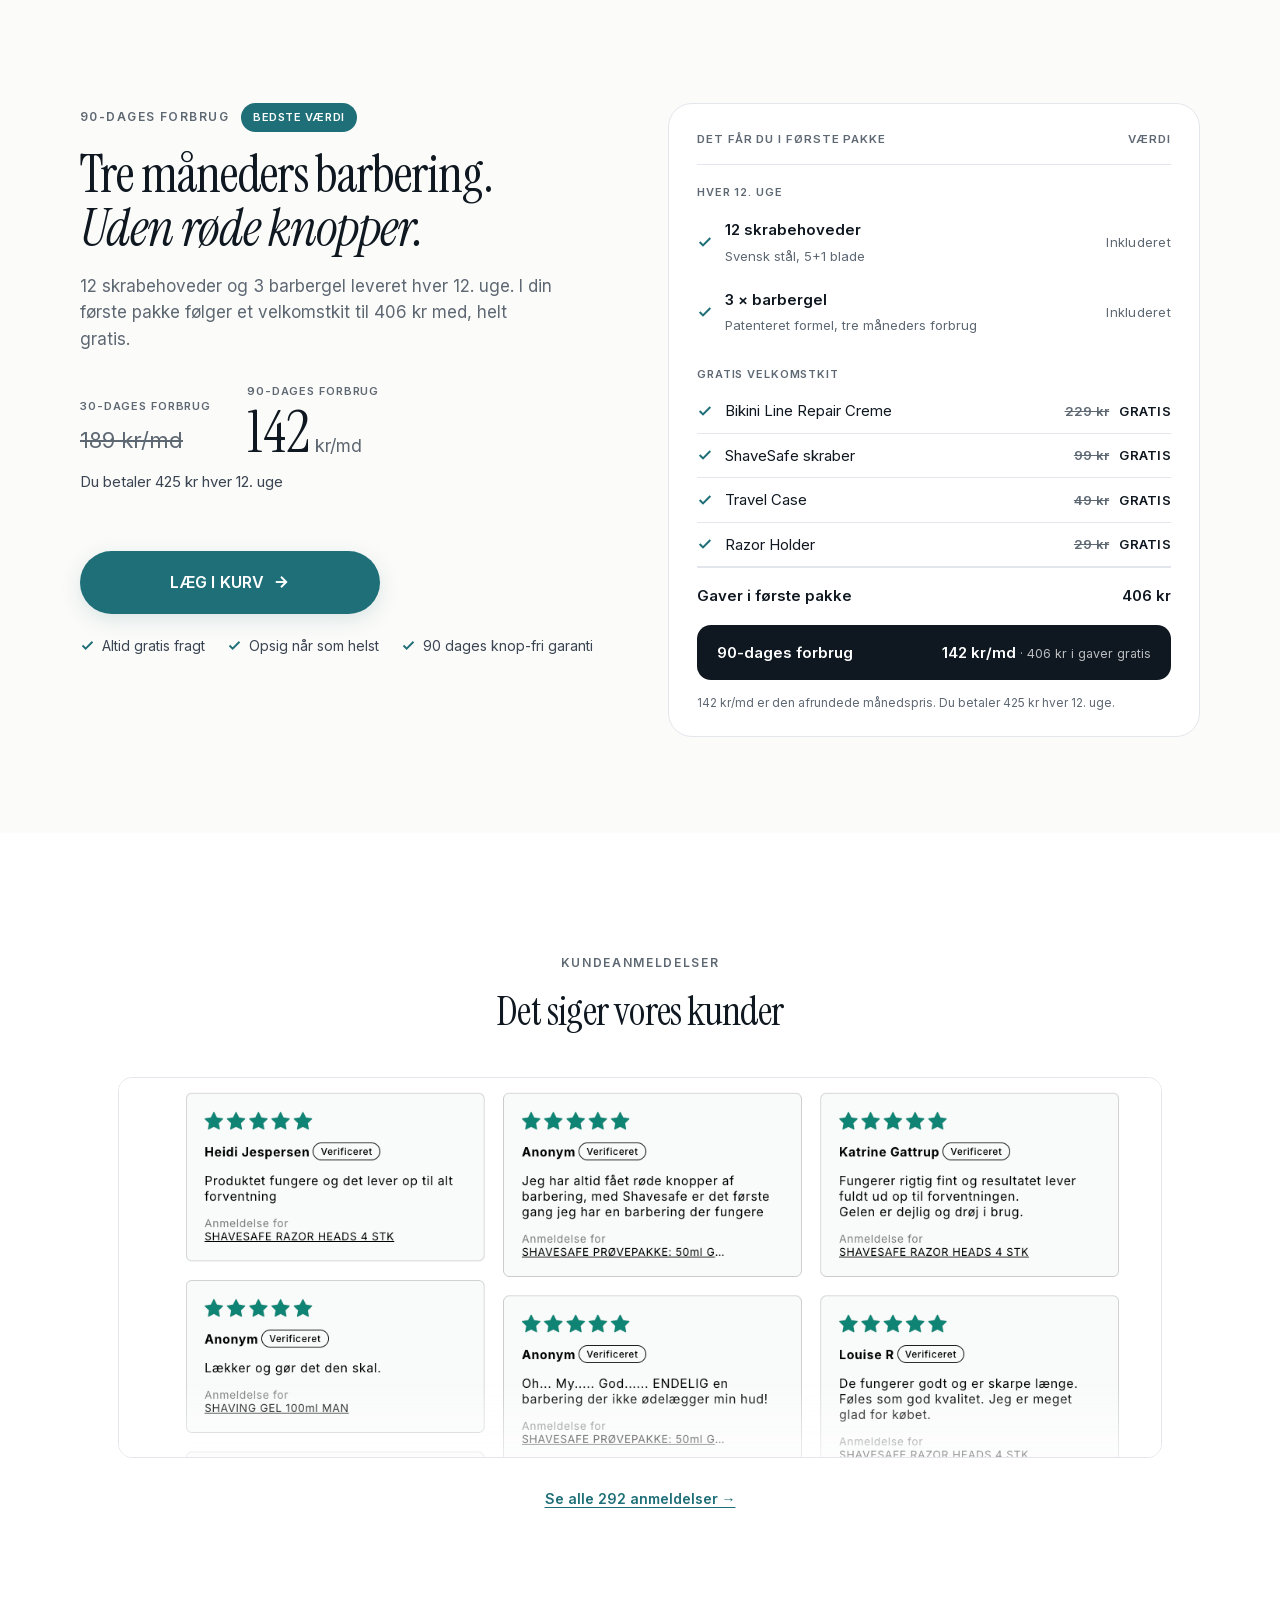
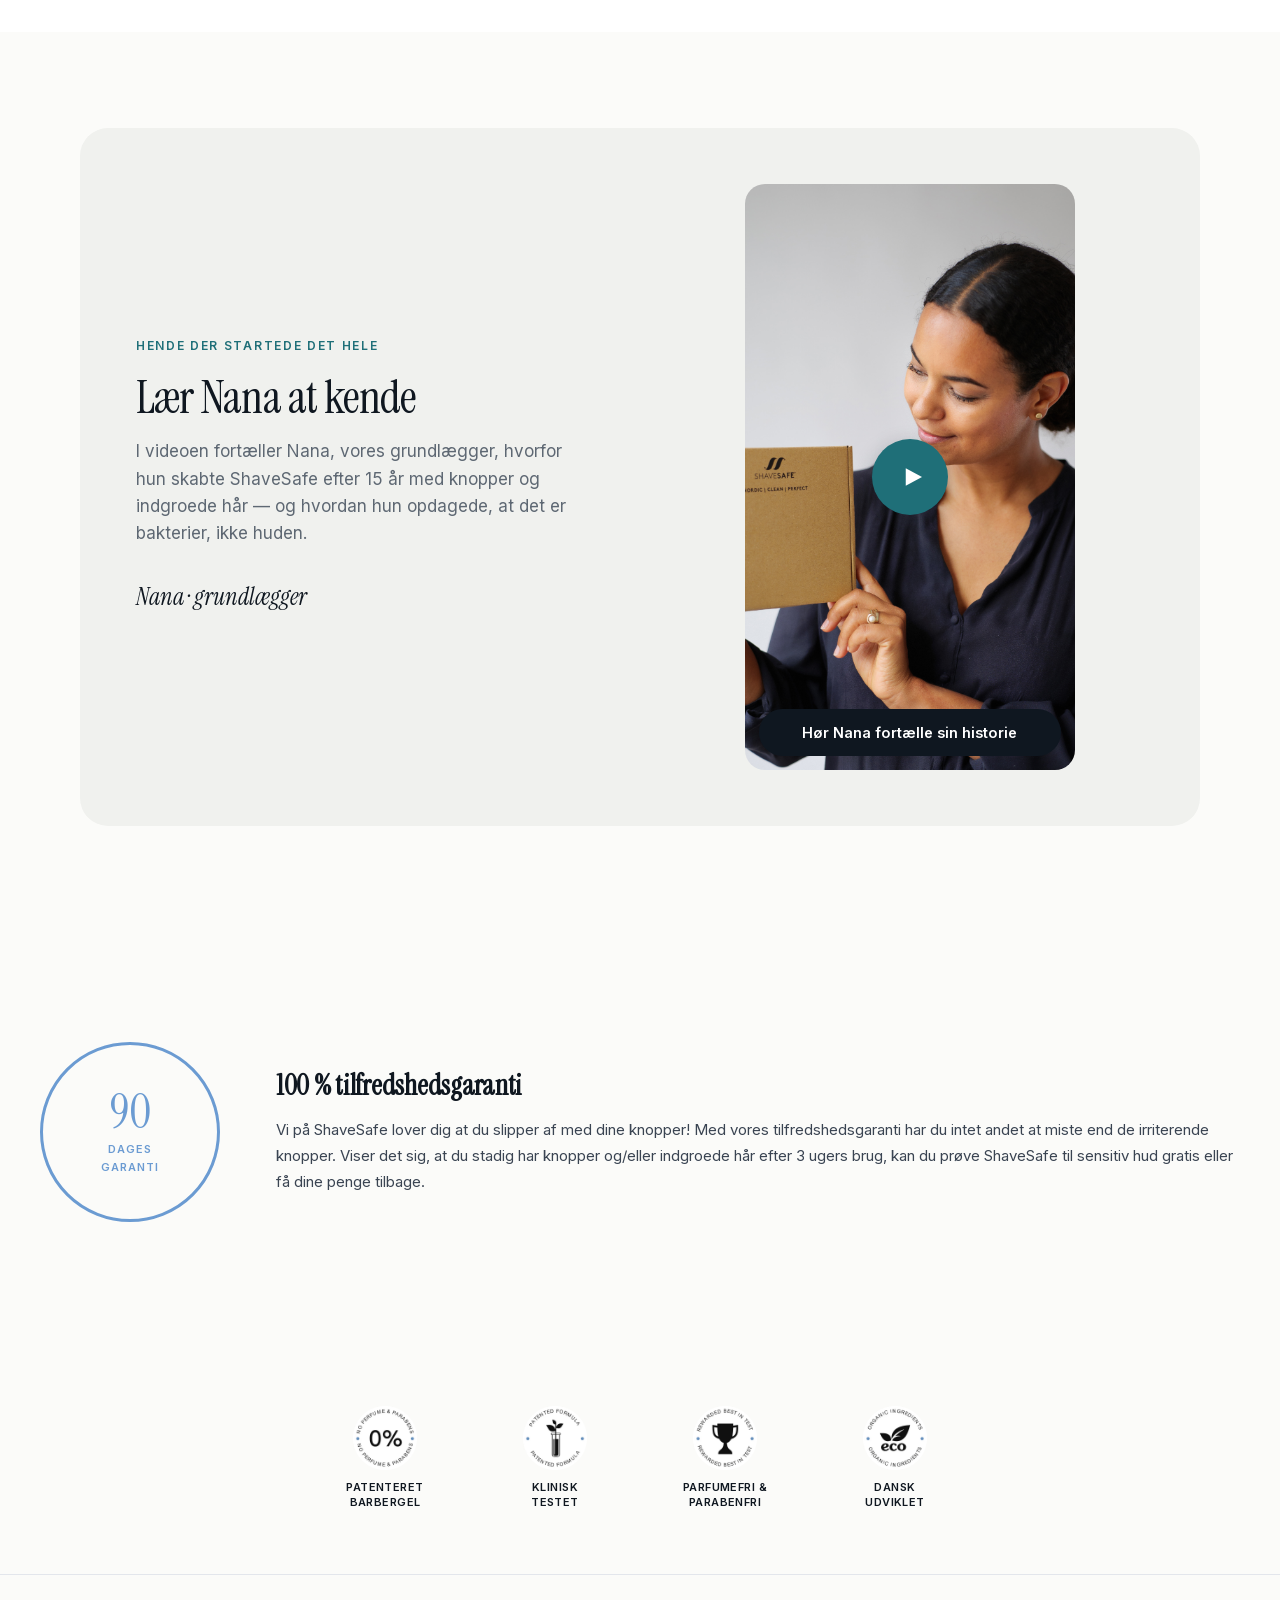
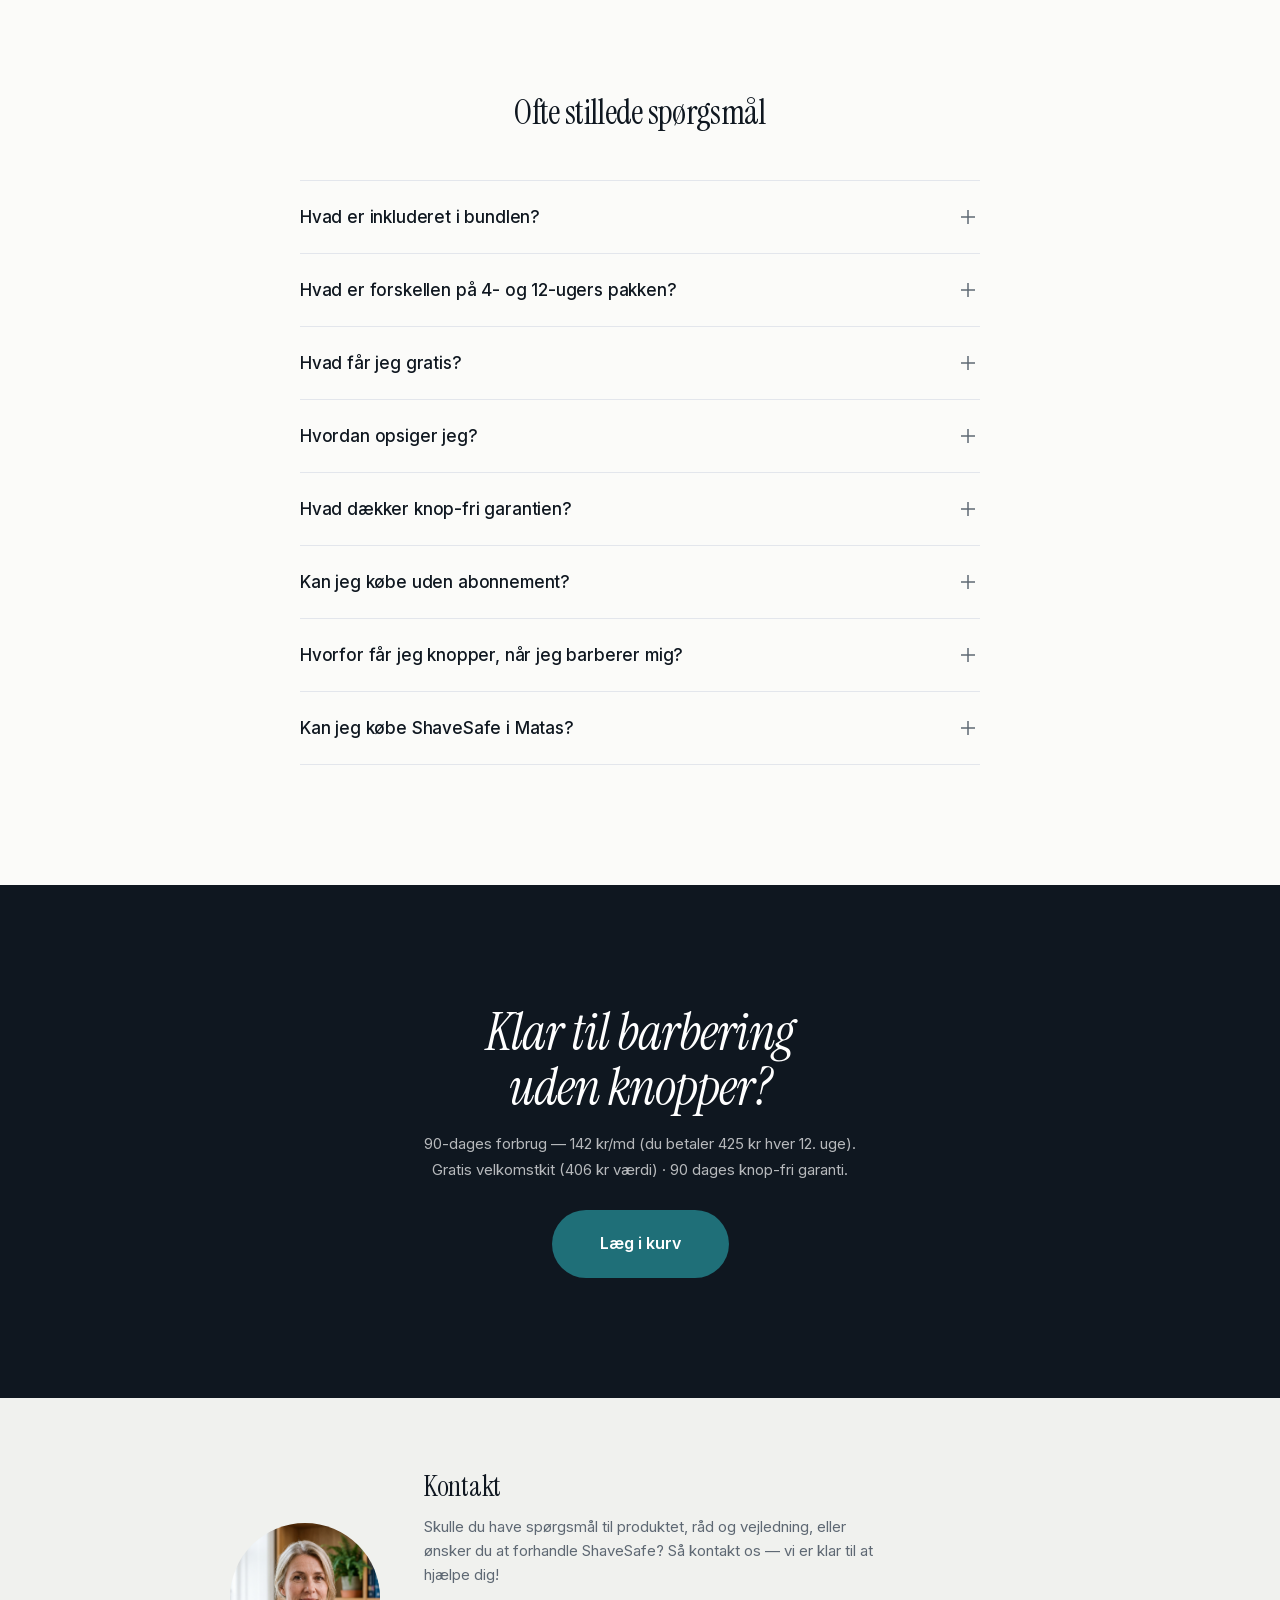
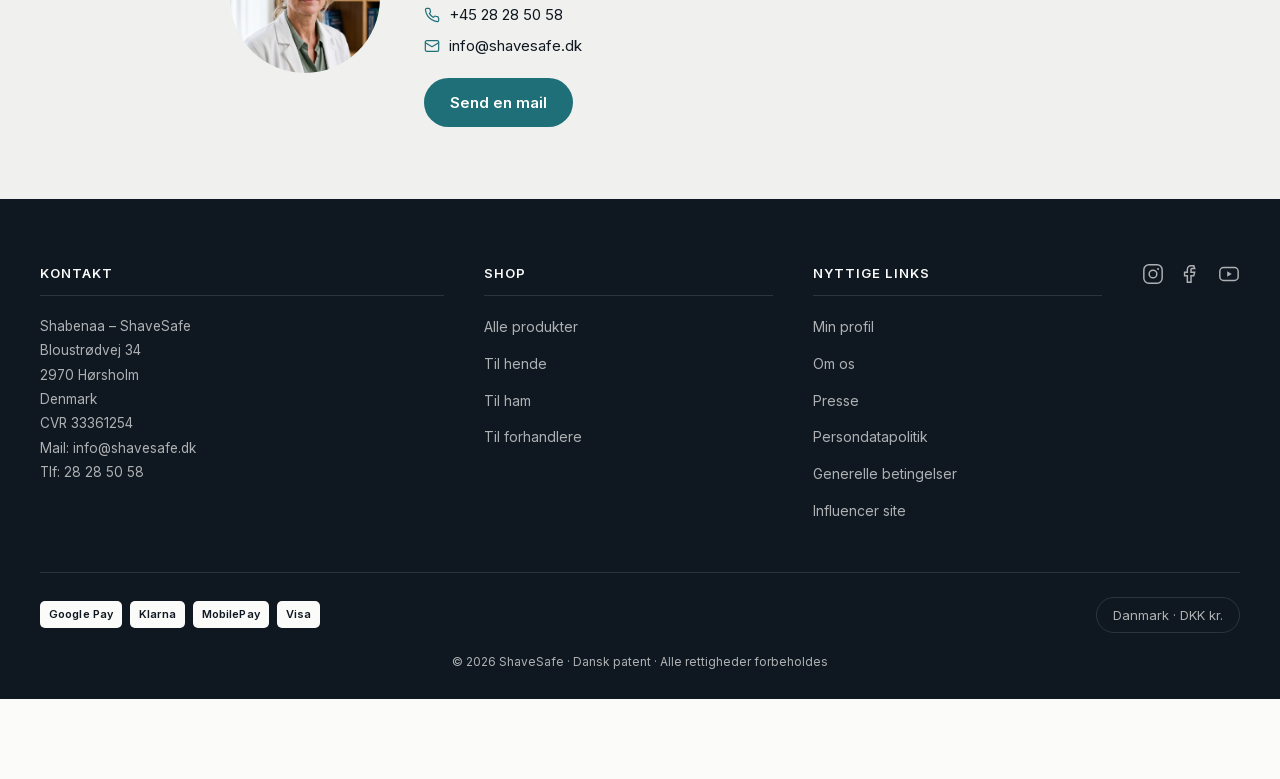
==== commit c76c4dcc: "LP v2: full footer (contact block + multi-column dark footer) Replace the one-line footer with: a 'K" ====
--- a/lp-v2/index.html
+++ b/lp-v2/index.html
@@ -628,9 +628,61 @@
   </div>
   <!-- /.store -->
 
-  <footer>
-    <img src="../img/logo-black.avif" alt="ShaveSafe" />
-    <p>© 2026 ShaveSafe · Dansk patent · Alle rettigheder forbeholdes</p>
+  <!-- CONTACT BLOCK -->
+  <section class="contact-block">
+    <div class="contact-inner">
+      <div class="contact-photo"><img src="../img/dermatologist-portrait.jpg" alt="ShaveSafe kundeservice" loading="lazy" /></div>
+      <div class="contact-text">
+        <h3>Kontakt</h3>
+        <p>Skulle du have spørgsmål til produktet, råd og vejledning, eller ønsker du at forhandle ShaveSafe? Så kontakt os — vi er klar til at hjælpe dig!</p>
+        <div class="contact-links">
+          <a href="tel:+4528285058"><svg viewBox="0 0 24 24"><path d="M22 16.9v3a2 2 0 01-2.2 2 19.8 19.8 0 01-8.6-3 19.5 19.5 0 01-6-6 19.8 19.8 0 01-3-8.6A2 2 0 014.1 2h3a2 2 0 012 1.7c.1.9.3 1.8.6 2.6a2 2 0 01-.5 2.1L8 9.6a16 16 0 006 6l1.2-1.2a2 2 0 012.1-.5c.8.3 1.7.5 2.6.6a2 2 0 011.7 2z"/></svg> +45 28 28 50 58</a>
+          <a href="mailto:info@shavesafe.dk"><svg viewBox="0 0 24 24"><rect x="2" y="4" width="20" height="16" rx="2"/><path d="M22 7l-10 6L2 7"/></svg> info@shavesafe.dk</a>
+        </div>
+        <a class="contact-cta" href="mailto:info@shavesafe.dk">Send en mail</a>
+      </div>
+    </div>
+  </section>
+
+  <footer class="site-footer">
+    <div class="footer-inner">
+      <div class="footer-col">
+        <h4>Kontakt</h4>
+        <p class="footer-addr">Shabenaa – ShaveSafe<br/>Bloustrødvej 34<br/>2970 Hørsholm<br/>Denmark<br/>CVR 33361254<br/>Mail: info@shavesafe.dk<br/>Tlf: 28 28 50 58</p>
+      </div>
+      <div class="footer-col">
+        <h4>Shop</h4>
+        <ul>
+          <li><a href="https://shavesafe.dk/collections/all">Alle produkter</a></li>
+          <li><a href="https://shavesafe.dk/collections/til-hende">Til hende</a></li>
+          <li><a href="https://shavesafe.dk/collections/til-ham">Til ham</a></li>
+          <li><a href="https://shavesafe.dk">Til forhandlere</a></li>
+        </ul>
+      </div>
+      <div class="footer-col">
+        <h4>Nyttige links</h4>
+        <ul>
+          <li><a href="https://shavesafe.dk/account">Min profil</a></li>
+          <li><a href="https://shavesafe.dk">Om os</a></li>
+          <li><a href="https://shavesafe.dk">Presse</a></li>
+          <li><a href="https://shavesafe.dk/policies/privacy-policy">Persondatapolitik</a></li>
+          <li><a href="https://shavesafe.dk/policies/terms-of-service">Generelle betingelser</a></li>
+          <li><a href="https://shavesafe.dk">Influencer site</a></li>
+        </ul>
+      </div>
+      <div class="footer-col footer-social">
+        <a href="https://instagram.com/shavesafe" aria-label="Instagram" target="_blank" rel="noopener"><svg viewBox="0 0 24 24"><rect x="2" y="2" width="20" height="20" rx="5.5"/><circle cx="12" cy="12" r="4.2"/><circle cx="17.5" cy="6.5" r="1.1" fill="currentColor" stroke="none"/></svg></a>
+        <a href="https://facebook.com/shavesafe" aria-label="Facebook" target="_blank" rel="noopener"><svg viewBox="0 0 24 24"><path d="M15 3h-3a4 4 0 00-4 4v3H5v4h3v7h4v-7h3l1-4h-4V7a1 1 0 011-1h3z"/></svg></a>
+        <a href="https://youtube.com/@shavesafe" aria-label="YouTube" target="_blank" rel="noopener"><svg viewBox="0 0 24 24"><rect x="2" y="5" width="20" height="14" rx="4"/><path d="M10 9l5 3-5 3z" fill="currentColor" stroke="none"/></svg></a>
+      </div>
+    </div>
+    <div class="footer-bottom">
+      <div class="footer-pay">
+        <span>Google Pay</span><span>Klarna</span><span>MobilePay</span><span>Visa</span>
+      </div>
+      <div class="footer-country">Danmark · DKK kr.</div>
+    </div>
+    <p class="footer-copy">© 2026 ShaveSafe · Dansk patent · Alle rettigheder forbeholdes</p>
   </footer>
 
   <!-- STICKY BOTTOM BAR (tier-aware, IM8) -->
--- a/lp-v2/styles.css
+++ b/lp-v2/styles.css
@@ -746,8 +746,40 @@
 /* =============================================================
    FOOTER
    ============================================================= */
-footer { border-top: 1px solid var(--line); padding: var(--s4) 24px; text-align: center; font-size: 11px; color: var(--ink-2); background: var(--bg); }
-footer img { height: 16px; margin: 0 auto 12px; opacity: .4; }
+/* ── Contact block (above footer) ── */
+.contact-block { background: var(--bg-2); padding: 72px 24px; }
+.contact-inner { max-width: 820px; margin: 0 auto; display: flex; align-items: center; gap: 44px; }
+.contact-photo { flex: 0 0 150px; }
+.contact-photo img { width: 150px; height: 150px; border-radius: 50%; object-fit: cover; object-position: center top; }
+.contact-text h3 { font-family: var(--serif); font-size: 28px; color: var(--ink); margin-bottom: 12px; }
+.contact-text p { font-size: 15px; line-height: 1.6; color: var(--ink-2); max-width: 460px; margin-bottom: 16px; }
+.contact-links { display: flex; flex-direction: column; gap: 8px; margin-bottom: 20px; }
+.contact-links a { display: inline-flex; align-items: center; gap: 9px; font-size: 15px; color: var(--ink); text-decoration: none; }
+.contact-links a:hover { color: var(--teal); }
+.contact-links svg { width: 16px; height: 16px; stroke: var(--teal); stroke-width: 1.8; fill: none; stroke-linecap: round; stroke-linejoin: round; flex-shrink: 0; }
+.contact-cta { display: inline-flex; background: var(--teal); color: #fff; font-family: var(--sans); font-size: 15px; font-weight: 600; padding: 13px 26px; border-radius: 50px; text-decoration: none; transition: background .2s; }
+.contact-cta:hover { background: var(--teal-deep); }
+@media (max-width: 680px) { .contact-inner { flex-direction: column; text-align: center; gap: 24px; } .contact-links { align-items: center; } }
+
+/* ── Footer ── */
+.site-footer { background: var(--band-dark); color: var(--on-dark); padding: 64px 24px 28px; }
+.footer-inner { max-width: var(--max); margin: 0 auto; display: grid; grid-template-columns: 1.4fr 1fr 1fr auto; gap: 40px; }
+.footer-col h4 { font-family: var(--sans); font-size: 13px; font-weight: 700; text-transform: uppercase; letter-spacing: .08em; color: var(--on-dark); margin-bottom: 18px; padding-bottom: 12px; border-bottom: 1px solid var(--on-dark-line); }
+.footer-addr { font-size: 13.5px; line-height: 1.8; color: var(--on-dark-soft); }
+.footer-col ul { list-style: none; display: grid; gap: 11px; }
+.footer-col ul a { font-size: 14px; color: var(--on-dark-soft); text-decoration: none; transition: color .15s; }
+.footer-col ul a:hover { color: var(--on-dark); }
+.footer-social { display: flex; gap: 16px; align-items: flex-start; }
+.footer-social a { color: var(--on-dark-soft); display: inline-flex; transition: color .15s; }
+.footer-social a:hover { color: var(--on-dark); }
+.footer-social svg { width: 22px; height: 22px; stroke: currentColor; stroke-width: 1.6; fill: none; }
+.footer-bottom { max-width: var(--max); margin: 48px auto 0; padding-top: 24px; border-top: 1px solid var(--on-dark-line); display: flex; align-items: center; justify-content: space-between; gap: 16px; flex-wrap: wrap; }
+.footer-pay { display: flex; gap: 8px; flex-wrap: wrap; }
+.footer-pay span { font-size: 11px; font-weight: 600; color: var(--band-dark); background: var(--on-dark); border-radius: 5px; padding: 5px 9px; letter-spacing: .01em; }
+.footer-country { font-size: 13px; color: var(--on-dark-soft); border: 1px solid var(--on-dark-line); border-radius: 50px; padding: 7px 16px; }
+.footer-copy { max-width: var(--max); margin: 20px auto 0; font-size: 12px; color: var(--on-dark-soft); text-align: center; }
+@media (max-width: 860px) { .footer-inner { grid-template-columns: 1fr 1fr; gap: 32px; } .footer-social { grid-column: span 2; } }
+@media (max-width: 520px) { .footer-inner { grid-template-columns: 1fr; } .footer-social { grid-column: auto; } .footer-bottom { justify-content: center; } }
 
 /* =============================================================
    STICKY BOTTOM BAR  (tier-aware)
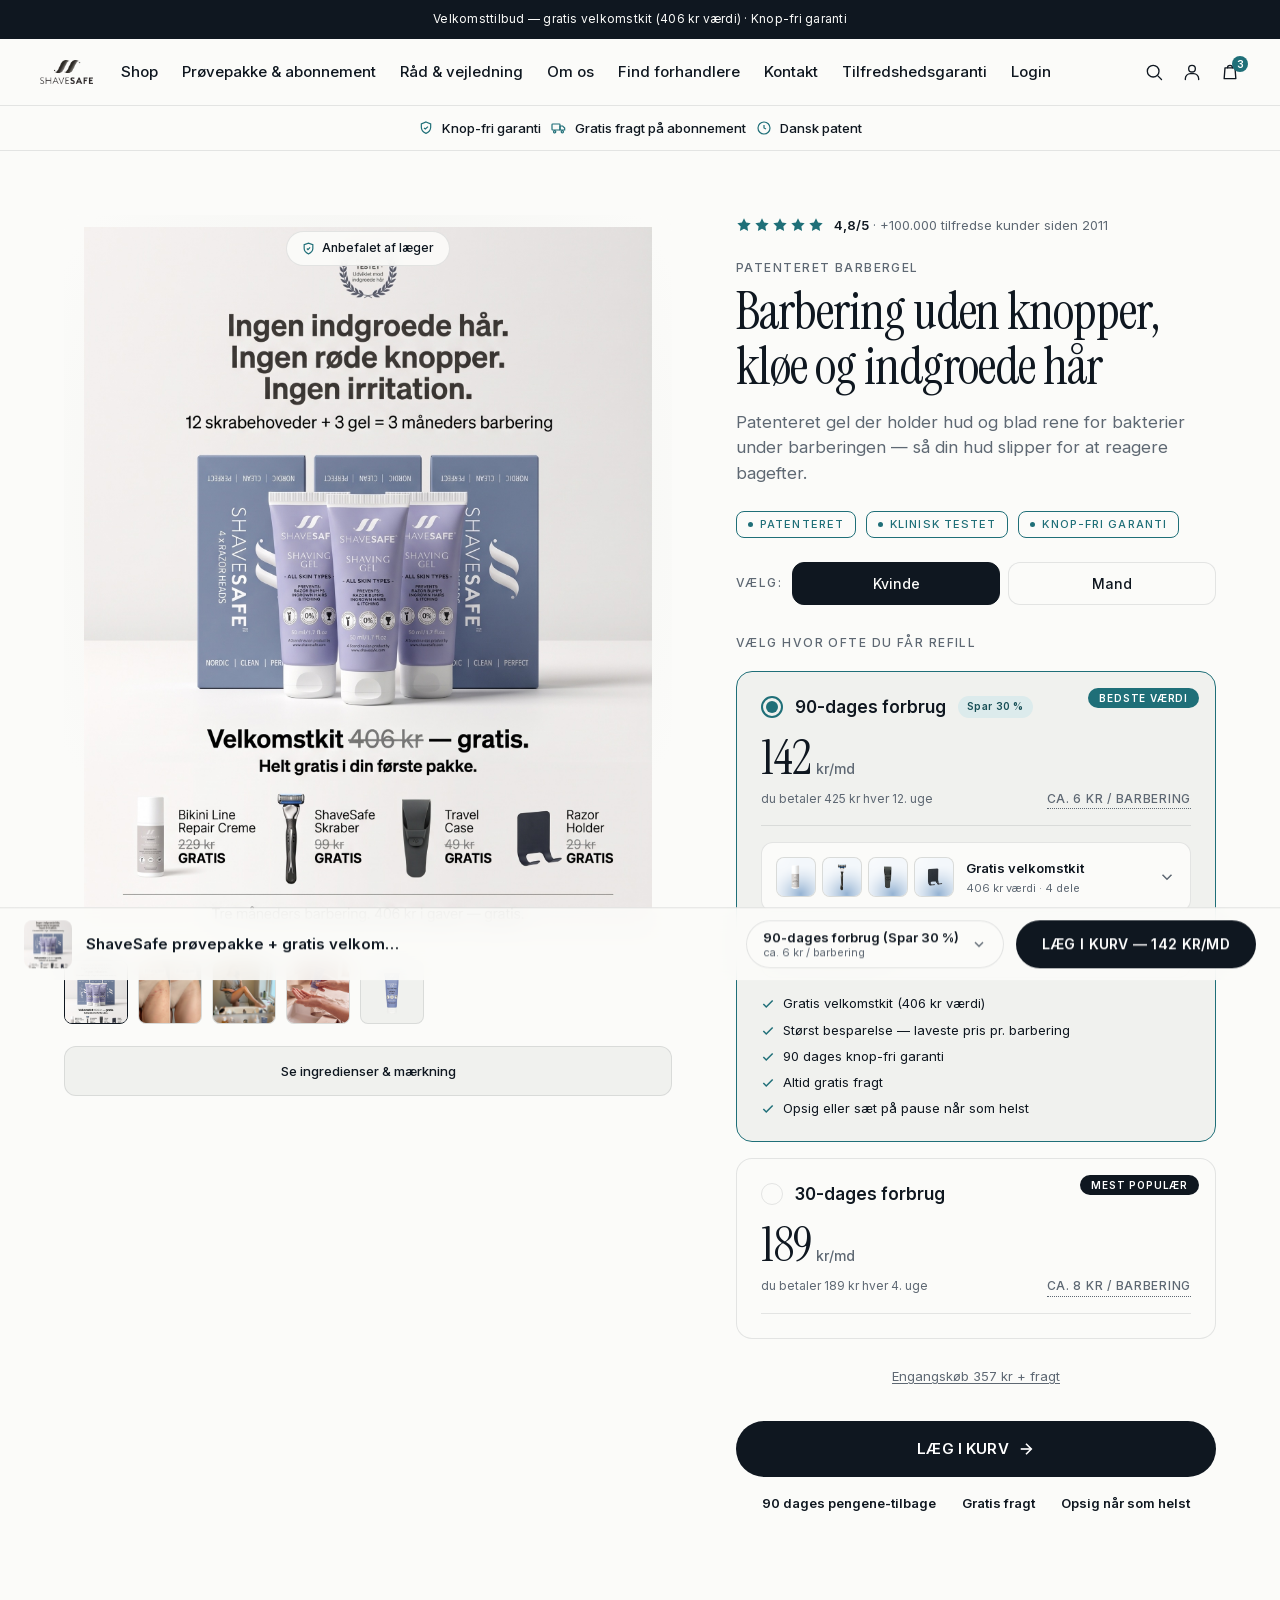
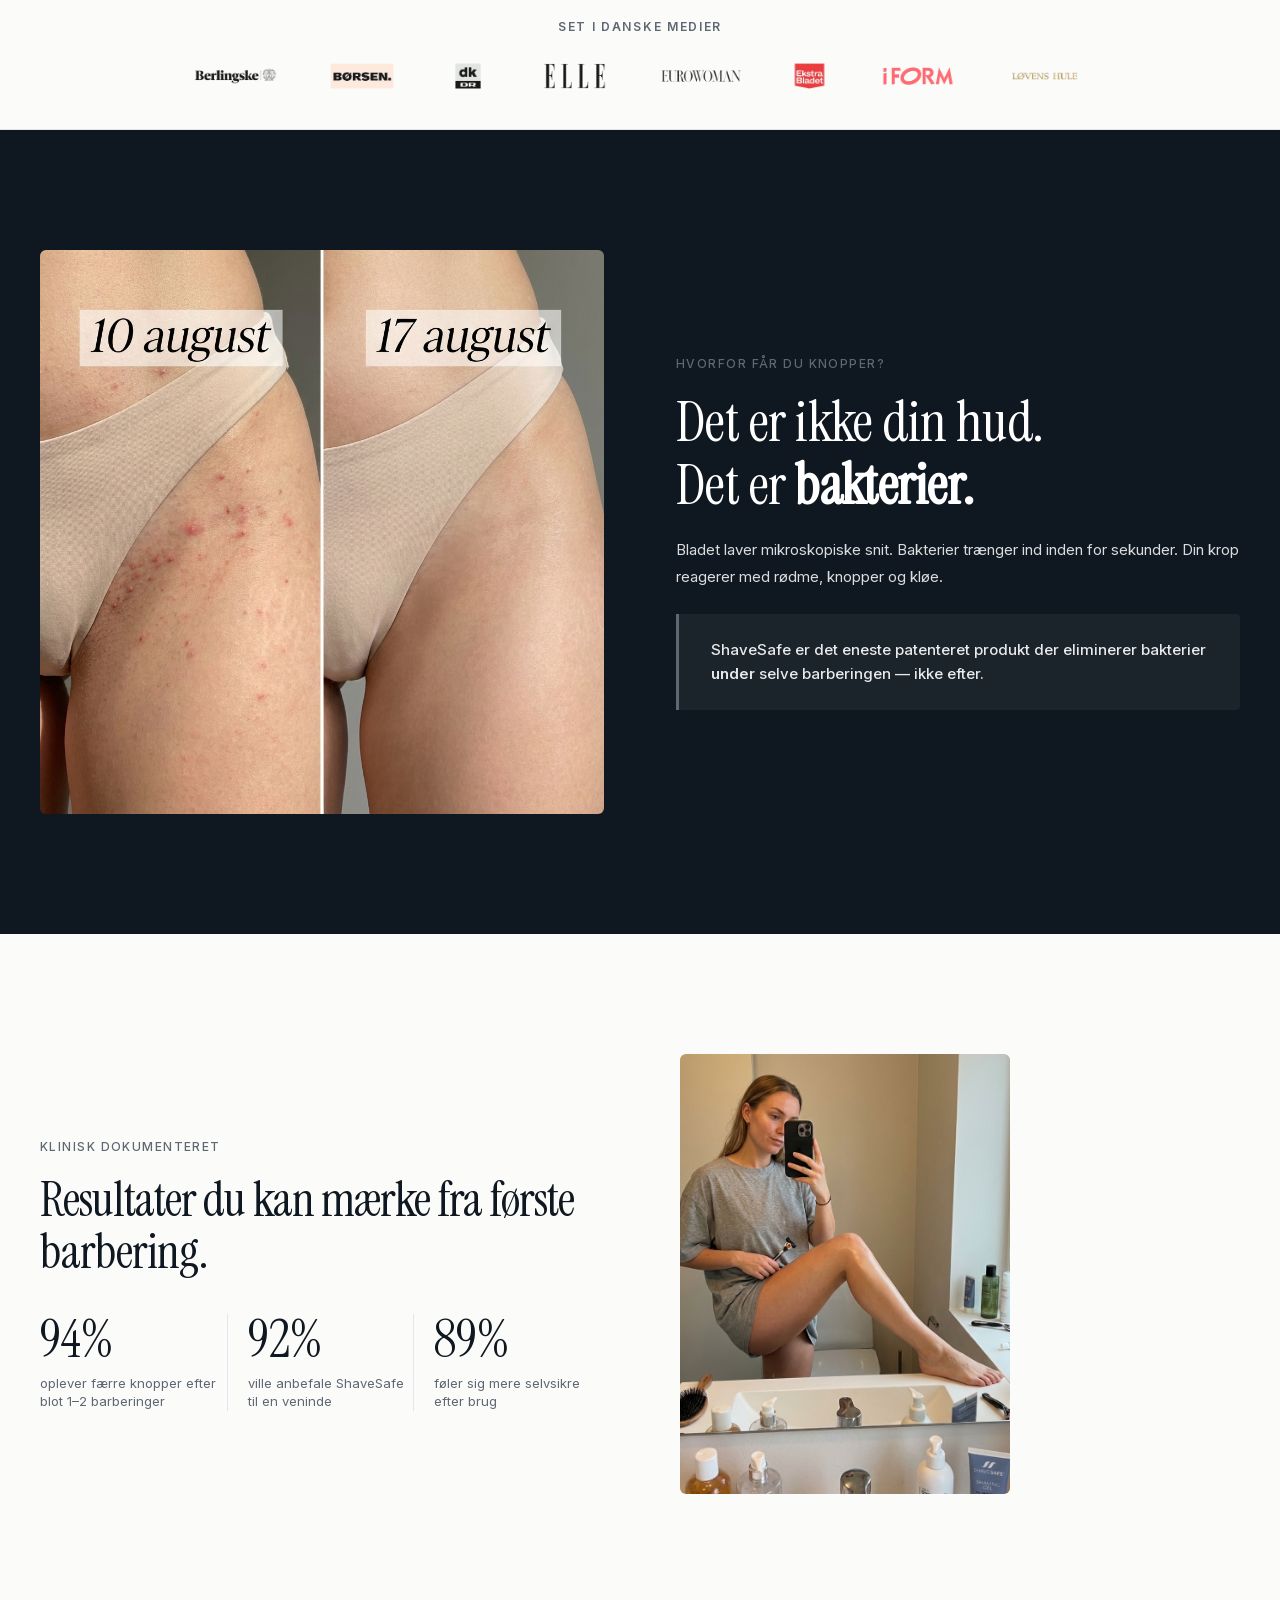
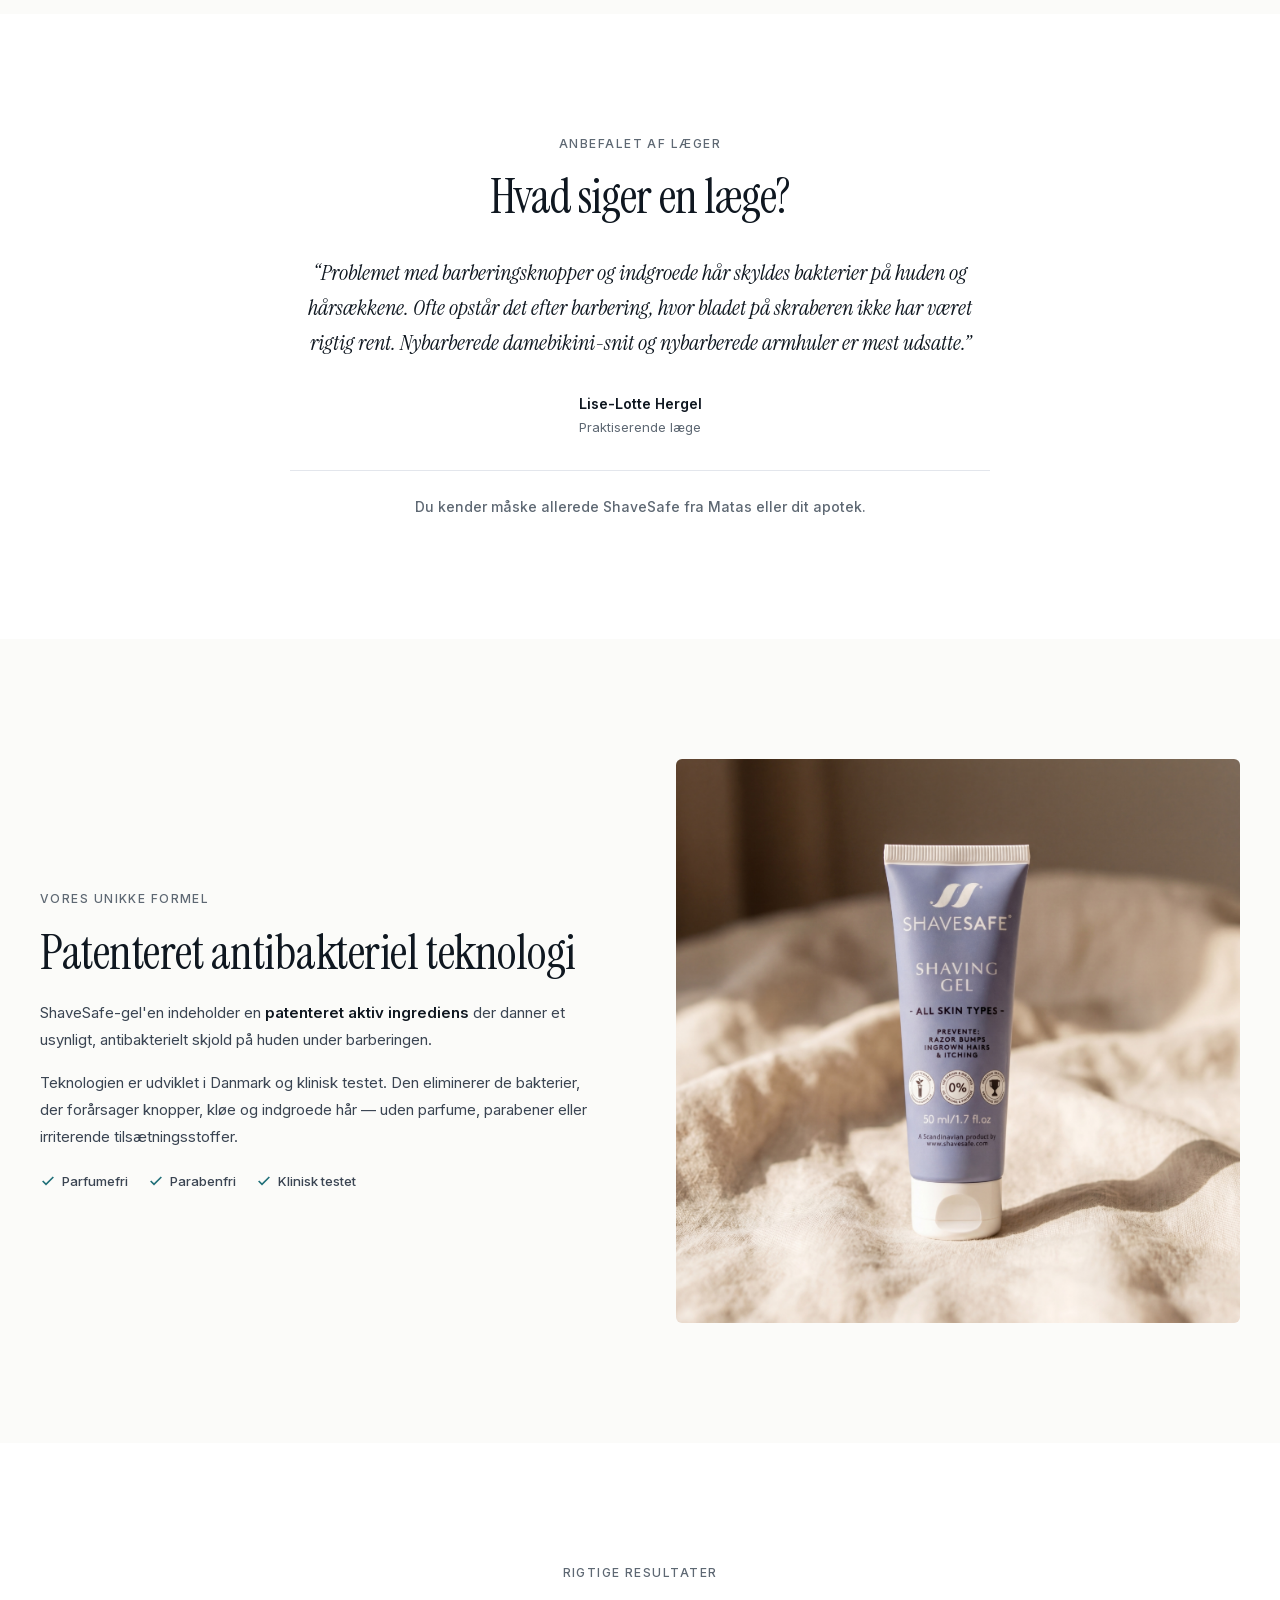
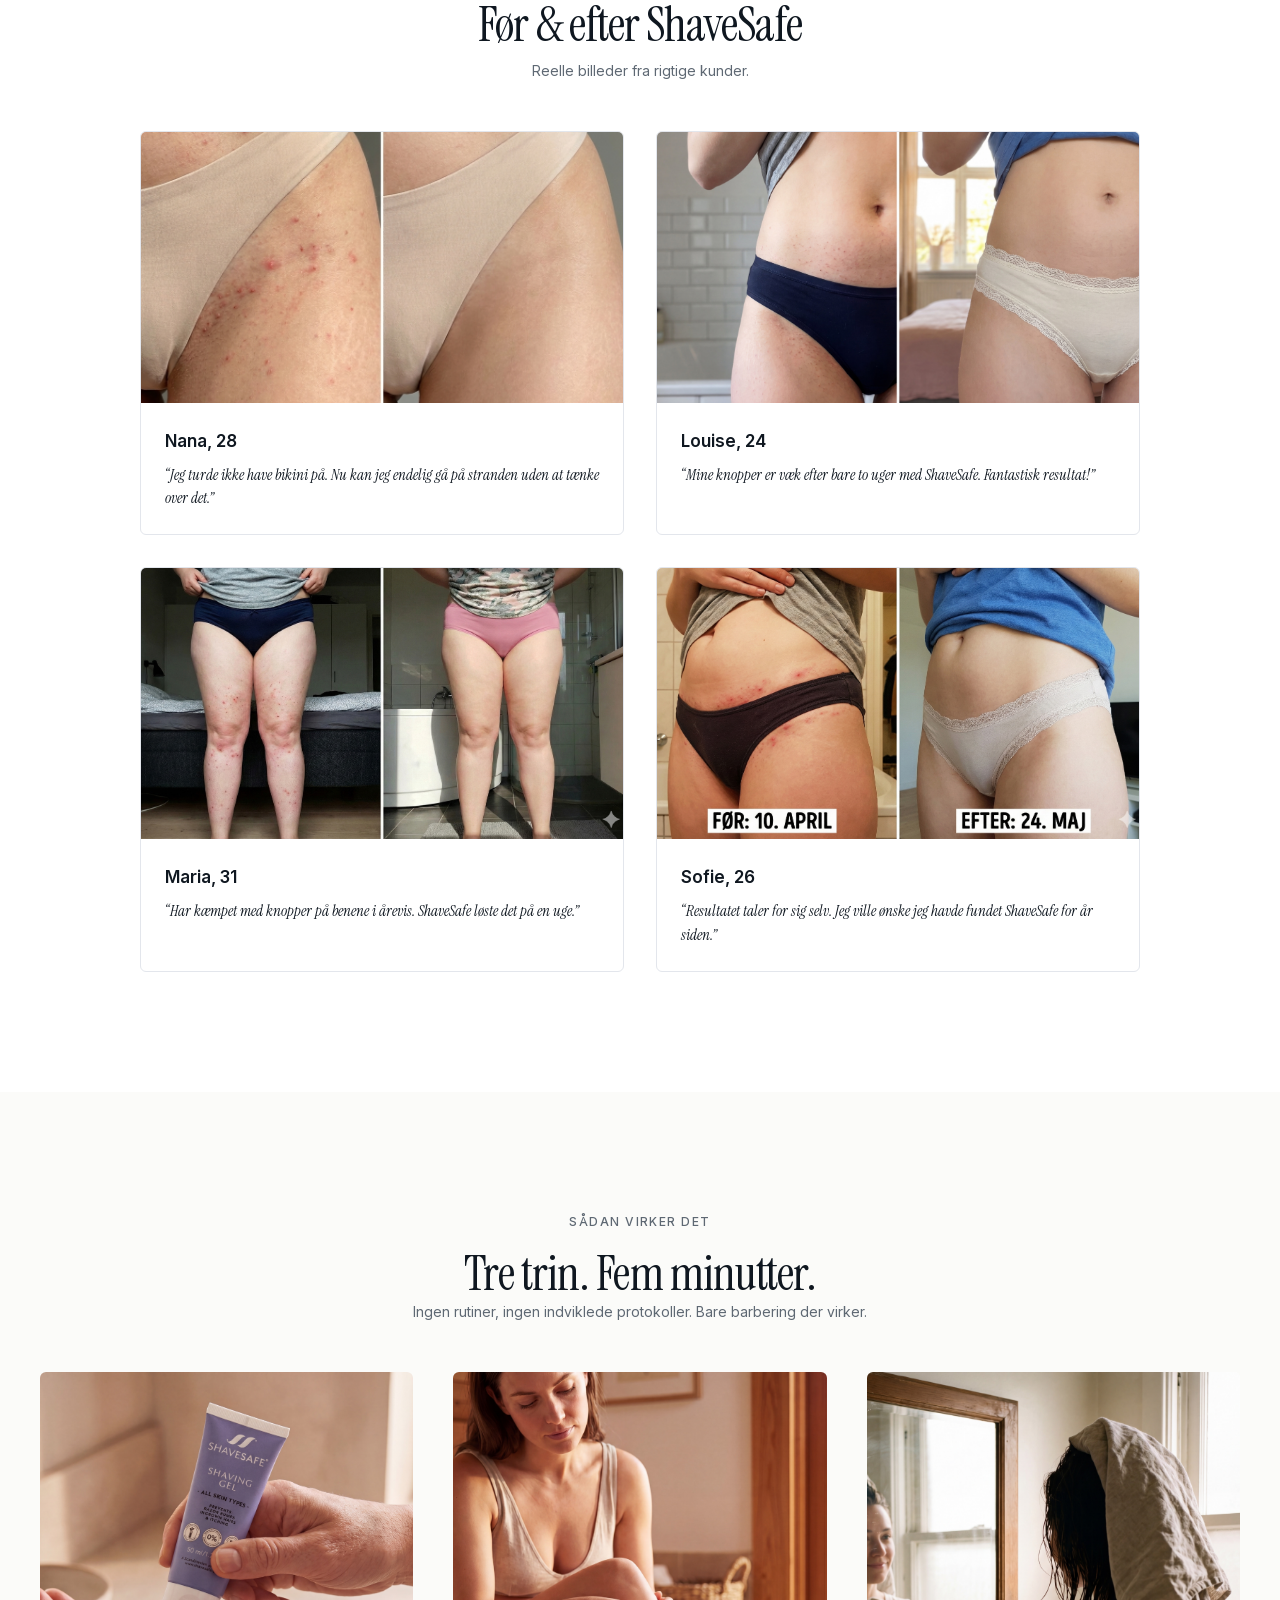
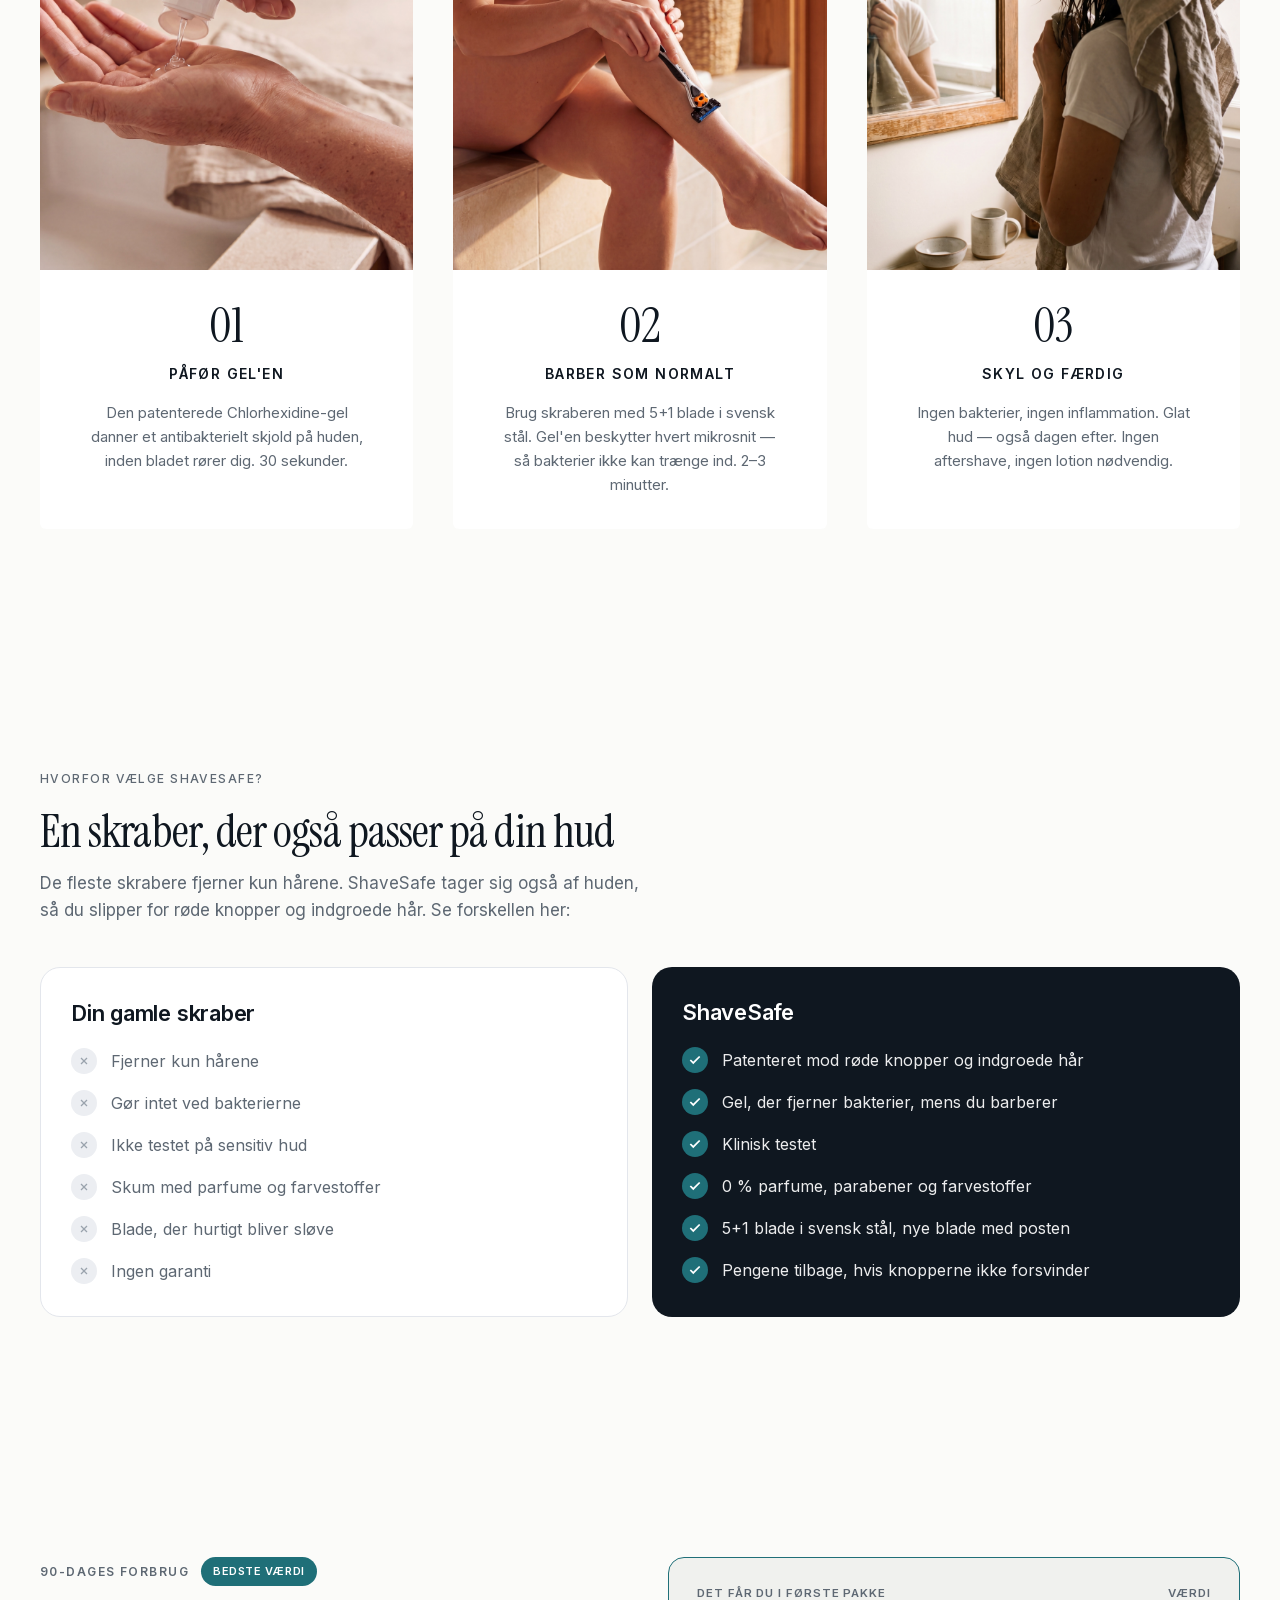
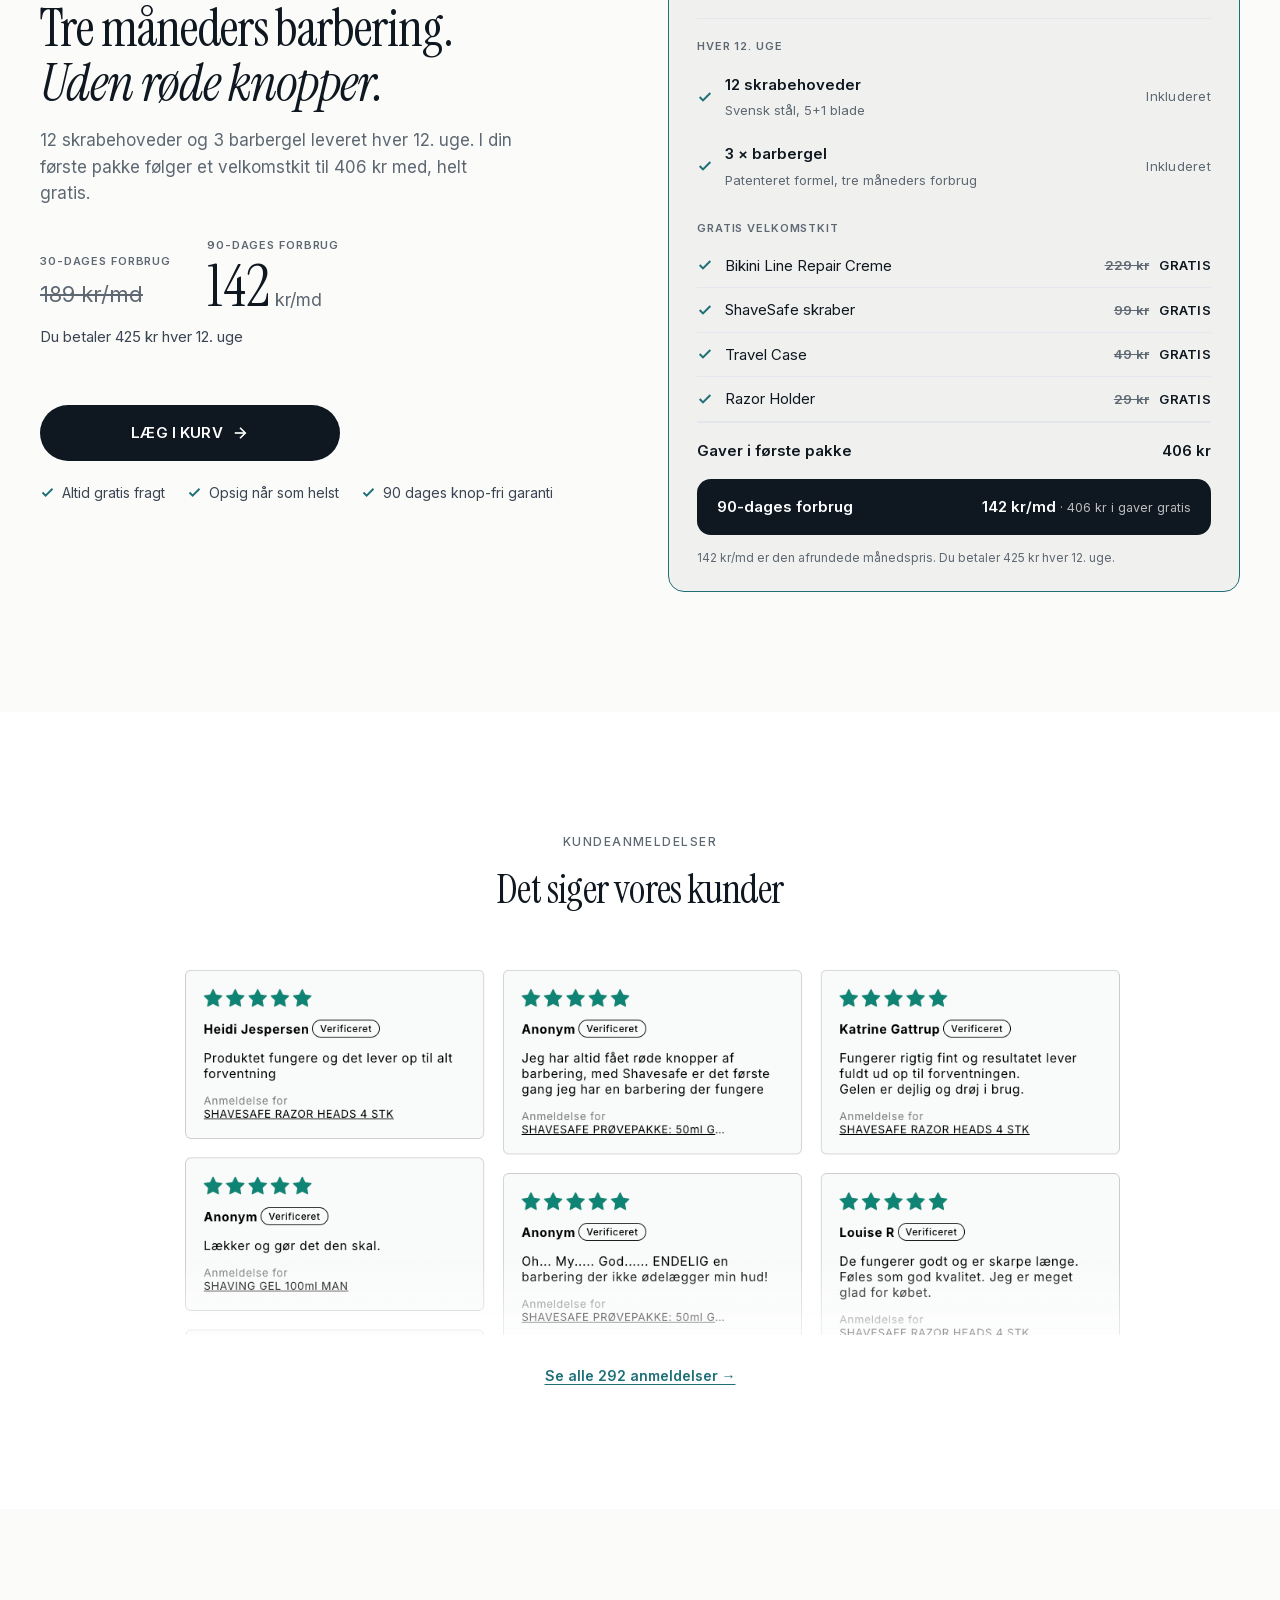
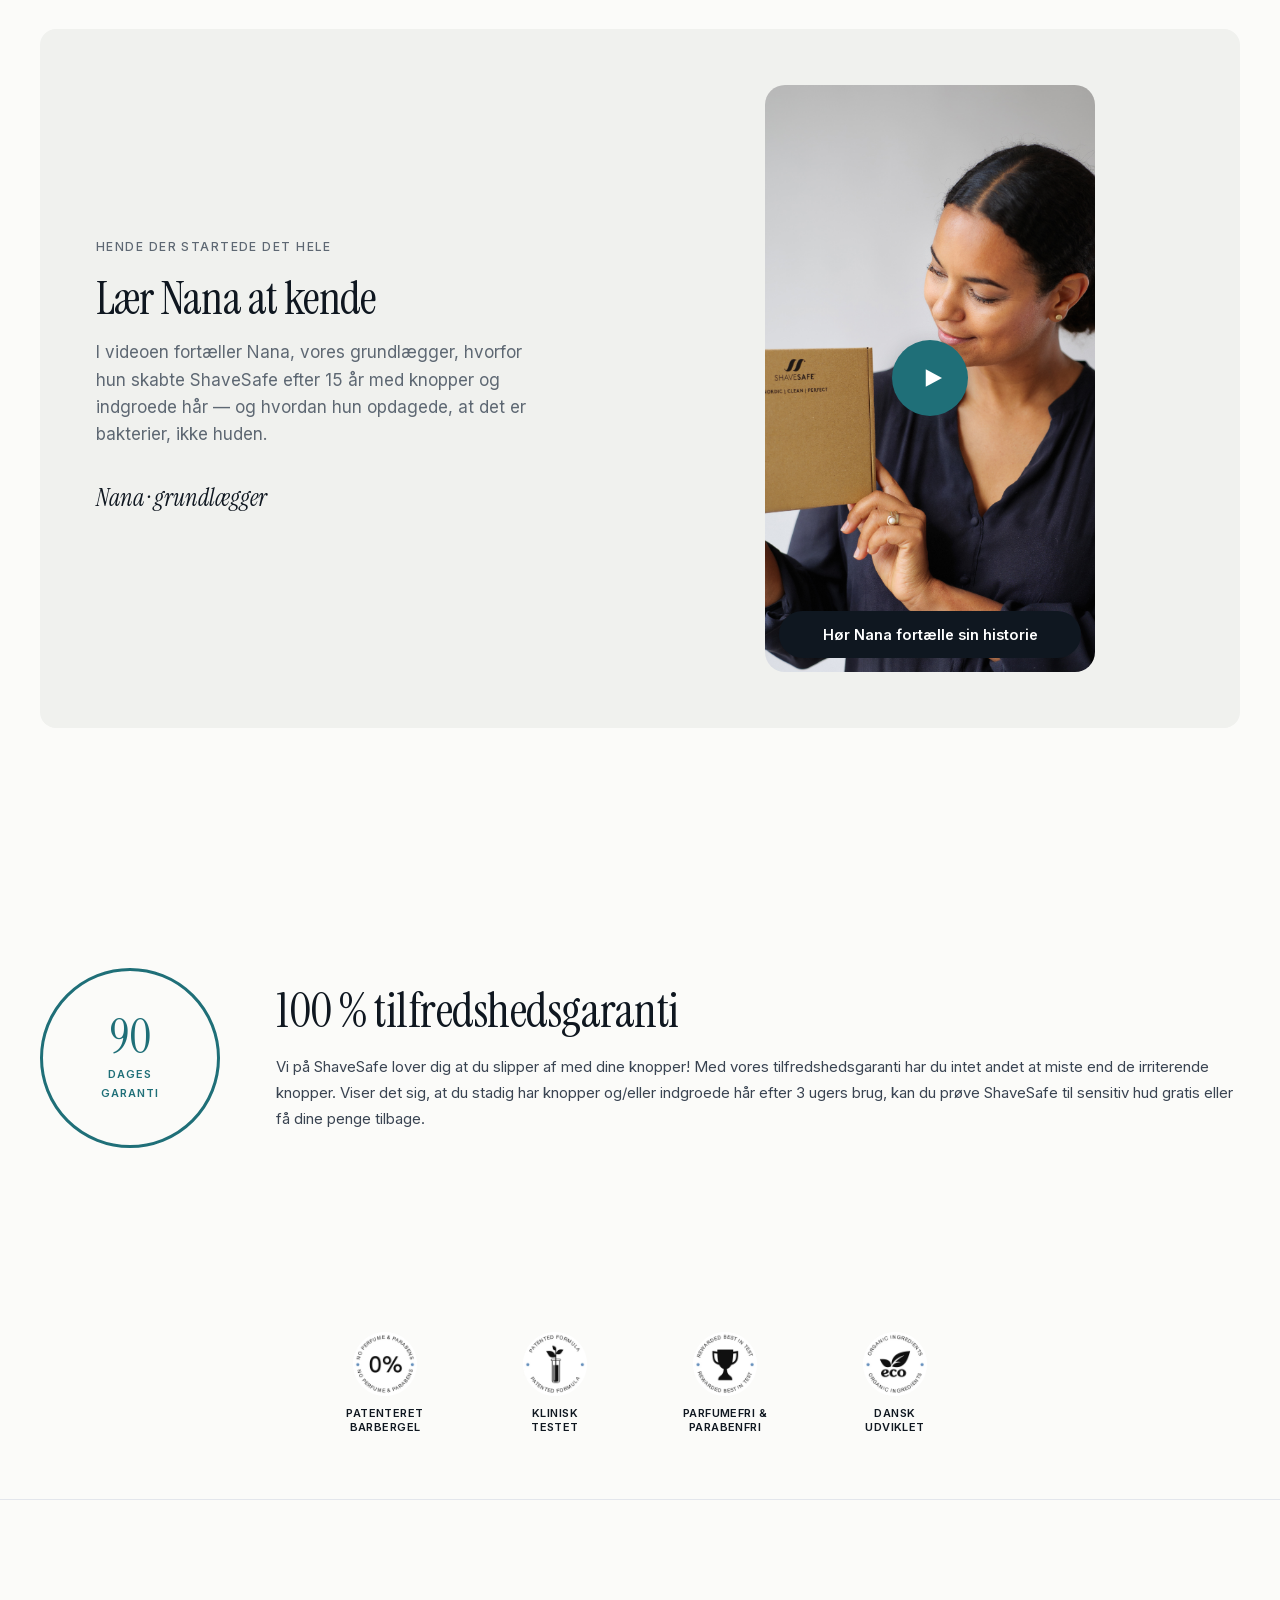
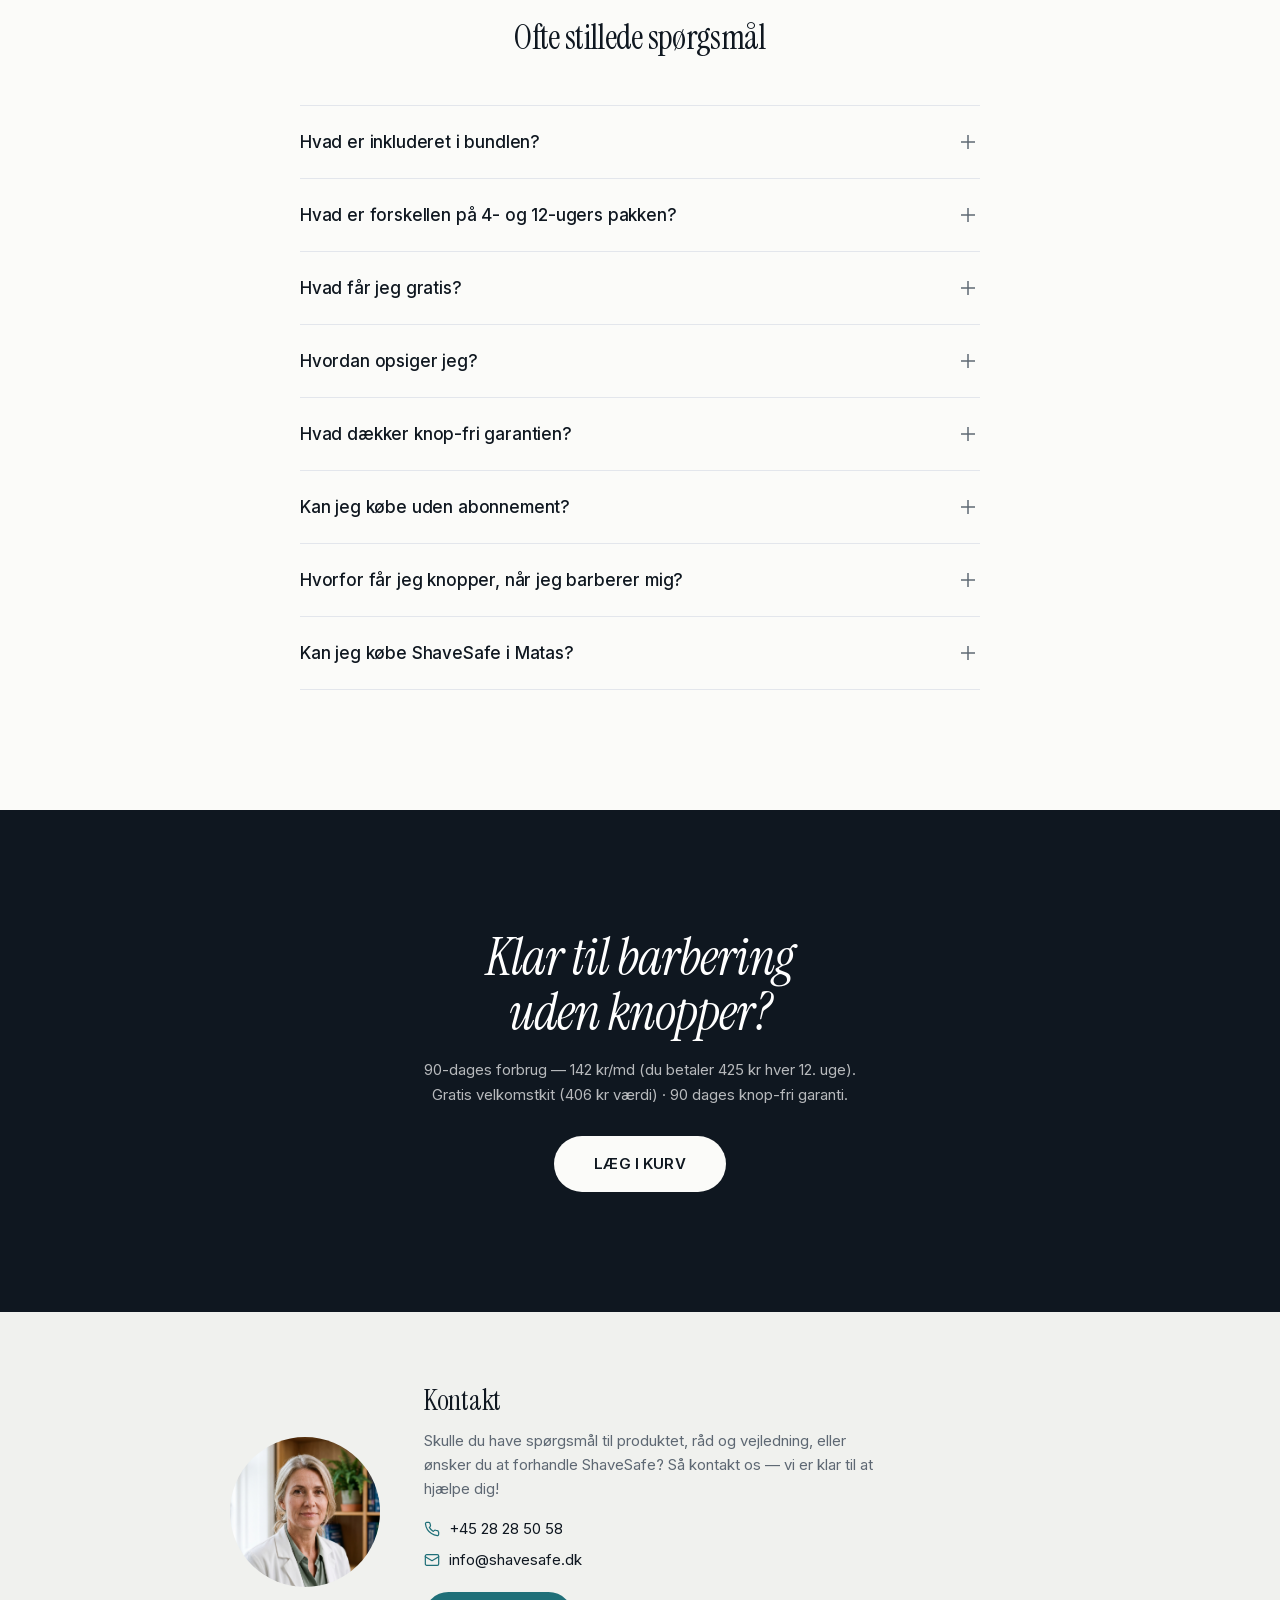
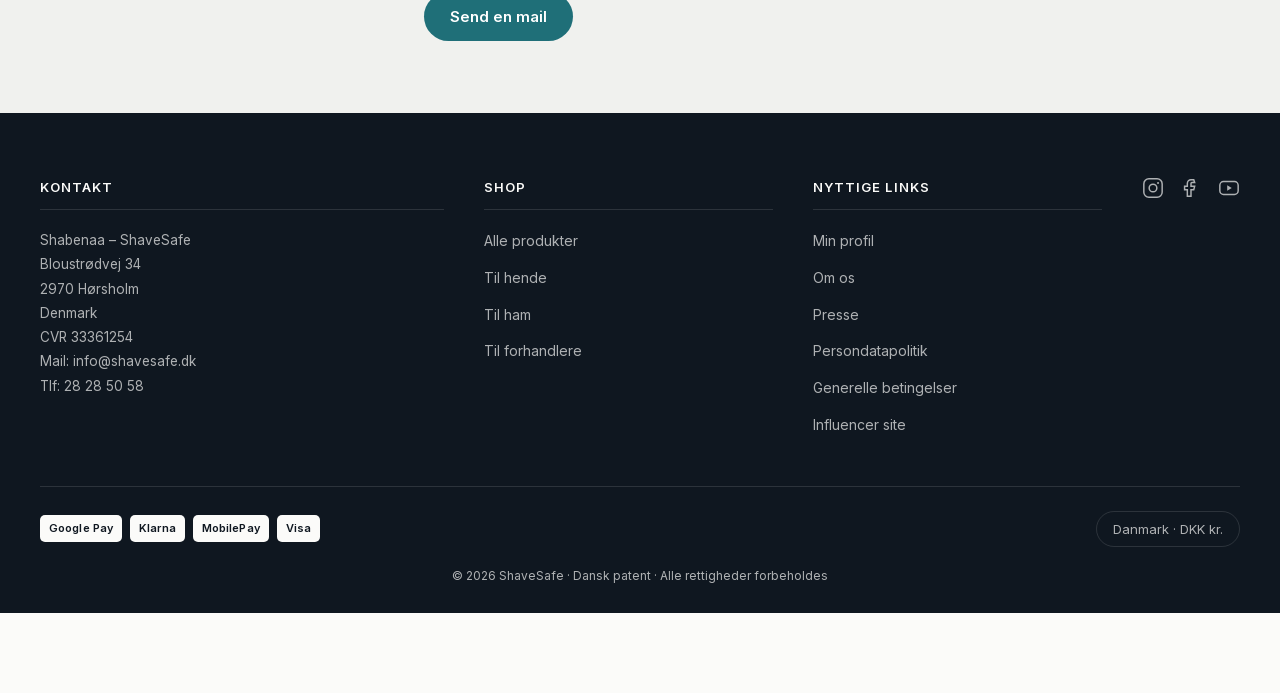
==== commit e98cfc1d: "LP v2: visual cleanup — unify store sections onto hero tokens Make everything below the hero follow " ====
--- a/lp-v2/index.html
+++ b/lp-v2/index.html
@@ -410,7 +410,7 @@
     <section class="how-section">
       <div class="how-inner">
         <div class="section-eyebrow reveal" style="text-align:center;">Sådan virker det</div>
-        <h2 class="reveal" style="text-align:center;font-size:clamp(24px,4vw,34px);font-weight:400;">Tre trin. Fem minutter.</h2>
+        <h2 class="reveal" style="text-align:center;font-size:clamp(28px,4vw,48px);font-weight:400;">Tre trin. Fem minutter.</h2>
         <p class="reveal" style="text-align:center;color:var(--muted);font-size:14px;margin-bottom:0;">Ingen rutiner, ingen indviklede protokoller. Bare barbering der virker.</p>
         <div class="how-grid">
           <div class="how-card reveal">
--- a/lp-v2/store.css
+++ b/lp-v2/store.css
@@ -49,13 +49,14 @@
 @media (max-width: 768px) {
   .store .section { padding: 64px 24px; }
 }
+/* eyebrow matches the hero .pdp-eyebrow exactly: 12px, grey, 0.12em, weight 500 */
 .store .section-eyebrow {
   font-family: 'Inter', sans-serif;
   font-size: 12px;
   text-transform: uppercase;
-  letter-spacing: 0.14em;
-  color: var(--muted);
-  font-weight: 600;
+  letter-spacing: 0.12em;
+  color: var(--muted);
+  font-weight: 500;
   margin-bottom: 16px;
 }
 .store .section h2 {
@@ -140,13 +141,13 @@
   line-height: 1.6;
 }
 
-/* Navy reframe section */
+/* Navy reframe section — reduced padding (was mostly empty space) */
 .store .section--reframe {
   background: var(--navy);
-  padding: 140px 24px;
+  padding: 120px 24px;
 }
 @media (max-width: 768px) {
-  .store .section--reframe { padding: 80px 24px; }
+  .store .section--reframe { padding: 64px 24px; }
 }
 .store .section--reframe .section-eyebrow {
   color: var(--clinical-green);
@@ -157,21 +158,26 @@
 }
 .store .section--reframe .split-text p {
   color: rgba(255,255,255,0.85);
+  font-size: 15px;            /* page's normal body size */
 }
 .store .section--reframe .callout-box p {
   color: rgba(255,255,255,0.9);
+  font-size: 15px;            /* normal body size, not 14px */
 }
 .store .section--reframe .split-img {
   background: rgba(255,255,255,0.05);
 }
+/* keep the full før/efter frame visible so the date labels aren't cropped at the top */
+.store .section--reframe .split-img { aspect-ratio: auto; }
+.store .section--reframe .split-img img { height: auto; object-fit: contain; object-position: center top; }
 
 /* ── STATS ── */
 .store .stats-section {
-  padding: 140px 24px;
+  padding: 120px 24px;
   background: var(--light);
 }
 @media (max-width: 768px) {
-  .store .stats-section { padding: 80px 24px; }
+  .store .stats-section { padding: 64px 24px; }
 }
 .store .stats-grid {
   display: grid;
@@ -184,29 +190,47 @@
 @media (min-width: 768px) {
   .store .stats-grid { grid-template-columns: 1fr 1fr; gap: 80px; }
 }
+/* three numbers in one row of three columns, thin divider between, stack on mobile */
 .store .stats-numbers {
+  display: grid;
+  grid-template-columns: repeat(3, 1fr);
+  gap: 0;
+}
+.store .stat {
   display: flex;
   flex-direction: column;
-  gap: 36px;
-}
-.store .stat {
-  display: flex;
-  align-items: baseline;
-  gap: 20px;
+  align-items: flex-start;
+  gap: 8px;
+  padding-left: 20px;
+  border-left: 1px solid var(--border);
+}
+.store .stat:first-child {
+  padding-left: 0;
+  border-left: none;
 }
 .store .stat-num {
   font-family: var(--serif);
-  font-size: clamp(56px, 7vw, 72px);
+  font-size: clamp(34px, 4.4vw, 52px);
   font-weight: 400;
   color: var(--navy);
   line-height: 1;
   flex-shrink: 0;
 }
 .store .stat-label {
-  font-size: 14px;
+  font-size: 13px;
   color: var(--muted);
   line-height: 1.45;
-  max-width: 200px;
+  max-width: none;
+}
+@media (max-width: 560px) {
+  .store .stats-numbers { grid-template-columns: 1fr; }
+  .store .stat {
+    padding-left: 0;
+    border-left: none;
+    border-top: 1px solid var(--border);
+    padding-top: 20px;
+  }
+  .store .stat:first-child { border-top: none; padding-top: 0; }
 }
 .store .stats-source {
   font-size: 12px;
@@ -221,6 +245,7 @@
   border-radius: var(--radius);
   overflow: hidden;
   aspect-ratio: 3/4;
+  max-height: 440px;          /* line the image up with the text block */
   background: var(--cream);
 }
 .store .stats-img img {
@@ -245,7 +270,7 @@
   margin-bottom: 16px;
 }
 .store .doctor-inner h2 {
-  font-size: clamp(24px, 4vw, 36px);
+  font-size: clamp(28px, 4vw, 48px);   /* common store h2 scale */
   font-weight: 400;
   margin-bottom: 32px;
 }
@@ -678,7 +703,7 @@
   width: 180px;
   height: 180px;
   border-radius: 50%;
-  border: 3px solid #6b9bd2;
+  border: 3px solid var(--accent);
   display: flex;
   flex-direction: column;
   align-items: center;
@@ -690,7 +715,7 @@
   font-family: var(--serif);
   font-size: 48px;
   font-weight: 700;
-  color: #6b9bd2;
+  color: var(--accent);
   line-height: 1;
 }
 .store .guarantee-badge-sub {
@@ -698,13 +723,13 @@
   font-weight: 600;
   text-transform: uppercase;
   letter-spacing: 0.1em;
-  color: #6b9bd2;
+  color: var(--accent);
   margin-top: 4px;
   text-align: center;
 }
 .store .guarantee-content h3 {
-  font-size: 28px;
-  font-weight: 700;
+  font-size: clamp(28px, 4vw, 48px);   /* common store heading scale */
+  font-weight: 400;
   margin-bottom: 14px;
 }
 .store .guarantee-content p {
@@ -783,29 +808,31 @@
 .store .faq-a.open { max-height: 320px; padding-bottom: 24px; }
 .store .faq-a a { color: var(--accent); }
 
-/* ── CTA BUTTONS (scoped orange) ── */
+/* ── CTA BUTTONS — match the hero .cta-btn exactly (dark fill, pill, uppercase, 56px) ── */
 .store .cta-btn {
   display: inline-flex;
   align-items: center;
   justify-content: center;
   gap: 8px;
-  background: var(--accent);
+  min-height: 56px;
+  background: var(--black);
   color: var(--white);
-  font-size: 16px;
-  font-weight: 700;
-  padding: 18px 32px;
+  font-size: 15px;
+  font-weight: 600;
+  padding: 0 32px;
   border-radius: 50px;
   text-decoration: none;
   text-align: center;
-  transition: all 0.25s cubic-bezier(0.4, 0, 0.2, 1);
+  text-transform: uppercase;
+  transition: transform 0.2s, box-shadow 0.2s;
   border: none;
   cursor: pointer;
-  box-shadow: 0 6px 20px var(--accent-glow);
   width: 100%;
   letter-spacing: 0.01em;
 }
-.store .cta-btn:hover { background: var(--accent-hover); transform: translateY(-2px); box-shadow: 0 8px 28px var(--accent-glow); }
-.store .cta-btn svg { width: 18px; height: 18px; stroke: currentColor; stroke-width: 2.5; fill: none; }
+.store .cta-btn:hover { color: var(--white); transform: translateY(-1px); box-shadow: 0 8px 24px rgba(15,23,32,.20); }
+.store .cta-btn svg { width: 18px; height: 18px; stroke: currentColor; stroke-width: 2.2; fill: none; transition: transform 0.2s; }
+.store .cta-btn:hover svg { transform: translateX(4px); }
 
 /* ── FINAL CTA ── */
 .store .final-cta {
@@ -817,7 +844,7 @@
   overflow: hidden;
 }
 @media (max-width: 768px) {
-  .store .final-cta { padding: 80px 24px; }
+  .store .final-cta { padding: 64px 24px; }
 }
 .store .final-cta h2 {
   color: var(--white);
@@ -837,21 +864,26 @@
   margin-left: auto;
   margin-right: auto;
 }
+/* light version of the primary button for the dark final band: light fill, dark text, same shape/height */
 .store .cta-btn-white {
   display: inline-flex;
   align-items: center;
+  justify-content: center;
   gap: 8px;
-  background: var(--accent);
-  color: var(--white);
-  font-size: 16px;
-  font-weight: 700;
-  padding: 20px 48px;
+  min-height: 56px;
+  background: var(--light);
+  color: var(--black);
+  font-size: 15px;
+  font-weight: 600;
+  padding: 0 40px;
   border-radius: 50px;
   text-decoration: none;
-  transition: all 0.25s cubic-bezier(0.4, 0, 0.2, 1);
+  text-transform: uppercase;
+  letter-spacing: 0.01em;
+  transition: transform 0.2s, box-shadow 0.2s;
   position: relative;
 }
-.store .cta-btn-white:hover { transform: translateY(-2px); box-shadow: 0 8px 32px rgba(255,255,255,0.15); }
+.store .cta-btn-white:hover { color: var(--black); transform: translateY(-1px); box-shadow: 0 8px 24px rgba(0,0,0,0.25); }
 
 /* ── REVEAL (fade-up, driven by app.js adding .visible) ── */
 .store .reveal {
@@ -870,7 +902,7 @@
 
 /* ── Reviews: temporary screenshot of the live review widget ── */
 .store .reviews-shot { max-width: 1060px; margin: 0 auto; padding: 0 8px; }
-.store .reviews-shot img { width: 100%; height: auto; display: block; border: 1px solid var(--border); border-radius: 14px; }
+.store .reviews-shot img { width: 100%; height: auto; display: block; border: none; border-radius: 0; }
 .store .reviews-all { text-align: center; margin-top: 28px; }
 .store .reviews-all a { font-size: 14px; font-weight: 600; color: var(--accent); text-decoration: underline; text-underline-offset: 3px; }
 
@@ -887,10 +919,10 @@
 .store .how-card-num, .store .guarantee-badge-text { font-weight: 400; }
 
 /* ── Comparison (Hvorfor vælge ShaveSafe — NapPillow 2-card, teal) ── */
-.store .compare2 { padding: 96px 24px; background: var(--light); }
-@media (max-width: 760px) { .store .compare2 { padding: 60px 20px; } }
-.store .compare2-inner { max-width: 1120px; margin: 0 auto; }
-.store .compare2 .section-eyebrow { color: var(--accent); }
+.store .compare2 { padding: 120px 24px; background: var(--light); }
+@media (max-width: 768px) { .store .compare2 { padding: 64px 24px; } }
+.store .compare2-inner { max-width: var(--max); margin: 0 auto; }
+.store .compare2 .section-eyebrow { color: var(--muted); }
 .store .compare2 h2 { font-size: clamp(30px, 4.2vw, 46px); line-height: 1.1; margin: 10px 0 14px; }
 .store .compare2-sub { font-size: 17px; line-height: 1.55; color: var(--muted); max-width: 620px; margin-bottom: 44px; }
 .store .compare2-cards { display: grid; grid-template-columns: 1fr 1fr; gap: 24px; }
@@ -911,14 +943,14 @@
 .store .c2-check svg { width: 14px; height: 14px; stroke: #fff; stroke-width: 3; fill: none; }
 
 /* ── Video intro (Lær Nana at kende — play button, 9:16, no autoplay) ── */
-.store .video-intro { padding: 96px 24px; background: var(--light); }
-@media (max-width: 820px) { .store .video-intro { padding: 56px 18px; } }
+.store .video-intro { padding: 120px 24px; background: var(--light); }
+@media (max-width: 768px) { .store .video-intro { padding: 64px 24px; } }
 .store .vi-card {
-  max-width: 1120px; margin: 0 auto; background: var(--cream); border-radius: 28px;
+  max-width: var(--max); margin: 0 auto; background: var(--cream); border-radius: 16px;
   padding: 56px; display: grid; grid-template-columns: 1.05fr 1fr; gap: 48px; align-items: center;
 }
 @media (max-width: 820px) { .store .vi-card { grid-template-columns: 1fr; gap: 32px; padding: 28px; } }
-.store .vi-text .section-eyebrow { color: var(--accent); }
+.store .vi-text .section-eyebrow { color: var(--muted); }
 .store .vi-text h2 { font-size: clamp(30px, 4vw, 46px); line-height: 1.08; margin: 10px 0 16px; }
 .store .vi-sub { font-size: 17px; line-height: 1.6; color: var(--muted); max-width: 440px; }
 .store .vi-sign { font-family: var(--serif); font-style: italic; font-size: 24px; color: var(--ink); margin-top: 30px; }
@@ -943,9 +975,9 @@
 .store .vi-player.playing .vi-play, .store .vi-player.playing .vi-cta { opacity: 0; pointer-events: none; }
 
 /* ── Bundle CTA (two-column offer, 4YfRKc) ── */
-.store .bundle-cta { padding: 96px 24px; background: var(--light); }
-@media (max-width: 880px) { .store .bundle-cta { padding: 56px 20px; } }
-.store .bundle-inner { max-width: 1120px; margin: 0 auto; display: grid; grid-template-columns: 1fr 1fr; gap: 56px; align-items: start; }
+.store .bundle-cta { padding: 120px 24px; background: var(--light); }
+@media (max-width: 768px) { .store .bundle-cta { padding: 64px 24px; } }
+.store .bundle-inner { max-width: var(--max); margin: 0 auto; display: grid; grid-template-columns: 1fr 1fr; gap: 56px; align-items: start; }
 @media (max-width: 880px) { .store .bundle-inner { grid-template-columns: 1fr; gap: 36px; } }
 /* left */
 .store .bundle-eyebrow { display: flex; align-items: center; gap: 12px; }
@@ -964,8 +996,8 @@
 .store .bundle-checks { list-style: none; display: flex; flex-wrap: wrap; gap: 10px 22px; margin: 20px 0 0; padding: 0; }
 .store .bundle-checks li { display: flex; align-items: center; gap: 7px; font-size: 14px; color: var(--body); }
 .store .bundle-checks svg { width: 15px; height: 15px; stroke: var(--accent); stroke-width: 3; fill: none; }
-/* right card */
-.store .bundle-right { border: 1px solid var(--border); border-radius: 24px; padding: 26px 28px 24px; background: var(--white); }
+/* right card — matches the hero's SELECTED tier card: light teal fill + teal border + 16px radius */
+.store .bundle-right { border: 1px solid var(--accent); border-radius: 16px; padding: 26px 28px 24px; background: var(--cream); }
 .store .br-head { display: flex; justify-content: space-between; font-size: 11.5px; font-weight: 700; text-transform: uppercase; letter-spacing: .08em; color: var(--muted); padding-bottom: 14px; border-bottom: 1px solid var(--border); }
 .store .br-group-label { font-size: 11px; font-weight: 700; text-transform: uppercase; letter-spacing: .08em; color: var(--muted); margin: 18px 0 6px; }
 .store .br-row { display: flex; align-items: center; gap: 12px; padding: 10px 0; }
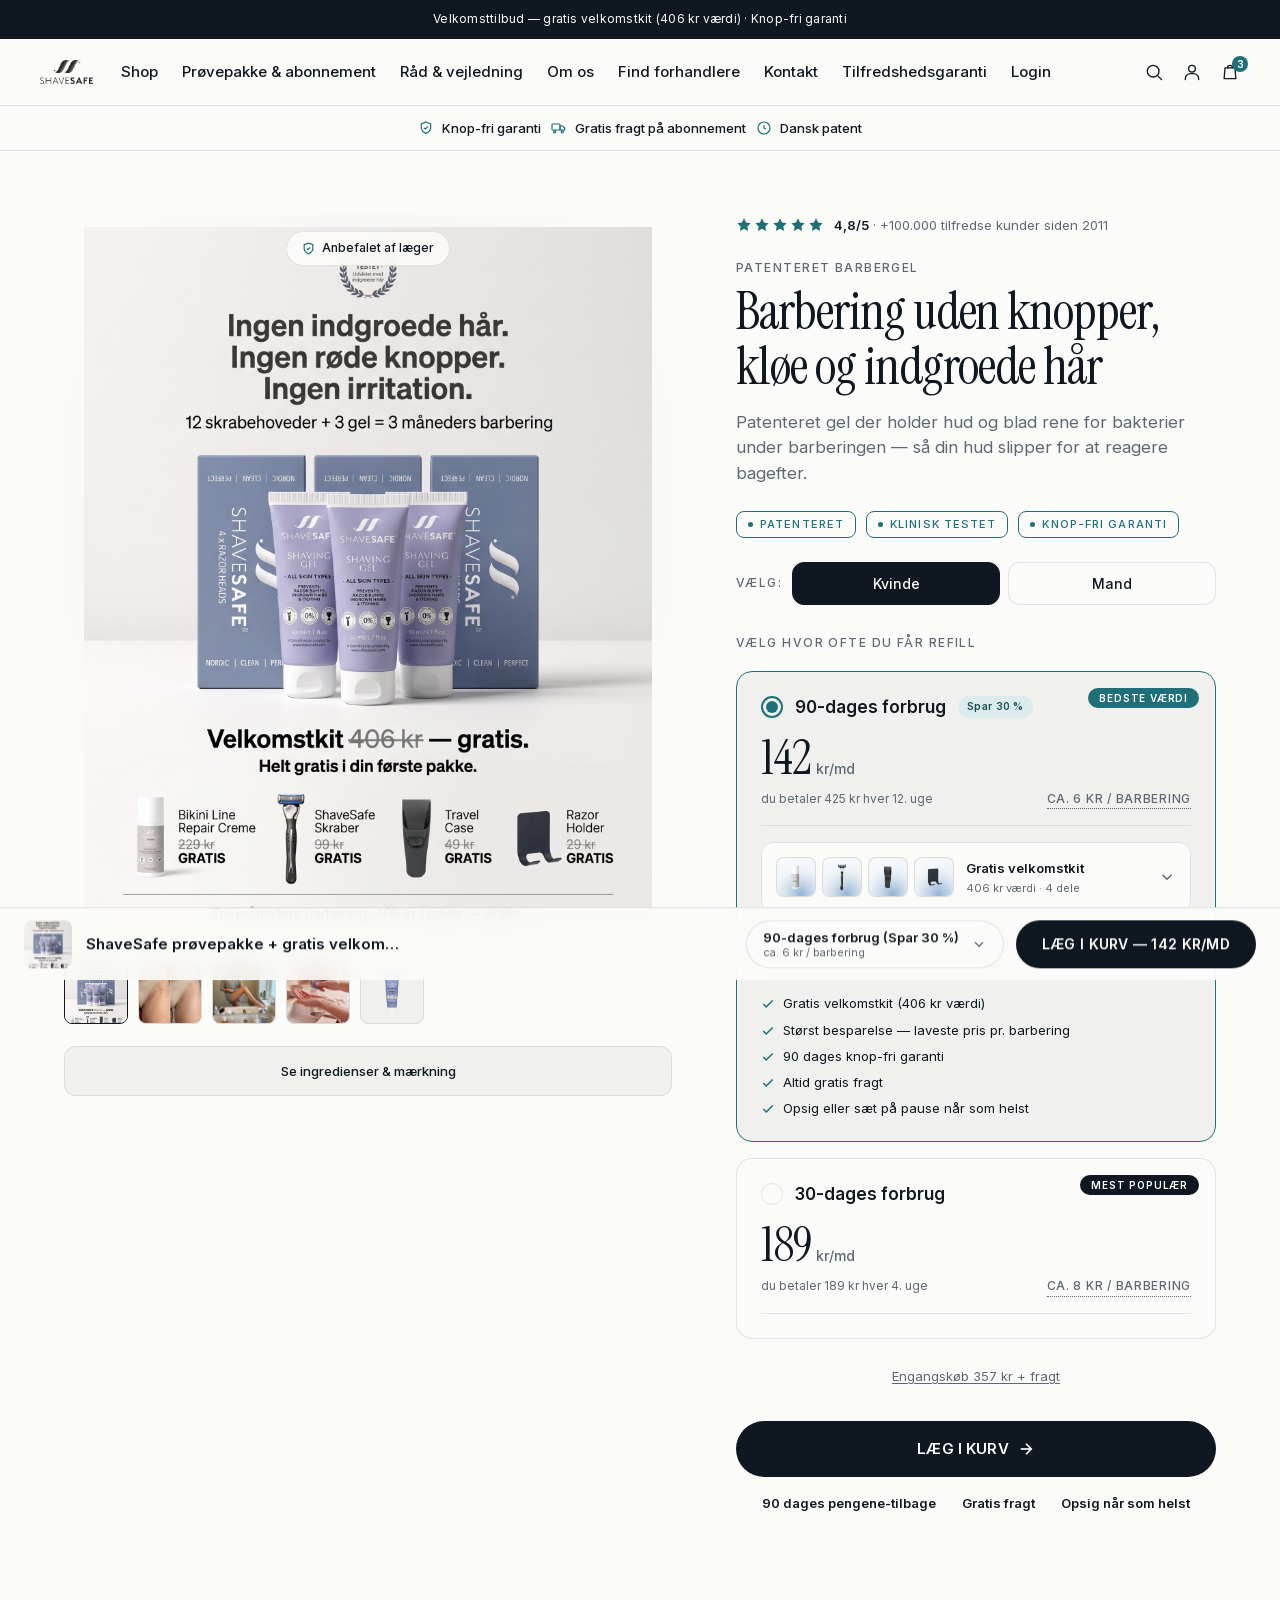
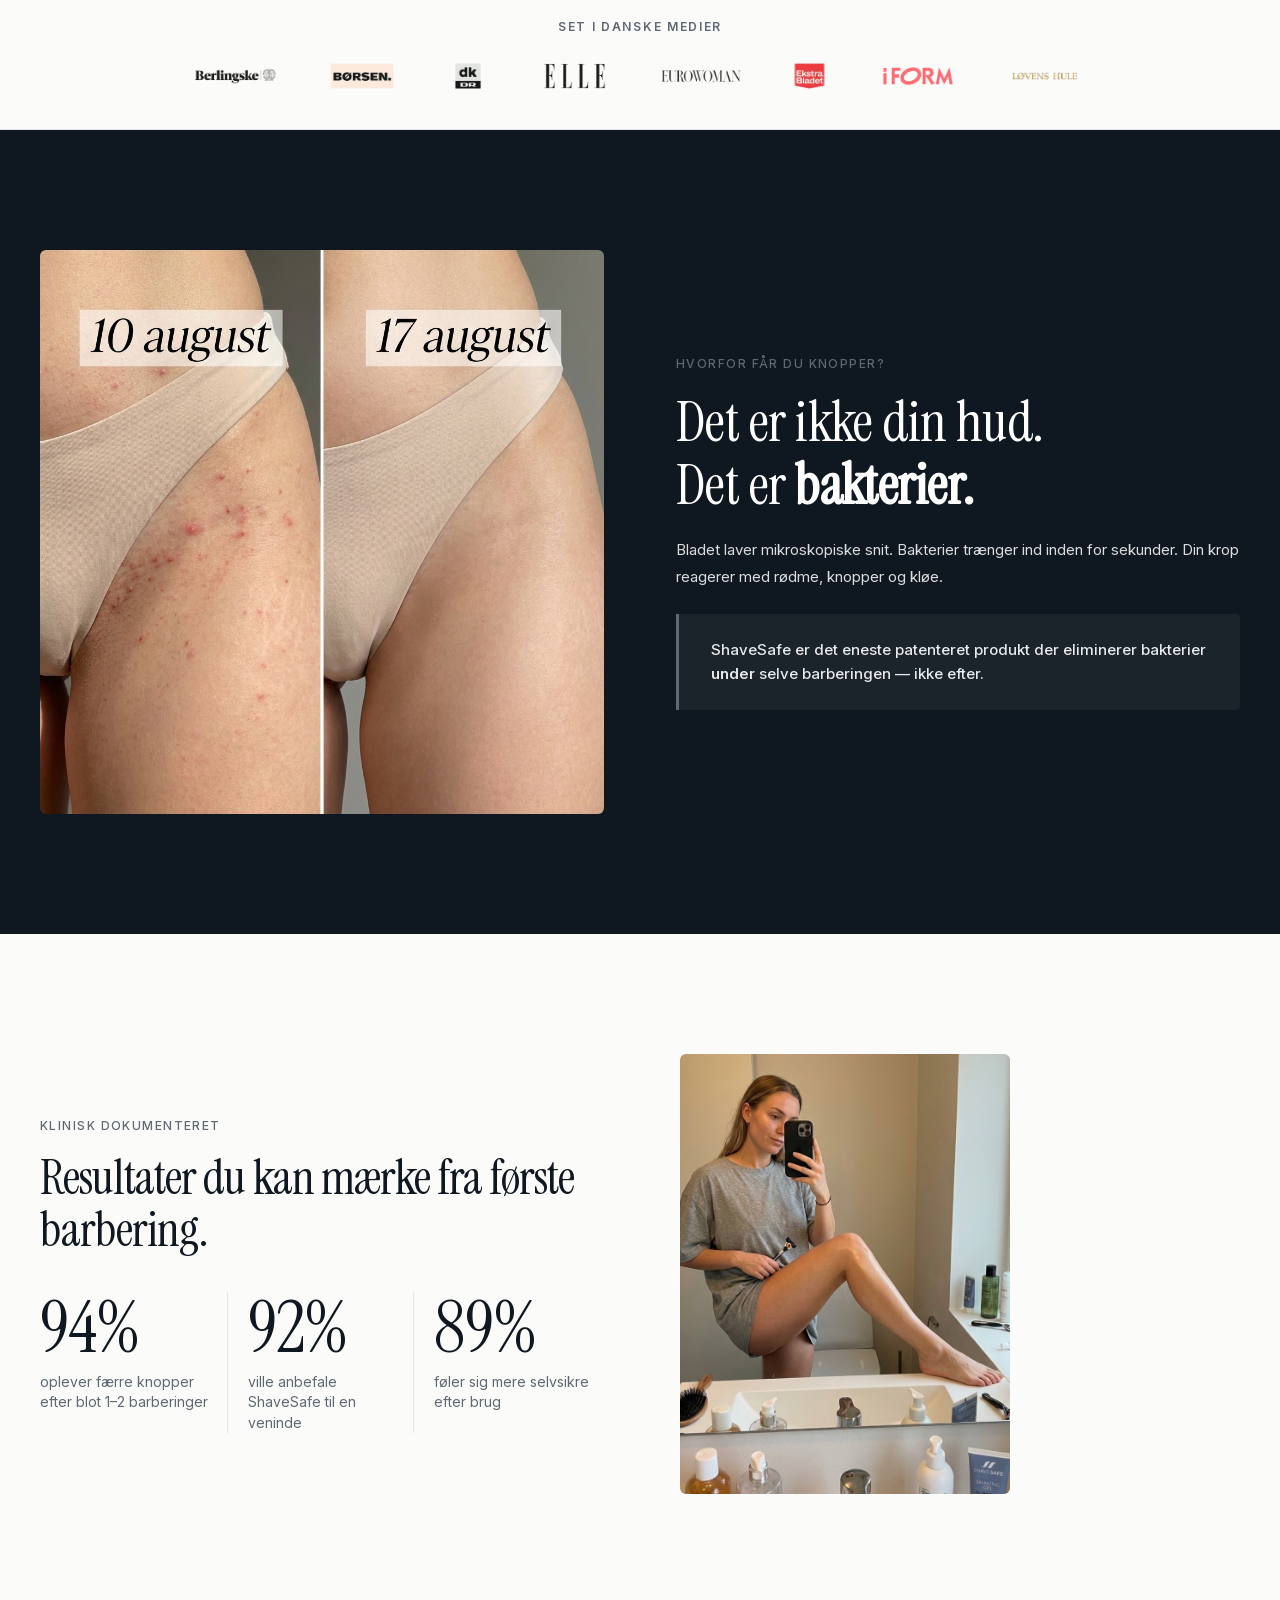
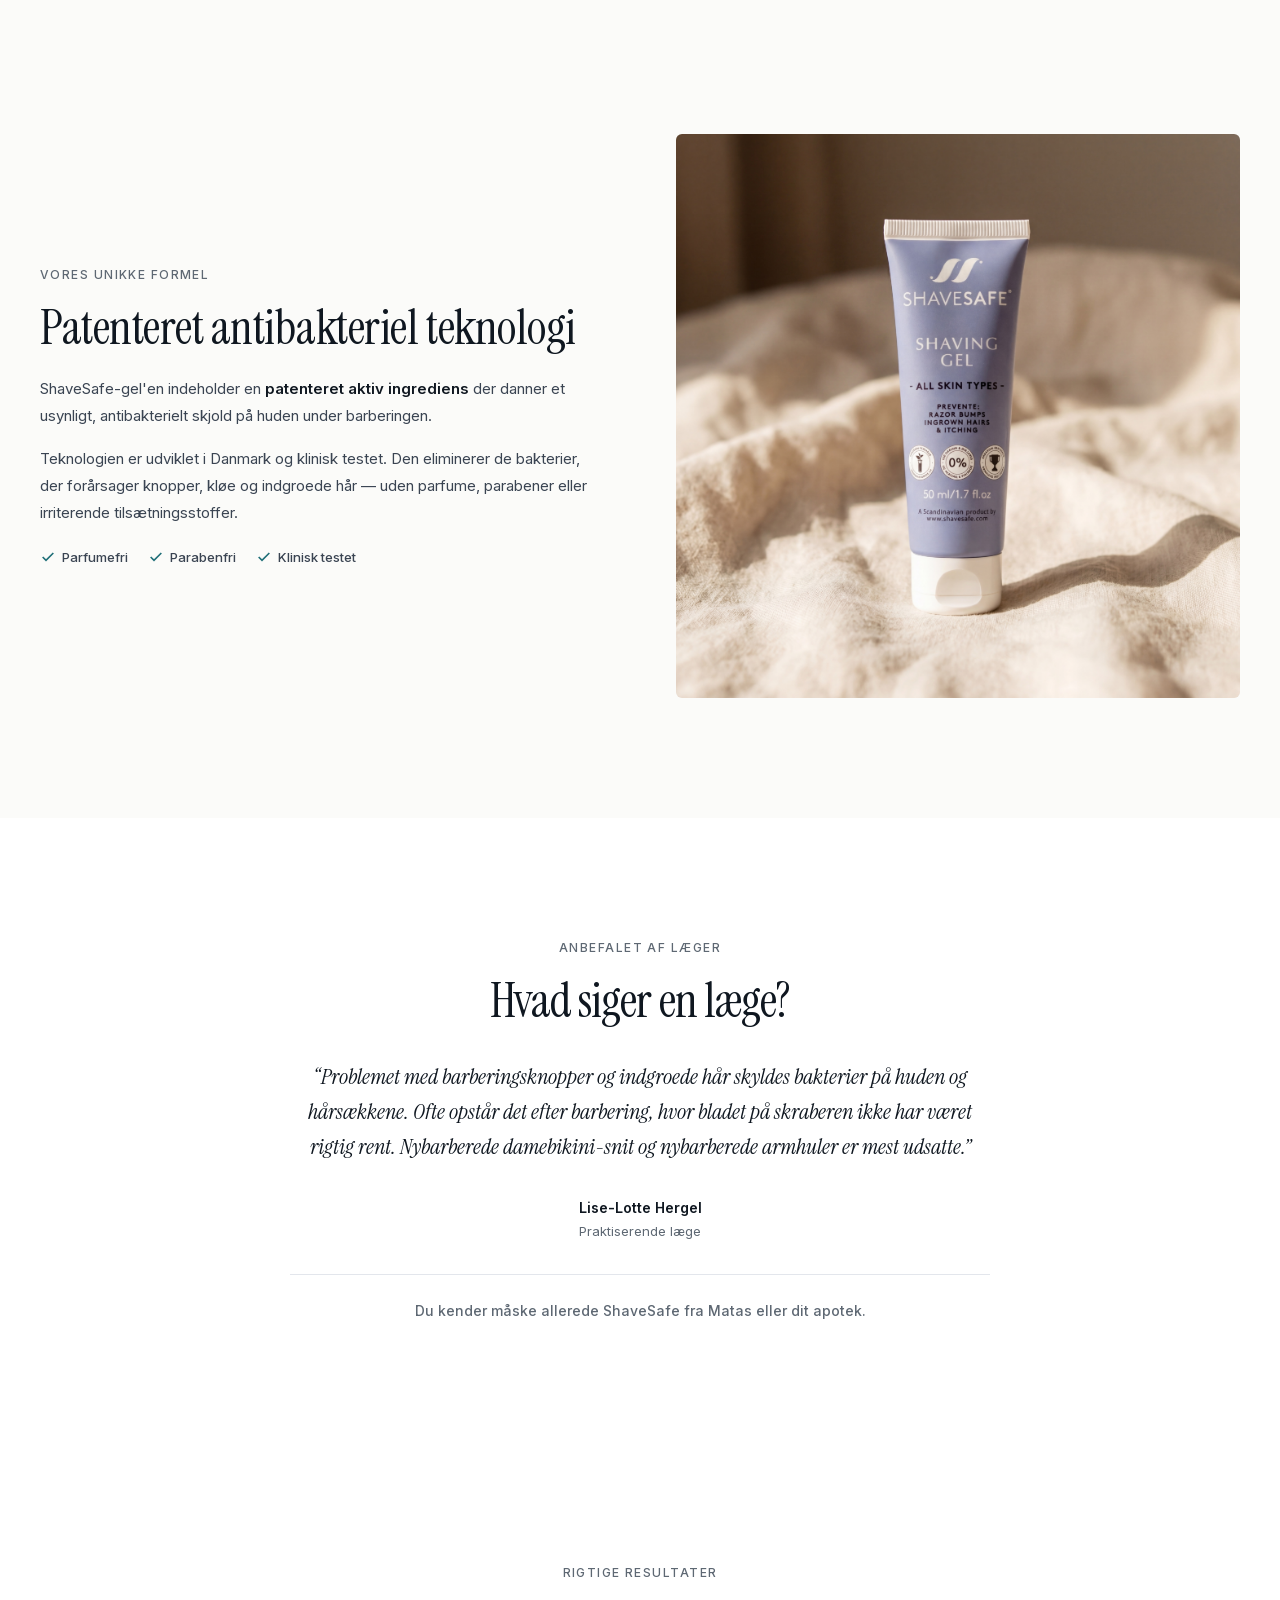
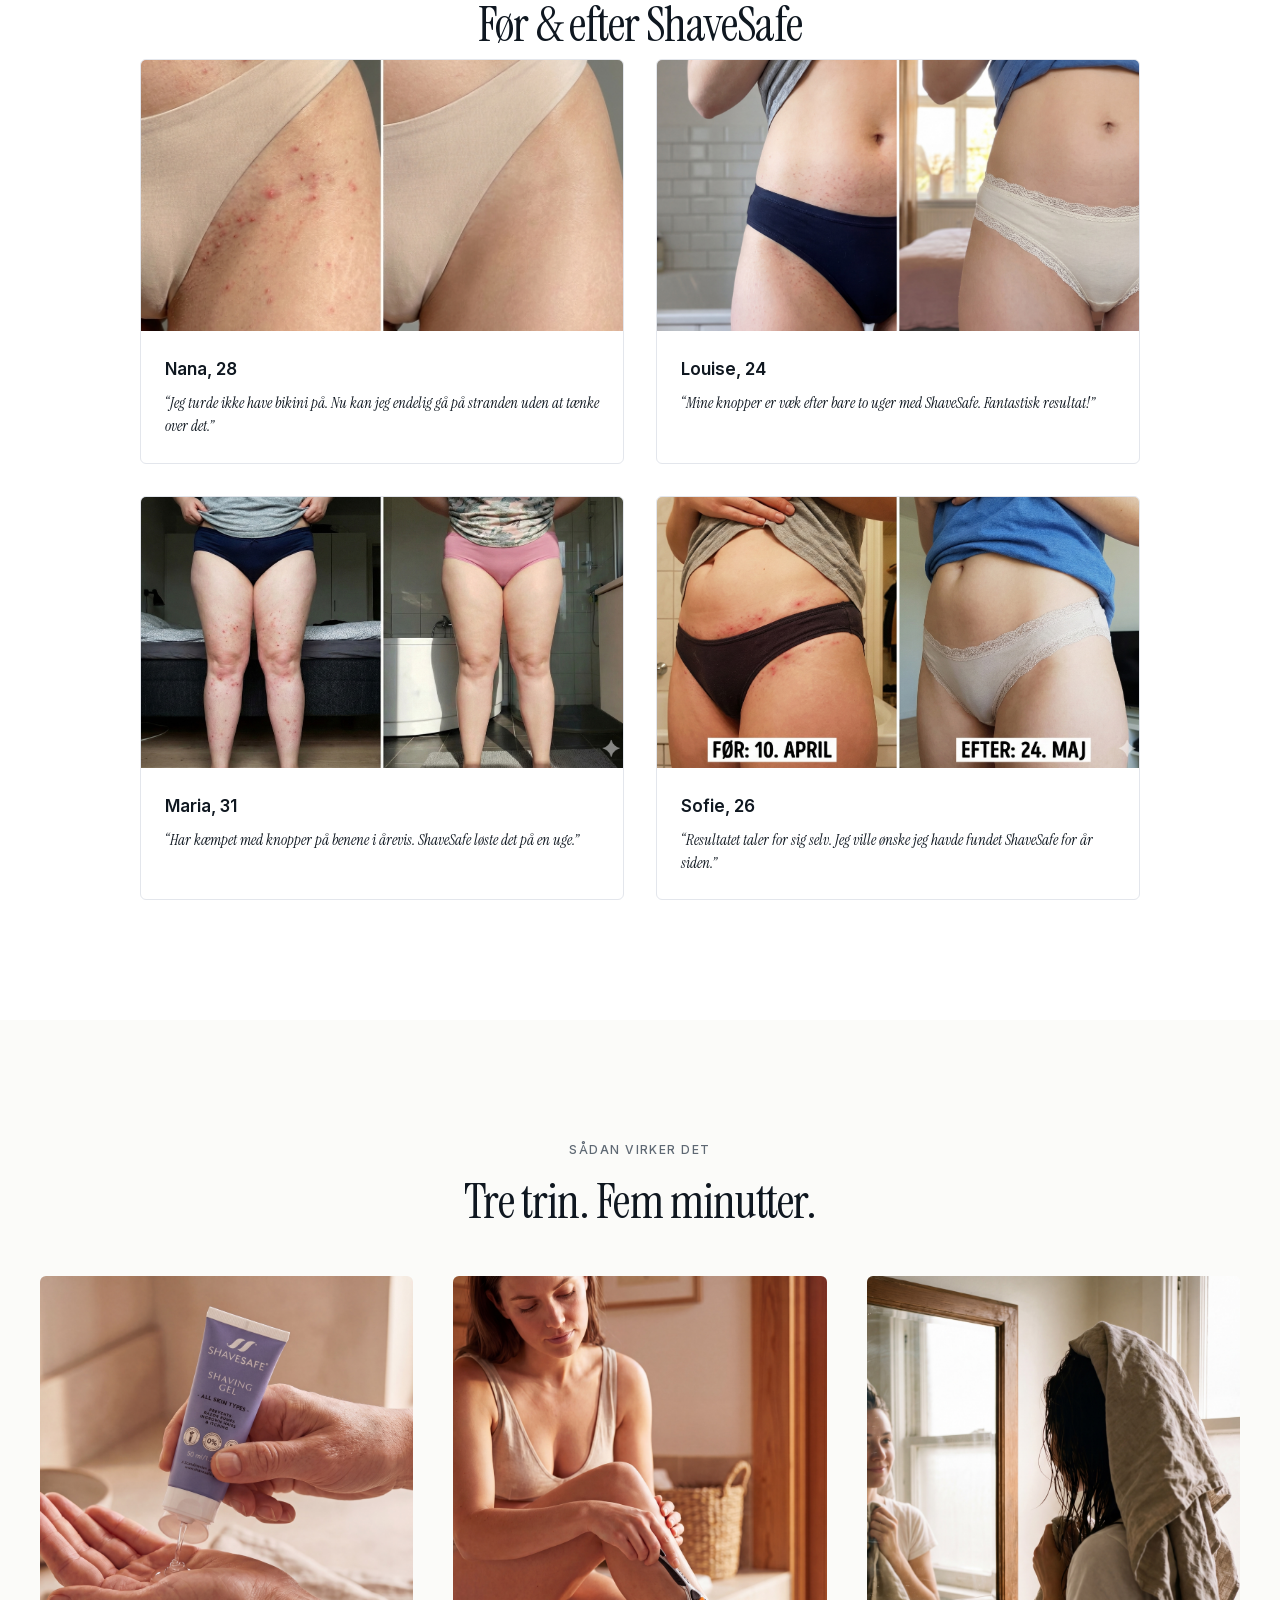
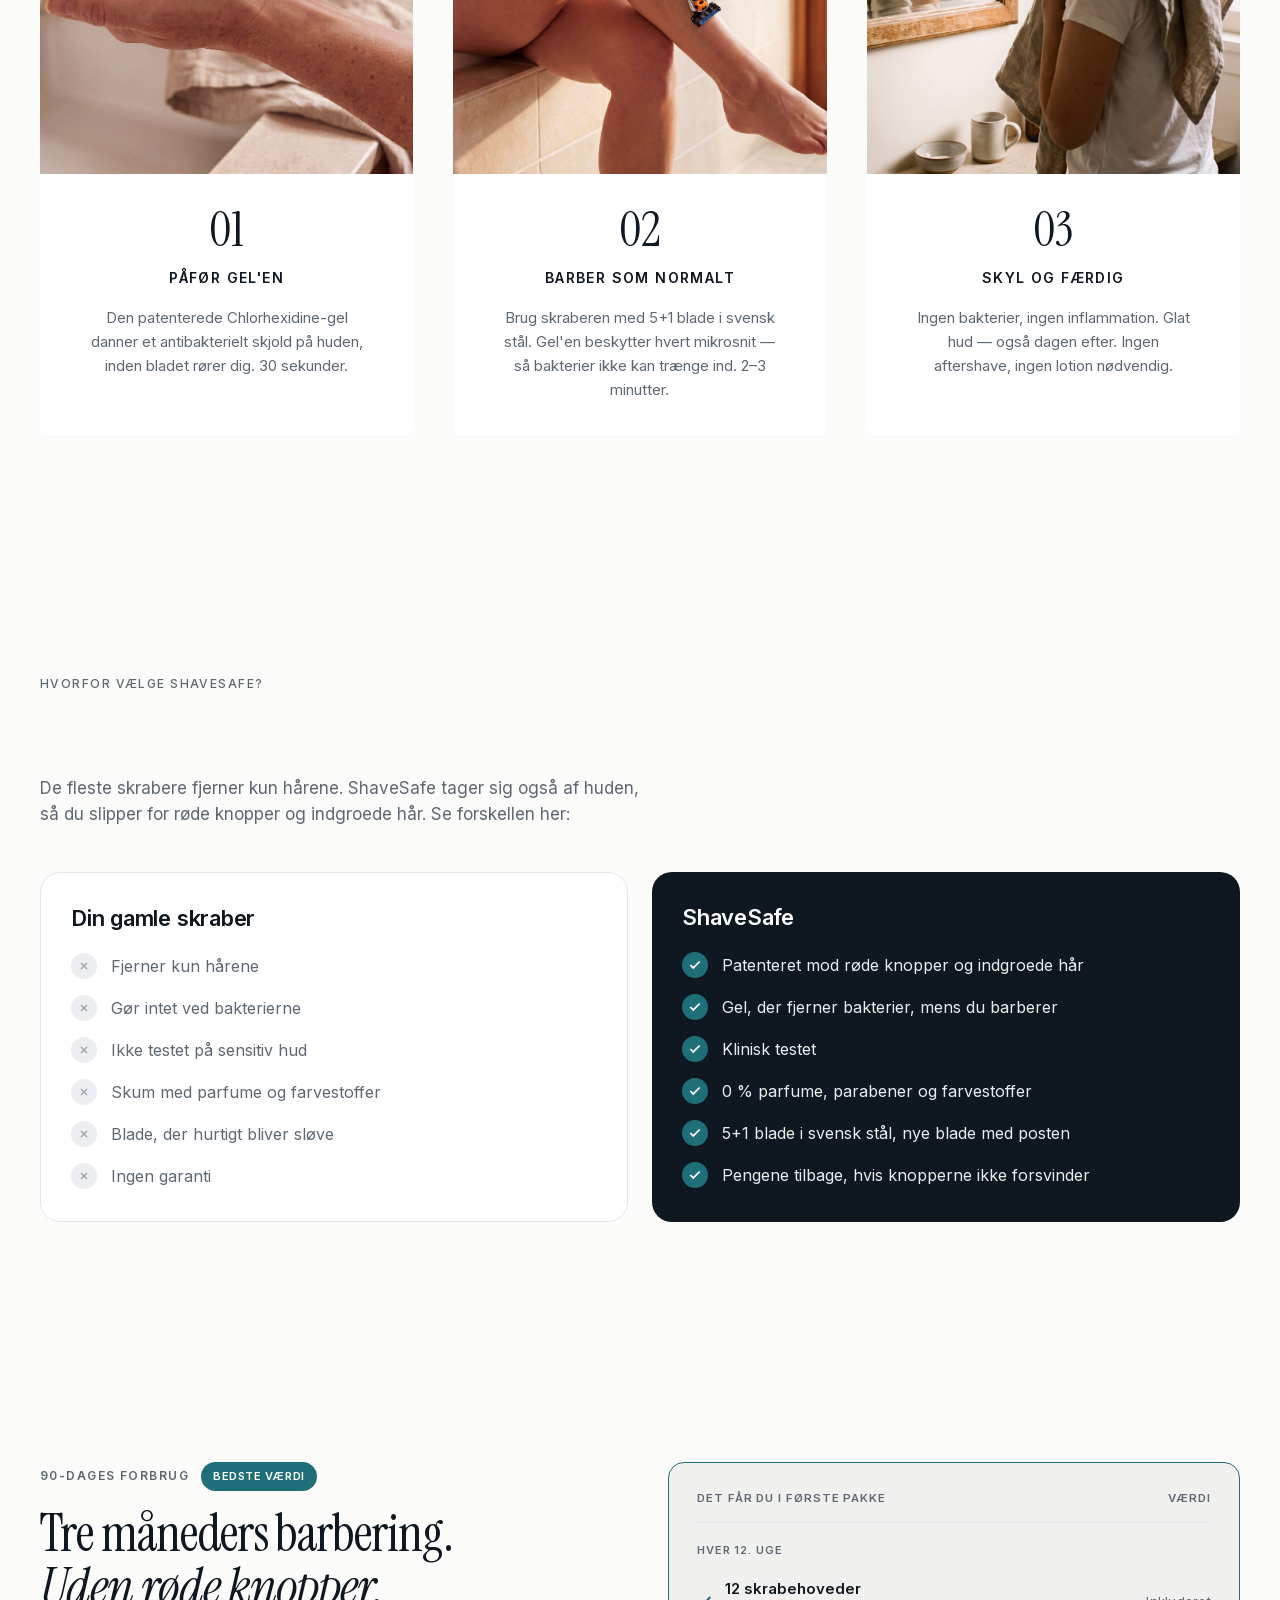
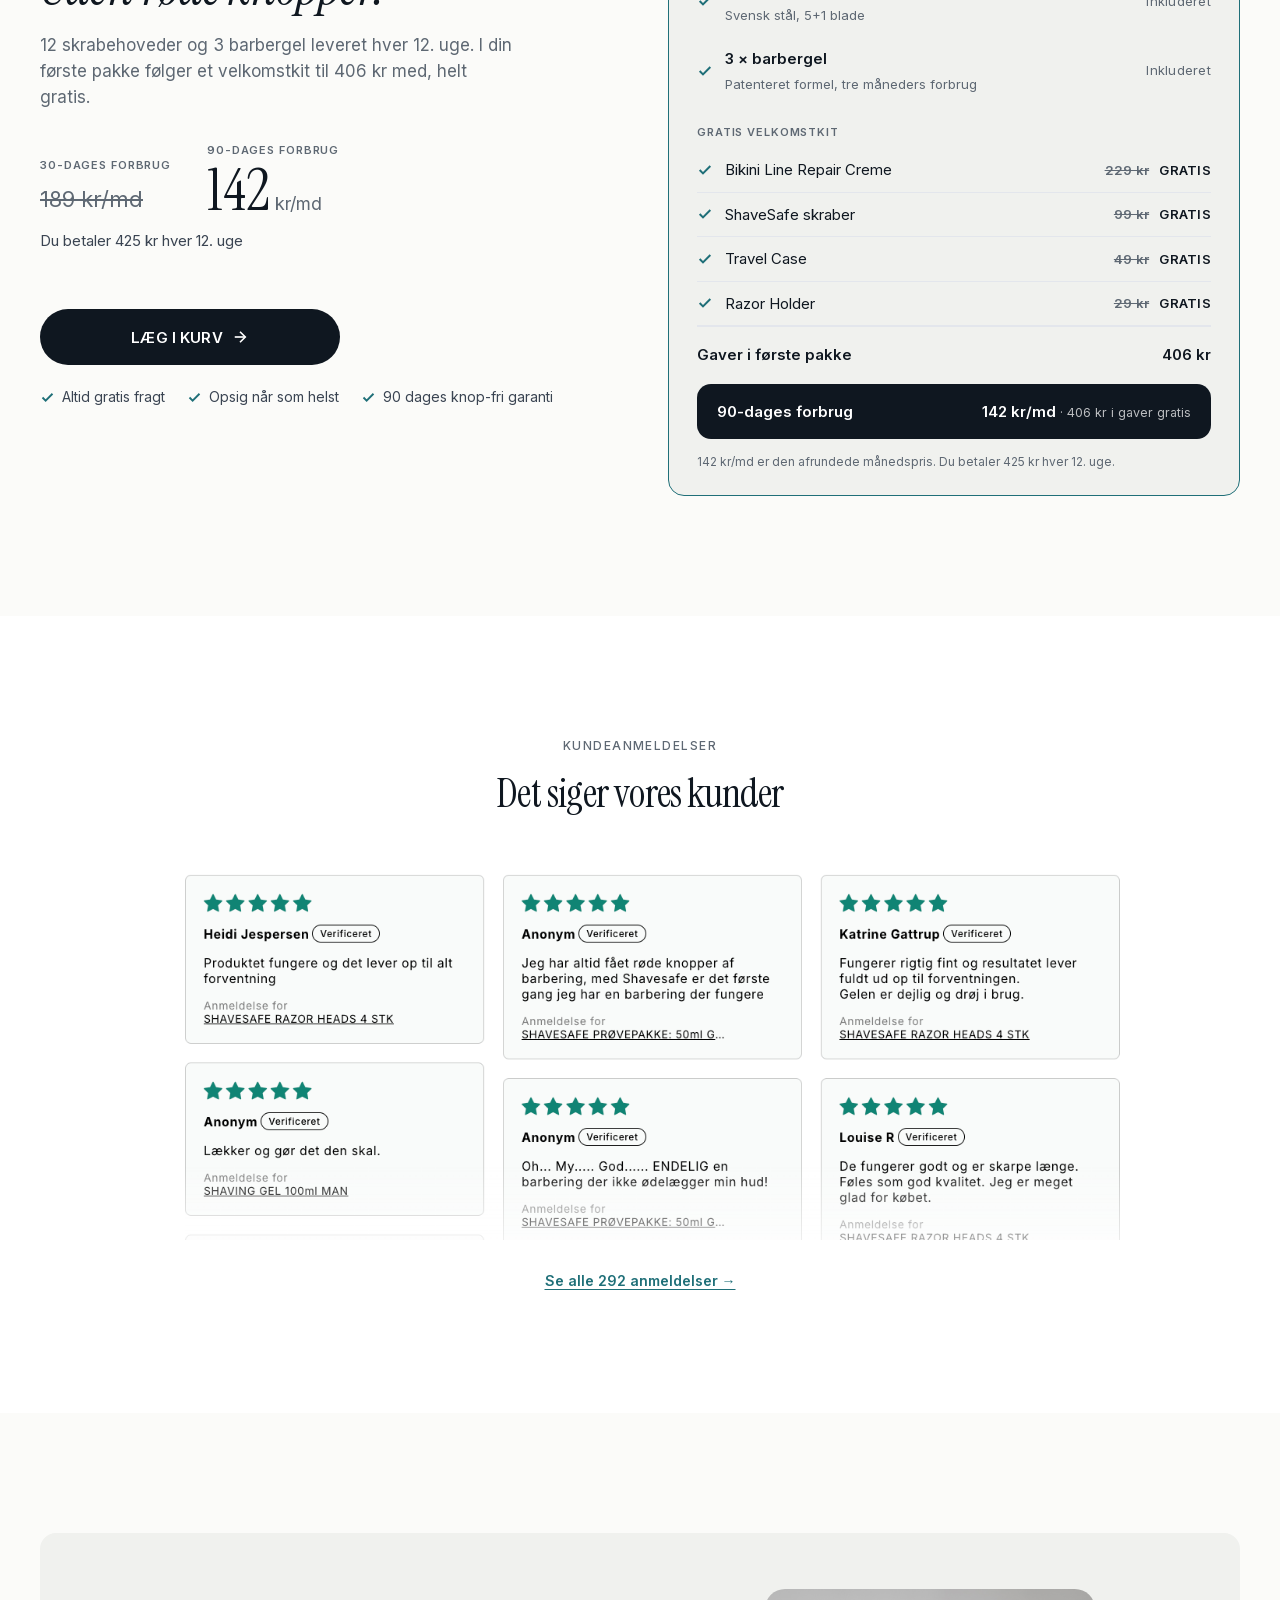
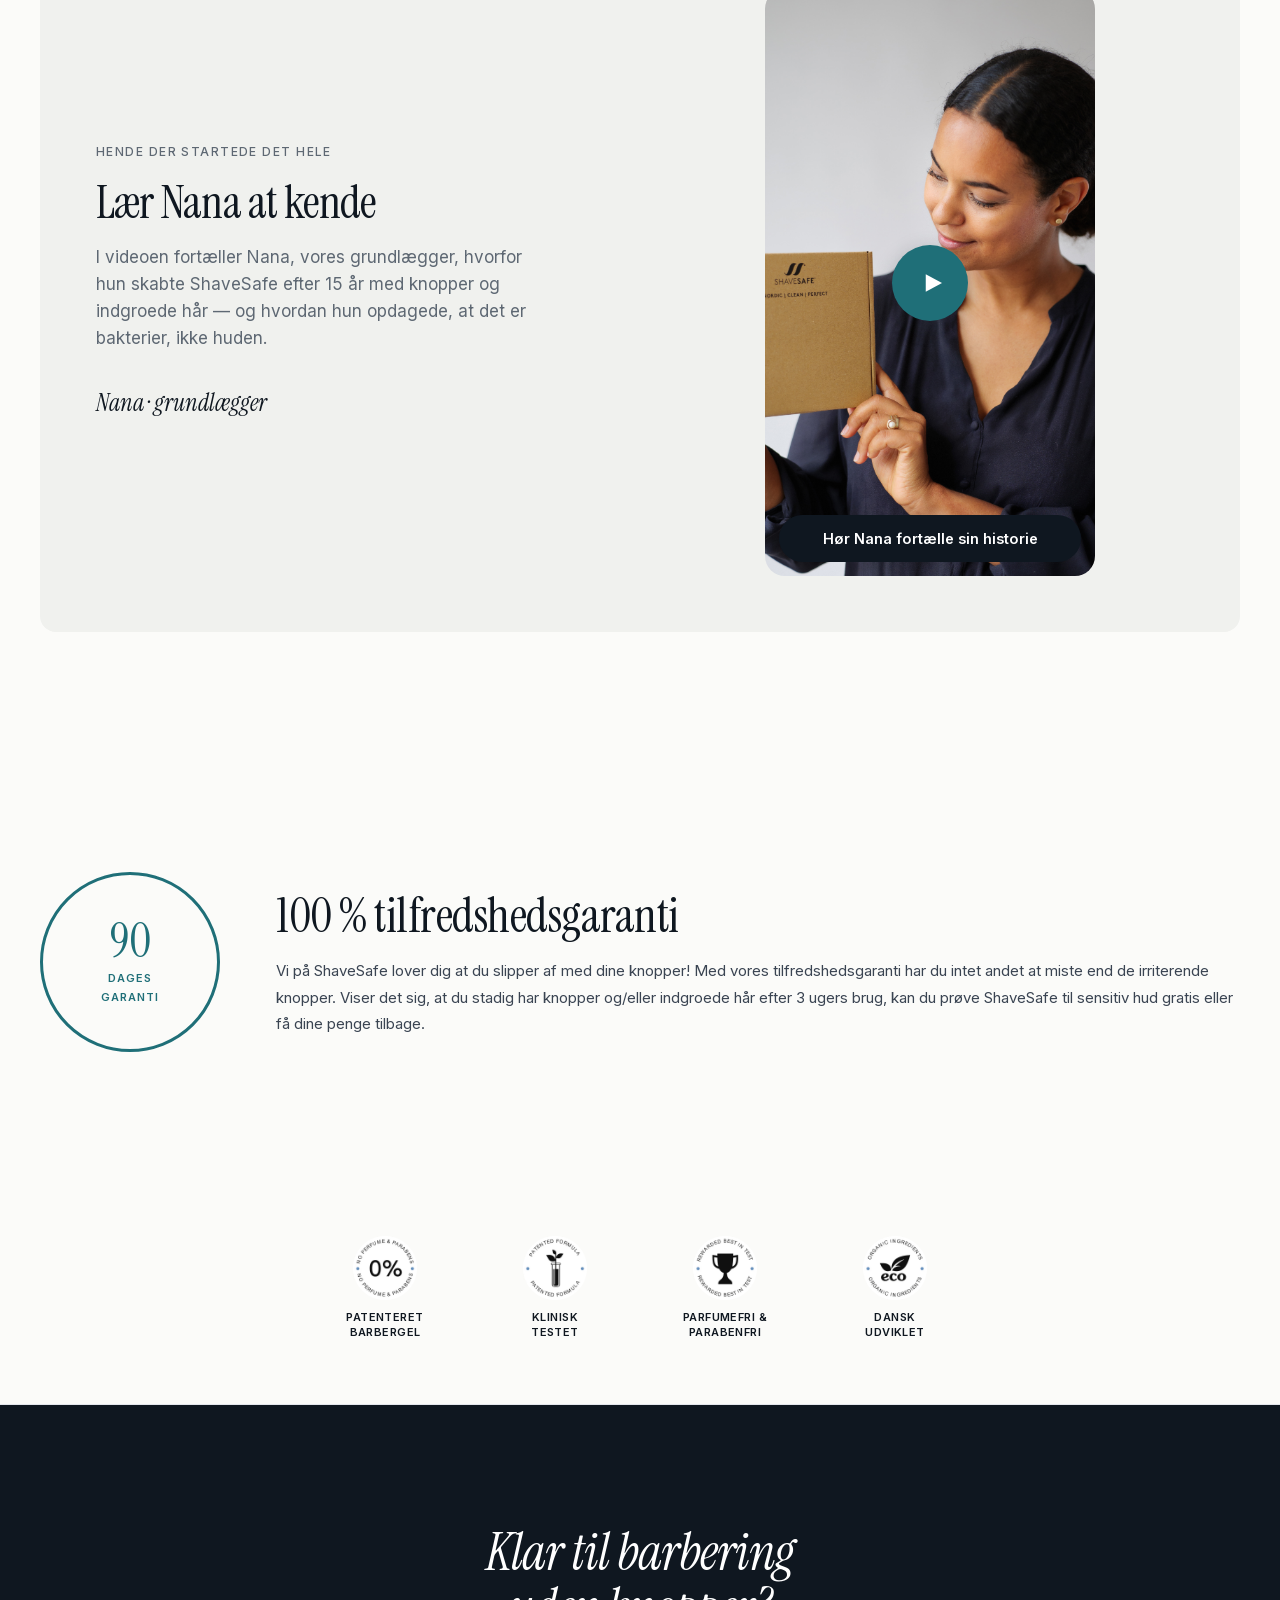
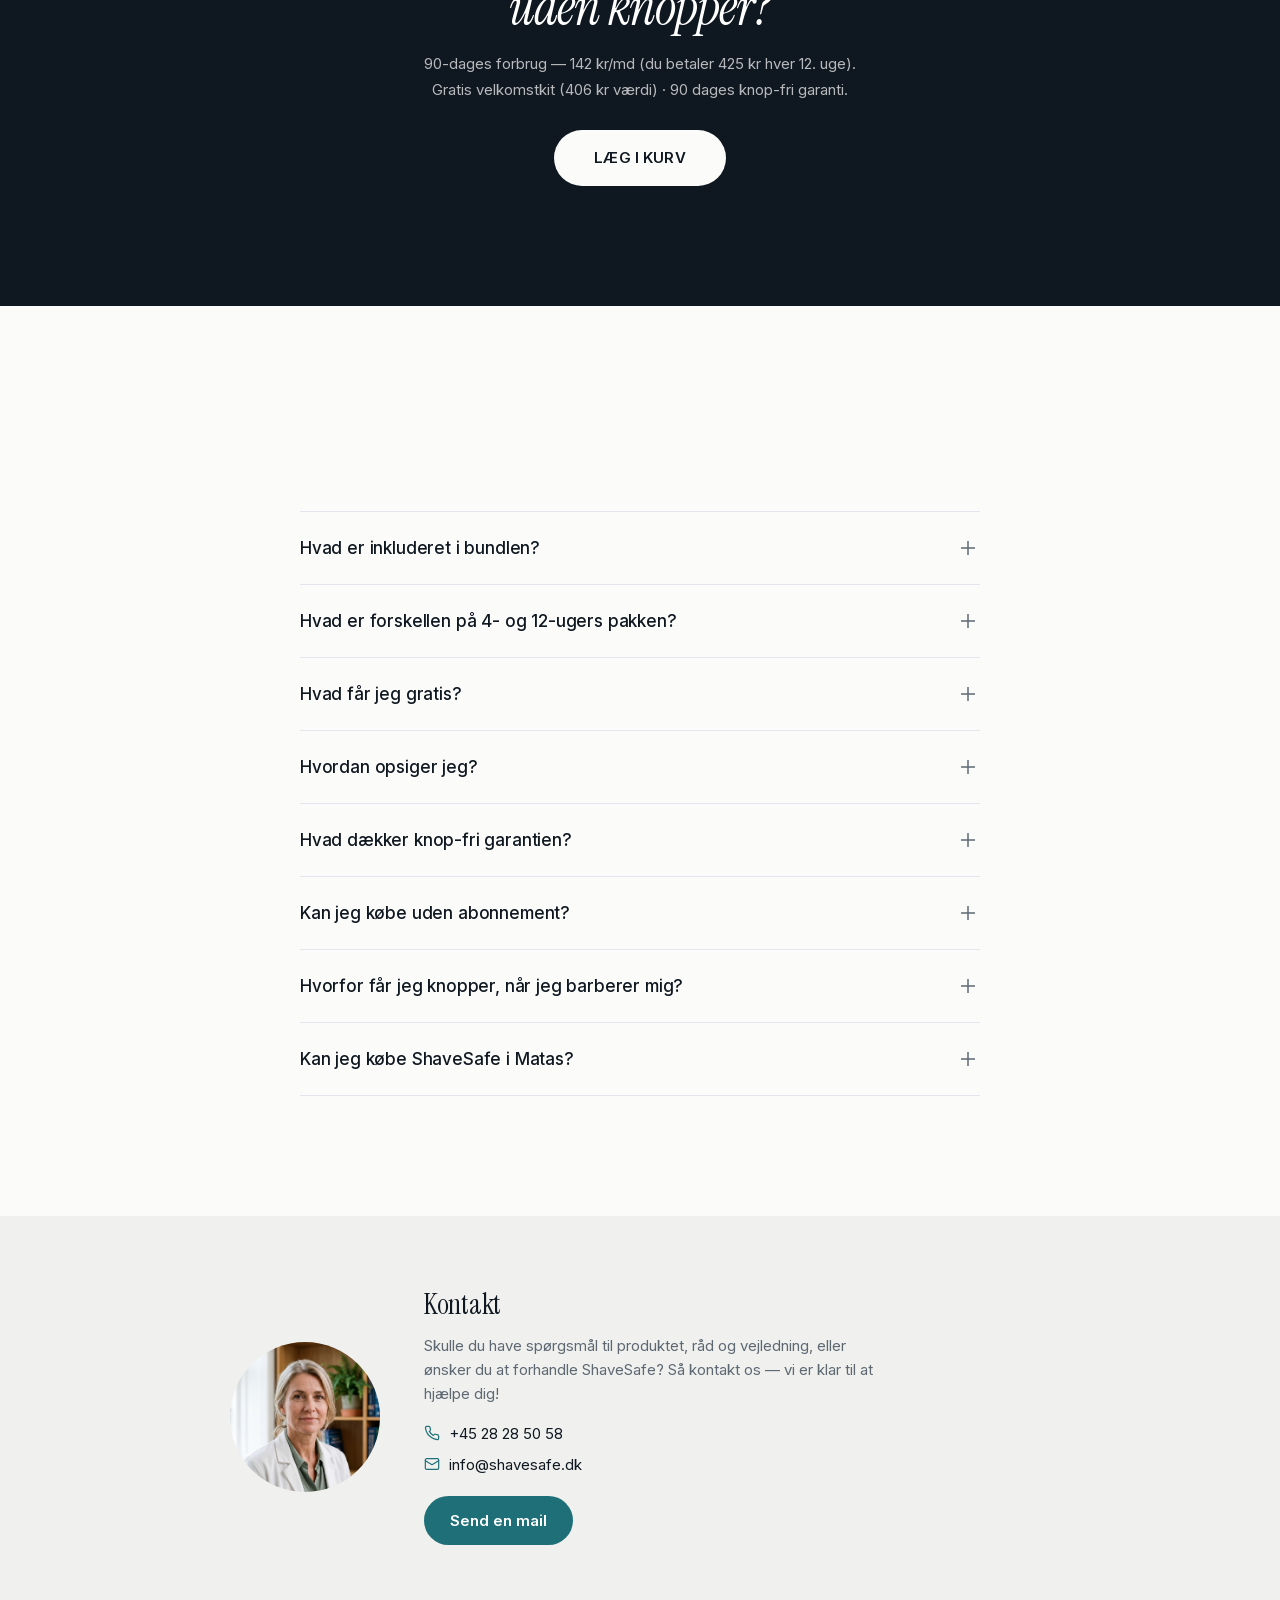
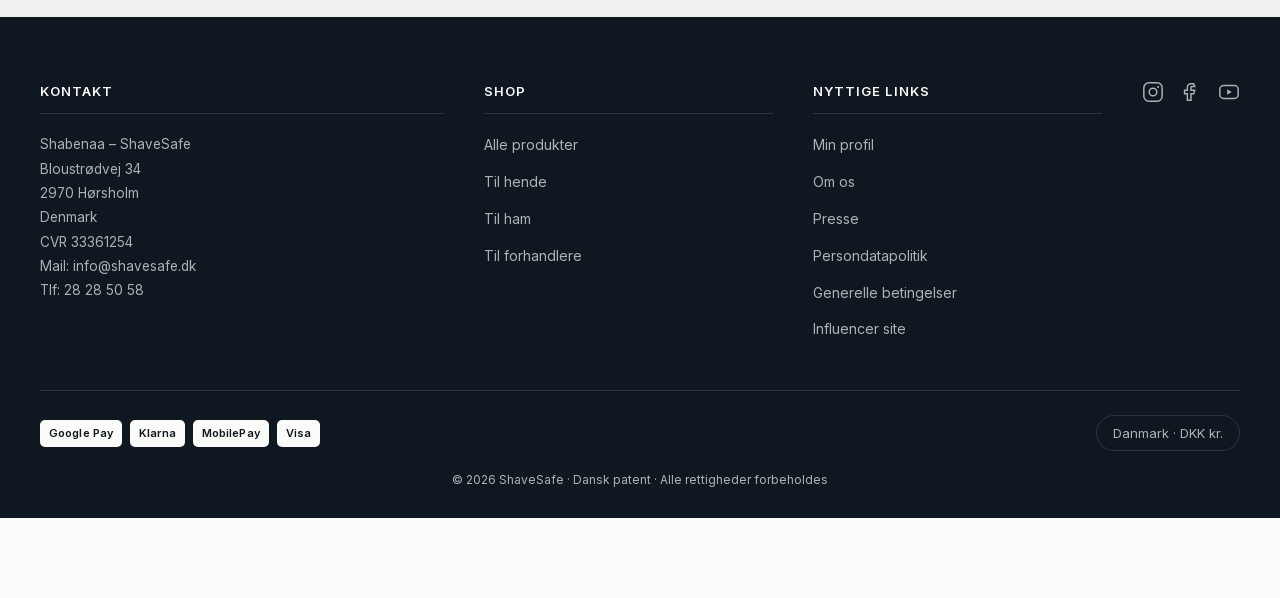
==== commit 7c610363: "LP v2: enlarge stats, reorder formel/doctor + final CTA, trim copy - Enlarge "Klinisk dokumenteret" " ====
--- a/lp-v2/index.html
+++ b/lp-v2/index.html
@@ -337,19 +337,7 @@
       </div>
     </section>
 
-    <!-- ══ 4 · DOCTOR QUOTE ══ -->
-    <section class="doctor-section">
-      <div class="doctor-inner reveal">
-        <div class="section-eyebrow">Anbefalet af læger</div>
-        <h2>Hvad siger en læge?</h2>
-        <p class="doctor-quote">“Problemet med barberingsknopper og indgroede hår skyldes bakterier på huden og hårsækkene. Ofte opstår det efter barbering, hvor bladet på skraberen ikke har været rigtig rent. Nybarberede damebikini-snit og nybarberede armhuler er mest udsatte.”</p>
-        <p class="doctor-name">Lise-Lotte Hergel</p>
-        <p class="doctor-title">Praktiserende læge</p>
-        <p class="doctor-note">Du kender måske allerede ShaveSafe fra Matas eller dit apotek.</p>
-      </div>
-    </section>
-
-    <!-- ══ 5 · UNIQUE FORMULA ══ -->
+    <!-- ══ 4 · UNIQUE FORMULA ══ -->
     <section class="section" style="background:var(--light);">
       <div class="split reveal">
         <div class="split-text">
@@ -369,11 +357,22 @@
       </div>
     </section>
 
+    <!-- ══ 5 · DOCTOR QUOTE ══ -->
+    <section class="doctor-section">
+      <div class="doctor-inner reveal">
+        <div class="section-eyebrow">Anbefalet af læger</div>
+        <h2>Hvad siger en læge?</h2>
+        <p class="doctor-quote">“Problemet med barberingsknopper og indgroede hår skyldes bakterier på huden og hårsækkene. Ofte opstår det efter barbering, hvor bladet på skraberen ikke har været rigtig rent. Nybarberede damebikini-snit og nybarberede armhuler er mest udsatte.”</p>
+        <p class="doctor-name">Lise-Lotte Hergel</p>
+        <p class="doctor-title">Praktiserende læge</p>
+        <p class="doctor-note">Du kender måske allerede ShaveSafe fra Matas eller dit apotek.</p>
+      </div>
+    </section>
+
     <!-- ══ 6 · BEFORE / AFTER (static cards) ══ -->
     <section class="ba-section">
       <div class="section-eyebrow reveal" style="text-align:center;">Rigtige resultater</div>
       <h2 class="reveal">Før &amp; efter ShaveSafe</h2>
-      <p class="ba-sub reveal">Reelle billeder fra rigtige kunder.</p>
       <div class="ba-grid">
         <div class="ba-card reveal">
           <img src="../img/ba-bikini-dated-v1.png" alt="Før og efter — bikinilinje" />
@@ -411,7 +410,6 @@
       <div class="how-inner">
         <div class="section-eyebrow reveal" style="text-align:center;">Sådan virker det</div>
         <h2 class="reveal" style="text-align:center;font-size:clamp(28px,4vw,48px);font-weight:400;">Tre trin. Fem minutter.</h2>
-        <p class="reveal" style="text-align:center;color:var(--muted);font-size:14px;margin-bottom:0;">Ingen rutiner, ingen indviklede protokoller. Bare barbering der virker.</p>
         <div class="how-grid">
           <div class="how-card reveal">
             <img class="how-card-img" src="../img/lifestyle-gel-hands.jpg" alt="Påfør gel'en" />
@@ -601,7 +599,14 @@
       </div>
     </div>
 
-    <!-- ══ 12 · FAQ (reuses lp-v2's richer Q&A; app.js wires .faq-q) ══ -->
+    <!-- ══ 12 · FINAL CTA ══ -->
+    <section class="final-cta">
+      <h2 class="reveal">Klar til barbering<br/>uden knopper?</h2>
+      <p class="final-sub reveal">90-dages forbrug — 142 kr/md (du betaler 425 kr hver 12. uge). Gratis velkomstkit (406 kr værdi) · 90 dages knop-fri garanti.</p>
+      <a href="https://shavesafe.dk/collections/provepakke?tier=12uger" class="cta-btn-white reveal">Læg i kurv</a>
+    </section>
+
+    <!-- ══ 13 · FAQ (reuses lp-v2's richer Q&A; app.js wires .faq-q) ══ -->
     <section class="faq-section">
       <div class="faq-inner">
         <h2 class="reveal">Ofte stillede spørgsmål</h2>
@@ -618,13 +623,6 @@
       </div>
     </section>
 
-    <!-- ══ 13 · FINAL CTA ══ -->
-    <section class="final-cta">
-      <h2 class="reveal">Klar til barbering<br/>uden knopper?</h2>
-      <p class="final-sub reveal">90-dages forbrug — 142 kr/md (du betaler 425 kr hver 12. uge). Gratis velkomstkit (406 kr værdi) · 90 dages knop-fri garanti.</p>
-      <a href="https://shavesafe.dk/collections/provepakke?tier=12uger" class="cta-btn-white reveal">Læg i kurv</a>
-    </section>
-
   </div>
   <!-- /.store -->
 
--- a/lp-v2/store.css
+++ b/lp-v2/store.css
@@ -210,14 +210,14 @@
 }
 .store .stat-num {
   font-family: var(--serif);
-  font-size: clamp(34px, 4.4vw, 52px);
+  font-size: clamp(48px, 6vw, 72px);
   font-weight: 400;
   color: var(--navy);
   line-height: 1;
   flex-shrink: 0;
 }
 .store .stat-label {
-  font-size: 13px;
+  font-size: 14px;
   color: var(--muted);
   line-height: 1.45;
   max-width: none;
